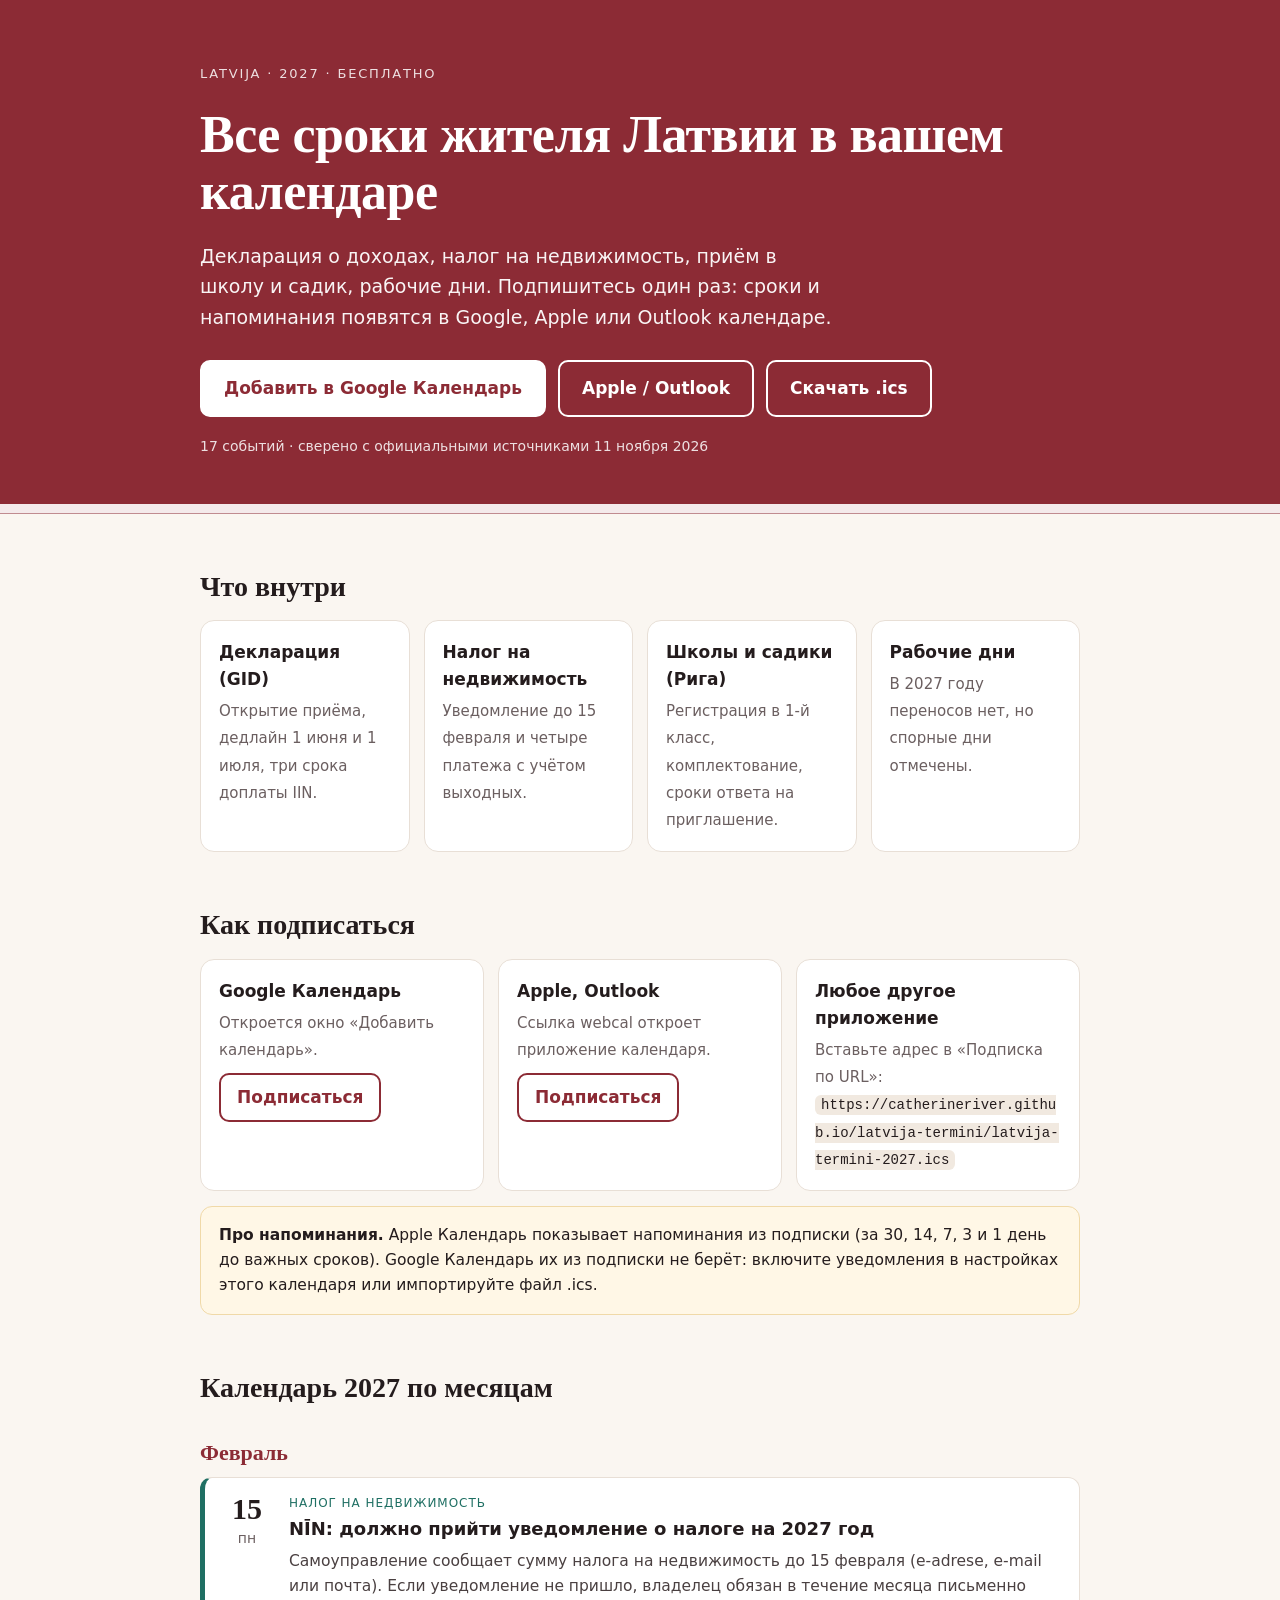
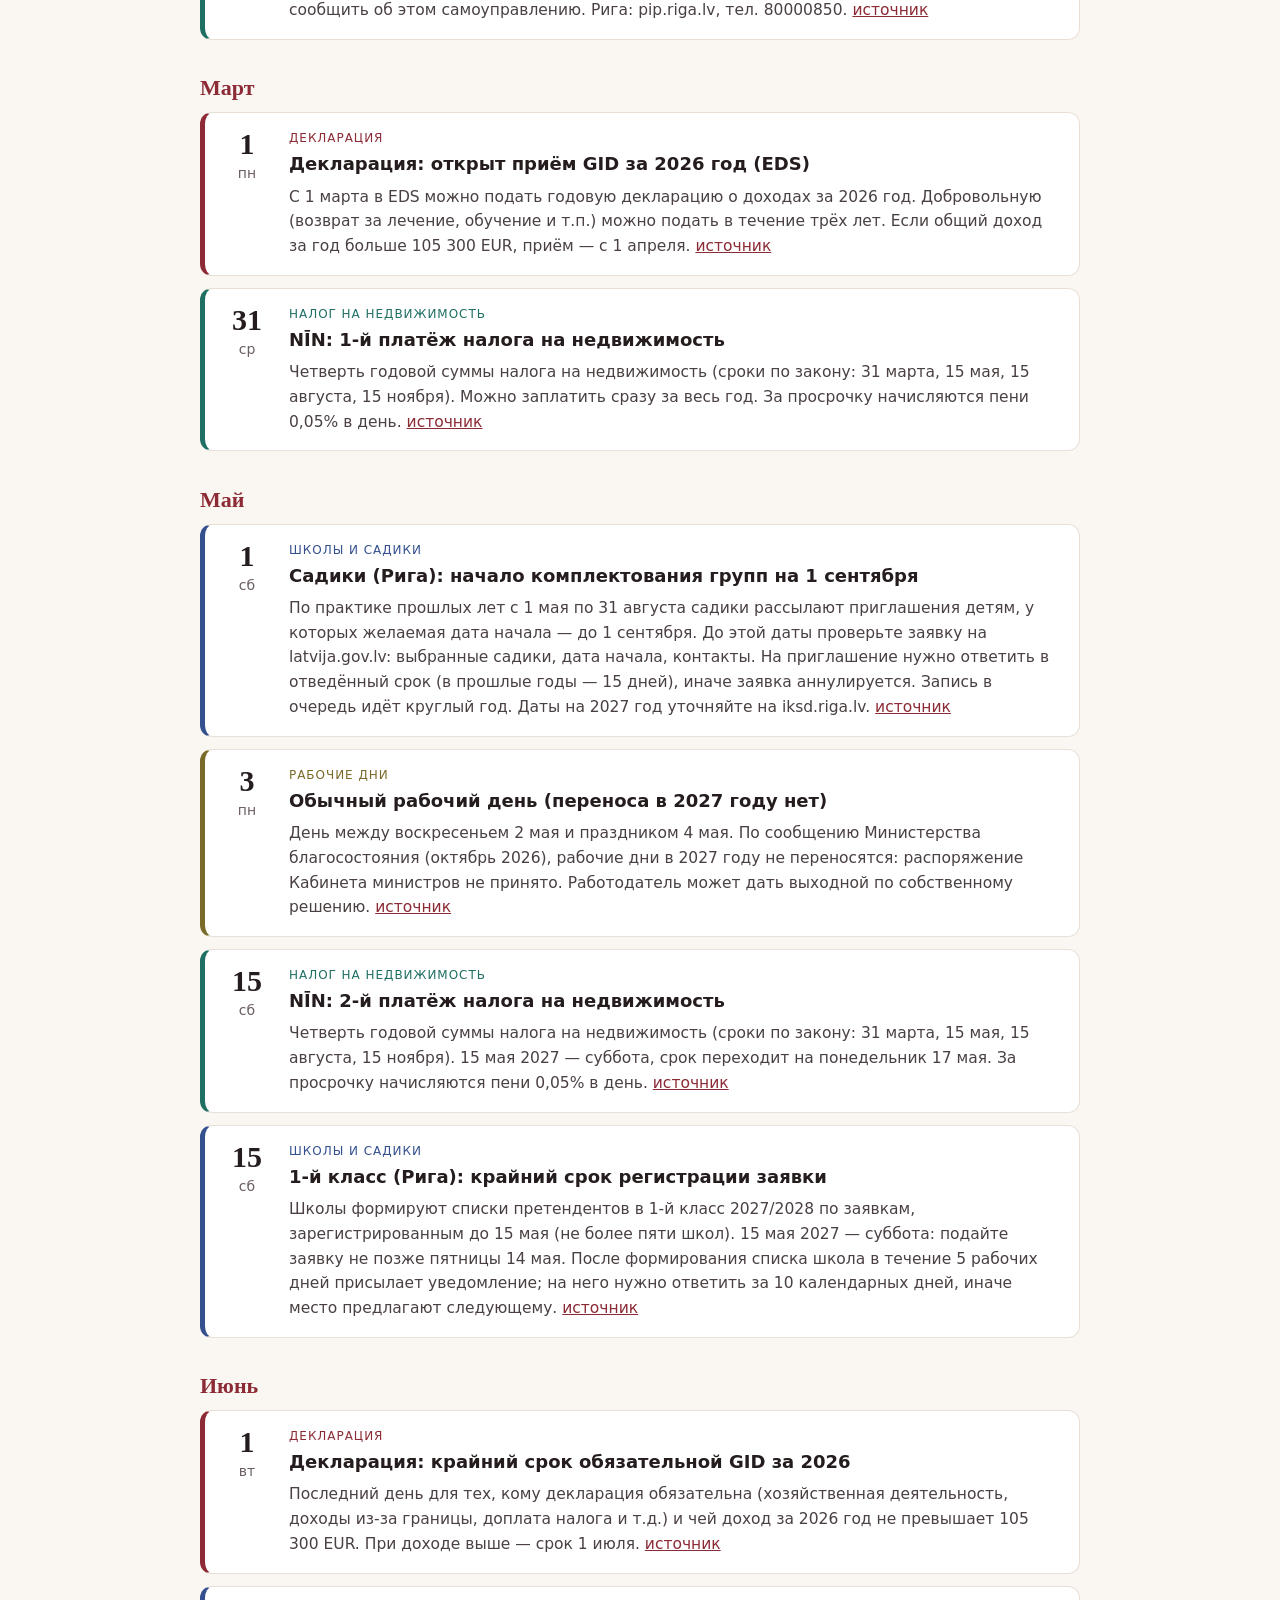
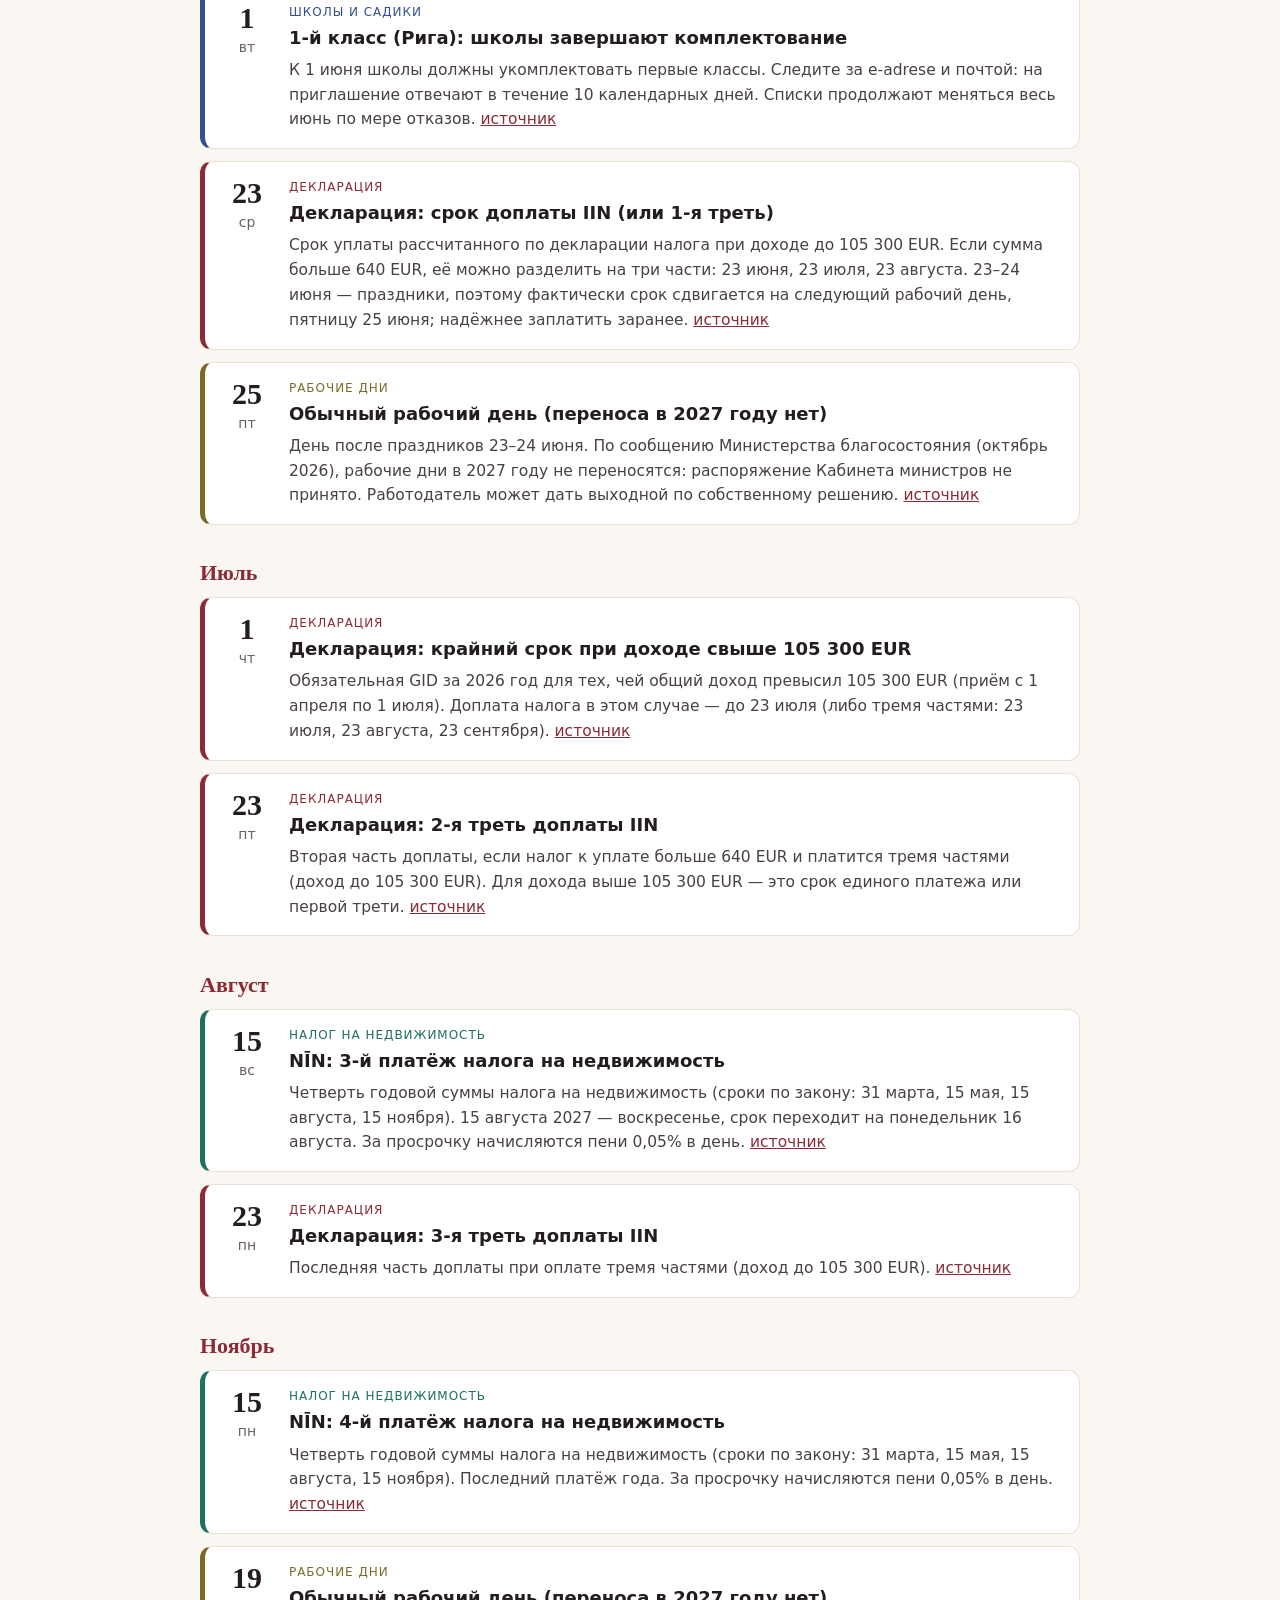
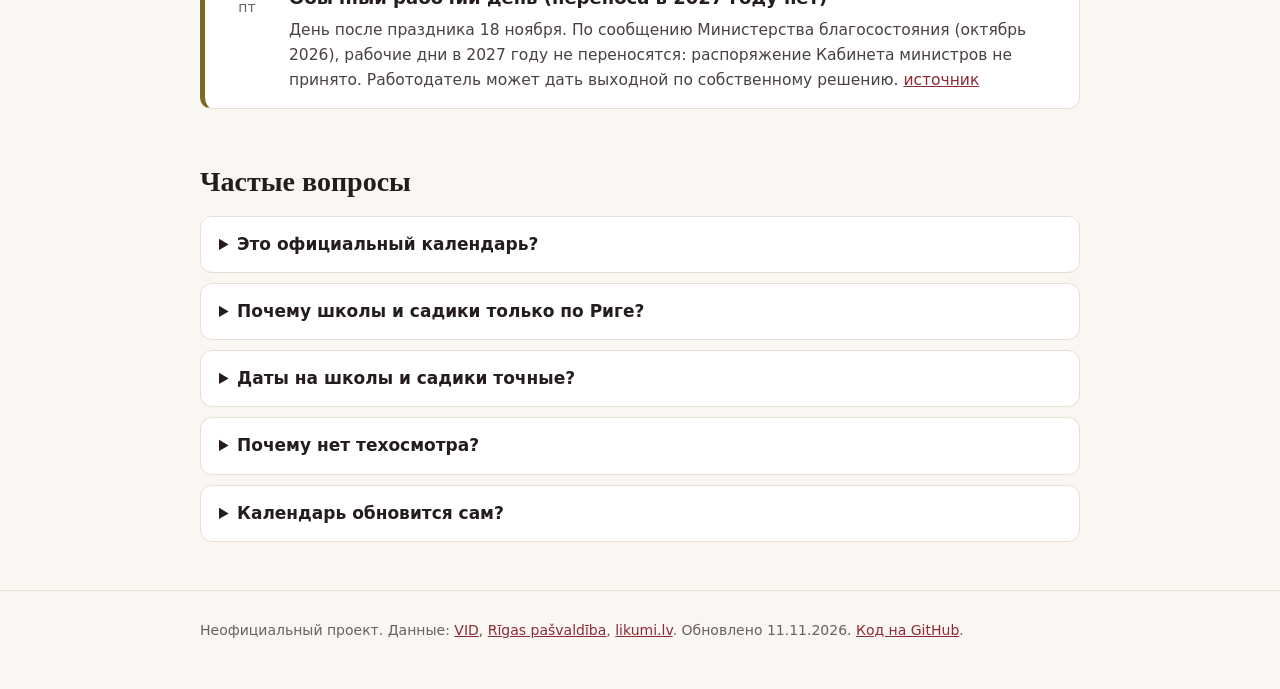
==== index.html @ 370fc6a6 "Add Latvia 2027 deadlines calendar (.ics) and promo site Co-Authored-By: Claude Sonnet 5.5 <noreply@" ====
<!doctype html>
<html lang="ru">
<head>
<meta charset="utf-8">
<meta name="viewport" content="width=device-width,initial-scale=1">
<title>Календарь жителя Латвии 2027: декларация, налог на недвижимость, школы и садики</title>
<meta name="description" content="Бесплатный календарь-подписка (.ics) со сроками 2027 года: декларация о доходах (GID), налог на недвижимость (NĪN), приём в 1-й класс и садики в Риге, переносы рабочих дней. Для Google, Apple и Outlook.">
<link rel="canonical" href="https://catherineriver.github.io/latvija-termini/">
<meta name="robots" content="index,follow,max-image-preview:large">
<meta name="theme-color" content="#8c2b35">
<meta property="og:type" content="website">
<meta property="og:locale" content="ru_RU">
<meta property="og:site_name" content="Календарь жителя Латвии">
<meta property="og:title" content="Календарь жителя Латвии 2027: декларация, налог на недвижимость, школы и садики">
<meta property="og:description" content="Бесплатный календарь-подписка (.ics) со сроками 2027 года: декларация о доходах (GID), налог на недвижимость (NĪN), приём в 1-й класс и садики в Риге, переносы рабочих дней. Для Google, Apple и Outlook.">
<meta property="og:url" content="https://catherineriver.github.io/latvija-termini/">
<meta property="og:image" content="https://catherineriver.github.io/latvija-termini/og.png">
<meta property="og:image:width" content="1200"><meta property="og:image:height" content="630">
<meta name="twitter:card" content="summary_large_image">
<link rel="icon" href="favicon.svg" type="image/svg+xml">
<link rel="alternate" type="text/calendar" title="Календарь сроков 2027" href="latvija-termini-2027.ics">
<script type="application/ld+json">{"@context":"https://schema.org","@graph":[
{"@type":"WebSite","@id":"https://catherineriver.github.io/latvija-termini/#site","url":"https://catherineriver.github.io/latvija-termini/","name":"Календарь жителя Латвии","inLanguage":"ru"},
{"@type":"WebPage","@id":"https://catherineriver.github.io/latvija-termini/#page","url":"https://catherineriver.github.io/latvija-termini/","name":"Календарь жителя Латвии 2027: декларация, налог на недвижимость, школы и садики","description":"Бесплатный календарь-подписка (.ics) со сроками 2027 года: декларация о доходах (GID), налог на недвижимость (NĪN), приём в 1-й класс и садики в Риге, переносы рабочих дней. Для Google, Apple и Outlook.","inLanguage":"ru","isPartOf":{"@id":"https://catherineriver.github.io/latvija-termini/#site"},"dateModified":"2026-11-11"},
{"@type":"DataDownload","name":"Календарь сроков 2027 (iCalendar)","encodingFormat":"text/calendar","contentUrl":"https://catherineriver.github.io/latvija-termini/latvija-termini-2027.ics"}
]}</script>
<style>
:root{--ink:#241c1d;--mut:#6b5f60;--bg:#faf6f1;--card:#fff;--line:#e8dfd6;--red:#8c2b35;--red2:#a63a45;
--decl:#8c2b35;--nin:#1f6f63;--work:#7a6a2a;--school:#34508f}
*{box-sizing:border-box}html{scroll-behavior:smooth}
body{margin:0;font:17px/1.6 ui-sans-serif,system-ui,-apple-system,"Segoe UI",Roboto,Arial,sans-serif;color:var(--ink);background:var(--bg)}
a{color:var(--red)}
.wrap{max-width:920px;margin:0 auto;padding:0 20px}
header.hero{background:var(--red);color:#fff;padding:64px 0 56px;position:relative;overflow:hidden}
header.hero:after{content:"";position:absolute;left:0;right:0;bottom:0;height:10px;background:#fff;opacity:.9;clip-path:inset(0)}
.eyebrow{letter-spacing:.14em;text-transform:uppercase;font-size:13px;opacity:.85}
h1{font:700 clamp(30px,5.4vw,52px)/1.1 Georgia,"Times New Roman",serif;margin:.4em 0 .4em;letter-spacing:-.01em}
.lead{font-size:19px;max-width:640px;opacity:.95;margin:0 0 28px}
.cta{display:flex;gap:12px;flex-wrap:wrap}
.btn{display:inline-block;padding:13px 22px;border-radius:10px;font-weight:600;text-decoration:none;border:2px solid #fff}
.btn.p{background:#fff;color:var(--red)}.btn.s{color:#fff}
.btn:hover{transform:translateY(-1px)}
.meta{margin-top:18px;font-size:14px;opacity:.85}
main{padding:40px 0 20px}
h2{font:700 28px/1.2 Georgia,serif;margin:2em 0 .6em}
.cards{display:grid;grid-template-columns:repeat(auto-fit,minmax(200px,1fr));gap:14px}
.card{background:var(--card);border:1px solid var(--line);border-radius:14px;padding:18px}
.card b{display:block;margin-bottom:4px}
.card span{color:var(--mut);font-size:15px}
.sub{display:grid;grid-template-columns:repeat(auto-fit,minmax(240px,1fr));gap:14px}
.sub .card a.btn{margin-top:10px;border-color:var(--red);color:var(--red);padding:9px 16px}
code{background:#f1e9e0;padding:2px 6px;border-radius:6px;font-size:14px;word-break:break-all}
.month h3{font:700 22px Georgia,serif;margin:1.6em 0 .5em;color:var(--red)}
ol{list-style:none;margin:0;padding:0;display:grid;gap:12px}
.ev{display:flex;gap:16px;background:var(--card);border:1px solid var(--line);border-left:5px solid var(--c,#999);border-radius:12px;padding:16px}
.ev.decl{--c:var(--decl)}.ev.nin{--c:var(--nin)}.ev.work{--c:var(--work)}.ev.school{--c:var(--school)}
.date{min-width:52px;text-align:center}.date b{display:block;font:700 30px/1 Georgia,serif}.date span{color:var(--mut);font-size:14px}
.tag{font-size:12px;letter-spacing:.08em;text-transform:uppercase;color:var(--c)}
.ev h4{margin:.1em 0 .3em;font-size:18px}.ev p{margin:0;color:#4a4041;font-size:15.5px}
.note{background:#fff7e6;border:1px solid #f0d9a8;border-radius:12px;padding:16px 18px;font-size:15.5px}
details{background:var(--card);border:1px solid var(--line);border-radius:12px;padding:14px 18px;margin:10px 0}
summary{cursor:pointer;font-weight:600}
footer{border-top:1px solid var(--line);margin-top:48px;padding:28px 0 48px;color:var(--mut);font-size:14px}
@media(max-width:520px){.ev{flex-direction:column;gap:6px}.date{text-align:left;display:flex;gap:8px;align-items:baseline}}
</style>
</head>
<body>
<header class="hero"><div class="wrap">
<div class="eyebrow">Latvija · 2027 · бесплатно</div>
<h1>Все сроки жителя Латвии в вашем календаре</h1>
<p class="lead">Декларация о доходах, налог на недвижимость, приём в школу и садик, рабочие дни. Подпишитесь один раз: сроки и напоминания появятся в Google, Apple или Outlook календаре.</p>
<div class="cta"><a class="btn p" href="https://calendar.google.com/calendar/r?cid=webcal%3A%2F%2Fcatherineriver.github.io%2Flatvija-termini%2Flatvija-termini-2027.ics" rel="noopener">Добавить в Google Календарь</a><a class="btn s" href="webcal://catherineriver.github.io/latvija-termini/latvija-termini-2027.ics">Apple / Outlook</a><a class="btn s" href="latvija-termini-2027.ics" download>Скачать .ics</a></div>
<div class="meta">17 событий · сверено с официальными источниками 11 ноября 2026</div>
</div></header>
<main class="wrap">
<h2>Что внутри</h2>
<div class="cards">
<div class="card"><b>Декларация (GID)</b><span>Открытие приёма, дедлайн 1 июня и 1 июля, три срока доплаты IIN.</span></div>
<div class="card"><b>Налог на недвижимость</b><span>Уведомление до 15 февраля и четыре платежа с учётом выходных.</span></div>
<div class="card"><b>Школы и садики (Рига)</b><span>Регистрация в 1-й класс, комплектование, сроки ответа на приглашение.</span></div>
<div class="card"><b>Рабочие дни</b><span>В 2027 году переносов нет, но спорные дни отмечены.</span></div>
</div>

<h2>Как подписаться</h2>
<div class="sub">
<div class="card"><b>Google Календарь</b><span>Откроется окно «Добавить календарь».</span><br><a class="btn" href="https://calendar.google.com/calendar/r?cid=webcal%3A%2F%2Fcatherineriver.github.io%2Flatvija-termini%2Flatvija-termini-2027.ics" rel="noopener">Подписаться</a></div>
<div class="card"><b>Apple, Outlook</b><span>Ссылка webcal откроет приложение календаря.</span><br><a class="btn" href="webcal://catherineriver.github.io/latvija-termini/latvija-termini-2027.ics">Подписаться</a></div>
<div class="card"><b>Любое другое приложение</b><span>Вставьте адрес в «Подписка по URL»:</span><br><code>https://catherineriver.github.io/latvija-termini/latvija-termini-2027.ics</code></div>
</div>
<p class="note"><b>Про напоминания.</b> Apple Календарь показывает напоминания из подписки (за 30, 14, 7, 3 и 1 день до важных сроков). Google Календарь их из подписки не берёт: включите уведомления в настройках этого календаря или импортируйте файл .ics.</p>

<h2>Календарь 2027 по месяцам</h2>
<section class="month"><h3>Февраль</h3><ol>
<li class="ev nin"><div class="date"><b>15</b><span>пн</span></div><div class="body"><div class="tag">Налог на недвижимость</div><h4>NĪN: должно прийти уведомление о налоге на 2027 год</h4><p>Самоуправление сообщает сумму налога на недвижимость до 15 февраля (e-adrese, e-mail или почта). Если уведомление не пришло, владелец обязан в течение месяца письменно сообщить об этом самоуправлению. Рига: pip.riga.lv, тел. 80000850. <a href="https://pip.riga.lv" rel="noopener">источник</a></p></div></li>
</ol></section>
<section class="month"><h3>Март</h3><ol>
<li class="ev decl"><div class="date"><b>1</b><span>пн</span></div><div class="body"><div class="tag">Декларация</div><h4>Декларация: открыт приём GID за 2026 год (EDS)</h4><p>С 1 марта в EDS можно подать годовую декларацию о доходах за 2026 год. Добровольную (возврат за лечение, обучение и т.п.) можно подать в течение трёх лет. Если общий доход за год больше 105 300 EUR, приём — с 1 апреля. <a href="https://www.vid.gov.lv/lv/gada-ienakumu-deklaracija" rel="noopener">источник</a></p></div></li>
<li class="ev nin"><div class="date"><b>31</b><span>ср</span></div><div class="body"><div class="tag">Налог на недвижимость</div><h4>NĪN: 1-й платёж налога на недвижимость</h4><p>Четверть годовой суммы налога на недвижимость (сроки по закону: 31 марта, 15 мая, 15 августа, 15 ноября). Можно заплатить сразу за весь год. За просрочку начисляются пени 0,05% в день. <a href="https://pip.riga.lv" rel="noopener">источник</a></p></div></li>
</ol></section>
<section class="month"><h3>Май</h3><ol>
<li class="ev school"><div class="date"><b>1</b><span>сб</span></div><div class="body"><div class="tag">Школы и садики</div><h4>Садики (Рига): начало комплектования групп на 1 сентября</h4><p>По практике прошлых лет с 1 мая по 31 августа садики рассылают приглашения детям, у которых желаемая дата начала — до 1 сентября. До этой даты проверьте заявку на latvija.gov.lv: выбранные садики, дата начала, контакты. На приглашение нужно ответить в отведённый срок (в прошлые годы — 15 дней), иначе заявка аннулируется. Запись в очередь идёт круглый год. Даты на 2027 год уточняйте на iksd.riga.lv. <a href="https://iksd.riga.lv" rel="noopener">источник</a></p></div></li>
<li class="ev work"><div class="date"><b>3</b><span>пн</span></div><div class="body"><div class="tag">Рабочие дни</div><h4>Обычный рабочий день (переноса в 2027 году нет)</h4><p>День между воскресеньем 2 мая и праздником 4 мая. По сообщению Министерства благосостояния (октябрь 2026), рабочие дни в 2027 году не переносятся: распоряжение Кабинета министров не принято. Работодатель может дать выходной по собственному решению. <a href="https://ifinanses.lv/zinas/actual-2027-gada-darba-dienas-netiek-parceltas/31835" rel="noopener">источник</a></p></div></li>
<li class="ev nin"><div class="date"><b>15</b><span>сб</span></div><div class="body"><div class="tag">Налог на недвижимость</div><h4>NĪN: 2-й платёж налога на недвижимость</h4><p>Четверть годовой суммы налога на недвижимость (сроки по закону: 31 марта, 15 мая, 15 августа, 15 ноября). 15 мая 2027 — суббота, срок переходит на понедельник 17 мая. За просрочку начисляются пени 0,05% в день. <a href="https://pip.riga.lv" rel="noopener">источник</a></p></div></li>
<li class="ev school"><div class="date"><b>15</b><span>сб</span></div><div class="body"><div class="tag">Школы и садики</div><h4>1-й класс (Рига): крайний срок регистрации заявки</h4><p>Школы формируют списки претендентов в 1-й класс 2027/2028 по заявкам, зарегистрированным до 15 мая (не более пяти школ). 15 мая 2027 — суббота: подайте заявку не позже пятницы 14 мая. После формирования списка школа в течение 5 рабочих дней присылает уведомление; на него нужно ответить за 10 календарных дней, иначе место предлагают следующему. <a href="https://likumi.lv/ta/id/341736" rel="noopener">источник</a></p></div></li>
</ol></section>
<section class="month"><h3>Июнь</h3><ol>
<li class="ev decl"><div class="date"><b>1</b><span>вт</span></div><div class="body"><div class="tag">Декларация</div><h4>Декларация: крайний срок обязательной GID за 2026</h4><p>Последний день для тех, кому декларация обязательна (хозяйственная деятельность, доходы из-за границы, доплата налога и т.д.) и чей доход за 2026 год не превышает 105 300 EUR. При доходе выше — срок 1 июля. <a href="https://www.vid.gov.lv/lv/gada-ienakumu-deklaracija" rel="noopener">источник</a></p></div></li>
<li class="ev school"><div class="date"><b>1</b><span>вт</span></div><div class="body"><div class="tag">Школы и садики</div><h4>1-й класс (Рига): школы завершают комплектование</h4><p>К 1 июня школы должны укомплектовать первые классы. Следите за e-adrese и почтой: на приглашение отвечают в течение 10 календарных дней. Списки продолжают меняться весь июнь по мере отказов. <a href="https://likumi.lv/ta/id/341736" rel="noopener">источник</a></p></div></li>
<li class="ev decl"><div class="date"><b>23</b><span>ср</span></div><div class="body"><div class="tag">Декларация</div><h4>Декларация: срок доплаты IIN (или 1-я треть)</h4><p>Срок уплаты рассчитанного по декларации налога при доходе до 105 300 EUR. Если сумма больше 640 EUR, её можно разделить на три части: 23 июня, 23 июля, 23 августа. 23–24 июня — праздники, поэтому фактически срок сдвигается на следующий рабочий день, пятницу 25 июня; надёжнее заплатить заранее. <a href="https://www.vid.gov.lv/lv/gada-ienakumu-deklaracija" rel="noopener">источник</a></p></div></li>
<li class="ev work"><div class="date"><b>25</b><span>пт</span></div><div class="body"><div class="tag">Рабочие дни</div><h4>Обычный рабочий день (переноса в 2027 году нет)</h4><p>День после праздников 23–24 июня. По сообщению Министерства благосостояния (октябрь 2026), рабочие дни в 2027 году не переносятся: распоряжение Кабинета министров не принято. Работодатель может дать выходной по собственному решению. <a href="https://ifinanses.lv/zinas/actual-2027-gada-darba-dienas-netiek-parceltas/31835" rel="noopener">источник</a></p></div></li>
</ol></section>
<section class="month"><h3>Июль</h3><ol>
<li class="ev decl"><div class="date"><b>1</b><span>чт</span></div><div class="body"><div class="tag">Декларация</div><h4>Декларация: крайний срок при доходе свыше 105 300 EUR</h4><p>Обязательная GID за 2026 год для тех, чей общий доход превысил 105 300 EUR (приём с 1 апреля по 1 июля). Доплата налога в этом случае — до 23 июля (либо тремя частями: 23 июля, 23 августа, 23 сентября). <a href="https://www.vid.gov.lv/lv/gada-ienakumu-deklaracija" rel="noopener">источник</a></p></div></li>
<li class="ev decl"><div class="date"><b>23</b><span>пт</span></div><div class="body"><div class="tag">Декларация</div><h4>Декларация: 2-я треть доплаты IIN</h4><p>Вторая часть доплаты, если налог к уплате больше 640 EUR и платится тремя частями (доход до 105 300 EUR). Для дохода выше 105 300 EUR — это срок единого платежа или первой трети. <a href="https://www.vid.gov.lv/lv/gada-ienakumu-deklaracija" rel="noopener">источник</a></p></div></li>
</ol></section>
<section class="month"><h3>Август</h3><ol>
<li class="ev nin"><div class="date"><b>15</b><span>вс</span></div><div class="body"><div class="tag">Налог на недвижимость</div><h4>NĪN: 3-й платёж налога на недвижимость</h4><p>Четверть годовой суммы налога на недвижимость (сроки по закону: 31 марта, 15 мая, 15 августа, 15 ноября). 15 августа 2027 — воскресенье, срок переходит на понедельник 16 августа. За просрочку начисляются пени 0,05% в день. <a href="https://pip.riga.lv" rel="noopener">источник</a></p></div></li>
<li class="ev decl"><div class="date"><b>23</b><span>пн</span></div><div class="body"><div class="tag">Декларация</div><h4>Декларация: 3-я треть доплаты IIN</h4><p>Последняя часть доплаты при оплате тремя частями (доход до 105 300 EUR). <a href="https://www.vid.gov.lv/lv/gada-ienakumu-deklaracija" rel="noopener">источник</a></p></div></li>
</ol></section>
<section class="month"><h3>Ноябрь</h3><ol>
<li class="ev nin"><div class="date"><b>15</b><span>пн</span></div><div class="body"><div class="tag">Налог на недвижимость</div><h4>NĪN: 4-й платёж налога на недвижимость</h4><p>Четверть годовой суммы налога на недвижимость (сроки по закону: 31 марта, 15 мая, 15 августа, 15 ноября). Последний платёж года. За просрочку начисляются пени 0,05% в день. <a href="https://pip.riga.lv" rel="noopener">источник</a></p></div></li>
<li class="ev work"><div class="date"><b>19</b><span>пт</span></div><div class="body"><div class="tag">Рабочие дни</div><h4>Обычный рабочий день (переноса в 2027 году нет)</h4><p>День после праздника 18 ноября. По сообщению Министерства благосостояния (октябрь 2026), рабочие дни в 2027 году не переносятся: распоряжение Кабинета министров не принято. Работодатель может дать выходной по собственному решению. <a href="https://ifinanses.lv/zinas/actual-2027-gada-darba-dienas-netiek-parceltas/31835" rel="noopener">источник</a></p></div></li>
</ol></section>

<h2>Частые вопросы</h2>
<details><summary>Это официальный календарь?</summary><p>Нет. Это неофициальная сводка по открытым источникам: VID, Министерство финансов, Рижская дума, likumi.lv. Перед важными действиями проверяйте срок у источника, ссылки есть в каждом событии. Это не налоговая и не юридическая консультация.</p></details>
<details><summary>Почему школы и садики только по Риге?</summary><p>Сроки приёма устанавливает каждое самоуправление. Рижские правила я проверил, остальные города можно добавить по запросу.</p></details>
<details><summary>Даты на школы и садики точные?</summary><p>Для 1-го класса даты взяты из действующих рижских правил (регистрация до 15 мая, комплектование до 1 июня). Для садиков указана практика прошлых лет, график на 2027 год ещё не опубликован. Календарь стоит обновить весной.</p></details>
<details><summary>Почему нет техосмотра?</summary><p>Срок техосмотра зависит от вашей машины, а общей даты для всех нет. Проверить свой можно на e.csdd.lv.</p></details>
<details><summary>Календарь обновится сам?</summary><p>Да, если вы подписались по ссылке: приложение периодически перезагружает файл. Если сроки изменятся, я обновлю файл, и изменения придут к вам.</p></details>

</main>
<footer><div class="wrap">Неофициальный проект. Данные: <a href="https://www.vid.gov.lv/lv/gada-ienakumu-deklaracija" rel="noopener">VID</a>, <a href="https://pip.riga.lv" rel="noopener">Rīgas pašvaldība</a>, <a href="https://likumi.lv/ta/id/341736" rel="noopener">likumi.lv</a>. Обновлено 11.11.2026. <a href="https://github.com/catherineriver/latvija-termini" rel="noopener">Код на GitHub</a>.</div></footer>
</body></html>
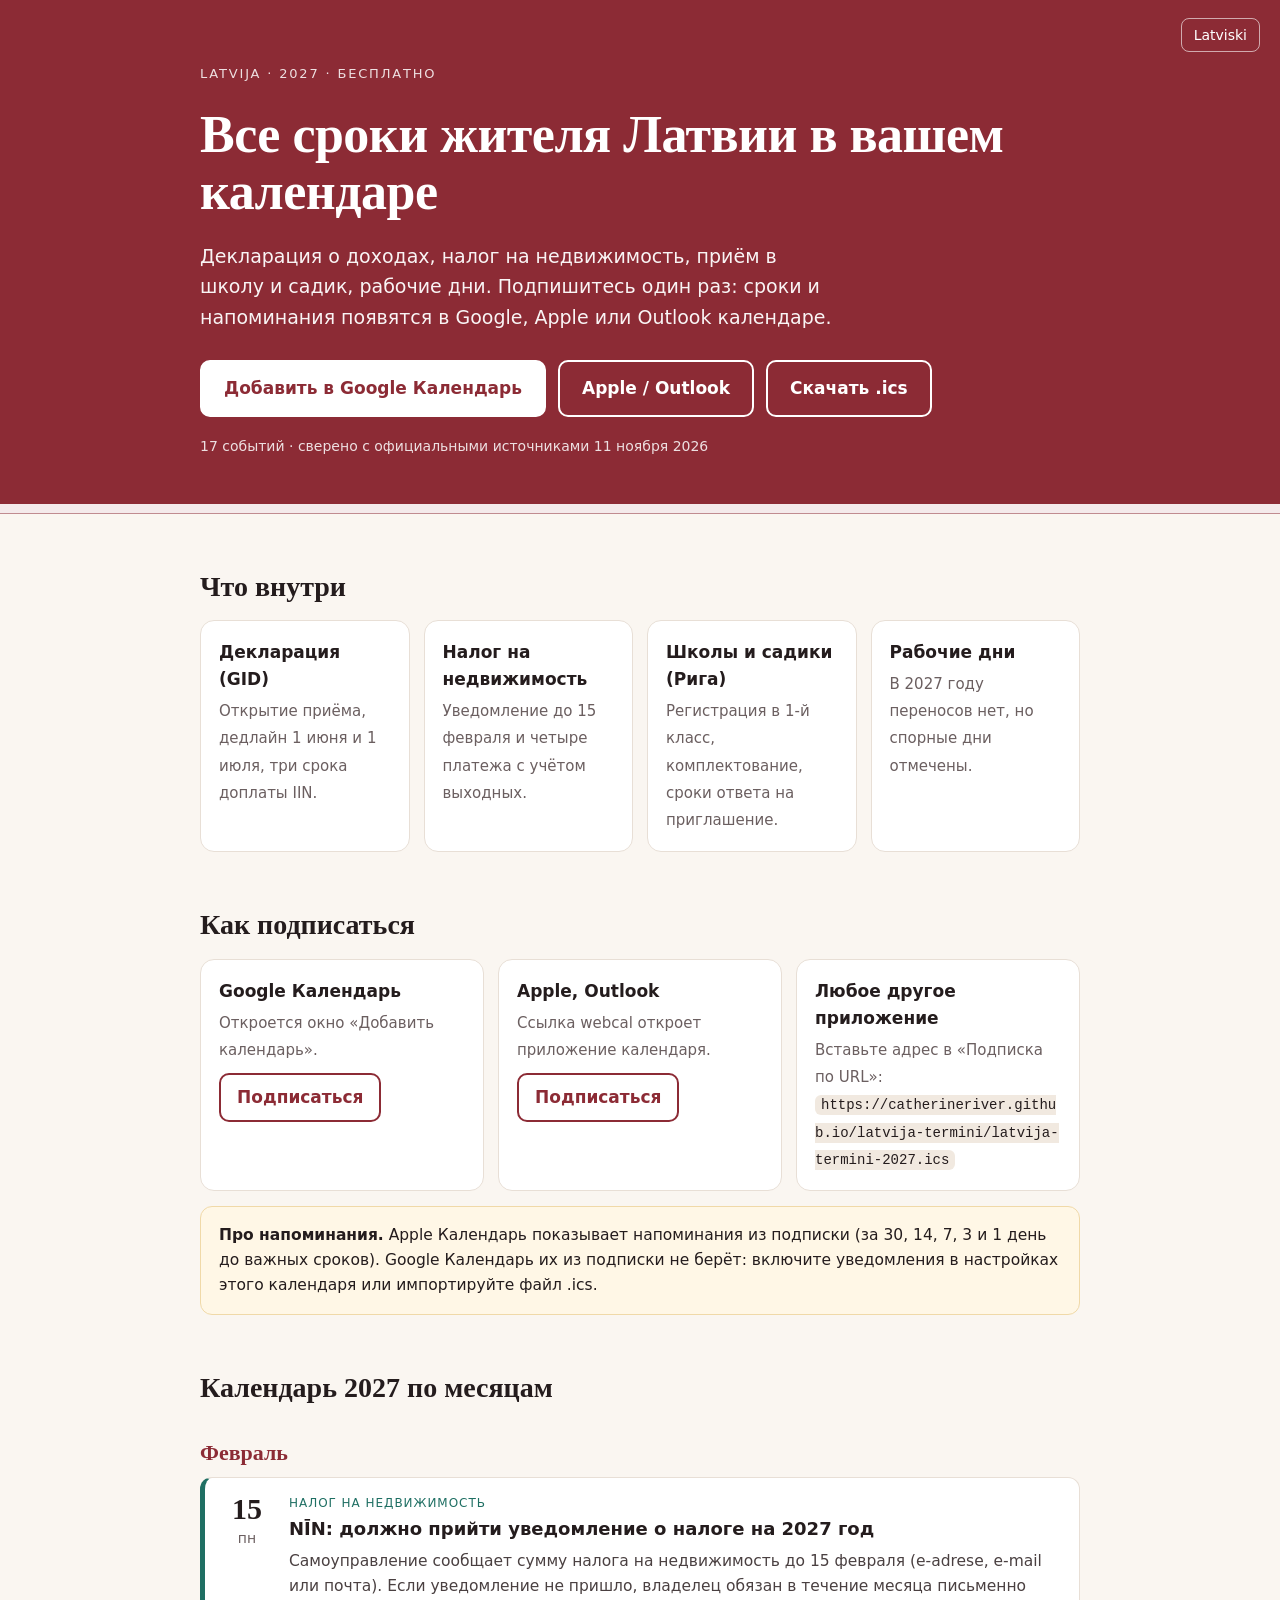
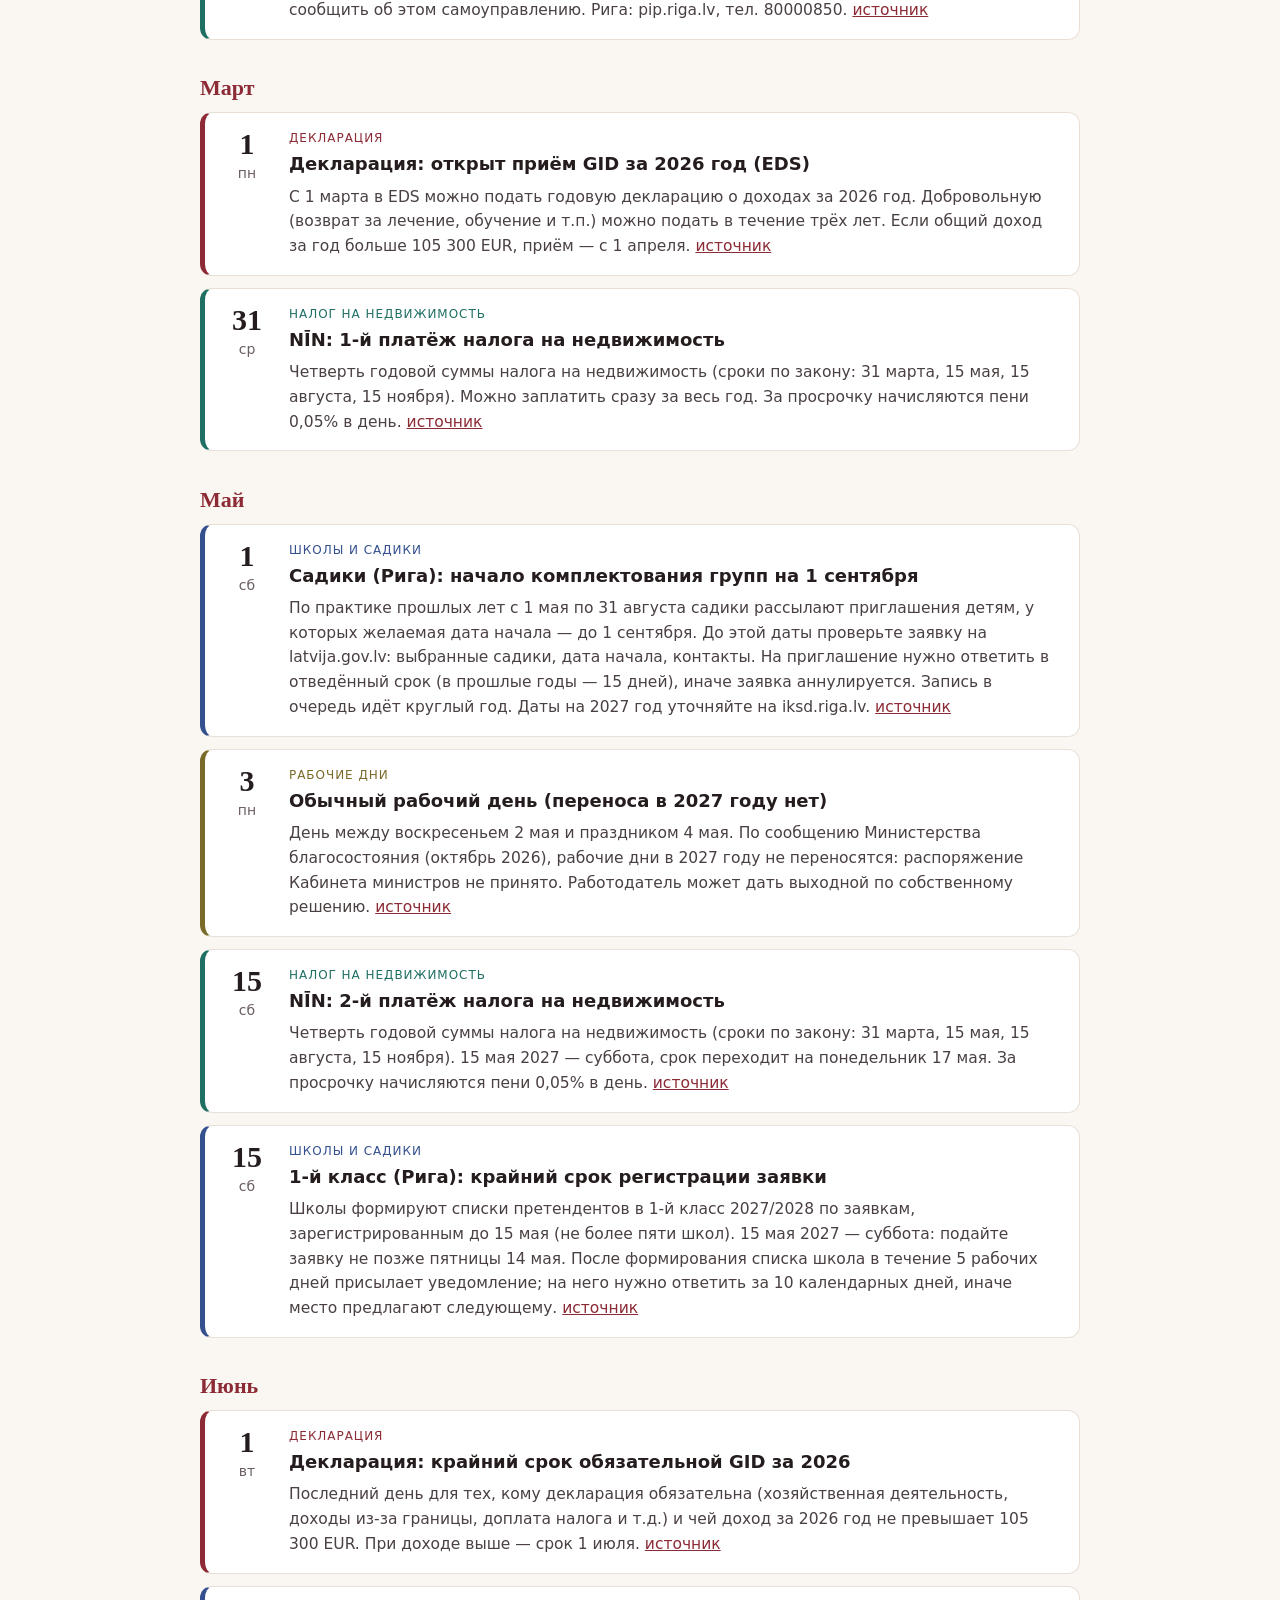
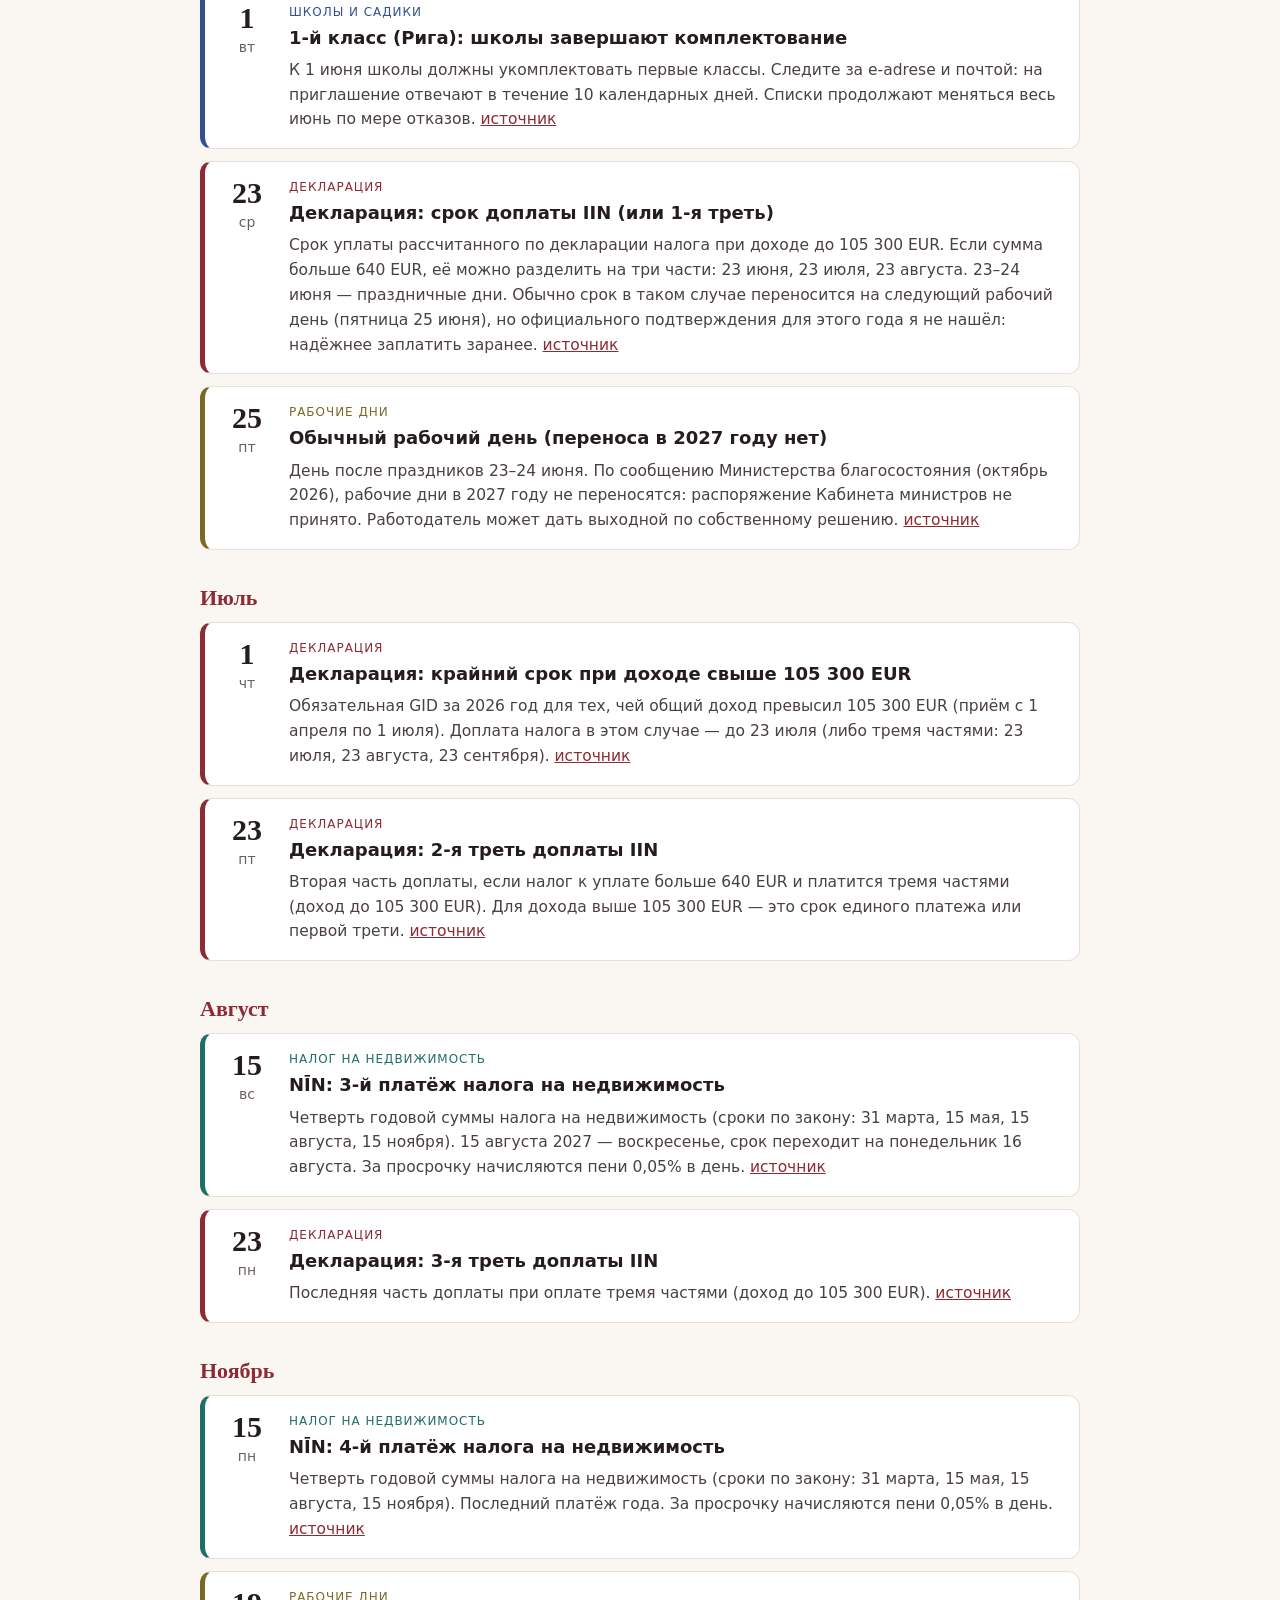
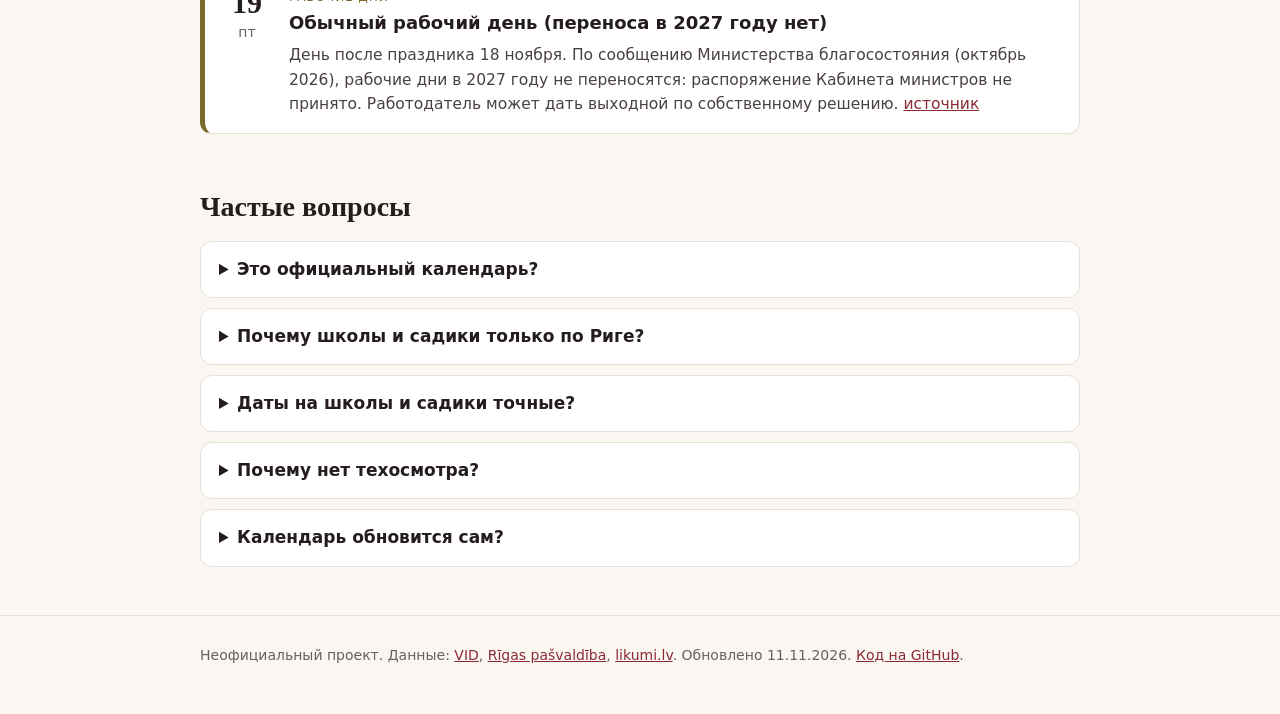
==== commit 489bc935: "Add Latvian version of the site and calendar, hreflang Adds /lv/ page, latvija-termini-2027-lv.ics, " ====
--- a/index.html
+++ b/index.html
@@ -6,10 +6,14 @@
 <title>Календарь жителя Латвии 2027: декларация, налог на недвижимость, школы и садики</title>
 <meta name="description" content="Бесплатный календарь-подписка (.ics) со сроками 2027 года: декларация о доходах (GID), налог на недвижимость (NĪN), приём в 1-й класс и садики в Риге, переносы рабочих дней. Для Google, Apple и Outlook.">
 <link rel="canonical" href="https://catherineriver.github.io/latvija-termini/">
+<link rel="alternate" hreflang="ru" href="https://catherineriver.github.io/latvija-termini/">
+<link rel="alternate" hreflang="lv" href="https://catherineriver.github.io/latvija-termini/lv/">
+<link rel="alternate" hreflang="x-default" href="https://catherineriver.github.io/latvija-termini/">
 <meta name="robots" content="index,follow,max-image-preview:large">
 <meta name="theme-color" content="#8c2b35">
 <meta property="og:type" content="website">
 <meta property="og:locale" content="ru_RU">
+<meta property="og:locale:alternate" content="lv_LV">
 <meta property="og:site_name" content="Календарь жителя Латвии">
 <meta property="og:title" content="Календарь жителя Латвии 2027: декларация, налог на недвижимость, школы и садики">
 <meta property="og:description" content="Бесплатный календарь-подписка (.ics) со сроками 2027 года: декларация о доходах (GID), налог на недвижимость (NĪN), приём в 1-й класс и садики в Риге, переносы рабочих дней. Для Google, Apple и Outlook.">
@@ -18,12 +22,8 @@
 <meta property="og:image:width" content="1200"><meta property="og:image:height" content="630">
 <meta name="twitter:card" content="summary_large_image">
 <link rel="icon" href="favicon.svg" type="image/svg+xml">
-<link rel="alternate" type="text/calendar" title="Календарь сроков 2027" href="latvija-termini-2027.ics">
-<script type="application/ld+json">{"@context":"https://schema.org","@graph":[
-{"@type":"WebSite","@id":"https://catherineriver.github.io/latvija-termini/#site","url":"https://catherineriver.github.io/latvija-termini/","name":"Календарь жителя Латвии","inLanguage":"ru"},
-{"@type":"WebPage","@id":"https://catherineriver.github.io/latvija-termini/#page","url":"https://catherineriver.github.io/latvija-termini/","name":"Календарь жителя Латвии 2027: декларация, налог на недвижимость, школы и садики","description":"Бесплатный календарь-подписка (.ics) со сроками 2027 года: декларация о доходах (GID), налог на недвижимость (NĪN), приём в 1-й класс и садики в Риге, переносы рабочих дней. Для Google, Apple и Outlook.","inLanguage":"ru","isPartOf":{"@id":"https://catherineriver.github.io/latvija-termini/#site"},"dateModified":"2026-11-11"},
-{"@type":"DataDownload","name":"Календарь сроков 2027 (iCalendar)","encodingFormat":"text/calendar","contentUrl":"https://catherineriver.github.io/latvija-termini/latvija-termini-2027.ics"}
-]}</script>
+<link rel="alternate" type="text/calendar" title="Дедлайны жителя Латвии 2027" href="latvija-termini-2027.ics">
+<script type="application/ld+json">{"@context": "https://schema.org", "@graph": [{"@type": "WebSite", "@id": "https://catherineriver.github.io/latvija-termini/#site", "url": "https://catherineriver.github.io/latvija-termini/", "name": "Календарь жителя Латвии", "inLanguage": "ru"}, {"@type": "WebPage", "@id": "https://catherineriver.github.io/latvija-termini/#page", "url": "https://catherineriver.github.io/latvija-termini/", "name": "Календарь жителя Латвии 2027: декларация, налог на недвижимость, школы и садики", "description": "Бесплатный календарь-подписка (.ics) со сроками 2027 года: декларация о доходах (GID), налог на недвижимость (NĪN), приём в 1-й класс и садики в Риге, переносы рабочих дней. Для Google, Apple и Outlook.", "inLanguage": "ru", "isPartOf": {"@id": "https://catherineriver.github.io/latvija-termini/#site"}, "dateModified": "2026-11-11"}, {"@type": "DataDownload", "name": "Дедлайны жителя Латвии 2027", "encodingFormat": "text/calendar", "contentUrl": "https://catherineriver.github.io/latvija-termini/latvija-termini-2027.ics", "inLanguage": "ru"}]}</script>
 <style>
 :root{--ink:#241c1d;--mut:#6b5f60;--bg:#faf6f1;--card:#fff;--line:#e8dfd6;--red:#8c2b35;--red2:#a63a45;
 --decl:#8c2b35;--nin:#1f6f63;--work:#7a6a2a;--school:#34508f}
@@ -62,10 +62,12 @@
 summary{cursor:pointer;font-weight:600}
 footer{border-top:1px solid var(--line);margin-top:48px;padding:28px 0 48px;color:var(--mut);font-size:14px}
 @media(max-width:520px){.ev{flex-direction:column;gap:6px}.date{text-align:left;display:flex;gap:8px;align-items:baseline}}
+
+.lang{position:absolute;top:18px;right:20px;color:#fff;font-size:14px;text-decoration:none;border:1px solid rgba(255,255,255,.6);border-radius:8px;padding:5px 12px}.lang:hover{background:rgba(255,255,255,.15)}
 </style>
 </head>
 <body>
-<header class="hero"><div class="wrap">
+<header class="hero"><a class="lang" href="https://catherineriver.github.io/latvija-termini/lv/" hreflang="lv" lang="lv">Latviski</a><div class="wrap">
 <div class="eyebrow">Latvija · 2027 · бесплатно</div>
 <h1>Все сроки жителя Латвии в вашем календаре</h1>
 <p class="lead">Декларация о доходах, налог на недвижимость, приём в школу и садик, рабочие дни. Подпишитесь один раз: сроки и напоминания появятся в Google, Apple или Outlook календаре.</p>
@@ -74,13 +76,7 @@
 </div></header>
 <main class="wrap">
 <h2>Что внутри</h2>
-<div class="cards">
-<div class="card"><b>Декларация (GID)</b><span>Открытие приёма, дедлайн 1 июня и 1 июля, три срока доплаты IIN.</span></div>
-<div class="card"><b>Налог на недвижимость</b><span>Уведомление до 15 февраля и четыре платежа с учётом выходных.</span></div>
-<div class="card"><b>Школы и садики (Рига)</b><span>Регистрация в 1-й класс, комплектование, сроки ответа на приглашение.</span></div>
-<div class="card"><b>Рабочие дни</b><span>В 2027 году переносов нет, но спорные дни отмечены.</span></div>
-</div>
-
+<div class="cards"><div class="card"><b>Декларация (GID)</b><span>Открытие приёма, дедлайн 1 июня и 1 июля, три срока доплаты IIN.</span></div><div class="card"><b>Налог на недвижимость</b><span>Уведомление до 15 февраля и четыре платежа с учётом выходных.</span></div><div class="card"><b>Школы и садики (Рига)</b><span>Регистрация в 1-й класс, комплектование, сроки ответа на приглашение.</span></div><div class="card"><b>Рабочие дни</b><span>В 2027 году переносов нет, но спорные дни отмечены.</span></div></div>
 <h2>Как подписаться</h2>
 <div class="sub">
 <div class="card"><b>Google Календарь</b><span>Откроется окно «Добавить календарь».</span><br><a class="btn" href="https://calendar.google.com/calendar/r?cid=webcal%3A%2F%2Fcatherineriver.github.io%2Flatvija-termini%2Flatvija-termini-2027.ics" rel="noopener">Подписаться</a></div>
@@ -88,47 +84,10 @@
 <div class="card"><b>Любое другое приложение</b><span>Вставьте адрес в «Подписка по URL»:</span><br><code>https://catherineriver.github.io/latvija-termini/latvija-termini-2027.ics</code></div>
 </div>
 <p class="note"><b>Про напоминания.</b> Apple Календарь показывает напоминания из подписки (за 30, 14, 7, 3 и 1 день до важных сроков). Google Календарь их из подписки не берёт: включите уведомления в настройках этого календаря или импортируйте файл .ics.</p>
-
 <h2>Календарь 2027 по месяцам</h2>
-<section class="month"><h3>Февраль</h3><ol>
-<li class="ev nin"><div class="date"><b>15</b><span>пн</span></div><div class="body"><div class="tag">Налог на недвижимость</div><h4>NĪN: должно прийти уведомление о налоге на 2027 год</h4><p>Самоуправление сообщает сумму налога на недвижимость до 15 февраля (e-adrese, e-mail или почта). Если уведомление не пришло, владелец обязан в течение месяца письменно сообщить об этом самоуправлению. Рига: pip.riga.lv, тел. 80000850. <a href="https://pip.riga.lv" rel="noopener">источник</a></p></div></li>
-</ol></section>
-<section class="month"><h3>Март</h3><ol>
-<li class="ev decl"><div class="date"><b>1</b><span>пн</span></div><div class="body"><div class="tag">Декларация</div><h4>Декларация: открыт приём GID за 2026 год (EDS)</h4><p>С 1 марта в EDS можно подать годовую декларацию о доходах за 2026 год. Добровольную (возврат за лечение, обучение и т.п.) можно подать в течение трёх лет. Если общий доход за год больше 105 300 EUR, приём — с 1 апреля. <a href="https://www.vid.gov.lv/lv/gada-ienakumu-deklaracija" rel="noopener">источник</a></p></div></li>
-<li class="ev nin"><div class="date"><b>31</b><span>ср</span></div><div class="body"><div class="tag">Налог на недвижимость</div><h4>NĪN: 1-й платёж налога на недвижимость</h4><p>Четверть годовой суммы налога на недвижимость (сроки по закону: 31 марта, 15 мая, 15 августа, 15 ноября). Можно заплатить сразу за весь год. За просрочку начисляются пени 0,05% в день. <a href="https://pip.riga.lv" rel="noopener">источник</a></p></div></li>
-</ol></section>
-<section class="month"><h3>Май</h3><ol>
-<li class="ev school"><div class="date"><b>1</b><span>сб</span></div><div class="body"><div class="tag">Школы и садики</div><h4>Садики (Рига): начало комплектования групп на 1 сентября</h4><p>По практике прошлых лет с 1 мая по 31 августа садики рассылают приглашения детям, у которых желаемая дата начала — до 1 сентября. До этой даты проверьте заявку на latvija.gov.lv: выбранные садики, дата начала, контакты. На приглашение нужно ответить в отведённый срок (в прошлые годы — 15 дней), иначе заявка аннулируется. Запись в очередь идёт круглый год. Даты на 2027 год уточняйте на iksd.riga.lv. <a href="https://iksd.riga.lv" rel="noopener">источник</a></p></div></li>
-<li class="ev work"><div class="date"><b>3</b><span>пн</span></div><div class="body"><div class="tag">Рабочие дни</div><h4>Обычный рабочий день (переноса в 2027 году нет)</h4><p>День между воскресеньем 2 мая и праздником 4 мая. По сообщению Министерства благосостояния (октябрь 2026), рабочие дни в 2027 году не переносятся: распоряжение Кабинета министров не принято. Работодатель может дать выходной по собственному решению. <a href="https://ifinanses.lv/zinas/actual-2027-gada-darba-dienas-netiek-parceltas/31835" rel="noopener">источник</a></p></div></li>
-<li class="ev nin"><div class="date"><b>15</b><span>сб</span></div><div class="body"><div class="tag">Налог на недвижимость</div><h4>NĪN: 2-й платёж налога на недвижимость</h4><p>Четверть годовой суммы налога на недвижимость (сроки по закону: 31 марта, 15 мая, 15 августа, 15 ноября). 15 мая 2027 — суббота, срок переходит на понедельник 17 мая. За просрочку начисляются пени 0,05% в день. <a href="https://pip.riga.lv" rel="noopener">источник</a></p></div></li>
-<li class="ev school"><div class="date"><b>15</b><span>сб</span></div><div class="body"><div class="tag">Школы и садики</div><h4>1-й класс (Рига): крайний срок регистрации заявки</h4><p>Школы формируют списки претендентов в 1-й класс 2027/2028 по заявкам, зарегистрированным до 15 мая (не более пяти школ). 15 мая 2027 — суббота: подайте заявку не позже пятницы 14 мая. После формирования списка школа в течение 5 рабочих дней присылает уведомление; на него нужно ответить за 10 календарных дней, иначе место предлагают следующему. <a href="https://likumi.lv/ta/id/341736" rel="noopener">источник</a></p></div></li>
-</ol></section>
-<section class="month"><h3>Июнь</h3><ol>
-<li class="ev decl"><div class="date"><b>1</b><span>вт</span></div><div class="body"><div class="tag">Декларация</div><h4>Декларация: крайний срок обязательной GID за 2026</h4><p>Последний день для тех, кому декларация обязательна (хозяйственная деятельность, доходы из-за границы, доплата налога и т.д.) и чей доход за 2026 год не превышает 105 300 EUR. При доходе выше — срок 1 июля. <a href="https://www.vid.gov.lv/lv/gada-ienakumu-deklaracija" rel="noopener">источник</a></p></div></li>
-<li class="ev school"><div class="date"><b>1</b><span>вт</span></div><div class="body"><div class="tag">Школы и садики</div><h4>1-й класс (Рига): школы завершают комплектование</h4><p>К 1 июня школы должны укомплектовать первые классы. Следите за e-adrese и почтой: на приглашение отвечают в течение 10 календарных дней. Списки продолжают меняться весь июнь по мере отказов. <a href="https://likumi.lv/ta/id/341736" rel="noopener">источник</a></p></div></li>
-<li class="ev decl"><div class="date"><b>23</b><span>ср</span></div><div class="body"><div class="tag">Декларация</div><h4>Декларация: срок доплаты IIN (или 1-я треть)</h4><p>Срок уплаты рассчитанного по декларации налога при доходе до 105 300 EUR. Если сумма больше 640 EUR, её можно разделить на три части: 23 июня, 23 июля, 23 августа. 23–24 июня — праздники, поэтому фактически срок сдвигается на следующий рабочий день, пятницу 25 июня; надёжнее заплатить заранее. <a href="https://www.vid.gov.lv/lv/gada-ienakumu-deklaracija" rel="noopener">источник</a></p></div></li>
-<li class="ev work"><div class="date"><b>25</b><span>пт</span></div><div class="body"><div class="tag">Рабочие дни</div><h4>Обычный рабочий день (переноса в 2027 году нет)</h4><p>День после праздников 23–24 июня. По сообщению Министерства благосостояния (октябрь 2026), рабочие дни в 2027 году не переносятся: распоряжение Кабинета министров не принято. Работодатель может дать выходной по собственному решению. <a href="https://ifinanses.lv/zinas/actual-2027-gada-darba-dienas-netiek-parceltas/31835" rel="noopener">источник</a></p></div></li>
-</ol></section>
-<section class="month"><h3>Июль</h3><ol>
-<li class="ev decl"><div class="date"><b>1</b><span>чт</span></div><div class="body"><div class="tag">Декларация</div><h4>Декларация: крайний срок при доходе свыше 105 300 EUR</h4><p>Обязательная GID за 2026 год для тех, чей общий доход превысил 105 300 EUR (приём с 1 апреля по 1 июля). Доплата налога в этом случае — до 23 июля (либо тремя частями: 23 июля, 23 августа, 23 сентября). <a href="https://www.vid.gov.lv/lv/gada-ienakumu-deklaracija" rel="noopener">источник</a></p></div></li>
-<li class="ev decl"><div class="date"><b>23</b><span>пт</span></div><div class="body"><div class="tag">Декларация</div><h4>Декларация: 2-я треть доплаты IIN</h4><p>Вторая часть доплаты, если налог к уплате больше 640 EUR и платится тремя частями (доход до 105 300 EUR). Для дохода выше 105 300 EUR — это срок единого платежа или первой трети. <a href="https://www.vid.gov.lv/lv/gada-ienakumu-deklaracija" rel="noopener">источник</a></p></div></li>
-</ol></section>
-<section class="month"><h3>Август</h3><ol>
-<li class="ev nin"><div class="date"><b>15</b><span>вс</span></div><div class="body"><div class="tag">Налог на недвижимость</div><h4>NĪN: 3-й платёж налога на недвижимость</h4><p>Четверть годовой суммы налога на недвижимость (сроки по закону: 31 марта, 15 мая, 15 августа, 15 ноября). 15 августа 2027 — воскресенье, срок переходит на понедельник 16 августа. За просрочку начисляются пени 0,05% в день. <a href="https://pip.riga.lv" rel="noopener">источник</a></p></div></li>
-<li class="ev decl"><div class="date"><b>23</b><span>пн</span></div><div class="body"><div class="tag">Декларация</div><h4>Декларация: 3-я треть доплаты IIN</h4><p>Последняя часть доплаты при оплате тремя частями (доход до 105 300 EUR). <a href="https://www.vid.gov.lv/lv/gada-ienakumu-deklaracija" rel="noopener">источник</a></p></div></li>
-</ol></section>
-<section class="month"><h3>Ноябрь</h3><ol>
-<li class="ev nin"><div class="date"><b>15</b><span>пн</span></div><div class="body"><div class="tag">Налог на недвижимость</div><h4>NĪN: 4-й платёж налога на недвижимость</h4><p>Четверть годовой суммы налога на недвижимость (сроки по закону: 31 марта, 15 мая, 15 августа, 15 ноября). Последний платёж года. За просрочку начисляются пени 0,05% в день. <a href="https://pip.riga.lv" rel="noopener">источник</a></p></div></li>
-<li class="ev work"><div class="date"><b>19</b><span>пт</span></div><div class="body"><div class="tag">Рабочие дни</div><h4>Обычный рабочий день (переноса в 2027 году нет)</h4><p>День после праздника 18 ноября. По сообщению Министерства благосостояния (октябрь 2026), рабочие дни в 2027 году не переносятся: распоряжение Кабинета министров не принято. Работодатель может дать выходной по собственному решению. <a href="https://ifinanses.lv/zinas/actual-2027-gada-darba-dienas-netiek-parceltas/31835" rel="noopener">источник</a></p></div></li>
-</ol></section>
-
+<section class="month"><h3>Февраль</h3><ol><li class="ev nin"><div class="date"><b>15</b><span>пн</span></div><div class="body"><div class="tag">Налог на недвижимость</div><h4>NĪN: должно прийти уведомление о налоге на 2027 год</h4><p>Самоуправление сообщает сумму налога на недвижимость до 15 февраля (e-adrese, e-mail или почта). Если уведомление не пришло, владелец обязан в течение месяца письменно сообщить об этом самоуправлению. Рига: pip.riga.lv, тел. 80000850. <a href="https://pip.riga.lv" rel="noopener">источник</a></p></div></li></ol></section><section class="month"><h3>Март</h3><ol><li class="ev decl"><div class="date"><b>1</b><span>пн</span></div><div class="body"><div class="tag">Декларация</div><h4>Декларация: открыт приём GID за 2026 год (EDS)</h4><p>С 1 марта в EDS можно подать годовую декларацию о доходах за 2026 год. Добровольную (возврат за лечение, обучение и т.п.) можно подать в течение трёх лет. Если общий доход за год больше 105 300 EUR, приём — с 1 апреля. <a href="https://www.vid.gov.lv/lv/gada-ienakumu-deklaracija" rel="noopener">источник</a></p></div></li><li class="ev nin"><div class="date"><b>31</b><span>ср</span></div><div class="body"><div class="tag">Налог на недвижимость</div><h4>NĪN: 1-й платёж налога на недвижимость</h4><p>Четверть годовой суммы налога на недвижимость (сроки по закону: 31 марта, 15 мая, 15 августа, 15 ноября). Можно заплатить сразу за весь год. За просрочку начисляются пени 0,05% в день. <a href="https://pip.riga.lv" rel="noopener">источник</a></p></div></li></ol></section><section class="month"><h3>Май</h3><ol><li class="ev school"><div class="date"><b>1</b><span>сб</span></div><div class="body"><div class="tag">Школы и садики</div><h4>Садики (Рига): начало комплектования групп на 1 сентября</h4><p>По практике прошлых лет с 1 мая по 31 августа садики рассылают приглашения детям, у которых желаемая дата начала — до 1 сентября. До этой даты проверьте заявку на latvija.gov.lv: выбранные садики, дата начала, контакты. На приглашение нужно ответить в отведённый срок (в прошлые годы — 15 дней), иначе заявка аннулируется. Запись в очередь идёт круглый год. Даты на 2027 год уточняйте на iksd.riga.lv. <a href="https://iksd.riga.lv" rel="noopener">источник</a></p></div></li><li class="ev work"><div class="date"><b>3</b><span>пн</span></div><div class="body"><div class="tag">Рабочие дни</div><h4>Обычный рабочий день (переноса в 2027 году нет)</h4><p>День между воскресеньем 2 мая и праздником 4 мая. По сообщению Министерства благосостояния (октябрь 2026), рабочие дни в 2027 году не переносятся: распоряжение Кабинета министров не принято. Работодатель может дать выходной по собственному решению. <a href="https://ifinanses.lv/zinas/actual-2027-gada-darba-dienas-netiek-parceltas/31835" rel="noopener">источник</a></p></div></li><li class="ev nin"><div class="date"><b>15</b><span>сб</span></div><div class="body"><div class="tag">Налог на недвижимость</div><h4>NĪN: 2-й платёж налога на недвижимость</h4><p>Четверть годовой суммы налога на недвижимость (сроки по закону: 31 марта, 15 мая, 15 августа, 15 ноября). 15 мая 2027 — суббота, срок переходит на понедельник 17 мая. За просрочку начисляются пени 0,05% в день. <a href="https://pip.riga.lv" rel="noopener">источник</a></p></div></li><li class="ev school"><div class="date"><b>15</b><span>сб</span></div><div class="body"><div class="tag">Школы и садики</div><h4>1-й класс (Рига): крайний срок регистрации заявки</h4><p>Школы формируют списки претендентов в 1-й класс 2027/2028 по заявкам, зарегистрированным до 15 мая (не более пяти школ). 15 мая 2027 — суббота: подайте заявку не позже пятницы 14 мая. После формирования списка школа в течение 5 рабочих дней присылает уведомление; на него нужно ответить за 10 календарных дней, иначе место предлагают следующему. <a href="https://likumi.lv/ta/id/341736" rel="noopener">источник</a></p></div></li></ol></section><section class="month"><h3>Июнь</h3><ol><li class="ev decl"><div class="date"><b>1</b><span>вт</span></div><div class="body"><div class="tag">Декларация</div><h4>Декларация: крайний срок обязательной GID за 2026</h4><p>Последний день для тех, кому декларация обязательна (хозяйственная деятельность, доходы из-за границы, доплата налога и т.д.) и чей доход за 2026 год не превышает 105 300 EUR. При доходе выше — срок 1 июля. <a href="https://www.vid.gov.lv/lv/gada-ienakumu-deklaracija" rel="noopener">источник</a></p></div></li><li class="ev school"><div class="date"><b>1</b><span>вт</span></div><div class="body"><div class="tag">Школы и садики</div><h4>1-й класс (Рига): школы завершают комплектование</h4><p>К 1 июня школы должны укомплектовать первые классы. Следите за e-adrese и почтой: на приглашение отвечают в течение 10 календарных дней. Списки продолжают меняться весь июнь по мере отказов. <a href="https://likumi.lv/ta/id/341736" rel="noopener">источник</a></p></div></li><li class="ev decl"><div class="date"><b>23</b><span>ср</span></div><div class="body"><div class="tag">Декларация</div><h4>Декларация: срок доплаты IIN (или 1-я треть)</h4><p>Срок уплаты рассчитанного по декларации налога при доходе до 105 300 EUR. Если сумма больше 640 EUR, её можно разделить на три части: 23 июня, 23 июля, 23 августа. 23–24 июня — праздничные дни. Обычно срок в таком случае переносится на следующий рабочий день (пятница 25 июня), но официального подтверждения для этого года я не нашёл: надёжнее заплатить заранее. <a href="https://www.vid.gov.lv/lv/gada-ienakumu-deklaracija" rel="noopener">источник</a></p></div></li><li class="ev work"><div class="date"><b>25</b><span>пт</span></div><div class="body"><div class="tag">Рабочие дни</div><h4>Обычный рабочий день (переноса в 2027 году нет)</h4><p>День после праздников 23–24 июня. По сообщению Министерства благосостояния (октябрь 2026), рабочие дни в 2027 году не переносятся: распоряжение Кабинета министров не принято. Работодатель может дать выходной по собственному решению. <a href="https://ifinanses.lv/zinas/actual-2027-gada-darba-dienas-netiek-parceltas/31835" rel="noopener">источник</a></p></div></li></ol></section><section class="month"><h3>Июль</h3><ol><li class="ev decl"><div class="date"><b>1</b><span>чт</span></div><div class="body"><div class="tag">Декларация</div><h4>Декларация: крайний срок при доходе свыше 105 300 EUR</h4><p>Обязательная GID за 2026 год для тех, чей общий доход превысил 105 300 EUR (приём с 1 апреля по 1 июля). Доплата налога в этом случае — до 23 июля (либо тремя частями: 23 июля, 23 августа, 23 сентября). <a href="https://www.vid.gov.lv/lv/gada-ienakumu-deklaracija" rel="noopener">источник</a></p></div></li><li class="ev decl"><div class="date"><b>23</b><span>пт</span></div><div class="body"><div class="tag">Декларация</div><h4>Декларация: 2-я треть доплаты IIN</h4><p>Вторая часть доплаты, если налог к уплате больше 640 EUR и платится тремя частями (доход до 105 300 EUR). Для дохода выше 105 300 EUR — это срок единого платежа или первой трети. <a href="https://www.vid.gov.lv/lv/gada-ienakumu-deklaracija" rel="noopener">источник</a></p></div></li></ol></section><section class="month"><h3>Август</h3><ol><li class="ev nin"><div class="date"><b>15</b><span>вс</span></div><div class="body"><div class="tag">Налог на недвижимость</div><h4>NĪN: 3-й платёж налога на недвижимость</h4><p>Четверть годовой суммы налога на недвижимость (сроки по закону: 31 марта, 15 мая, 15 августа, 15 ноября). 15 августа 2027 — воскресенье, срок переходит на понедельник 16 августа. За просрочку начисляются пени 0,05% в день. <a href="https://pip.riga.lv" rel="noopener">источник</a></p></div></li><li class="ev decl"><div class="date"><b>23</b><span>пн</span></div><div class="body"><div class="tag">Декларация</div><h4>Декларация: 3-я треть доплаты IIN</h4><p>Последняя часть доплаты при оплате тремя частями (доход до 105 300 EUR). <a href="https://www.vid.gov.lv/lv/gada-ienakumu-deklaracija" rel="noopener">источник</a></p></div></li></ol></section><section class="month"><h3>Ноябрь</h3><ol><li class="ev nin"><div class="date"><b>15</b><span>пн</span></div><div class="body"><div class="tag">Налог на недвижимость</div><h4>NĪN: 4-й платёж налога на недвижимость</h4><p>Четверть годовой суммы налога на недвижимость (сроки по закону: 31 марта, 15 мая, 15 августа, 15 ноября). Последний платёж года. За просрочку начисляются пени 0,05% в день. <a href="https://pip.riga.lv" rel="noopener">источник</a></p></div></li><li class="ev work"><div class="date"><b>19</b><span>пт</span></div><div class="body"><div class="tag">Рабочие дни</div><h4>Обычный рабочий день (переноса в 2027 году нет)</h4><p>День после праздника 18 ноября. По сообщению Министерства благосостояния (октябрь 2026), рабочие дни в 2027 году не переносятся: распоряжение Кабинета министров не принято. Работодатель может дать выходной по собственному решению. <a href="https://ifinanses.lv/zinas/actual-2027-gada-darba-dienas-netiek-parceltas/31835" rel="noopener">источник</a></p></div></li></ol></section>
 <h2>Частые вопросы</h2>
-<details><summary>Это официальный календарь?</summary><p>Нет. Это неофициальная сводка по открытым источникам: VID, Министерство финансов, Рижская дума, likumi.lv. Перед важными действиями проверяйте срок у источника, ссылки есть в каждом событии. Это не налоговая и не юридическая консультация.</p></details>
-<details><summary>Почему школы и садики только по Риге?</summary><p>Сроки приёма устанавливает каждое самоуправление. Рижские правила я проверил, остальные города можно добавить по запросу.</p></details>
-<details><summary>Даты на школы и садики точные?</summary><p>Для 1-го класса даты взяты из действующих рижских правил (регистрация до 15 мая, комплектование до 1 июня). Для садиков указана практика прошлых лет, график на 2027 год ещё не опубликован. Календарь стоит обновить весной.</p></details>
-<details><summary>Почему нет техосмотра?</summary><p>Срок техосмотра зависит от вашей машины, а общей даты для всех нет. Проверить свой можно на e.csdd.lv.</p></details>
-<details><summary>Календарь обновится сам?</summary><p>Да, если вы подписались по ссылке: приложение периодически перезагружает файл. Если сроки изменятся, я обновлю файл, и изменения придут к вам.</p></details>
-
+<details><summary>Это официальный календарь?</summary><p>Нет. Это неофициальная сводка по открытым источникам: VID, Министерство финансов, Рижская дума, likumi.lv. Перед важными действиями проверяйте срок у источника, ссылки есть в каждом событии. Это не налоговая и не юридическая консультация.</p></details><details><summary>Почему школы и садики только по Риге?</summary><p>Сроки приёма устанавливает каждое самоуправление. Рижские правила я проверил, остальные города можно добавить по запросу.</p></details><details><summary>Даты на школы и садики точные?</summary><p>Для 1-го класса даты взяты из действующих рижских правил (регистрация до 15 мая, комплектование до 1 июня). Для садиков указана практика прошлых лет, график на 2027 год ещё не опубликован. Календарь стоит обновить весной.</p></details><details><summary>Почему нет техосмотра?</summary><p>Срок техосмотра зависит от вашей машины, а общей даты для всех нет. Проверить свой можно на e.csdd.lv.</p></details><details><summary>Календарь обновится сам?</summary><p>Да, если вы подписались по ссылке: приложение периодически перезагружает файл. Если сроки изменятся, файл будет обновлён.</p></details>
 </main>
 <footer><div class="wrap">Неофициальный проект. Данные: <a href="https://www.vid.gov.lv/lv/gada-ienakumu-deklaracija" rel="noopener">VID</a>, <a href="https://pip.riga.lv" rel="noopener">Rīgas pašvaldība</a>, <a href="https://likumi.lv/ta/id/341736" rel="noopener">likumi.lv</a>. Обновлено 11.11.2026. <a href="https://github.com/catherineriver/latvija-termini" rel="noopener">Код на GitHub</a>.</div></footer>
 </body></html>
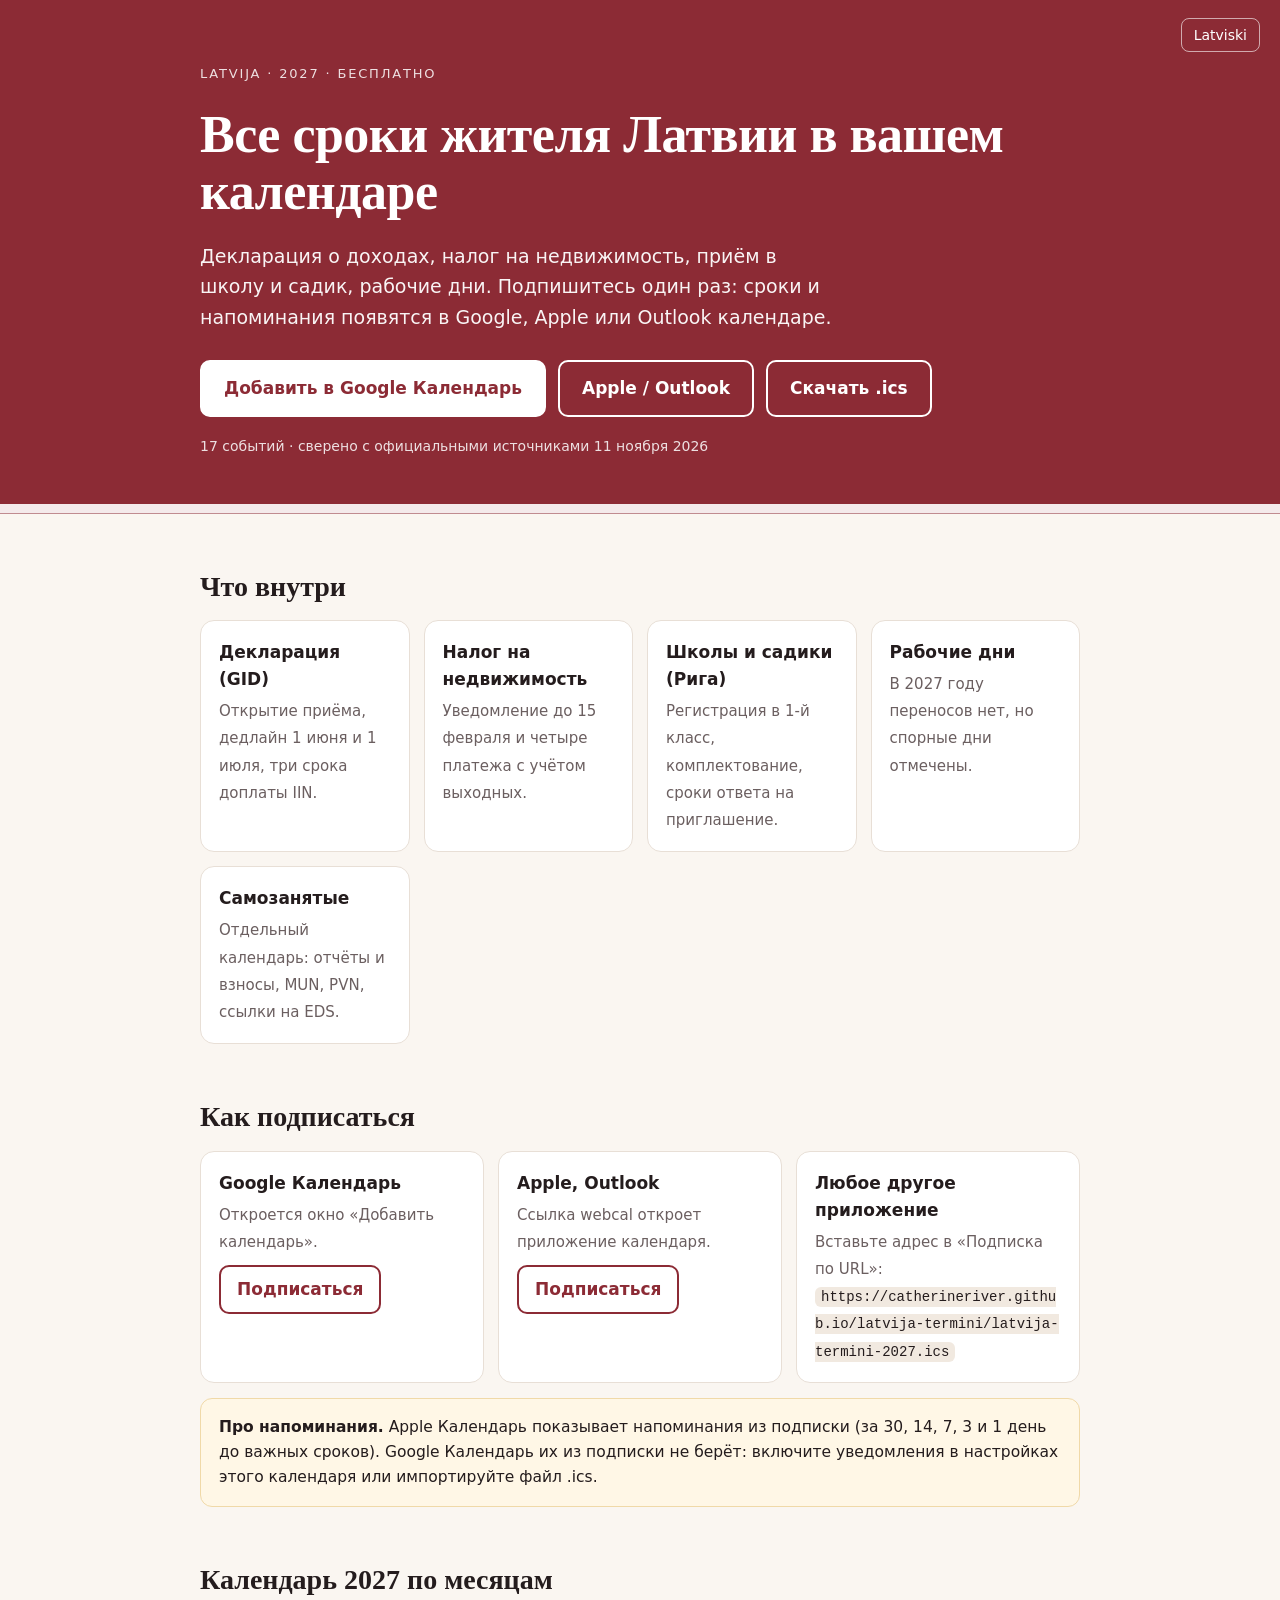
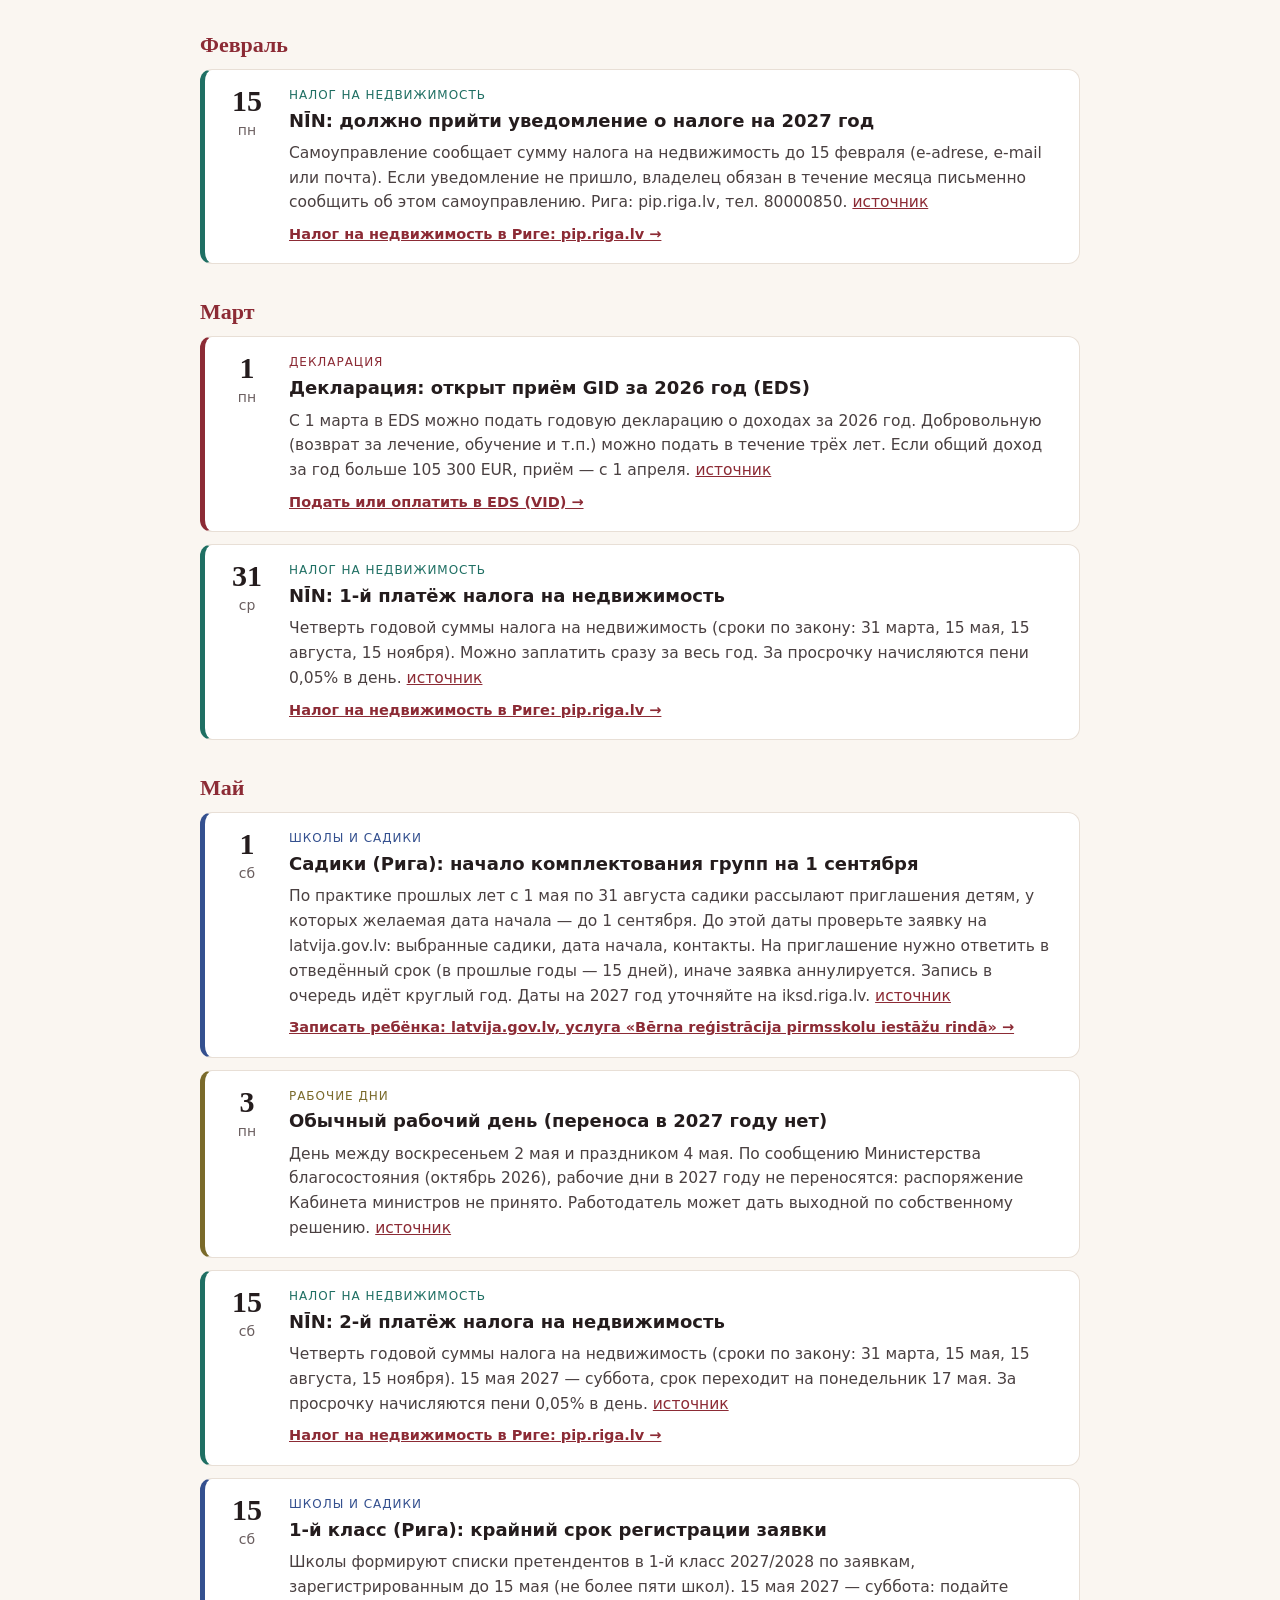
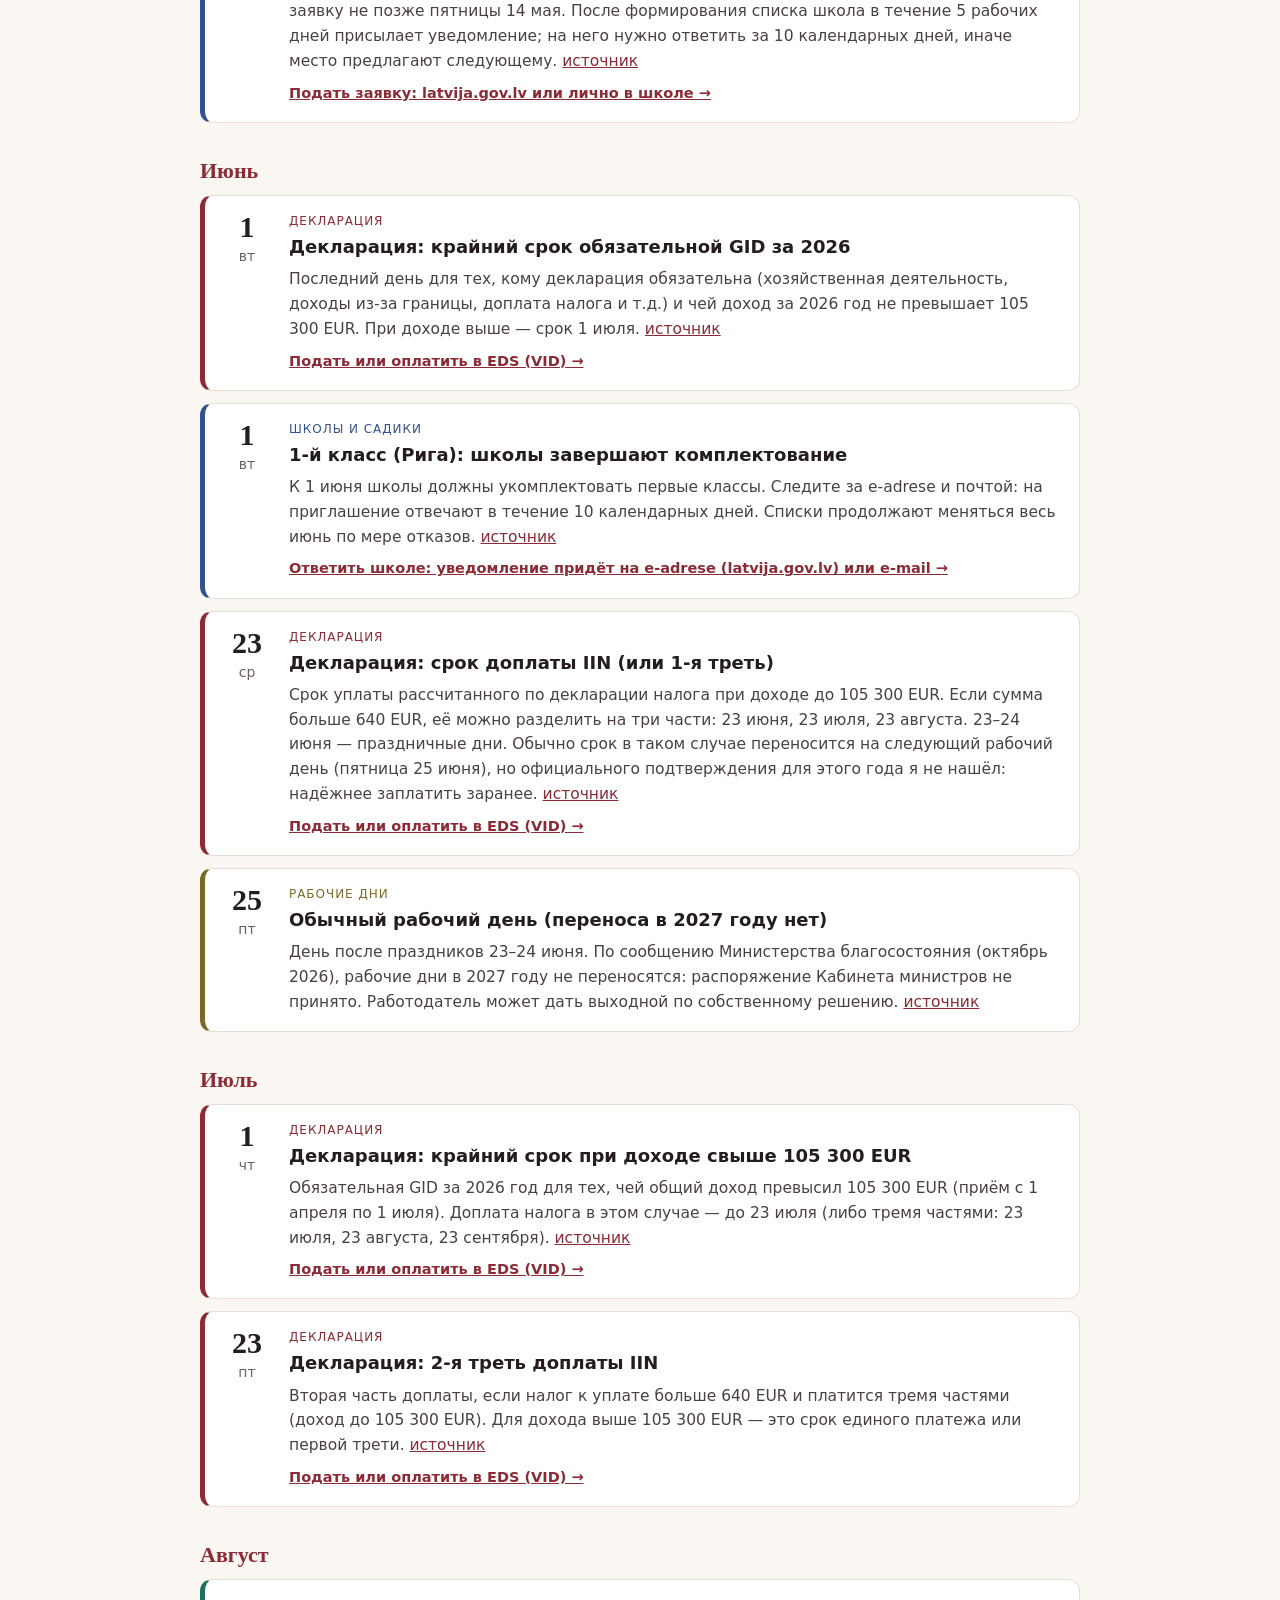
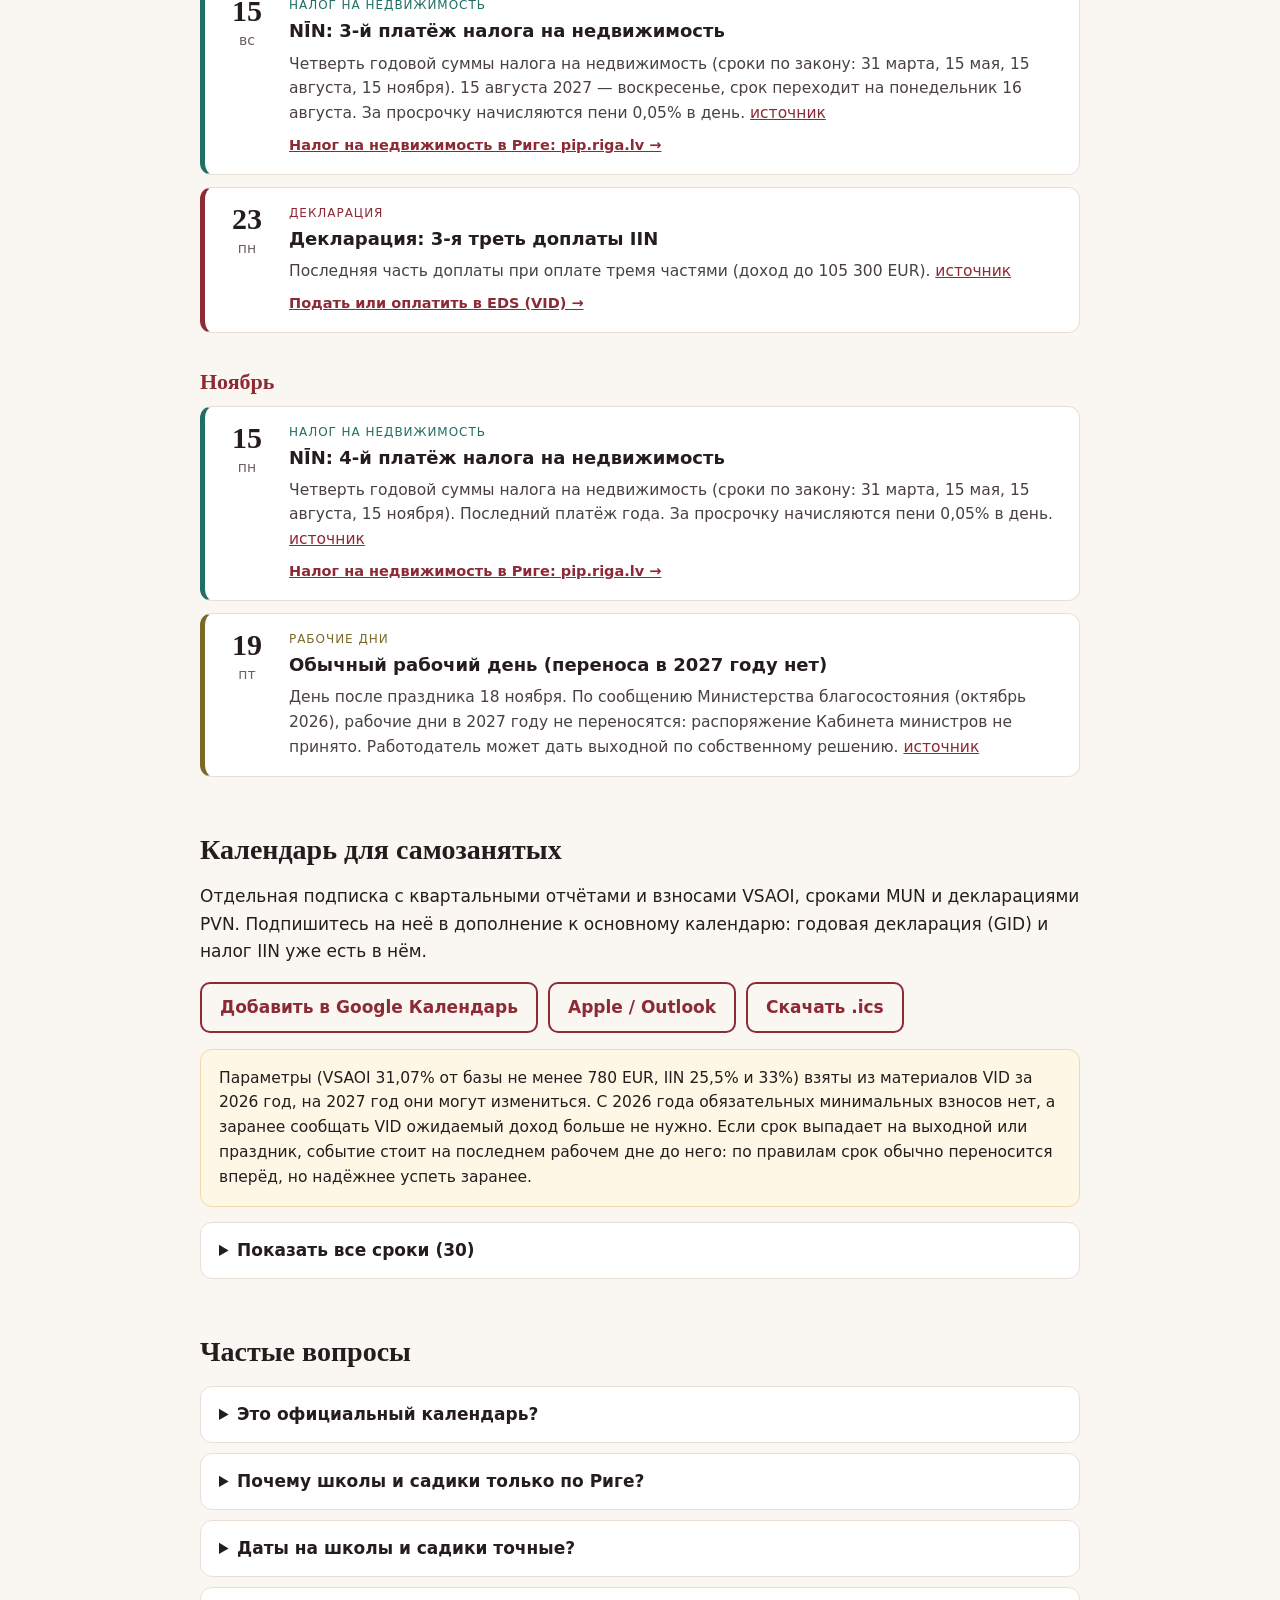
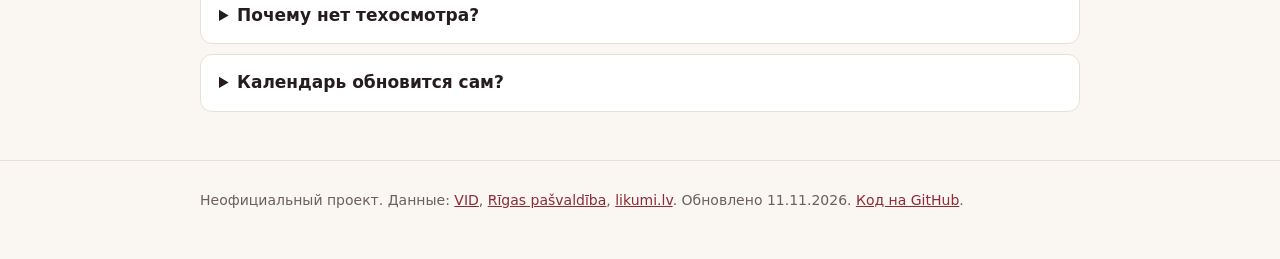
==== commit 53e6bba2: "Add self-employed calendar and action links to events Co-Authored-By: Claude Sonnet 5.5 <noreply@ant" ====
--- a/index.html
+++ b/index.html
@@ -4,7 +4,7 @@
 <meta charset="utf-8">
 <meta name="viewport" content="width=device-width,initial-scale=1">
 <title>Календарь жителя Латвии 2027: декларация, налог на недвижимость, школы и садики</title>
-<meta name="description" content="Бесплатный календарь-подписка (.ics) со сроками 2027 года: декларация о доходах (GID), налог на недвижимость (NĪN), приём в 1-й класс и садики в Риге, переносы рабочих дней. Для Google, Apple и Outlook.">
+<meta name="description" content="Бесплатный календарь-подписка (.ics) со сроками 2027 года: декларация о доходах (GID), налог на недвижимость (NĪN), приём в 1-й класс и садики в Риге, переносы рабочих дней. Есть отдельный календарь для самозанятых. Для Google, Apple и Outlook.">
 <link rel="canonical" href="https://catherineriver.github.io/latvija-termini/">
 <link rel="alternate" hreflang="ru" href="https://catherineriver.github.io/latvija-termini/">
 <link rel="alternate" hreflang="lv" href="https://catherineriver.github.io/latvija-termini/lv/">
@@ -16,14 +16,14 @@
 <meta property="og:locale:alternate" content="lv_LV">
 <meta property="og:site_name" content="Календарь жителя Латвии">
 <meta property="og:title" content="Календарь жителя Латвии 2027: декларация, налог на недвижимость, школы и садики">
-<meta property="og:description" content="Бесплатный календарь-подписка (.ics) со сроками 2027 года: декларация о доходах (GID), налог на недвижимость (NĪN), приём в 1-й класс и садики в Риге, переносы рабочих дней. Для Google, Apple и Outlook.">
+<meta property="og:description" content="Бесплатный календарь-подписка (.ics) со сроками 2027 года: декларация о доходах (GID), налог на недвижимость (NĪN), приём в 1-й класс и садики в Риге, переносы рабочих дней. Есть отдельный календарь для самозанятых. Для Google, Apple и Outlook.">
 <meta property="og:url" content="https://catherineriver.github.io/latvija-termini/">
 <meta property="og:image" content="https://catherineriver.github.io/latvija-termini/og.png">
 <meta property="og:image:width" content="1200"><meta property="og:image:height" content="630">
 <meta name="twitter:card" content="summary_large_image">
 <link rel="icon" href="favicon.svg" type="image/svg+xml">
 <link rel="alternate" type="text/calendar" title="Дедлайны жителя Латвии 2027" href="latvija-termini-2027.ics">
-<script type="application/ld+json">{"@context": "https://schema.org", "@graph": [{"@type": "WebSite", "@id": "https://catherineriver.github.io/latvija-termini/#site", "url": "https://catherineriver.github.io/latvija-termini/", "name": "Календарь жителя Латвии", "inLanguage": "ru"}, {"@type": "WebPage", "@id": "https://catherineriver.github.io/latvija-termini/#page", "url": "https://catherineriver.github.io/latvija-termini/", "name": "Календарь жителя Латвии 2027: декларация, налог на недвижимость, школы и садики", "description": "Бесплатный календарь-подписка (.ics) со сроками 2027 года: декларация о доходах (GID), налог на недвижимость (NĪN), приём в 1-й класс и садики в Риге, переносы рабочих дней. Для Google, Apple и Outlook.", "inLanguage": "ru", "isPartOf": {"@id": "https://catherineriver.github.io/latvija-termini/#site"}, "dateModified": "2026-11-11"}, {"@type": "DataDownload", "name": "Дедлайны жителя Латвии 2027", "encodingFormat": "text/calendar", "contentUrl": "https://catherineriver.github.io/latvija-termini/latvija-termini-2027.ics", "inLanguage": "ru"}]}</script>
+<script type="application/ld+json">{"@context": "https://schema.org", "@graph": [{"@type": "WebSite", "@id": "https://catherineriver.github.io/latvija-termini/#site", "url": "https://catherineriver.github.io/latvija-termini/", "name": "Календарь жителя Латвии", "inLanguage": "ru"}, {"@type": "WebPage", "@id": "https://catherineriver.github.io/latvija-termini/#page", "url": "https://catherineriver.github.io/latvija-termini/", "name": "Календарь жителя Латвии 2027: декларация, налог на недвижимость, школы и садики", "description": "Бесплатный календарь-подписка (.ics) со сроками 2027 года: декларация о доходах (GID), налог на недвижимость (NĪN), приём в 1-й класс и садики в Риге, переносы рабочих дней. Есть отдельный календарь для самозанятых. Для Google, Apple и Outlook.", "inLanguage": "ru", "isPartOf": {"@id": "https://catherineriver.github.io/latvija-termini/#site"}, "dateModified": "2026-11-11"}, {"@type": "DataDownload", "name": "Дедлайны жителя Латвии 2027", "encodingFormat": "text/calendar", "contentUrl": "https://catherineriver.github.io/latvija-termini/latvija-termini-2027.ics", "inLanguage": "ru"}, {"@type": "DataDownload", "name": "Дедлайны самозанятых Латвии 2027", "encodingFormat": "text/calendar", "contentUrl": "https://catherineriver.github.io/latvija-termini/selfemployed-2027.ics", "inLanguage": "ru"}]}</script>
 <style>
 :root{--ink:#241c1d;--mut:#6b5f60;--bg:#faf6f1;--card:#fff;--line:#e8dfd6;--red:#8c2b35;--red2:#a63a45;
 --decl:#8c2b35;--nin:#1f6f63;--work:#7a6a2a;--school:#34508f}
@@ -64,6 +64,11 @@
 @media(max-width:520px){.ev{flex-direction:column;gap:6px}.date{text-align:left;display:flex;gap:8px;align-items:baseline}}
 
 .lang{position:absolute;top:18px;right:20px;color:#fff;font-size:14px;text-decoration:none;border:1px solid rgba(255,255,255,.6);border-radius:8px;padding:5px 12px}.lang:hover{background:rgba(255,255,255,.15)}
+
+.ev.se{--c:#5a3d8a}.ev.mun{--c:#b0651f}.ev.vat{--c:#2a6f97}
+.act{display:inline-block;margin-top:8px;font-size:14.5px;font-weight:600}
+.cta2{display:flex;gap:10px;flex-wrap:wrap;margin:14px 0}.cta2 .btn{border-color:var(--red);color:var(--red);padding:10px 18px}
+details.all>summary{font-size:17px}details.all .month h3{font-size:19px}
 </style>
 </head>
 <body>
@@ -76,7 +81,7 @@
 </div></header>
 <main class="wrap">
 <h2>Что внутри</h2>
-<div class="cards"><div class="card"><b>Декларация (GID)</b><span>Открытие приёма, дедлайн 1 июня и 1 июля, три срока доплаты IIN.</span></div><div class="card"><b>Налог на недвижимость</b><span>Уведомление до 15 февраля и четыре платежа с учётом выходных.</span></div><div class="card"><b>Школы и садики (Рига)</b><span>Регистрация в 1-й класс, комплектование, сроки ответа на приглашение.</span></div><div class="card"><b>Рабочие дни</b><span>В 2027 году переносов нет, но спорные дни отмечены.</span></div></div>
+<div class="cards"><div class="card"><b>Декларация (GID)</b><span>Открытие приёма, дедлайн 1 июня и 1 июля, три срока доплаты IIN.</span></div><div class="card"><b>Налог на недвижимость</b><span>Уведомление до 15 февраля и четыре платежа с учётом выходных.</span></div><div class="card"><b>Школы и садики (Рига)</b><span>Регистрация в 1-й класс, комплектование, сроки ответа на приглашение.</span></div><div class="card"><b>Рабочие дни</b><span>В 2027 году переносов нет, но спорные дни отмечены.</span></div><div class="card"><b>Самозанятые</b><span>Отдельный календарь: отчёты и взносы, MUN, PVN, ссылки на EDS.</span></div></div>
 <h2>Как подписаться</h2>
 <div class="sub">
 <div class="card"><b>Google Календарь</b><span>Откроется окно «Добавить календарь».</span><br><a class="btn" href="https://calendar.google.com/calendar/r?cid=webcal%3A%2F%2Fcatherineriver.github.io%2Flatvija-termini%2Flatvija-termini-2027.ics" rel="noopener">Подписаться</a></div>
@@ -85,7 +90,12 @@
 </div>
 <p class="note"><b>Про напоминания.</b> Apple Календарь показывает напоминания из подписки (за 30, 14, 7, 3 и 1 день до важных сроков). Google Календарь их из подписки не берёт: включите уведомления в настройках этого календаря или импортируйте файл .ics.</p>
 <h2>Календарь 2027 по месяцам</h2>
-<section class="month"><h3>Февраль</h3><ol><li class="ev nin"><div class="date"><b>15</b><span>пн</span></div><div class="body"><div class="tag">Налог на недвижимость</div><h4>NĪN: должно прийти уведомление о налоге на 2027 год</h4><p>Самоуправление сообщает сумму налога на недвижимость до 15 февраля (e-adrese, e-mail или почта). Если уведомление не пришло, владелец обязан в течение месяца письменно сообщить об этом самоуправлению. Рига: pip.riga.lv, тел. 80000850. <a href="https://pip.riga.lv" rel="noopener">источник</a></p></div></li></ol></section><section class="month"><h3>Март</h3><ol><li class="ev decl"><div class="date"><b>1</b><span>пн</span></div><div class="body"><div class="tag">Декларация</div><h4>Декларация: открыт приём GID за 2026 год (EDS)</h4><p>С 1 марта в EDS можно подать годовую декларацию о доходах за 2026 год. Добровольную (возврат за лечение, обучение и т.п.) можно подать в течение трёх лет. Если общий доход за год больше 105 300 EUR, приём — с 1 апреля. <a href="https://www.vid.gov.lv/lv/gada-ienakumu-deklaracija" rel="noopener">источник</a></p></div></li><li class="ev nin"><div class="date"><b>31</b><span>ср</span></div><div class="body"><div class="tag">Налог на недвижимость</div><h4>NĪN: 1-й платёж налога на недвижимость</h4><p>Четверть годовой суммы налога на недвижимость (сроки по закону: 31 марта, 15 мая, 15 августа, 15 ноября). Можно заплатить сразу за весь год. За просрочку начисляются пени 0,05% в день. <a href="https://pip.riga.lv" rel="noopener">источник</a></p></div></li></ol></section><section class="month"><h3>Май</h3><ol><li class="ev school"><div class="date"><b>1</b><span>сб</span></div><div class="body"><div class="tag">Школы и садики</div><h4>Садики (Рига): начало комплектования групп на 1 сентября</h4><p>По практике прошлых лет с 1 мая по 31 августа садики рассылают приглашения детям, у которых желаемая дата начала — до 1 сентября. До этой даты проверьте заявку на latvija.gov.lv: выбранные садики, дата начала, контакты. На приглашение нужно ответить в отведённый срок (в прошлые годы — 15 дней), иначе заявка аннулируется. Запись в очередь идёт круглый год. Даты на 2027 год уточняйте на iksd.riga.lv. <a href="https://iksd.riga.lv" rel="noopener">источник</a></p></div></li><li class="ev work"><div class="date"><b>3</b><span>пн</span></div><div class="body"><div class="tag">Рабочие дни</div><h4>Обычный рабочий день (переноса в 2027 году нет)</h4><p>День между воскресеньем 2 мая и праздником 4 мая. По сообщению Министерства благосостояния (октябрь 2026), рабочие дни в 2027 году не переносятся: распоряжение Кабинета министров не принято. Работодатель может дать выходной по собственному решению. <a href="https://ifinanses.lv/zinas/actual-2027-gada-darba-dienas-netiek-parceltas/31835" rel="noopener">источник</a></p></div></li><li class="ev nin"><div class="date"><b>15</b><span>сб</span></div><div class="body"><div class="tag">Налог на недвижимость</div><h4>NĪN: 2-й платёж налога на недвижимость</h4><p>Четверть годовой суммы налога на недвижимость (сроки по закону: 31 марта, 15 мая, 15 августа, 15 ноября). 15 мая 2027 — суббота, срок переходит на понедельник 17 мая. За просрочку начисляются пени 0,05% в день. <a href="https://pip.riga.lv" rel="noopener">источник</a></p></div></li><li class="ev school"><div class="date"><b>15</b><span>сб</span></div><div class="body"><div class="tag">Школы и садики</div><h4>1-й класс (Рига): крайний срок регистрации заявки</h4><p>Школы формируют списки претендентов в 1-й класс 2027/2028 по заявкам, зарегистрированным до 15 мая (не более пяти школ). 15 мая 2027 — суббота: подайте заявку не позже пятницы 14 мая. После формирования списка школа в течение 5 рабочих дней присылает уведомление; на него нужно ответить за 10 календарных дней, иначе место предлагают следующему. <a href="https://likumi.lv/ta/id/341736" rel="noopener">источник</a></p></div></li></ol></section><section class="month"><h3>Июнь</h3><ol><li class="ev decl"><div class="date"><b>1</b><span>вт</span></div><div class="body"><div class="tag">Декларация</div><h4>Декларация: крайний срок обязательной GID за 2026</h4><p>Последний день для тех, кому декларация обязательна (хозяйственная деятельность, доходы из-за границы, доплата налога и т.д.) и чей доход за 2026 год не превышает 105 300 EUR. При доходе выше — срок 1 июля. <a href="https://www.vid.gov.lv/lv/gada-ienakumu-deklaracija" rel="noopener">источник</a></p></div></li><li class="ev school"><div class="date"><b>1</b><span>вт</span></div><div class="body"><div class="tag">Школы и садики</div><h4>1-й класс (Рига): школы завершают комплектование</h4><p>К 1 июня школы должны укомплектовать первые классы. Следите за e-adrese и почтой: на приглашение отвечают в течение 10 календарных дней. Списки продолжают меняться весь июнь по мере отказов. <a href="https://likumi.lv/ta/id/341736" rel="noopener">источник</a></p></div></li><li class="ev decl"><div class="date"><b>23</b><span>ср</span></div><div class="body"><div class="tag">Декларация</div><h4>Декларация: срок доплаты IIN (или 1-я треть)</h4><p>Срок уплаты рассчитанного по декларации налога при доходе до 105 300 EUR. Если сумма больше 640 EUR, её можно разделить на три части: 23 июня, 23 июля, 23 августа. 23–24 июня — праздничные дни. Обычно срок в таком случае переносится на следующий рабочий день (пятница 25 июня), но официального подтверждения для этого года я не нашёл: надёжнее заплатить заранее. <a href="https://www.vid.gov.lv/lv/gada-ienakumu-deklaracija" rel="noopener">источник</a></p></div></li><li class="ev work"><div class="date"><b>25</b><span>пт</span></div><div class="body"><div class="tag">Рабочие дни</div><h4>Обычный рабочий день (переноса в 2027 году нет)</h4><p>День после праздников 23–24 июня. По сообщению Министерства благосостояния (октябрь 2026), рабочие дни в 2027 году не переносятся: распоряжение Кабинета министров не принято. Работодатель может дать выходной по собственному решению. <a href="https://ifinanses.lv/zinas/actual-2027-gada-darba-dienas-netiek-parceltas/31835" rel="noopener">источник</a></p></div></li></ol></section><section class="month"><h3>Июль</h3><ol><li class="ev decl"><div class="date"><b>1</b><span>чт</span></div><div class="body"><div class="tag">Декларация</div><h4>Декларация: крайний срок при доходе свыше 105 300 EUR</h4><p>Обязательная GID за 2026 год для тех, чей общий доход превысил 105 300 EUR (приём с 1 апреля по 1 июля). Доплата налога в этом случае — до 23 июля (либо тремя частями: 23 июля, 23 августа, 23 сентября). <a href="https://www.vid.gov.lv/lv/gada-ienakumu-deklaracija" rel="noopener">источник</a></p></div></li><li class="ev decl"><div class="date"><b>23</b><span>пт</span></div><div class="body"><div class="tag">Декларация</div><h4>Декларация: 2-я треть доплаты IIN</h4><p>Вторая часть доплаты, если налог к уплате больше 640 EUR и платится тремя частями (доход до 105 300 EUR). Для дохода выше 105 300 EUR — это срок единого платежа или первой трети. <a href="https://www.vid.gov.lv/lv/gada-ienakumu-deklaracija" rel="noopener">источник</a></p></div></li></ol></section><section class="month"><h3>Август</h3><ol><li class="ev nin"><div class="date"><b>15</b><span>вс</span></div><div class="body"><div class="tag">Налог на недвижимость</div><h4>NĪN: 3-й платёж налога на недвижимость</h4><p>Четверть годовой суммы налога на недвижимость (сроки по закону: 31 марта, 15 мая, 15 августа, 15 ноября). 15 августа 2027 — воскресенье, срок переходит на понедельник 16 августа. За просрочку начисляются пени 0,05% в день. <a href="https://pip.riga.lv" rel="noopener">источник</a></p></div></li><li class="ev decl"><div class="date"><b>23</b><span>пн</span></div><div class="body"><div class="tag">Декларация</div><h4>Декларация: 3-я треть доплаты IIN</h4><p>Последняя часть доплаты при оплате тремя частями (доход до 105 300 EUR). <a href="https://www.vid.gov.lv/lv/gada-ienakumu-deklaracija" rel="noopener">источник</a></p></div></li></ol></section><section class="month"><h3>Ноябрь</h3><ol><li class="ev nin"><div class="date"><b>15</b><span>пн</span></div><div class="body"><div class="tag">Налог на недвижимость</div><h4>NĪN: 4-й платёж налога на недвижимость</h4><p>Четверть годовой суммы налога на недвижимость (сроки по закону: 31 марта, 15 мая, 15 августа, 15 ноября). Последний платёж года. За просрочку начисляются пени 0,05% в день. <a href="https://pip.riga.lv" rel="noopener">источник</a></p></div></li><li class="ev work"><div class="date"><b>19</b><span>пт</span></div><div class="body"><div class="tag">Рабочие дни</div><h4>Обычный рабочий день (переноса в 2027 году нет)</h4><p>День после праздника 18 ноября. По сообщению Министерства благосостояния (октябрь 2026), рабочие дни в 2027 году не переносятся: распоряжение Кабинета министров не принято. Работодатель может дать выходной по собственному решению. <a href="https://ifinanses.lv/zinas/actual-2027-gada-darba-dienas-netiek-parceltas/31835" rel="noopener">источник</a></p></div></li></ol></section>
+<section class="month"><h3>Февраль</h3><ol><li class="ev nin"><div class="date"><b>15</b><span>пн</span></div><div class="body"><div class="tag">Налог на недвижимость</div><h4>NĪN: должно прийти уведомление о налоге на 2027 год</h4><p>Самоуправление сообщает сумму налога на недвижимость до 15 февраля (e-adrese, e-mail или почта). Если уведомление не пришло, владелец обязан в течение месяца письменно сообщить об этом самоуправлению. Рига: pip.riga.lv, тел. 80000850. <a href="https://pip.riga.lv" rel="noopener">источник</a></p><a class="act" href="https://pip.riga.lv" rel="noopener">Налог на недвижимость в Риге: pip.riga.lv →</a></div></li></ol></section><section class="month"><h3>Март</h3><ol><li class="ev decl"><div class="date"><b>1</b><span>пн</span></div><div class="body"><div class="tag">Декларация</div><h4>Декларация: открыт приём GID за 2026 год (EDS)</h4><p>С 1 марта в EDS можно подать годовую декларацию о доходах за 2026 год. Добровольную (возврат за лечение, обучение и т.п.) можно подать в течение трёх лет. Если общий доход за год больше 105 300 EUR, приём — с 1 апреля. <a href="https://www.vid.gov.lv/lv/gada-ienakumu-deklaracija" rel="noopener">источник</a></p><a class="act" href="https://eds.vid.gov.lv/login/" rel="noopener">Подать или оплатить в EDS (VID) →</a></div></li><li class="ev nin"><div class="date"><b>31</b><span>ср</span></div><div class="body"><div class="tag">Налог на недвижимость</div><h4>NĪN: 1-й платёж налога на недвижимость</h4><p>Четверть годовой суммы налога на недвижимость (сроки по закону: 31 марта, 15 мая, 15 августа, 15 ноября). Можно заплатить сразу за весь год. За просрочку начисляются пени 0,05% в день. <a href="https://pip.riga.lv" rel="noopener">источник</a></p><a class="act" href="https://pip.riga.lv" rel="noopener">Налог на недвижимость в Риге: pip.riga.lv →</a></div></li></ol></section><section class="month"><h3>Май</h3><ol><li class="ev school"><div class="date"><b>1</b><span>сб</span></div><div class="body"><div class="tag">Школы и садики</div><h4>Садики (Рига): начало комплектования групп на 1 сентября</h4><p>По практике прошлых лет с 1 мая по 31 августа садики рассылают приглашения детям, у которых желаемая дата начала — до 1 сентября. До этой даты проверьте заявку на latvija.gov.lv: выбранные садики, дата начала, контакты. На приглашение нужно ответить в отведённый срок (в прошлые годы — 15 дней), иначе заявка аннулируется. Запись в очередь идёт круглый год. Даты на 2027 год уточняйте на iksd.riga.lv. <a href="https://iksd.riga.lv" rel="noopener">источник</a></p><a class="act" href="https://latvija.gov.lv" rel="noopener">Записать ребёнка: latvija.gov.lv, услуга «Bērna reģistrācija pirmsskolu iestāžu rindā» →</a></div></li><li class="ev work"><div class="date"><b>3</b><span>пн</span></div><div class="body"><div class="tag">Рабочие дни</div><h4>Обычный рабочий день (переноса в 2027 году нет)</h4><p>День между воскресеньем 2 мая и праздником 4 мая. По сообщению Министерства благосостояния (октябрь 2026), рабочие дни в 2027 году не переносятся: распоряжение Кабинета министров не принято. Работодатель может дать выходной по собственному решению. <a href="https://ifinanses.lv/zinas/actual-2027-gada-darba-dienas-netiek-parceltas/31835" rel="noopener">источник</a></p></div></li><li class="ev nin"><div class="date"><b>15</b><span>сб</span></div><div class="body"><div class="tag">Налог на недвижимость</div><h4>NĪN: 2-й платёж налога на недвижимость</h4><p>Четверть годовой суммы налога на недвижимость (сроки по закону: 31 марта, 15 мая, 15 августа, 15 ноября). 15 мая 2027 — суббота, срок переходит на понедельник 17 мая. За просрочку начисляются пени 0,05% в день. <a href="https://pip.riga.lv" rel="noopener">источник</a></p><a class="act" href="https://pip.riga.lv" rel="noopener">Налог на недвижимость в Риге: pip.riga.lv →</a></div></li><li class="ev school"><div class="date"><b>15</b><span>сб</span></div><div class="body"><div class="tag">Школы и садики</div><h4>1-й класс (Рига): крайний срок регистрации заявки</h4><p>Школы формируют списки претендентов в 1-й класс 2027/2028 по заявкам, зарегистрированным до 15 мая (не более пяти школ). 15 мая 2027 — суббота: подайте заявку не позже пятницы 14 мая. После формирования списка школа в течение 5 рабочих дней присылает уведомление; на него нужно ответить за 10 календарных дней, иначе место предлагают следующему. <a href="https://likumi.lv/ta/id/341736" rel="noopener">источник</a></p><a class="act" href="https://latvija.gov.lv" rel="noopener">Подать заявку: latvija.gov.lv или лично в школе →</a></div></li></ol></section><section class="month"><h3>Июнь</h3><ol><li class="ev decl"><div class="date"><b>1</b><span>вт</span></div><div class="body"><div class="tag">Декларация</div><h4>Декларация: крайний срок обязательной GID за 2026</h4><p>Последний день для тех, кому декларация обязательна (хозяйственная деятельность, доходы из-за границы, доплата налога и т.д.) и чей доход за 2026 год не превышает 105 300 EUR. При доходе выше — срок 1 июля. <a href="https://www.vid.gov.lv/lv/gada-ienakumu-deklaracija" rel="noopener">источник</a></p><a class="act" href="https://eds.vid.gov.lv/login/" rel="noopener">Подать или оплатить в EDS (VID) →</a></div></li><li class="ev school"><div class="date"><b>1</b><span>вт</span></div><div class="body"><div class="tag">Школы и садики</div><h4>1-й класс (Рига): школы завершают комплектование</h4><p>К 1 июня школы должны укомплектовать первые классы. Следите за e-adrese и почтой: на приглашение отвечают в течение 10 календарных дней. Списки продолжают меняться весь июнь по мере отказов. <a href="https://likumi.lv/ta/id/341736" rel="noopener">источник</a></p><a class="act" href="https://latvija.gov.lv" rel="noopener">Ответить школе: уведомление придёт на e-adrese (latvija.gov.lv) или e-mail →</a></div></li><li class="ev decl"><div class="date"><b>23</b><span>ср</span></div><div class="body"><div class="tag">Декларация</div><h4>Декларация: срок доплаты IIN (или 1-я треть)</h4><p>Срок уплаты рассчитанного по декларации налога при доходе до 105 300 EUR. Если сумма больше 640 EUR, её можно разделить на три части: 23 июня, 23 июля, 23 августа. 23–24 июня — праздничные дни. Обычно срок в таком случае переносится на следующий рабочий день (пятница 25 июня), но официального подтверждения для этого года я не нашёл: надёжнее заплатить заранее. <a href="https://www.vid.gov.lv/lv/gada-ienakumu-deklaracija" rel="noopener">источник</a></p><a class="act" href="https://eds.vid.gov.lv/login/" rel="noopener">Подать или оплатить в EDS (VID) →</a></div></li><li class="ev work"><div class="date"><b>25</b><span>пт</span></div><div class="body"><div class="tag">Рабочие дни</div><h4>Обычный рабочий день (переноса в 2027 году нет)</h4><p>День после праздников 23–24 июня. По сообщению Министерства благосостояния (октябрь 2026), рабочие дни в 2027 году не переносятся: распоряжение Кабинета министров не принято. Работодатель может дать выходной по собственному решению. <a href="https://ifinanses.lv/zinas/actual-2027-gada-darba-dienas-netiek-parceltas/31835" rel="noopener">источник</a></p></div></li></ol></section><section class="month"><h3>Июль</h3><ol><li class="ev decl"><div class="date"><b>1</b><span>чт</span></div><div class="body"><div class="tag">Декларация</div><h4>Декларация: крайний срок при доходе свыше 105 300 EUR</h4><p>Обязательная GID за 2026 год для тех, чей общий доход превысил 105 300 EUR (приём с 1 апреля по 1 июля). Доплата налога в этом случае — до 23 июля (либо тремя частями: 23 июля, 23 августа, 23 сентября). <a href="https://www.vid.gov.lv/lv/gada-ienakumu-deklaracija" rel="noopener">источник</a></p><a class="act" href="https://eds.vid.gov.lv/login/" rel="noopener">Подать или оплатить в EDS (VID) →</a></div></li><li class="ev decl"><div class="date"><b>23</b><span>пт</span></div><div class="body"><div class="tag">Декларация</div><h4>Декларация: 2-я треть доплаты IIN</h4><p>Вторая часть доплаты, если налог к уплате больше 640 EUR и платится тремя частями (доход до 105 300 EUR). Для дохода выше 105 300 EUR — это срок единого платежа или первой трети. <a href="https://www.vid.gov.lv/lv/gada-ienakumu-deklaracija" rel="noopener">источник</a></p><a class="act" href="https://eds.vid.gov.lv/login/" rel="noopener">Подать или оплатить в EDS (VID) →</a></div></li></ol></section><section class="month"><h3>Август</h3><ol><li class="ev nin"><div class="date"><b>15</b><span>вс</span></div><div class="body"><div class="tag">Налог на недвижимость</div><h4>NĪN: 3-й платёж налога на недвижимость</h4><p>Четверть годовой суммы налога на недвижимость (сроки по закону: 31 марта, 15 мая, 15 августа, 15 ноября). 15 августа 2027 — воскресенье, срок переходит на понедельник 16 августа. За просрочку начисляются пени 0,05% в день. <a href="https://pip.riga.lv" rel="noopener">источник</a></p><a class="act" href="https://pip.riga.lv" rel="noopener">Налог на недвижимость в Риге: pip.riga.lv →</a></div></li><li class="ev decl"><div class="date"><b>23</b><span>пн</span></div><div class="body"><div class="tag">Декларация</div><h4>Декларация: 3-я треть доплаты IIN</h4><p>Последняя часть доплаты при оплате тремя частями (доход до 105 300 EUR). <a href="https://www.vid.gov.lv/lv/gada-ienakumu-deklaracija" rel="noopener">источник</a></p><a class="act" href="https://eds.vid.gov.lv/login/" rel="noopener">Подать или оплатить в EDS (VID) →</a></div></li></ol></section><section class="month"><h3>Ноябрь</h3><ol><li class="ev nin"><div class="date"><b>15</b><span>пн</span></div><div class="body"><div class="tag">Налог на недвижимость</div><h4>NĪN: 4-й платёж налога на недвижимость</h4><p>Четверть годовой суммы налога на недвижимость (сроки по закону: 31 марта, 15 мая, 15 августа, 15 ноября). Последний платёж года. За просрочку начисляются пени 0,05% в день. <a href="https://pip.riga.lv" rel="noopener">источник</a></p><a class="act" href="https://pip.riga.lv" rel="noopener">Налог на недвижимость в Риге: pip.riga.lv →</a></div></li><li class="ev work"><div class="date"><b>19</b><span>пт</span></div><div class="body"><div class="tag">Рабочие дни</div><h4>Обычный рабочий день (переноса в 2027 году нет)</h4><p>День после праздника 18 ноября. По сообщению Министерства благосостояния (октябрь 2026), рабочие дни в 2027 году не переносятся: распоряжение Кабинета министров не принято. Работодатель может дать выходной по собственному решению. <a href="https://ifinanses.lv/zinas/actual-2027-gada-darba-dienas-netiek-parceltas/31835" rel="noopener">источник</a></p></div></li></ol></section>
+<h2 id="selfemployed">Календарь для самозанятых</h2>
+<p>Отдельная подписка с квартальными отчётами и взносами VSAOI, сроками MUN и декларациями PVN. Подпишитесь на неё в дополнение к основному календарю: годовая декларация (GID) и налог IIN уже есть в нём.</p>
+<div class="cta2"><a class="btn" href="https://calendar.google.com/calendar/r?cid=webcal%3A%2F%2Fcatherineriver.github.io%2Flatvija-termini%2Fselfemployed-2027.ics" rel="noopener">Добавить в Google Календарь</a><a class="btn" href="webcal://catherineriver.github.io/latvija-termini/selfemployed-2027.ics">Apple / Outlook</a><a class="btn" href="selfemployed-2027.ics" download>Скачать .ics</a></div>
+<p class="note">Параметры (VSAOI 31,07% от базы не менее 780 EUR, IIN 25,5% и 33%) взяты из материалов VID за 2026 год, на 2027 год они могут измениться. С 2026 года обязательных минимальных взносов нет, а заранее сообщать VID ожидаемый доход больше не нужно. Если срок выпадает на выходной или праздник, событие стоит на последнем рабочем дне до него: по правилам срок обычно переносится вперёд, но надёжнее успеть заранее.</p>
+<details class="all"><summary>Показать все сроки (30)</summary><section class="month"><h3>Декабрь 2026</h3><ol><li class="ev mun"><div class="date"><b>15</b><span>вт</span></div><div class="body"><div class="tag">Самозанятые · MUN</div><h4>MUN: последний срок заявки на переход на микропредприятие с 2027 года</h4><p>Чтобы перейти на налог микропредприятия (MUN) с другого режима, заявку нужно подать в VID до 15 декабря предыдущего года. По данным сторонних источников, MUN доступен при обороте до 50 000 EUR в год. Условия проверьте у VID. <a href="https://www.vid.gov.lv/lv/media/30731/download" rel="noopener">источник</a></p><a class="act" href="https://eds.vid.gov.lv/login/" rel="noopener">Подать или оплатить в EDS (VID) →</a></div></li></ol></section><section class="month"><h3>Январь</h3><ol><li class="ev se"><div class="date"><b>15</b><span>пт</span></div><div class="body"><div class="tag">Самозанятые · общий режим</div><h4>Самозанятые: отчёт за IV квартал 2026 (pašnodarbinātā ziņojums)</h4><p>Квартальный отчёт самозанятого в EDS: подать до 17 января. 17 января — воскресенье. По правилам срок обычно переносится на следующий рабочий день, но надёжнее успеть до пятницы, 15 января. Взносы VSAOI нужно заплатить до 23-го числа. Общий режим. <a href="https://www.vid.gov.lv/lv/media/29738/download" rel="noopener">источник</a></p><a class="act" href="https://eds.vid.gov.lv/login/" rel="noopener">Подать или оплатить в EDS (VID) →</a></div></li><li class="ev mun"><div class="date"><b>15</b><span>пт</span></div><div class="body"><div class="tag">Самозанятые · MUN</div><h4>MUN: декларация за IV квартал 2026</h4><p>Квартальная декларация плательщика налога микропредприятия в EDS: до 15 января. Налог (25%: 20% IIN и 80% VSAOI) платится до 23-го числа. <a href="https://www.vid.gov.lv/lv/media/30731/download" rel="noopener">источник</a></p><a class="act" href="https://eds.vid.gov.lv/login/" rel="noopener">Подать или оплатить в EDS (VID) →</a></div></li><li class="ev vat"><div class="date"><b>20</b><span>ср</span></div><div class="body"><div class="tag">PVN</div><h4>PVN: декларация за декабрь 2026 (оплата до 23-го)</h4><p>Декларация PVN подаётся в EDS в течение 20 дней после окончания налогового периода (до 20 января). Налог платится до 23-го числа следующего месяца. Относится к зарегистрированным плательщикам PVN. Если у вас квартальный период, подавайте только в январе, апреле, июле и октябре. <a href="https://www.vid.gov.lv/lv/media/2299/download" rel="noopener">источник</a></p><a class="act" href="https://eds.vid.gov.lv/login/" rel="noopener">Подать или оплатить в EDS (VID) →</a></div></li><li class="ev mun"><div class="date"><b>22</b><span>пт</span></div><div class="body"><div class="tag">Самозанятые · MUN</div><h4>MUN: оплата налога за IV квартал 2026</h4><p>Налог микропредприятия платится на единый налоговый счёт до 23 января. 23 января — суббота. По правилам срок обычно переносится на следующий рабочий день, но надёжнее успеть до пятницы, 22 января. <a href="https://www.vid.gov.lv/lv/media/30731/download" rel="noopener">источник</a></p><a class="act" href="https://eds.vid.gov.lv/login/" rel="noopener">Подать или оплатить в EDS (VID) →</a></div></li><li class="ev se"><div class="date"><b>25</b><span>пн</span></div><div class="body"><div class="tag">Самозанятые · общий режим</div><h4>Самозанятые: оплата VSAOI за IV квартал 2026</h4><p>Взносы VSAOI самозанятого платятся на единый налоговый счёт до 23 января. 23 января — суббота; VID указывает срок оплаты 25 января. Ставка 31,07% от месячной базы, не менее 780 EUR при доходе от 780 EUR в месяц (параметры 2026 года, на 2027 год уточняйте). Обязательных минимальных взносов с 2026 года нет. <a href="https://www.vid.gov.lv/lv/media/29738/download" rel="noopener">источник</a></p><a class="act" href="https://eds.vid.gov.lv/login/" rel="noopener">Подать или оплатить в EDS (VID) →</a></div></li></ol></section><section class="month"><h3>Февраль</h3><ol><li class="ev vat"><div class="date"><b>19</b><span>пт</span></div><div class="body"><div class="tag">PVN</div><h4>PVN: декларация за январь 2027 (оплата до 23-го)</h4><p>Декларация PVN подаётся в EDS в течение 20 дней после окончания налогового периода (до 20 февраля). 20 февраля — суббота. По правилам срок обычно переносится на следующий рабочий день, но надёжнее успеть до пятницы, 19 февраля. Налог платится до 23-го числа следующего месяца. Относится к зарегистрированным плательщикам PVN. Если у вас квартальный период, подавайте только в январе, апреле, июле и октябре. <a href="https://www.vid.gov.lv/lv/media/2299/download" rel="noopener">источник</a></p><a class="act" href="https://eds.vid.gov.lv/login/" rel="noopener">Подать или оплатить в EDS (VID) →</a></div></li></ol></section><section class="month"><h3>Март</h3><ol><li class="ev vat"><div class="date"><b>19</b><span>пт</span></div><div class="body"><div class="tag">PVN</div><h4>PVN: декларация за февраль 2027 (оплата до 23-го)</h4><p>Декларация PVN подаётся в EDS в течение 20 дней после окончания налогового периода (до 20 марта). 20 марта — суббота. По правилам срок обычно переносится на следующий рабочий день, но надёжнее успеть до пятницы, 19 марта. Налог платится до 23-го числа следующего месяца. Относится к зарегистрированным плательщикам PVN. Если у вас квартальный период, подавайте только в январе, апреле, июле и октябре. <a href="https://www.vid.gov.lv/lv/media/2299/download" rel="noopener">источник</a></p><a class="act" href="https://eds.vid.gov.lv/login/" rel="noopener">Подать или оплатить в EDS (VID) →</a></div></li></ol></section><section class="month"><h3>Апрель</h3><ol><li class="ev mun"><div class="date"><b>15</b><span>чт</span></div><div class="body"><div class="tag">Самозанятые · MUN</div><h4>MUN: декларация за I квартал 2027</h4><p>Квартальная декларация плательщика налога микропредприятия в EDS: до 15 апреля. Налог (25%: 20% IIN и 80% VSAOI) платится до 23-го числа. <a href="https://www.vid.gov.lv/lv/media/30731/download" rel="noopener">источник</a></p><a class="act" href="https://eds.vid.gov.lv/login/" rel="noopener">Подать или оплатить в EDS (VID) →</a></div></li><li class="ev se"><div class="date"><b>16</b><span>пт</span></div><div class="body"><div class="tag">Самозанятые · общий режим</div><h4>Самозанятые: отчёт за I квартал 2027 (pašnodarbinātā ziņojums)</h4><p>Квартальный отчёт самозанятого в EDS: подать до 17 апреля. 17 апреля — суббота. По правилам срок обычно переносится на следующий рабочий день, но надёжнее успеть до пятницы, 16 апреля. Взносы VSAOI нужно заплатить до 23-го числа. Общий режим. <a href="https://www.vid.gov.lv/lv/media/29738/download" rel="noopener">источник</a></p><a class="act" href="https://eds.vid.gov.lv/login/" rel="noopener">Подать или оплатить в EDS (VID) →</a></div></li><li class="ev vat"><div class="date"><b>20</b><span>вт</span></div><div class="body"><div class="tag">PVN</div><h4>PVN: декларация за март 2027 (оплата до 23-го)</h4><p>Декларация PVN подаётся в EDS в течение 20 дней после окончания налогового периода (до 20 апреля). Налог платится до 23-го числа следующего месяца. Относится к зарегистрированным плательщикам PVN. Если у вас квартальный период, подавайте только в январе, апреле, июле и октябре. <a href="https://www.vid.gov.lv/lv/media/2299/download" rel="noopener">источник</a></p><a class="act" href="https://eds.vid.gov.lv/login/" rel="noopener">Подать или оплатить в EDS (VID) →</a></div></li><li class="ev se"><div class="date"><b>23</b><span>пт</span></div><div class="body"><div class="tag">Самозанятые · общий режим</div><h4>Самозанятые: оплата VSAOI за I квартал 2027</h4><p>Взносы VSAOI самозанятого платятся на единый налоговый счёт до 23 апреля. Ставка 31,07% от месячной базы, не менее 780 EUR при доходе от 780 EUR в месяц (параметры 2026 года, на 2027 год уточняйте). Обязательных минимальных взносов с 2026 года нет. <a href="https://www.vid.gov.lv/lv/media/29738/download" rel="noopener">источник</a></p><a class="act" href="https://eds.vid.gov.lv/login/" rel="noopener">Подать или оплатить в EDS (VID) →</a></div></li><li class="ev mun"><div class="date"><b>23</b><span>пт</span></div><div class="body"><div class="tag">Самозанятые · MUN</div><h4>MUN: оплата налога за I квартал 2027</h4><p>Налог микропредприятия платится на единый налоговый счёт до 23 апреля. <a href="https://www.vid.gov.lv/lv/media/30731/download" rel="noopener">источник</a></p><a class="act" href="https://eds.vid.gov.lv/login/" rel="noopener">Подать или оплатить в EDS (VID) →</a></div></li></ol></section><section class="month"><h3>Май</h3><ol><li class="ev vat"><div class="date"><b>20</b><span>чт</span></div><div class="body"><div class="tag">PVN</div><h4>PVN: декларация за апрель 2027 (оплата до 23-го)</h4><p>Декларация PVN подаётся в EDS в течение 20 дней после окончания налогового периода (до 20 мая). Налог платится до 23-го числа следующего месяца. Относится к зарегистрированным плательщикам PVN. Если у вас квартальный период, подавайте только в январе, апреле, июле и октябре. <a href="https://www.vid.gov.lv/lv/media/2299/download" rel="noopener">источник</a></p><a class="act" href="https://eds.vid.gov.lv/login/" rel="noopener">Подать или оплатить в EDS (VID) →</a></div></li></ol></section><section class="month"><h3>Июнь</h3><ol><li class="ev vat"><div class="date"><b>18</b><span>пт</span></div><div class="body"><div class="tag">PVN</div><h4>PVN: декларация за май 2027 (оплата до 23-го)</h4><p>Декларация PVN подаётся в EDS в течение 20 дней после окончания налогового периода (до 20 июня). 20 июня — воскресенье. По правилам срок обычно переносится на следующий рабочий день, но надёжнее успеть до пятницы, 18 июня. Налог платится до 23-го числа следующего месяца. Относится к зарегистрированным плательщикам PVN. Если у вас квартальный период, подавайте только в январе, апреле, июле и октябре. <a href="https://www.vid.gov.lv/lv/media/2299/download" rel="noopener">источник</a></p><a class="act" href="https://eds.vid.gov.lv/login/" rel="noopener">Подать или оплатить в EDS (VID) →</a></div></li></ol></section><section class="month"><h3>Июль</h3><ol><li class="ev mun"><div class="date"><b>15</b><span>чт</span></div><div class="body"><div class="tag">Самозанятые · MUN</div><h4>MUN: декларация за II квартал 2027</h4><p>Квартальная декларация плательщика налога микропредприятия в EDS: до 15 июля. Налог (25%: 20% IIN и 80% VSAOI) платится до 23-го числа. <a href="https://www.vid.gov.lv/lv/media/30731/download" rel="noopener">источник</a></p><a class="act" href="https://eds.vid.gov.lv/login/" rel="noopener">Подать или оплатить в EDS (VID) →</a></div></li><li class="ev se"><div class="date"><b>16</b><span>пт</span></div><div class="body"><div class="tag">Самозанятые · общий режим</div><h4>Самозанятые: отчёт за II квартал 2027 (pašnodarbinātā ziņojums)</h4><p>Квартальный отчёт самозанятого в EDS: подать до 17 июля. 17 июля — суббота. По правилам срок обычно переносится на следующий рабочий день, но надёжнее успеть до пятницы, 16 июля. Взносы VSAOI нужно заплатить до 23-го числа. Общий режим. <a href="https://www.vid.gov.lv/lv/media/29738/download" rel="noopener">источник</a></p><a class="act" href="https://eds.vid.gov.lv/login/" rel="noopener">Подать или оплатить в EDS (VID) →</a></div></li><li class="ev vat"><div class="date"><b>20</b><span>вт</span></div><div class="body"><div class="tag">PVN</div><h4>PVN: декларация за июнь 2027 (оплата до 23-го)</h4><p>Декларация PVN подаётся в EDS в течение 20 дней после окончания налогового периода (до 20 июля). Налог платится до 23-го числа следующего месяца. Относится к зарегистрированным плательщикам PVN. Если у вас квартальный период, подавайте только в январе, апреле, июле и октябре. <a href="https://www.vid.gov.lv/lv/media/2299/download" rel="noopener">источник</a></p><a class="act" href="https://eds.vid.gov.lv/login/" rel="noopener">Подать или оплатить в EDS (VID) →</a></div></li><li class="ev se"><div class="date"><b>23</b><span>пт</span></div><div class="body"><div class="tag">Самозанятые · общий режим</div><h4>Самозанятые: оплата VSAOI за II квартал 2027</h4><p>Взносы VSAOI самозанятого платятся на единый налоговый счёт до 23 июля. Ставка 31,07% от месячной базы, не менее 780 EUR при доходе от 780 EUR в месяц (параметры 2026 года, на 2027 год уточняйте). Обязательных минимальных взносов с 2026 года нет. <a href="https://www.vid.gov.lv/lv/media/29738/download" rel="noopener">источник</a></p><a class="act" href="https://eds.vid.gov.lv/login/" rel="noopener">Подать или оплатить в EDS (VID) →</a></div></li><li class="ev mun"><div class="date"><b>23</b><span>пт</span></div><div class="body"><div class="tag">Самозанятые · MUN</div><h4>MUN: оплата налога за II квартал 2027</h4><p>Налог микропредприятия платится на единый налоговый счёт до 23 июля. <a href="https://www.vid.gov.lv/lv/media/30731/download" rel="noopener">источник</a></p><a class="act" href="https://eds.vid.gov.lv/login/" rel="noopener">Подать или оплатить в EDS (VID) →</a></div></li><li class="ev se"><div class="date"><b>23</b><span>пт</span></div><div class="body"><div class="tag">Самозанятые · общий режим</div><h4>Самозанятые: минимальный налог 50 EUR (если применимо)</h4><p>Если IIN, рассчитанный с дохода от хозяйственной деятельности, не превышает 50 EUR, до 23 июля нужно заплатить минимальный налог 50 EUR. Платить не нужно, например, если вы платили VSAOI за себя как самозанятый. Полный список исключений смотрите в материале VID. <a href="https://www.vid.gov.lv/lv/media/1907/download" rel="noopener">источник</a></p><a class="act" href="https://eds.vid.gov.lv/login/" rel="noopener">Подать или оплатить в EDS (VID) →</a></div></li></ol></section><section class="month"><h3>Август</h3><ol><li class="ev vat"><div class="date"><b>20</b><span>пт</span></div><div class="body"><div class="tag">PVN</div><h4>PVN: декларация за июль 2027 (оплата до 23-го)</h4><p>Декларация PVN подаётся в EDS в течение 20 дней после окончания налогового периода (до 20 августа). Налог платится до 23-го числа следующего месяца. Относится к зарегистрированным плательщикам PVN. Если у вас квартальный период, подавайте только в январе, апреле, июле и октябре. <a href="https://www.vid.gov.lv/lv/media/2299/download" rel="noopener">источник</a></p><a class="act" href="https://eds.vid.gov.lv/login/" rel="noopener">Подать или оплатить в EDS (VID) →</a></div></li></ol></section><section class="month"><h3>Сентябрь</h3><ol><li class="ev vat"><div class="date"><b>20</b><span>пн</span></div><div class="body"><div class="tag">PVN</div><h4>PVN: декларация за август 2027 (оплата до 23-го)</h4><p>Декларация PVN подаётся в EDS в течение 20 дней после окончания налогового периода (до 20 сентября). Налог платится до 23-го числа следующего месяца. Относится к зарегистрированным плательщикам PVN. Если у вас квартальный период, подавайте только в январе, апреле, июле и октябре. <a href="https://www.vid.gov.lv/lv/media/2299/download" rel="noopener">источник</a></p><a class="act" href="https://eds.vid.gov.lv/login/" rel="noopener">Подать или оплатить в EDS (VID) →</a></div></li></ol></section><section class="month"><h3>Октябрь</h3><ol><li class="ev se"><div class="date"><b>15</b><span>пт</span></div><div class="body"><div class="tag">Самозанятые · общий режим</div><h4>Самозанятые: отчёт за III квартал 2027 (pašnodarbinātā ziņojums)</h4><p>Квартальный отчёт самозанятого в EDS: подать до 17 октября. 17 октября — воскресенье. По правилам срок обычно переносится на следующий рабочий день, но надёжнее успеть до пятницы, 15 октября. Взносы VSAOI нужно заплатить до 23-го числа. Общий режим. <a href="https://www.vid.gov.lv/lv/media/29738/download" rel="noopener">источник</a></p><a class="act" href="https://eds.vid.gov.lv/login/" rel="noopener">Подать или оплатить в EDS (VID) →</a></div></li><li class="ev mun"><div class="date"><b>15</b><span>пт</span></div><div class="body"><div class="tag">Самозанятые · MUN</div><h4>MUN: декларация за III квартал 2027</h4><p>Квартальная декларация плательщика налога микропредприятия в EDS: до 15 октября. Налог (25%: 20% IIN и 80% VSAOI) платится до 23-го числа. <a href="https://www.vid.gov.lv/lv/media/30731/download" rel="noopener">источник</a></p><a class="act" href="https://eds.vid.gov.lv/login/" rel="noopener">Подать или оплатить в EDS (VID) →</a></div></li><li class="ev vat"><div class="date"><b>20</b><span>ср</span></div><div class="body"><div class="tag">PVN</div><h4>PVN: декларация за сентябрь 2027 (оплата до 23-го)</h4><p>Декларация PVN подаётся в EDS в течение 20 дней после окончания налогового периода (до 20 октября). Налог платится до 23-го числа следующего месяца. Относится к зарегистрированным плательщикам PVN. Если у вас квартальный период, подавайте только в январе, апреле, июле и октябре. <a href="https://www.vid.gov.lv/lv/media/2299/download" rel="noopener">источник</a></p><a class="act" href="https://eds.vid.gov.lv/login/" rel="noopener">Подать или оплатить в EDS (VID) →</a></div></li><li class="ev se"><div class="date"><b>22</b><span>пт</span></div><div class="body"><div class="tag">Самозанятые · общий режим</div><h4>Самозанятые: оплата VSAOI за III квартал 2027</h4><p>Взносы VSAOI самозанятого платятся на единый налоговый счёт до 23 октября. 23 октября — суббота. По правилам срок обычно переносится на следующий рабочий день, но надёжнее успеть до пятницы, 22 октября. Ставка 31,07% от месячной базы, не менее 780 EUR при доходе от 780 EUR в месяц (параметры 2026 года, на 2027 год уточняйте). Обязательных минимальных взносов с 2026 года нет. <a href="https://www.vid.gov.lv/lv/media/29738/download" rel="noopener">источник</a></p><a class="act" href="https://eds.vid.gov.lv/login/" rel="noopener">Подать или оплатить в EDS (VID) →</a></div></li><li class="ev mun"><div class="date"><b>22</b><span>пт</span></div><div class="body"><div class="tag">Самозанятые · MUN</div><h4>MUN: оплата налога за III квартал 2027</h4><p>Налог микропредприятия платится на единый налоговый счёт до 23 октября. 23 октября — суббота. По правилам срок обычно переносится на следующий рабочий день, но надёжнее успеть до пятницы, 22 октября. <a href="https://www.vid.gov.lv/lv/media/30731/download" rel="noopener">источник</a></p><a class="act" href="https://eds.vid.gov.lv/login/" rel="noopener">Подать или оплатить в EDS (VID) →</a></div></li></ol></section><section class="month"><h3>Ноябрь</h3><ol><li class="ev vat"><div class="date"><b>19</b><span>пт</span></div><div class="body"><div class="tag">PVN</div><h4>PVN: декларация за октябрь 2027 (оплата до 23-го)</h4><p>Декларация PVN подаётся в EDS в течение 20 дней после окончания налогового периода (до 20 ноября). 20 ноября — суббота. По правилам срок обычно переносится на следующий рабочий день, но надёжнее успеть до пятницы, 19 ноября. Налог платится до 23-го числа следующего месяца. Относится к зарегистрированным плательщикам PVN. Если у вас квартальный период, подавайте только в январе, апреле, июле и октябре. <a href="https://www.vid.gov.lv/lv/media/2299/download" rel="noopener">источник</a></p><a class="act" href="https://eds.vid.gov.lv/login/" rel="noopener">Подать или оплатить в EDS (VID) →</a></div></li></ol></section><section class="month"><h3>Декабрь</h3><ol><li class="ev vat"><div class="date"><b>20</b><span>пн</span></div><div class="body"><div class="tag">PVN</div><h4>PVN: декларация за ноябрь 2027 (оплата до 23-го)</h4><p>Декларация PVN подаётся в EDS в течение 20 дней после окончания налогового периода (до 20 декабря). Налог платится до 23-го числа следующего месяца. Относится к зарегистрированным плательщикам PVN. Если у вас квартальный период, подавайте только в январе, апреле, июле и октябре. <a href="https://www.vid.gov.lv/lv/media/2299/download" rel="noopener">источник</a></p><a class="act" href="https://eds.vid.gov.lv/login/" rel="noopener">Подать или оплатить в EDS (VID) →</a></div></li></ol></section></details>
 <h2>Частые вопросы</h2>
 <details><summary>Это официальный календарь?</summary><p>Нет. Это неофициальная сводка по открытым источникам: VID, Министерство финансов, Рижская дума, likumi.lv. Перед важными действиями проверяйте срок у источника, ссылки есть в каждом событии. Это не налоговая и не юридическая консультация.</p></details><details><summary>Почему школы и садики только по Риге?</summary><p>Сроки приёма устанавливает каждое самоуправление. Рижские правила я проверил, остальные города можно добавить по запросу.</p></details><details><summary>Даты на школы и садики точные?</summary><p>Для 1-го класса даты взяты из действующих рижских правил (регистрация до 15 мая, комплектование до 1 июня). Для садиков указана практика прошлых лет, график на 2027 год ещё не опубликован. Календарь стоит обновить весной.</p></details><details><summary>Почему нет техосмотра?</summary><p>Срок техосмотра зависит от вашей машины, а общей даты для всех нет. Проверить свой можно на e.csdd.lv.</p></details><details><summary>Календарь обновится сам?</summary><p>Да, если вы подписались по ссылке: приложение периодически перезагружает файл. Если сроки изменятся, файл будет обновлён.</p></details>
 </main>
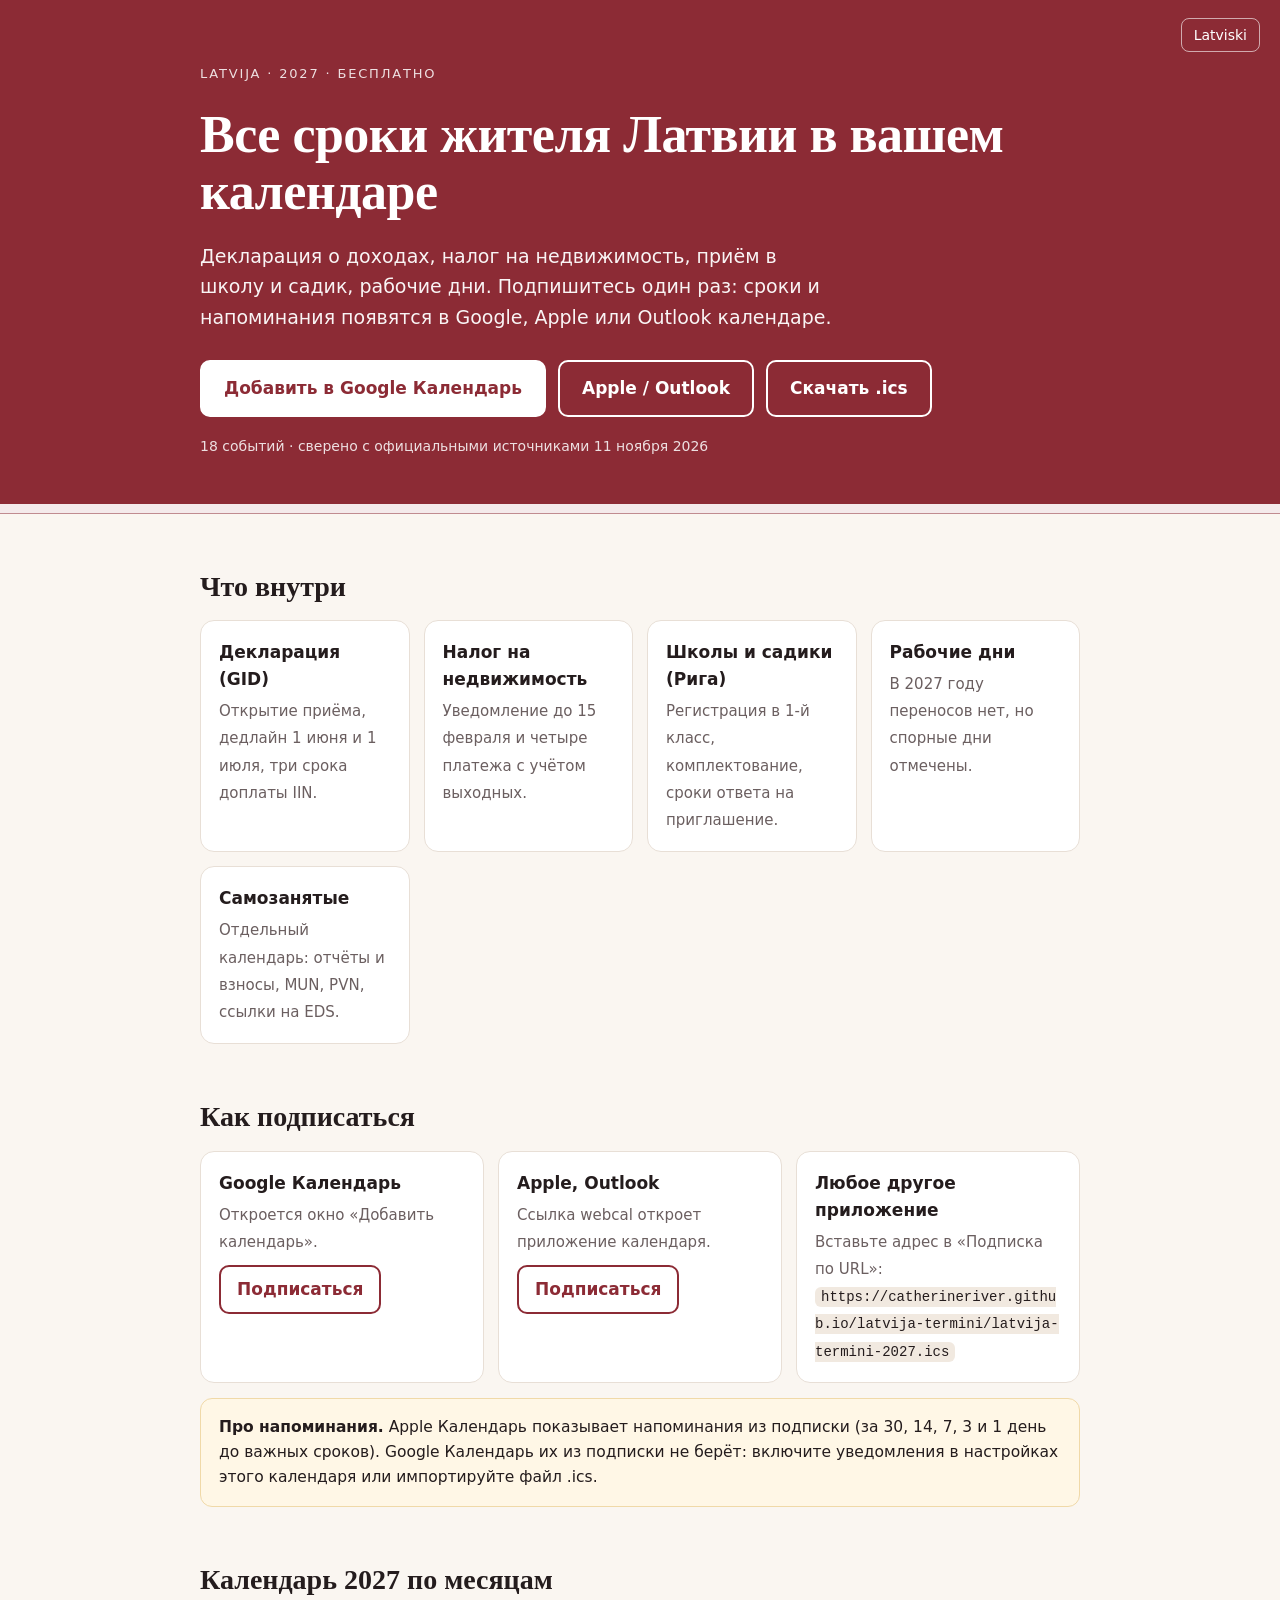
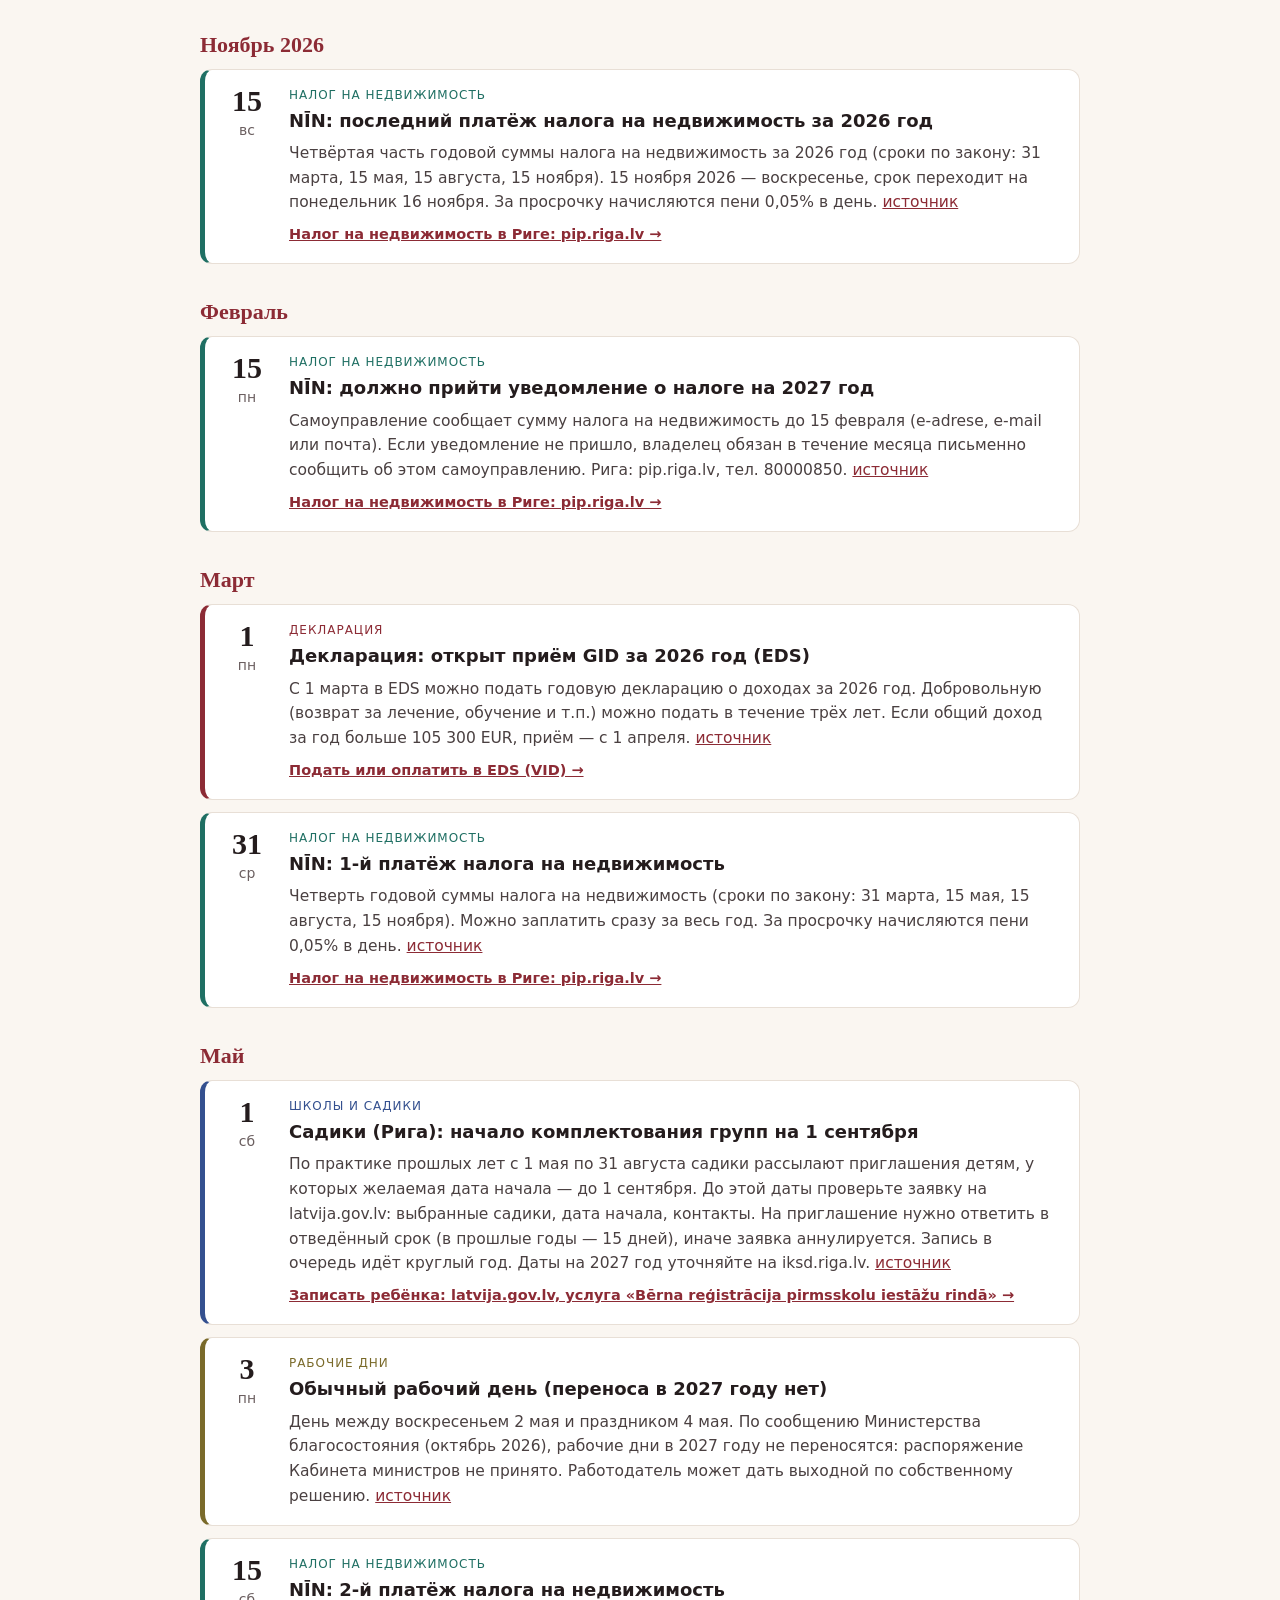
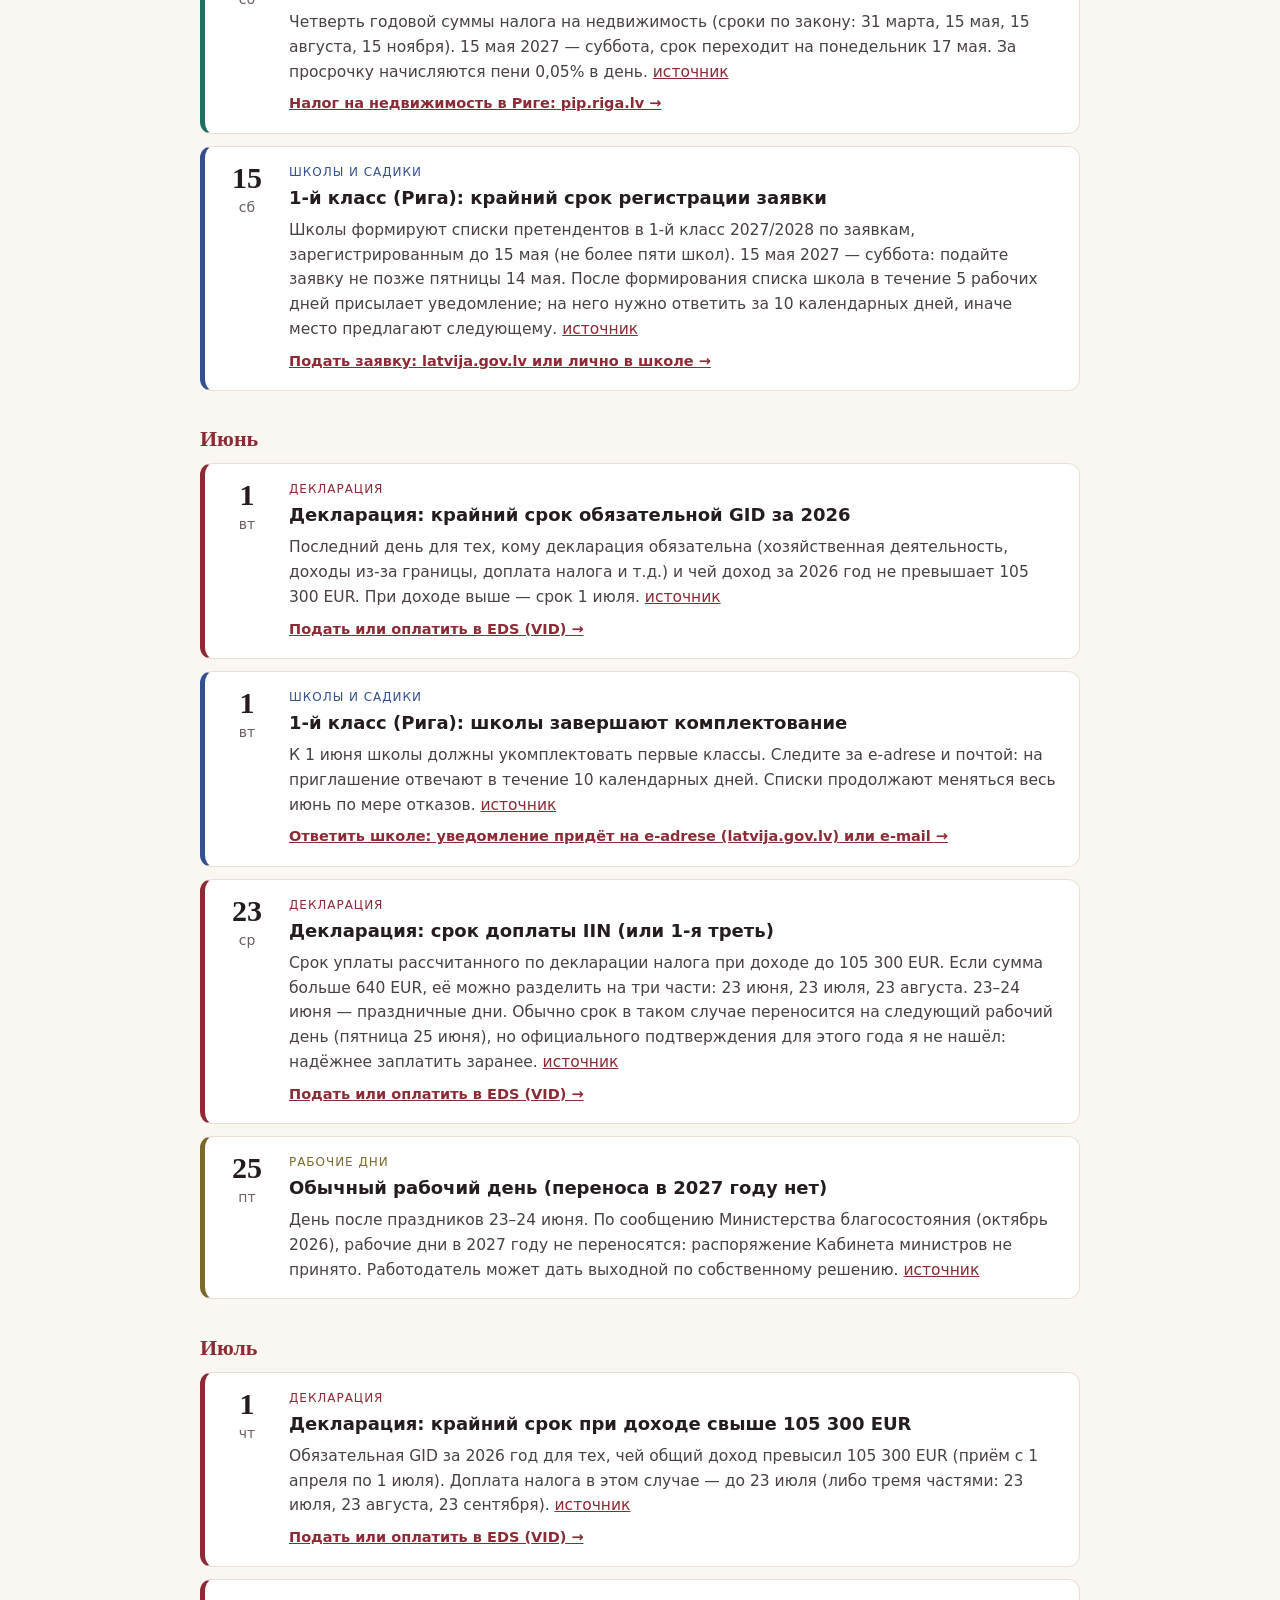
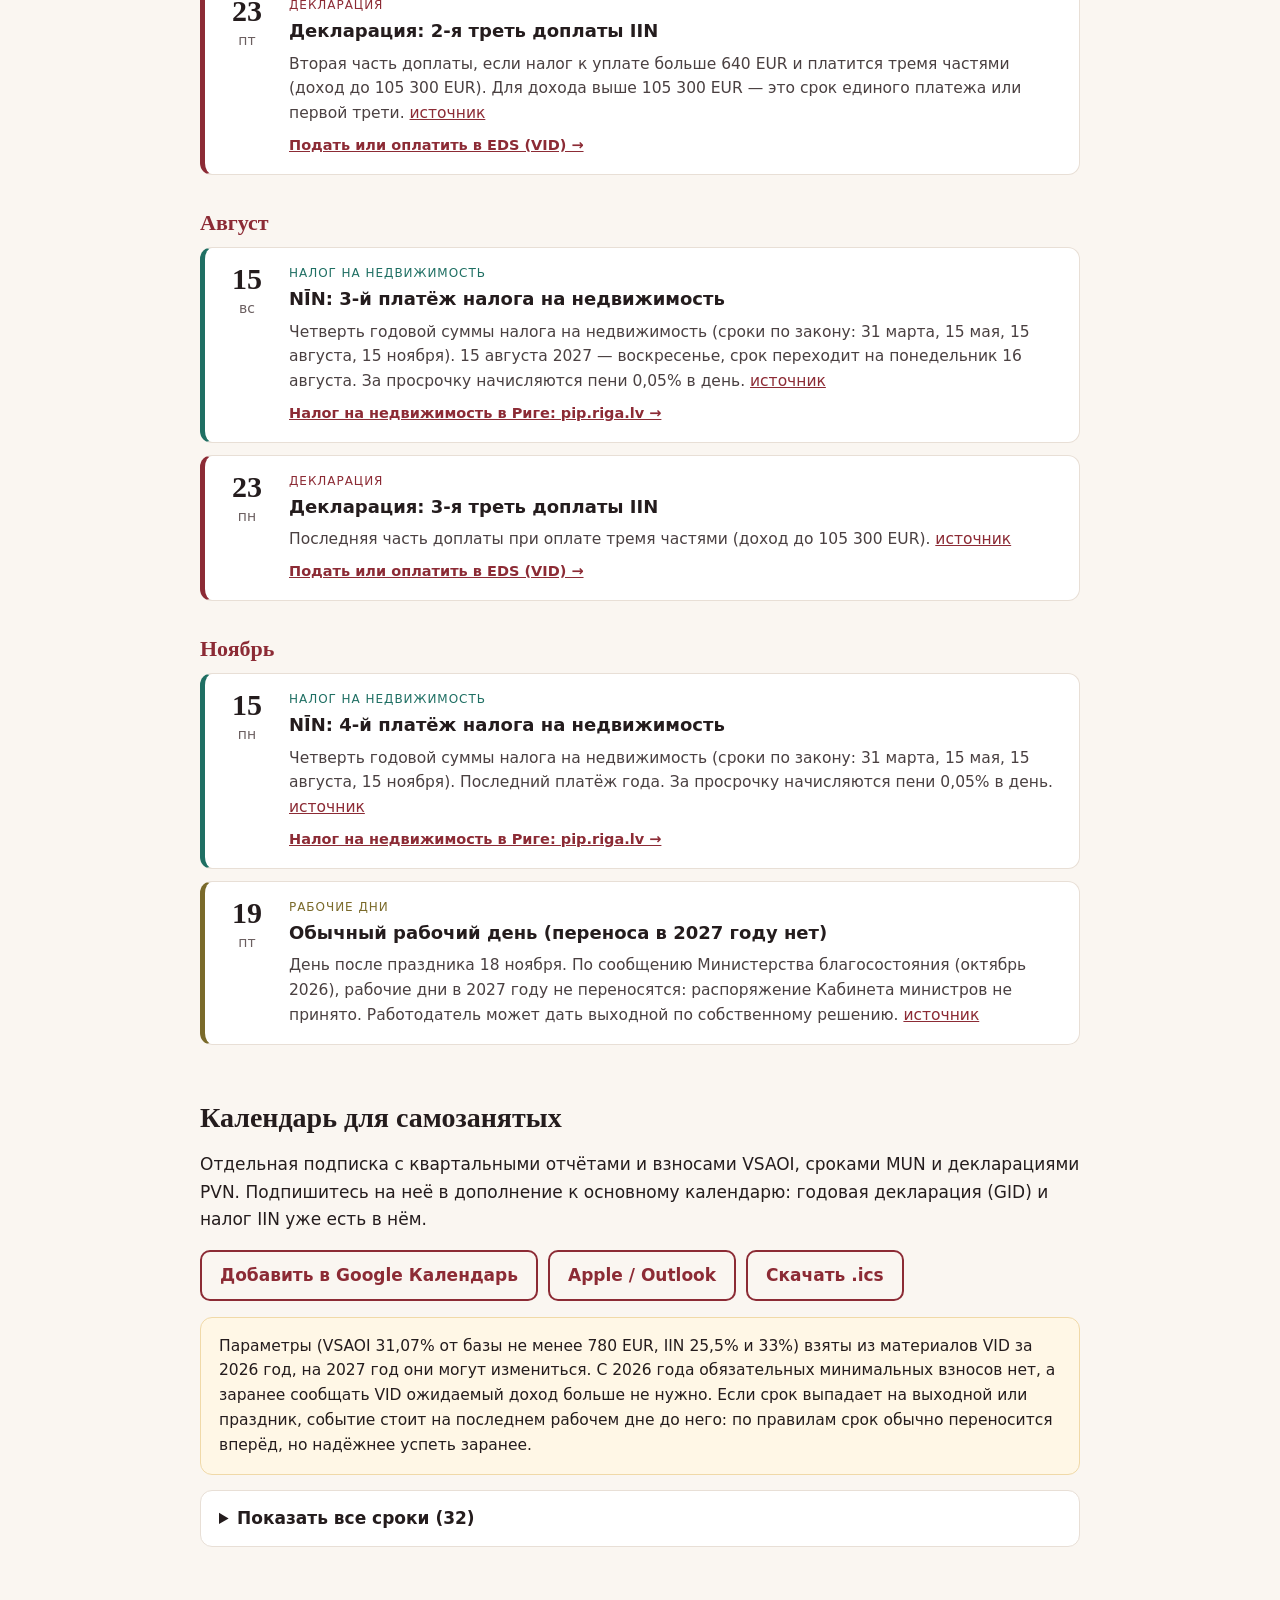
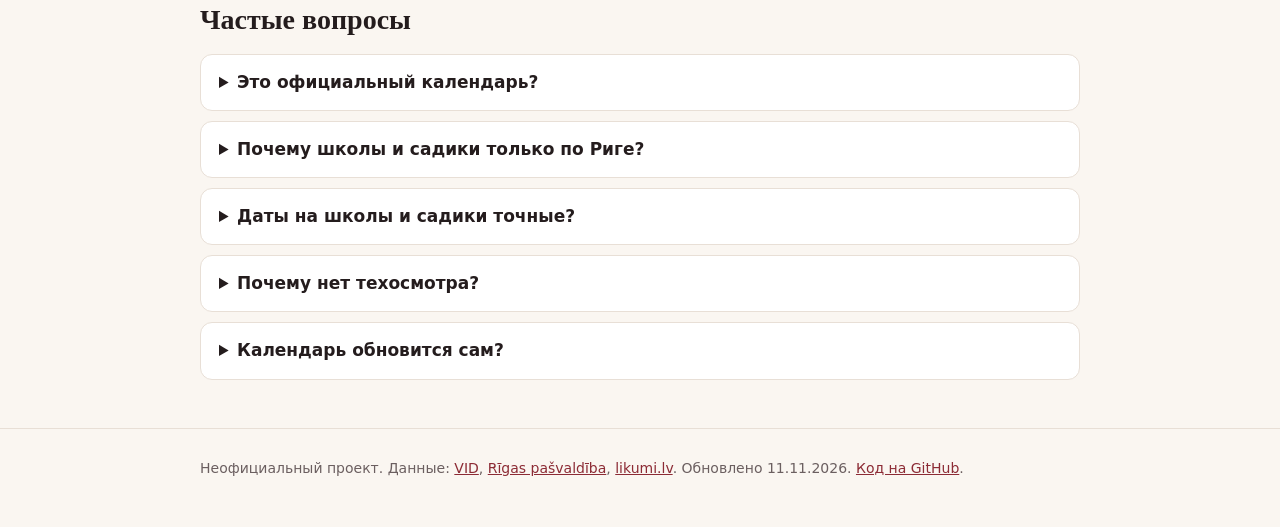
==== commit 23367a54: "Add remaining 2026 deadlines (NIN 15 Nov, PVN Nov/Dec) Co-Authored-By: Claude Sonnet 5.5 <noreply@an" ====
--- a/index.html
+++ b/index.html
@@ -22,8 +22,8 @@
 <meta property="og:image:width" content="1200"><meta property="og:image:height" content="630">
 <meta name="twitter:card" content="summary_large_image">
 <link rel="icon" href="favicon.svg" type="image/svg+xml">
-<link rel="alternate" type="text/calendar" title="Дедлайны жителя Латвии 2027" href="latvija-termini-2027.ics">
-<script type="application/ld+json">{"@context": "https://schema.org", "@graph": [{"@type": "WebSite", "@id": "https://catherineriver.github.io/latvija-termini/#site", "url": "https://catherineriver.github.io/latvija-termini/", "name": "Календарь жителя Латвии", "inLanguage": "ru"}, {"@type": "WebPage", "@id": "https://catherineriver.github.io/latvija-termini/#page", "url": "https://catherineriver.github.io/latvija-termini/", "name": "Календарь жителя Латвии 2027: декларация, налог на недвижимость, школы и садики", "description": "Бесплатный календарь-подписка (.ics) со сроками 2027 года: декларация о доходах (GID), налог на недвижимость (NĪN), приём в 1-й класс и садики в Риге, переносы рабочих дней. Есть отдельный календарь для самозанятых. Для Google, Apple и Outlook.", "inLanguage": "ru", "isPartOf": {"@id": "https://catherineriver.github.io/latvija-termini/#site"}, "dateModified": "2026-11-11"}, {"@type": "DataDownload", "name": "Дедлайны жителя Латвии 2027", "encodingFormat": "text/calendar", "contentUrl": "https://catherineriver.github.io/latvija-termini/latvija-termini-2027.ics", "inLanguage": "ru"}, {"@type": "DataDownload", "name": "Дедлайны самозанятых Латвии 2027", "encodingFormat": "text/calendar", "contentUrl": "https://catherineriver.github.io/latvija-termini/selfemployed-2027.ics", "inLanguage": "ru"}]}</script>
+<link rel="alternate" type="text/calendar" title="Дедлайны жителя Латвии 2026–2027" href="latvija-termini-2027.ics">
+<script type="application/ld+json">{"@context": "https://schema.org", "@graph": [{"@type": "WebSite", "@id": "https://catherineriver.github.io/latvija-termini/#site", "url": "https://catherineriver.github.io/latvija-termini/", "name": "Календарь жителя Латвии", "inLanguage": "ru"}, {"@type": "WebPage", "@id": "https://catherineriver.github.io/latvija-termini/#page", "url": "https://catherineriver.github.io/latvija-termini/", "name": "Календарь жителя Латвии 2027: декларация, налог на недвижимость, школы и садики", "description": "Бесплатный календарь-подписка (.ics) со сроками 2027 года: декларация о доходах (GID), налог на недвижимость (NĪN), приём в 1-й класс и садики в Риге, переносы рабочих дней. Есть отдельный календарь для самозанятых. Для Google, Apple и Outlook.", "inLanguage": "ru", "isPartOf": {"@id": "https://catherineriver.github.io/latvija-termini/#site"}, "dateModified": "2026-11-11"}, {"@type": "DataDownload", "name": "Дедлайны жителя Латвии 2026–2027", "encodingFormat": "text/calendar", "contentUrl": "https://catherineriver.github.io/latvija-termini/latvija-termini-2027.ics", "inLanguage": "ru"}, {"@type": "DataDownload", "name": "Дедлайны самозанятых Латвии 2026–2027", "encodingFormat": "text/calendar", "contentUrl": "https://catherineriver.github.io/latvija-termini/selfemployed-2027.ics", "inLanguage": "ru"}]}</script>
 <style>
 :root{--ink:#241c1d;--mut:#6b5f60;--bg:#faf6f1;--card:#fff;--line:#e8dfd6;--red:#8c2b35;--red2:#a63a45;
 --decl:#8c2b35;--nin:#1f6f63;--work:#7a6a2a;--school:#34508f}
@@ -77,7 +77,7 @@
 <h1>Все сроки жителя Латвии в вашем календаре</h1>
 <p class="lead">Декларация о доходах, налог на недвижимость, приём в школу и садик, рабочие дни. Подпишитесь один раз: сроки и напоминания появятся в Google, Apple или Outlook календаре.</p>
 <div class="cta"><a class="btn p" href="https://calendar.google.com/calendar/r?cid=webcal%3A%2F%2Fcatherineriver.github.io%2Flatvija-termini%2Flatvija-termini-2027.ics" rel="noopener">Добавить в Google Календарь</a><a class="btn s" href="webcal://catherineriver.github.io/latvija-termini/latvija-termini-2027.ics">Apple / Outlook</a><a class="btn s" href="latvija-termini-2027.ics" download>Скачать .ics</a></div>
-<div class="meta">17 событий · сверено с официальными источниками 11 ноября 2026</div>
+<div class="meta">18 событий · сверено с официальными источниками 11 ноября 2026</div>
 </div></header>
 <main class="wrap">
 <h2>Что внутри</h2>
@@ -90,12 +90,12 @@
 </div>
 <p class="note"><b>Про напоминания.</b> Apple Календарь показывает напоминания из подписки (за 30, 14, 7, 3 и 1 день до важных сроков). Google Календарь их из подписки не берёт: включите уведомления в настройках этого календаря или импортируйте файл .ics.</p>
 <h2>Календарь 2027 по месяцам</h2>
-<section class="month"><h3>Февраль</h3><ol><li class="ev nin"><div class="date"><b>15</b><span>пн</span></div><div class="body"><div class="tag">Налог на недвижимость</div><h4>NĪN: должно прийти уведомление о налоге на 2027 год</h4><p>Самоуправление сообщает сумму налога на недвижимость до 15 февраля (e-adrese, e-mail или почта). Если уведомление не пришло, владелец обязан в течение месяца письменно сообщить об этом самоуправлению. Рига: pip.riga.lv, тел. 80000850. <a href="https://pip.riga.lv" rel="noopener">источник</a></p><a class="act" href="https://pip.riga.lv" rel="noopener">Налог на недвижимость в Риге: pip.riga.lv →</a></div></li></ol></section><section class="month"><h3>Март</h3><ol><li class="ev decl"><div class="date"><b>1</b><span>пн</span></div><div class="body"><div class="tag">Декларация</div><h4>Декларация: открыт приём GID за 2026 год (EDS)</h4><p>С 1 марта в EDS можно подать годовую декларацию о доходах за 2026 год. Добровольную (возврат за лечение, обучение и т.п.) можно подать в течение трёх лет. Если общий доход за год больше 105 300 EUR, приём — с 1 апреля. <a href="https://www.vid.gov.lv/lv/gada-ienakumu-deklaracija" rel="noopener">источник</a></p><a class="act" href="https://eds.vid.gov.lv/login/" rel="noopener">Подать или оплатить в EDS (VID) →</a></div></li><li class="ev nin"><div class="date"><b>31</b><span>ср</span></div><div class="body"><div class="tag">Налог на недвижимость</div><h4>NĪN: 1-й платёж налога на недвижимость</h4><p>Четверть годовой суммы налога на недвижимость (сроки по закону: 31 марта, 15 мая, 15 августа, 15 ноября). Можно заплатить сразу за весь год. За просрочку начисляются пени 0,05% в день. <a href="https://pip.riga.lv" rel="noopener">источник</a></p><a class="act" href="https://pip.riga.lv" rel="noopener">Налог на недвижимость в Риге: pip.riga.lv →</a></div></li></ol></section><section class="month"><h3>Май</h3><ol><li class="ev school"><div class="date"><b>1</b><span>сб</span></div><div class="body"><div class="tag">Школы и садики</div><h4>Садики (Рига): начало комплектования групп на 1 сентября</h4><p>По практике прошлых лет с 1 мая по 31 августа садики рассылают приглашения детям, у которых желаемая дата начала — до 1 сентября. До этой даты проверьте заявку на latvija.gov.lv: выбранные садики, дата начала, контакты. На приглашение нужно ответить в отведённый срок (в прошлые годы — 15 дней), иначе заявка аннулируется. Запись в очередь идёт круглый год. Даты на 2027 год уточняйте на iksd.riga.lv. <a href="https://iksd.riga.lv" rel="noopener">источник</a></p><a class="act" href="https://latvija.gov.lv" rel="noopener">Записать ребёнка: latvija.gov.lv, услуга «Bērna reģistrācija pirmsskolu iestāžu rindā» →</a></div></li><li class="ev work"><div class="date"><b>3</b><span>пн</span></div><div class="body"><div class="tag">Рабочие дни</div><h4>Обычный рабочий день (переноса в 2027 году нет)</h4><p>День между воскресеньем 2 мая и праздником 4 мая. По сообщению Министерства благосостояния (октябрь 2026), рабочие дни в 2027 году не переносятся: распоряжение Кабинета министров не принято. Работодатель может дать выходной по собственному решению. <a href="https://ifinanses.lv/zinas/actual-2027-gada-darba-dienas-netiek-parceltas/31835" rel="noopener">источник</a></p></div></li><li class="ev nin"><div class="date"><b>15</b><span>сб</span></div><div class="body"><div class="tag">Налог на недвижимость</div><h4>NĪN: 2-й платёж налога на недвижимость</h4><p>Четверть годовой суммы налога на недвижимость (сроки по закону: 31 марта, 15 мая, 15 августа, 15 ноября). 15 мая 2027 — суббота, срок переходит на понедельник 17 мая. За просрочку начисляются пени 0,05% в день. <a href="https://pip.riga.lv" rel="noopener">источник</a></p><a class="act" href="https://pip.riga.lv" rel="noopener">Налог на недвижимость в Риге: pip.riga.lv →</a></div></li><li class="ev school"><div class="date"><b>15</b><span>сб</span></div><div class="body"><div class="tag">Школы и садики</div><h4>1-й класс (Рига): крайний срок регистрации заявки</h4><p>Школы формируют списки претендентов в 1-й класс 2027/2028 по заявкам, зарегистрированным до 15 мая (не более пяти школ). 15 мая 2027 — суббота: подайте заявку не позже пятницы 14 мая. После формирования списка школа в течение 5 рабочих дней присылает уведомление; на него нужно ответить за 10 календарных дней, иначе место предлагают следующему. <a href="https://likumi.lv/ta/id/341736" rel="noopener">источник</a></p><a class="act" href="https://latvija.gov.lv" rel="noopener">Подать заявку: latvija.gov.lv или лично в школе →</a></div></li></ol></section><section class="month"><h3>Июнь</h3><ol><li class="ev decl"><div class="date"><b>1</b><span>вт</span></div><div class="body"><div class="tag">Декларация</div><h4>Декларация: крайний срок обязательной GID за 2026</h4><p>Последний день для тех, кому декларация обязательна (хозяйственная деятельность, доходы из-за границы, доплата налога и т.д.) и чей доход за 2026 год не превышает 105 300 EUR. При доходе выше — срок 1 июля. <a href="https://www.vid.gov.lv/lv/gada-ienakumu-deklaracija" rel="noopener">источник</a></p><a class="act" href="https://eds.vid.gov.lv/login/" rel="noopener">Подать или оплатить в EDS (VID) →</a></div></li><li class="ev school"><div class="date"><b>1</b><span>вт</span></div><div class="body"><div class="tag">Школы и садики</div><h4>1-й класс (Рига): школы завершают комплектование</h4><p>К 1 июня школы должны укомплектовать первые классы. Следите за e-adrese и почтой: на приглашение отвечают в течение 10 календарных дней. Списки продолжают меняться весь июнь по мере отказов. <a href="https://likumi.lv/ta/id/341736" rel="noopener">источник</a></p><a class="act" href="https://latvija.gov.lv" rel="noopener">Ответить школе: уведомление придёт на e-adrese (latvija.gov.lv) или e-mail →</a></div></li><li class="ev decl"><div class="date"><b>23</b><span>ср</span></div><div class="body"><div class="tag">Декларация</div><h4>Декларация: срок доплаты IIN (или 1-я треть)</h4><p>Срок уплаты рассчитанного по декларации налога при доходе до 105 300 EUR. Если сумма больше 640 EUR, её можно разделить на три части: 23 июня, 23 июля, 23 августа. 23–24 июня — праздничные дни. Обычно срок в таком случае переносится на следующий рабочий день (пятница 25 июня), но официального подтверждения для этого года я не нашёл: надёжнее заплатить заранее. <a href="https://www.vid.gov.lv/lv/gada-ienakumu-deklaracija" rel="noopener">источник</a></p><a class="act" href="https://eds.vid.gov.lv/login/" rel="noopener">Подать или оплатить в EDS (VID) →</a></div></li><li class="ev work"><div class="date"><b>25</b><span>пт</span></div><div class="body"><div class="tag">Рабочие дни</div><h4>Обычный рабочий день (переноса в 2027 году нет)</h4><p>День после праздников 23–24 июня. По сообщению Министерства благосостояния (октябрь 2026), рабочие дни в 2027 году не переносятся: распоряжение Кабинета министров не принято. Работодатель может дать выходной по собственному решению. <a href="https://ifinanses.lv/zinas/actual-2027-gada-darba-dienas-netiek-parceltas/31835" rel="noopener">источник</a></p></div></li></ol></section><section class="month"><h3>Июль</h3><ol><li class="ev decl"><div class="date"><b>1</b><span>чт</span></div><div class="body"><div class="tag">Декларация</div><h4>Декларация: крайний срок при доходе свыше 105 300 EUR</h4><p>Обязательная GID за 2026 год для тех, чей общий доход превысил 105 300 EUR (приём с 1 апреля по 1 июля). Доплата налога в этом случае — до 23 июля (либо тремя частями: 23 июля, 23 августа, 23 сентября). <a href="https://www.vid.gov.lv/lv/gada-ienakumu-deklaracija" rel="noopener">источник</a></p><a class="act" href="https://eds.vid.gov.lv/login/" rel="noopener">Подать или оплатить в EDS (VID) →</a></div></li><li class="ev decl"><div class="date"><b>23</b><span>пт</span></div><div class="body"><div class="tag">Декларация</div><h4>Декларация: 2-я треть доплаты IIN</h4><p>Вторая часть доплаты, если налог к уплате больше 640 EUR и платится тремя частями (доход до 105 300 EUR). Для дохода выше 105 300 EUR — это срок единого платежа или первой трети. <a href="https://www.vid.gov.lv/lv/gada-ienakumu-deklaracija" rel="noopener">источник</a></p><a class="act" href="https://eds.vid.gov.lv/login/" rel="noopener">Подать или оплатить в EDS (VID) →</a></div></li></ol></section><section class="month"><h3>Август</h3><ol><li class="ev nin"><div class="date"><b>15</b><span>вс</span></div><div class="body"><div class="tag">Налог на недвижимость</div><h4>NĪN: 3-й платёж налога на недвижимость</h4><p>Четверть годовой суммы налога на недвижимость (сроки по закону: 31 марта, 15 мая, 15 августа, 15 ноября). 15 августа 2027 — воскресенье, срок переходит на понедельник 16 августа. За просрочку начисляются пени 0,05% в день. <a href="https://pip.riga.lv" rel="noopener">источник</a></p><a class="act" href="https://pip.riga.lv" rel="noopener">Налог на недвижимость в Риге: pip.riga.lv →</a></div></li><li class="ev decl"><div class="date"><b>23</b><span>пн</span></div><div class="body"><div class="tag">Декларация</div><h4>Декларация: 3-я треть доплаты IIN</h4><p>Последняя часть доплаты при оплате тремя частями (доход до 105 300 EUR). <a href="https://www.vid.gov.lv/lv/gada-ienakumu-deklaracija" rel="noopener">источник</a></p><a class="act" href="https://eds.vid.gov.lv/login/" rel="noopener">Подать или оплатить в EDS (VID) →</a></div></li></ol></section><section class="month"><h3>Ноябрь</h3><ol><li class="ev nin"><div class="date"><b>15</b><span>пн</span></div><div class="body"><div class="tag">Налог на недвижимость</div><h4>NĪN: 4-й платёж налога на недвижимость</h4><p>Четверть годовой суммы налога на недвижимость (сроки по закону: 31 марта, 15 мая, 15 августа, 15 ноября). Последний платёж года. За просрочку начисляются пени 0,05% в день. <a href="https://pip.riga.lv" rel="noopener">источник</a></p><a class="act" href="https://pip.riga.lv" rel="noopener">Налог на недвижимость в Риге: pip.riga.lv →</a></div></li><li class="ev work"><div class="date"><b>19</b><span>пт</span></div><div class="body"><div class="tag">Рабочие дни</div><h4>Обычный рабочий день (переноса в 2027 году нет)</h4><p>День после праздника 18 ноября. По сообщению Министерства благосостояния (октябрь 2026), рабочие дни в 2027 году не переносятся: распоряжение Кабинета министров не принято. Работодатель может дать выходной по собственному решению. <a href="https://ifinanses.lv/zinas/actual-2027-gada-darba-dienas-netiek-parceltas/31835" rel="noopener">источник</a></p></div></li></ol></section>
+<section class="month"><h3>Ноябрь 2026</h3><ol><li class="ev nin"><div class="date"><b>15</b><span>вс</span></div><div class="body"><div class="tag">Налог на недвижимость</div><h4>NĪN: последний платёж налога на недвижимость за 2026 год</h4><p>Четвёртая часть годовой суммы налога на недвижимость за 2026 год (сроки по закону: 31 марта, 15 мая, 15 августа, 15 ноября). 15 ноября 2026 — воскресенье, срок переходит на понедельник 16 ноября. За просрочку начисляются пени 0,05% в день. <a href="https://pip.riga.lv" rel="noopener">источник</a></p><a class="act" href="https://pip.riga.lv" rel="noopener">Налог на недвижимость в Риге: pip.riga.lv →</a></div></li></ol></section><section class="month"><h3>Февраль</h3><ol><li class="ev nin"><div class="date"><b>15</b><span>пн</span></div><div class="body"><div class="tag">Налог на недвижимость</div><h4>NĪN: должно прийти уведомление о налоге на 2027 год</h4><p>Самоуправление сообщает сумму налога на недвижимость до 15 февраля (e-adrese, e-mail или почта). Если уведомление не пришло, владелец обязан в течение месяца письменно сообщить об этом самоуправлению. Рига: pip.riga.lv, тел. 80000850. <a href="https://pip.riga.lv" rel="noopener">источник</a></p><a class="act" href="https://pip.riga.lv" rel="noopener">Налог на недвижимость в Риге: pip.riga.lv →</a></div></li></ol></section><section class="month"><h3>Март</h3><ol><li class="ev decl"><div class="date"><b>1</b><span>пн</span></div><div class="body"><div class="tag">Декларация</div><h4>Декларация: открыт приём GID за 2026 год (EDS)</h4><p>С 1 марта в EDS можно подать годовую декларацию о доходах за 2026 год. Добровольную (возврат за лечение, обучение и т.п.) можно подать в течение трёх лет. Если общий доход за год больше 105 300 EUR, приём — с 1 апреля. <a href="https://www.vid.gov.lv/lv/gada-ienakumu-deklaracija" rel="noopener">источник</a></p><a class="act" href="https://eds.vid.gov.lv/login/" rel="noopener">Подать или оплатить в EDS (VID) →</a></div></li><li class="ev nin"><div class="date"><b>31</b><span>ср</span></div><div class="body"><div class="tag">Налог на недвижимость</div><h4>NĪN: 1-й платёж налога на недвижимость</h4><p>Четверть годовой суммы налога на недвижимость (сроки по закону: 31 марта, 15 мая, 15 августа, 15 ноября). Можно заплатить сразу за весь год. За просрочку начисляются пени 0,05% в день. <a href="https://pip.riga.lv" rel="noopener">источник</a></p><a class="act" href="https://pip.riga.lv" rel="noopener">Налог на недвижимость в Риге: pip.riga.lv →</a></div></li></ol></section><section class="month"><h3>Май</h3><ol><li class="ev school"><div class="date"><b>1</b><span>сб</span></div><div class="body"><div class="tag">Школы и садики</div><h4>Садики (Рига): начало комплектования групп на 1 сентября</h4><p>По практике прошлых лет с 1 мая по 31 августа садики рассылают приглашения детям, у которых желаемая дата начала — до 1 сентября. До этой даты проверьте заявку на latvija.gov.lv: выбранные садики, дата начала, контакты. На приглашение нужно ответить в отведённый срок (в прошлые годы — 15 дней), иначе заявка аннулируется. Запись в очередь идёт круглый год. Даты на 2027 год уточняйте на iksd.riga.lv. <a href="https://iksd.riga.lv" rel="noopener">источник</a></p><a class="act" href="https://latvija.gov.lv" rel="noopener">Записать ребёнка: latvija.gov.lv, услуга «Bērna reģistrācija pirmsskolu iestāžu rindā» →</a></div></li><li class="ev work"><div class="date"><b>3</b><span>пн</span></div><div class="body"><div class="tag">Рабочие дни</div><h4>Обычный рабочий день (переноса в 2027 году нет)</h4><p>День между воскресеньем 2 мая и праздником 4 мая. По сообщению Министерства благосостояния (октябрь 2026), рабочие дни в 2027 году не переносятся: распоряжение Кабинета министров не принято. Работодатель может дать выходной по собственному решению. <a href="https://ifinanses.lv/zinas/actual-2027-gada-darba-dienas-netiek-parceltas/31835" rel="noopener">источник</a></p></div></li><li class="ev nin"><div class="date"><b>15</b><span>сб</span></div><div class="body"><div class="tag">Налог на недвижимость</div><h4>NĪN: 2-й платёж налога на недвижимость</h4><p>Четверть годовой суммы налога на недвижимость (сроки по закону: 31 марта, 15 мая, 15 августа, 15 ноября). 15 мая 2027 — суббота, срок переходит на понедельник 17 мая. За просрочку начисляются пени 0,05% в день. <a href="https://pip.riga.lv" rel="noopener">источник</a></p><a class="act" href="https://pip.riga.lv" rel="noopener">Налог на недвижимость в Риге: pip.riga.lv →</a></div></li><li class="ev school"><div class="date"><b>15</b><span>сб</span></div><div class="body"><div class="tag">Школы и садики</div><h4>1-й класс (Рига): крайний срок регистрации заявки</h4><p>Школы формируют списки претендентов в 1-й класс 2027/2028 по заявкам, зарегистрированным до 15 мая (не более пяти школ). 15 мая 2027 — суббота: подайте заявку не позже пятницы 14 мая. После формирования списка школа в течение 5 рабочих дней присылает уведомление; на него нужно ответить за 10 календарных дней, иначе место предлагают следующему. <a href="https://likumi.lv/ta/id/341736" rel="noopener">источник</a></p><a class="act" href="https://latvija.gov.lv" rel="noopener">Подать заявку: latvija.gov.lv или лично в школе →</a></div></li></ol></section><section class="month"><h3>Июнь</h3><ol><li class="ev decl"><div class="date"><b>1</b><span>вт</span></div><div class="body"><div class="tag">Декларация</div><h4>Декларация: крайний срок обязательной GID за 2026</h4><p>Последний день для тех, кому декларация обязательна (хозяйственная деятельность, доходы из-за границы, доплата налога и т.д.) и чей доход за 2026 год не превышает 105 300 EUR. При доходе выше — срок 1 июля. <a href="https://www.vid.gov.lv/lv/gada-ienakumu-deklaracija" rel="noopener">источник</a></p><a class="act" href="https://eds.vid.gov.lv/login/" rel="noopener">Подать или оплатить в EDS (VID) →</a></div></li><li class="ev school"><div class="date"><b>1</b><span>вт</span></div><div class="body"><div class="tag">Школы и садики</div><h4>1-й класс (Рига): школы завершают комплектование</h4><p>К 1 июня школы должны укомплектовать первые классы. Следите за e-adrese и почтой: на приглашение отвечают в течение 10 календарных дней. Списки продолжают меняться весь июнь по мере отказов. <a href="https://likumi.lv/ta/id/341736" rel="noopener">источник</a></p><a class="act" href="https://latvija.gov.lv" rel="noopener">Ответить школе: уведомление придёт на e-adrese (latvija.gov.lv) или e-mail →</a></div></li><li class="ev decl"><div class="date"><b>23</b><span>ср</span></div><div class="body"><div class="tag">Декларация</div><h4>Декларация: срок доплаты IIN (или 1-я треть)</h4><p>Срок уплаты рассчитанного по декларации налога при доходе до 105 300 EUR. Если сумма больше 640 EUR, её можно разделить на три части: 23 июня, 23 июля, 23 августа. 23–24 июня — праздничные дни. Обычно срок в таком случае переносится на следующий рабочий день (пятница 25 июня), но официального подтверждения для этого года я не нашёл: надёжнее заплатить заранее. <a href="https://www.vid.gov.lv/lv/gada-ienakumu-deklaracija" rel="noopener">источник</a></p><a class="act" href="https://eds.vid.gov.lv/login/" rel="noopener">Подать или оплатить в EDS (VID) →</a></div></li><li class="ev work"><div class="date"><b>25</b><span>пт</span></div><div class="body"><div class="tag">Рабочие дни</div><h4>Обычный рабочий день (переноса в 2027 году нет)</h4><p>День после праздников 23–24 июня. По сообщению Министерства благосостояния (октябрь 2026), рабочие дни в 2027 году не переносятся: распоряжение Кабинета министров не принято. Работодатель может дать выходной по собственному решению. <a href="https://ifinanses.lv/zinas/actual-2027-gada-darba-dienas-netiek-parceltas/31835" rel="noopener">источник</a></p></div></li></ol></section><section class="month"><h3>Июль</h3><ol><li class="ev decl"><div class="date"><b>1</b><span>чт</span></div><div class="body"><div class="tag">Декларация</div><h4>Декларация: крайний срок при доходе свыше 105 300 EUR</h4><p>Обязательная GID за 2026 год для тех, чей общий доход превысил 105 300 EUR (приём с 1 апреля по 1 июля). Доплата налога в этом случае — до 23 июля (либо тремя частями: 23 июля, 23 августа, 23 сентября). <a href="https://www.vid.gov.lv/lv/gada-ienakumu-deklaracija" rel="noopener">источник</a></p><a class="act" href="https://eds.vid.gov.lv/login/" rel="noopener">Подать или оплатить в EDS (VID) →</a></div></li><li class="ev decl"><div class="date"><b>23</b><span>пт</span></div><div class="body"><div class="tag">Декларация</div><h4>Декларация: 2-я треть доплаты IIN</h4><p>Вторая часть доплаты, если налог к уплате больше 640 EUR и платится тремя частями (доход до 105 300 EUR). Для дохода выше 105 300 EUR — это срок единого платежа или первой трети. <a href="https://www.vid.gov.lv/lv/gada-ienakumu-deklaracija" rel="noopener">источник</a></p><a class="act" href="https://eds.vid.gov.lv/login/" rel="noopener">Подать или оплатить в EDS (VID) →</a></div></li></ol></section><section class="month"><h3>Август</h3><ol><li class="ev nin"><div class="date"><b>15</b><span>вс</span></div><div class="body"><div class="tag">Налог на недвижимость</div><h4>NĪN: 3-й платёж налога на недвижимость</h4><p>Четверть годовой суммы налога на недвижимость (сроки по закону: 31 марта, 15 мая, 15 августа, 15 ноября). 15 августа 2027 — воскресенье, срок переходит на понедельник 16 августа. За просрочку начисляются пени 0,05% в день. <a href="https://pip.riga.lv" rel="noopener">источник</a></p><a class="act" href="https://pip.riga.lv" rel="noopener">Налог на недвижимость в Риге: pip.riga.lv →</a></div></li><li class="ev decl"><div class="date"><b>23</b><span>пн</span></div><div class="body"><div class="tag">Декларация</div><h4>Декларация: 3-я треть доплаты IIN</h4><p>Последняя часть доплаты при оплате тремя частями (доход до 105 300 EUR). <a href="https://www.vid.gov.lv/lv/gada-ienakumu-deklaracija" rel="noopener">источник</a></p><a class="act" href="https://eds.vid.gov.lv/login/" rel="noopener">Подать или оплатить в EDS (VID) →</a></div></li></ol></section><section class="month"><h3>Ноябрь</h3><ol><li class="ev nin"><div class="date"><b>15</b><span>пн</span></div><div class="body"><div class="tag">Налог на недвижимость</div><h4>NĪN: 4-й платёж налога на недвижимость</h4><p>Четверть годовой суммы налога на недвижимость (сроки по закону: 31 марта, 15 мая, 15 августа, 15 ноября). Последний платёж года. За просрочку начисляются пени 0,05% в день. <a href="https://pip.riga.lv" rel="noopener">источник</a></p><a class="act" href="https://pip.riga.lv" rel="noopener">Налог на недвижимость в Риге: pip.riga.lv →</a></div></li><li class="ev work"><div class="date"><b>19</b><span>пт</span></div><div class="body"><div class="tag">Рабочие дни</div><h4>Обычный рабочий день (переноса в 2027 году нет)</h4><p>День после праздника 18 ноября. По сообщению Министерства благосостояния (октябрь 2026), рабочие дни в 2027 году не переносятся: распоряжение Кабинета министров не принято. Работодатель может дать выходной по собственному решению. <a href="https://ifinanses.lv/zinas/actual-2027-gada-darba-dienas-netiek-parceltas/31835" rel="noopener">источник</a></p></div></li></ol></section>
 <h2 id="selfemployed">Календарь для самозанятых</h2>
 <p>Отдельная подписка с квартальными отчётами и взносами VSAOI, сроками MUN и декларациями PVN. Подпишитесь на неё в дополнение к основному календарю: годовая декларация (GID) и налог IIN уже есть в нём.</p>
 <div class="cta2"><a class="btn" href="https://calendar.google.com/calendar/r?cid=webcal%3A%2F%2Fcatherineriver.github.io%2Flatvija-termini%2Fselfemployed-2027.ics" rel="noopener">Добавить в Google Календарь</a><a class="btn" href="webcal://catherineriver.github.io/latvija-termini/selfemployed-2027.ics">Apple / Outlook</a><a class="btn" href="selfemployed-2027.ics" download>Скачать .ics</a></div>
 <p class="note">Параметры (VSAOI 31,07% от базы не менее 780 EUR, IIN 25,5% и 33%) взяты из материалов VID за 2026 год, на 2027 год они могут измениться. С 2026 года обязательных минимальных взносов нет, а заранее сообщать VID ожидаемый доход больше не нужно. Если срок выпадает на выходной или праздник, событие стоит на последнем рабочем дне до него: по правилам срок обычно переносится вперёд, но надёжнее успеть заранее.</p>
-<details class="all"><summary>Показать все сроки (30)</summary><section class="month"><h3>Декабрь 2026</h3><ol><li class="ev mun"><div class="date"><b>15</b><span>вт</span></div><div class="body"><div class="tag">Самозанятые · MUN</div><h4>MUN: последний срок заявки на переход на микропредприятие с 2027 года</h4><p>Чтобы перейти на налог микропредприятия (MUN) с другого режима, заявку нужно подать в VID до 15 декабря предыдущего года. По данным сторонних источников, MUN доступен при обороте до 50 000 EUR в год. Условия проверьте у VID. <a href="https://www.vid.gov.lv/lv/media/30731/download" rel="noopener">источник</a></p><a class="act" href="https://eds.vid.gov.lv/login/" rel="noopener">Подать или оплатить в EDS (VID) →</a></div></li></ol></section><section class="month"><h3>Январь</h3><ol><li class="ev se"><div class="date"><b>15</b><span>пт</span></div><div class="body"><div class="tag">Самозанятые · общий режим</div><h4>Самозанятые: отчёт за IV квартал 2026 (pašnodarbinātā ziņojums)</h4><p>Квартальный отчёт самозанятого в EDS: подать до 17 января. 17 января — воскресенье. По правилам срок обычно переносится на следующий рабочий день, но надёжнее успеть до пятницы, 15 января. Взносы VSAOI нужно заплатить до 23-го числа. Общий режим. <a href="https://www.vid.gov.lv/lv/media/29738/download" rel="noopener">источник</a></p><a class="act" href="https://eds.vid.gov.lv/login/" rel="noopener">Подать или оплатить в EDS (VID) →</a></div></li><li class="ev mun"><div class="date"><b>15</b><span>пт</span></div><div class="body"><div class="tag">Самозанятые · MUN</div><h4>MUN: декларация за IV квартал 2026</h4><p>Квартальная декларация плательщика налога микропредприятия в EDS: до 15 января. Налог (25%: 20% IIN и 80% VSAOI) платится до 23-го числа. <a href="https://www.vid.gov.lv/lv/media/30731/download" rel="noopener">источник</a></p><a class="act" href="https://eds.vid.gov.lv/login/" rel="noopener">Подать или оплатить в EDS (VID) →</a></div></li><li class="ev vat"><div class="date"><b>20</b><span>ср</span></div><div class="body"><div class="tag">PVN</div><h4>PVN: декларация за декабрь 2026 (оплата до 23-го)</h4><p>Декларация PVN подаётся в EDS в течение 20 дней после окончания налогового периода (до 20 января). Налог платится до 23-го числа следующего месяца. Относится к зарегистрированным плательщикам PVN. Если у вас квартальный период, подавайте только в январе, апреле, июле и октябре. <a href="https://www.vid.gov.lv/lv/media/2299/download" rel="noopener">источник</a></p><a class="act" href="https://eds.vid.gov.lv/login/" rel="noopener">Подать или оплатить в EDS (VID) →</a></div></li><li class="ev mun"><div class="date"><b>22</b><span>пт</span></div><div class="body"><div class="tag">Самозанятые · MUN</div><h4>MUN: оплата налога за IV квартал 2026</h4><p>Налог микропредприятия платится на единый налоговый счёт до 23 января. 23 января — суббота. По правилам срок обычно переносится на следующий рабочий день, но надёжнее успеть до пятницы, 22 января. <a href="https://www.vid.gov.lv/lv/media/30731/download" rel="noopener">источник</a></p><a class="act" href="https://eds.vid.gov.lv/login/" rel="noopener">Подать или оплатить в EDS (VID) →</a></div></li><li class="ev se"><div class="date"><b>25</b><span>пн</span></div><div class="body"><div class="tag">Самозанятые · общий режим</div><h4>Самозанятые: оплата VSAOI за IV квартал 2026</h4><p>Взносы VSAOI самозанятого платятся на единый налоговый счёт до 23 января. 23 января — суббота; VID указывает срок оплаты 25 января. Ставка 31,07% от месячной базы, не менее 780 EUR при доходе от 780 EUR в месяц (параметры 2026 года, на 2027 год уточняйте). Обязательных минимальных взносов с 2026 года нет. <a href="https://www.vid.gov.lv/lv/media/29738/download" rel="noopener">источник</a></p><a class="act" href="https://eds.vid.gov.lv/login/" rel="noopener">Подать или оплатить в EDS (VID) →</a></div></li></ol></section><section class="month"><h3>Февраль</h3><ol><li class="ev vat"><div class="date"><b>19</b><span>пт</span></div><div class="body"><div class="tag">PVN</div><h4>PVN: декларация за январь 2027 (оплата до 23-го)</h4><p>Декларация PVN подаётся в EDS в течение 20 дней после окончания налогового периода (до 20 февраля). 20 февраля — суббота. По правилам срок обычно переносится на следующий рабочий день, но надёжнее успеть до пятницы, 19 февраля. Налог платится до 23-го числа следующего месяца. Относится к зарегистрированным плательщикам PVN. Если у вас квартальный период, подавайте только в январе, апреле, июле и октябре. <a href="https://www.vid.gov.lv/lv/media/2299/download" rel="noopener">источник</a></p><a class="act" href="https://eds.vid.gov.lv/login/" rel="noopener">Подать или оплатить в EDS (VID) →</a></div></li></ol></section><section class="month"><h3>Март</h3><ol><li class="ev vat"><div class="date"><b>19</b><span>пт</span></div><div class="body"><div class="tag">PVN</div><h4>PVN: декларация за февраль 2027 (оплата до 23-го)</h4><p>Декларация PVN подаётся в EDS в течение 20 дней после окончания налогового периода (до 20 марта). 20 марта — суббота. По правилам срок обычно переносится на следующий рабочий день, но надёжнее успеть до пятницы, 19 марта. Налог платится до 23-го числа следующего месяца. Относится к зарегистрированным плательщикам PVN. Если у вас квартальный период, подавайте только в январе, апреле, июле и октябре. <a href="https://www.vid.gov.lv/lv/media/2299/download" rel="noopener">источник</a></p><a class="act" href="https://eds.vid.gov.lv/login/" rel="noopener">Подать или оплатить в EDS (VID) →</a></div></li></ol></section><section class="month"><h3>Апрель</h3><ol><li class="ev mun"><div class="date"><b>15</b><span>чт</span></div><div class="body"><div class="tag">Самозанятые · MUN</div><h4>MUN: декларация за I квартал 2027</h4><p>Квартальная декларация плательщика налога микропредприятия в EDS: до 15 апреля. Налог (25%: 20% IIN и 80% VSAOI) платится до 23-го числа. <a href="https://www.vid.gov.lv/lv/media/30731/download" rel="noopener">источник</a></p><a class="act" href="https://eds.vid.gov.lv/login/" rel="noopener">Подать или оплатить в EDS (VID) →</a></div></li><li class="ev se"><div class="date"><b>16</b><span>пт</span></div><div class="body"><div class="tag">Самозанятые · общий режим</div><h4>Самозанятые: отчёт за I квартал 2027 (pašnodarbinātā ziņojums)</h4><p>Квартальный отчёт самозанятого в EDS: подать до 17 апреля. 17 апреля — суббота. По правилам срок обычно переносится на следующий рабочий день, но надёжнее успеть до пятницы, 16 апреля. Взносы VSAOI нужно заплатить до 23-го числа. Общий режим. <a href="https://www.vid.gov.lv/lv/media/29738/download" rel="noopener">источник</a></p><a class="act" href="https://eds.vid.gov.lv/login/" rel="noopener">Подать или оплатить в EDS (VID) →</a></div></li><li class="ev vat"><div class="date"><b>20</b><span>вт</span></div><div class="body"><div class="tag">PVN</div><h4>PVN: декларация за март 2027 (оплата до 23-го)</h4><p>Декларация PVN подаётся в EDS в течение 20 дней после окончания налогового периода (до 20 апреля). Налог платится до 23-го числа следующего месяца. Относится к зарегистрированным плательщикам PVN. Если у вас квартальный период, подавайте только в январе, апреле, июле и октябре. <a href="https://www.vid.gov.lv/lv/media/2299/download" rel="noopener">источник</a></p><a class="act" href="https://eds.vid.gov.lv/login/" rel="noopener">Подать или оплатить в EDS (VID) →</a></div></li><li class="ev se"><div class="date"><b>23</b><span>пт</span></div><div class="body"><div class="tag">Самозанятые · общий режим</div><h4>Самозанятые: оплата VSAOI за I квартал 2027</h4><p>Взносы VSAOI самозанятого платятся на единый налоговый счёт до 23 апреля. Ставка 31,07% от месячной базы, не менее 780 EUR при доходе от 780 EUR в месяц (параметры 2026 года, на 2027 год уточняйте). Обязательных минимальных взносов с 2026 года нет. <a href="https://www.vid.gov.lv/lv/media/29738/download" rel="noopener">источник</a></p><a class="act" href="https://eds.vid.gov.lv/login/" rel="noopener">Подать или оплатить в EDS (VID) →</a></div></li><li class="ev mun"><div class="date"><b>23</b><span>пт</span></div><div class="body"><div class="tag">Самозанятые · MUN</div><h4>MUN: оплата налога за I квартал 2027</h4><p>Налог микропредприятия платится на единый налоговый счёт до 23 апреля. <a href="https://www.vid.gov.lv/lv/media/30731/download" rel="noopener">источник</a></p><a class="act" href="https://eds.vid.gov.lv/login/" rel="noopener">Подать или оплатить в EDS (VID) →</a></div></li></ol></section><section class="month"><h3>Май</h3><ol><li class="ev vat"><div class="date"><b>20</b><span>чт</span></div><div class="body"><div class="tag">PVN</div><h4>PVN: декларация за апрель 2027 (оплата до 23-го)</h4><p>Декларация PVN подаётся в EDS в течение 20 дней после окончания налогового периода (до 20 мая). Налог платится до 23-го числа следующего месяца. Относится к зарегистрированным плательщикам PVN. Если у вас квартальный период, подавайте только в январе, апреле, июле и октябре. <a href="https://www.vid.gov.lv/lv/media/2299/download" rel="noopener">источник</a></p><a class="act" href="https://eds.vid.gov.lv/login/" rel="noopener">Подать или оплатить в EDS (VID) →</a></div></li></ol></section><section class="month"><h3>Июнь</h3><ol><li class="ev vat"><div class="date"><b>18</b><span>пт</span></div><div class="body"><div class="tag">PVN</div><h4>PVN: декларация за май 2027 (оплата до 23-го)</h4><p>Декларация PVN подаётся в EDS в течение 20 дней после окончания налогового периода (до 20 июня). 20 июня — воскресенье. По правилам срок обычно переносится на следующий рабочий день, но надёжнее успеть до пятницы, 18 июня. Налог платится до 23-го числа следующего месяца. Относится к зарегистрированным плательщикам PVN. Если у вас квартальный период, подавайте только в январе, апреле, июле и октябре. <a href="https://www.vid.gov.lv/lv/media/2299/download" rel="noopener">источник</a></p><a class="act" href="https://eds.vid.gov.lv/login/" rel="noopener">Подать или оплатить в EDS (VID) →</a></div></li></ol></section><section class="month"><h3>Июль</h3><ol><li class="ev mun"><div class="date"><b>15</b><span>чт</span></div><div class="body"><div class="tag">Самозанятые · MUN</div><h4>MUN: декларация за II квартал 2027</h4><p>Квартальная декларация плательщика налога микропредприятия в EDS: до 15 июля. Налог (25%: 20% IIN и 80% VSAOI) платится до 23-го числа. <a href="https://www.vid.gov.lv/lv/media/30731/download" rel="noopener">источник</a></p><a class="act" href="https://eds.vid.gov.lv/login/" rel="noopener">Подать или оплатить в EDS (VID) →</a></div></li><li class="ev se"><div class="date"><b>16</b><span>пт</span></div><div class="body"><div class="tag">Самозанятые · общий режим</div><h4>Самозанятые: отчёт за II квартал 2027 (pašnodarbinātā ziņojums)</h4><p>Квартальный отчёт самозанятого в EDS: подать до 17 июля. 17 июля — суббота. По правилам срок обычно переносится на следующий рабочий день, но надёжнее успеть до пятницы, 16 июля. Взносы VSAOI нужно заплатить до 23-го числа. Общий режим. <a href="https://www.vid.gov.lv/lv/media/29738/download" rel="noopener">источник</a></p><a class="act" href="https://eds.vid.gov.lv/login/" rel="noopener">Подать или оплатить в EDS (VID) →</a></div></li><li class="ev vat"><div class="date"><b>20</b><span>вт</span></div><div class="body"><div class="tag">PVN</div><h4>PVN: декларация за июнь 2027 (оплата до 23-го)</h4><p>Декларация PVN подаётся в EDS в течение 20 дней после окончания налогового периода (до 20 июля). Налог платится до 23-го числа следующего месяца. Относится к зарегистрированным плательщикам PVN. Если у вас квартальный период, подавайте только в январе, апреле, июле и октябре. <a href="https://www.vid.gov.lv/lv/media/2299/download" rel="noopener">источник</a></p><a class="act" href="https://eds.vid.gov.lv/login/" rel="noopener">Подать или оплатить в EDS (VID) →</a></div></li><li class="ev se"><div class="date"><b>23</b><span>пт</span></div><div class="body"><div class="tag">Самозанятые · общий режим</div><h4>Самозанятые: оплата VSAOI за II квартал 2027</h4><p>Взносы VSAOI самозанятого платятся на единый налоговый счёт до 23 июля. Ставка 31,07% от месячной базы, не менее 780 EUR при доходе от 780 EUR в месяц (параметры 2026 года, на 2027 год уточняйте). Обязательных минимальных взносов с 2026 года нет. <a href="https://www.vid.gov.lv/lv/media/29738/download" rel="noopener">источник</a></p><a class="act" href="https://eds.vid.gov.lv/login/" rel="noopener">Подать или оплатить в EDS (VID) →</a></div></li><li class="ev mun"><div class="date"><b>23</b><span>пт</span></div><div class="body"><div class="tag">Самозанятые · MUN</div><h4>MUN: оплата налога за II квартал 2027</h4><p>Налог микропредприятия платится на единый налоговый счёт до 23 июля. <a href="https://www.vid.gov.lv/lv/media/30731/download" rel="noopener">источник</a></p><a class="act" href="https://eds.vid.gov.lv/login/" rel="noopener">Подать или оплатить в EDS (VID) →</a></div></li><li class="ev se"><div class="date"><b>23</b><span>пт</span></div><div class="body"><div class="tag">Самозанятые · общий режим</div><h4>Самозанятые: минимальный налог 50 EUR (если применимо)</h4><p>Если IIN, рассчитанный с дохода от хозяйственной деятельности, не превышает 50 EUR, до 23 июля нужно заплатить минимальный налог 50 EUR. Платить не нужно, например, если вы платили VSAOI за себя как самозанятый. Полный список исключений смотрите в материале VID. <a href="https://www.vid.gov.lv/lv/media/1907/download" rel="noopener">источник</a></p><a class="act" href="https://eds.vid.gov.lv/login/" rel="noopener">Подать или оплатить в EDS (VID) →</a></div></li></ol></section><section class="month"><h3>Август</h3><ol><li class="ev vat"><div class="date"><b>20</b><span>пт</span></div><div class="body"><div class="tag">PVN</div><h4>PVN: декларация за июль 2027 (оплата до 23-го)</h4><p>Декларация PVN подаётся в EDS в течение 20 дней после окончания налогового периода (до 20 августа). Налог платится до 23-го числа следующего месяца. Относится к зарегистрированным плательщикам PVN. Если у вас квартальный период, подавайте только в январе, апреле, июле и октябре. <a href="https://www.vid.gov.lv/lv/media/2299/download" rel="noopener">источник</a></p><a class="act" href="https://eds.vid.gov.lv/login/" rel="noopener">Подать или оплатить в EDS (VID) →</a></div></li></ol></section><section class="month"><h3>Сентябрь</h3><ol><li class="ev vat"><div class="date"><b>20</b><span>пн</span></div><div class="body"><div class="tag">PVN</div><h4>PVN: декларация за август 2027 (оплата до 23-го)</h4><p>Декларация PVN подаётся в EDS в течение 20 дней после окончания налогового периода (до 20 сентября). Налог платится до 23-го числа следующего месяца. Относится к зарегистрированным плательщикам PVN. Если у вас квартальный период, подавайте только в январе, апреле, июле и октябре. <a href="https://www.vid.gov.lv/lv/media/2299/download" rel="noopener">источник</a></p><a class="act" href="https://eds.vid.gov.lv/login/" rel="noopener">Подать или оплатить в EDS (VID) →</a></div></li></ol></section><section class="month"><h3>Октябрь</h3><ol><li class="ev se"><div class="date"><b>15</b><span>пт</span></div><div class="body"><div class="tag">Самозанятые · общий режим</div><h4>Самозанятые: отчёт за III квартал 2027 (pašnodarbinātā ziņojums)</h4><p>Квартальный отчёт самозанятого в EDS: подать до 17 октября. 17 октября — воскресенье. По правилам срок обычно переносится на следующий рабочий день, но надёжнее успеть до пятницы, 15 октября. Взносы VSAOI нужно заплатить до 23-го числа. Общий режим. <a href="https://www.vid.gov.lv/lv/media/29738/download" rel="noopener">источник</a></p><a class="act" href="https://eds.vid.gov.lv/login/" rel="noopener">Подать или оплатить в EDS (VID) →</a></div></li><li class="ev mun"><div class="date"><b>15</b><span>пт</span></div><div class="body"><div class="tag">Самозанятые · MUN</div><h4>MUN: декларация за III квартал 2027</h4><p>Квартальная декларация плательщика налога микропредприятия в EDS: до 15 октября. Налог (25%: 20% IIN и 80% VSAOI) платится до 23-го числа. <a href="https://www.vid.gov.lv/lv/media/30731/download" rel="noopener">источник</a></p><a class="act" href="https://eds.vid.gov.lv/login/" rel="noopener">Подать или оплатить в EDS (VID) →</a></div></li><li class="ev vat"><div class="date"><b>20</b><span>ср</span></div><div class="body"><div class="tag">PVN</div><h4>PVN: декларация за сентябрь 2027 (оплата до 23-го)</h4><p>Декларация PVN подаётся в EDS в течение 20 дней после окончания налогового периода (до 20 октября). Налог платится до 23-го числа следующего месяца. Относится к зарегистрированным плательщикам PVN. Если у вас квартальный период, подавайте только в январе, апреле, июле и октябре. <a href="https://www.vid.gov.lv/lv/media/2299/download" rel="noopener">источник</a></p><a class="act" href="https://eds.vid.gov.lv/login/" rel="noopener">Подать или оплатить в EDS (VID) →</a></div></li><li class="ev se"><div class="date"><b>22</b><span>пт</span></div><div class="body"><div class="tag">Самозанятые · общий режим</div><h4>Самозанятые: оплата VSAOI за III квартал 2027</h4><p>Взносы VSAOI самозанятого платятся на единый налоговый счёт до 23 октября. 23 октября — суббота. По правилам срок обычно переносится на следующий рабочий день, но надёжнее успеть до пятницы, 22 октября. Ставка 31,07% от месячной базы, не менее 780 EUR при доходе от 780 EUR в месяц (параметры 2026 года, на 2027 год уточняйте). Обязательных минимальных взносов с 2026 года нет. <a href="https://www.vid.gov.lv/lv/media/29738/download" rel="noopener">источник</a></p><a class="act" href="https://eds.vid.gov.lv/login/" rel="noopener">Подать или оплатить в EDS (VID) →</a></div></li><li class="ev mun"><div class="date"><b>22</b><span>пт</span></div><div class="body"><div class="tag">Самозанятые · MUN</div><h4>MUN: оплата налога за III квартал 2027</h4><p>Налог микропредприятия платится на единый налоговый счёт до 23 октября. 23 октября — суббота. По правилам срок обычно переносится на следующий рабочий день, но надёжнее успеть до пятницы, 22 октября. <a href="https://www.vid.gov.lv/lv/media/30731/download" rel="noopener">источник</a></p><a class="act" href="https://eds.vid.gov.lv/login/" rel="noopener">Подать или оплатить в EDS (VID) →</a></div></li></ol></section><section class="month"><h3>Ноябрь</h3><ol><li class="ev vat"><div class="date"><b>19</b><span>пт</span></div><div class="body"><div class="tag">PVN</div><h4>PVN: декларация за октябрь 2027 (оплата до 23-го)</h4><p>Декларация PVN подаётся в EDS в течение 20 дней после окончания налогового периода (до 20 ноября). 20 ноября — суббота. По правилам срок обычно переносится на следующий рабочий день, но надёжнее успеть до пятницы, 19 ноября. Налог платится до 23-го числа следующего месяца. Относится к зарегистрированным плательщикам PVN. Если у вас квартальный период, подавайте только в январе, апреле, июле и октябре. <a href="https://www.vid.gov.lv/lv/media/2299/download" rel="noopener">источник</a></p><a class="act" href="https://eds.vid.gov.lv/login/" rel="noopener">Подать или оплатить в EDS (VID) →</a></div></li></ol></section><section class="month"><h3>Декабрь</h3><ol><li class="ev vat"><div class="date"><b>20</b><span>пн</span></div><div class="body"><div class="tag">PVN</div><h4>PVN: декларация за ноябрь 2027 (оплата до 23-го)</h4><p>Декларация PVN подаётся в EDS в течение 20 дней после окончания налогового периода (до 20 декабря). Налог платится до 23-го числа следующего месяца. Относится к зарегистрированным плательщикам PVN. Если у вас квартальный период, подавайте только в январе, апреле, июле и октябре. <a href="https://www.vid.gov.lv/lv/media/2299/download" rel="noopener">источник</a></p><a class="act" href="https://eds.vid.gov.lv/login/" rel="noopener">Подать или оплатить в EDS (VID) →</a></div></li></ol></section></details>
+<details class="all"><summary>Показать все сроки (32)</summary><section class="month"><h3>Ноябрь 2026</h3><ol><li class="ev vat"><div class="date"><b>20</b><span>пт</span></div><div class="body"><div class="tag">PVN</div><h4>PVN: декларация за октябрь 2026 (оплата до 23-го)</h4><p>Декларация PVN подаётся в EDS в течение 20 дней после окончания налогового периода (до 20 ноября). Налог платится до 23-го числа следующего месяца. Относится к зарегистрированным плательщикам PVN. Если у вас квартальный период, подавайте только в январе, апреле, июле и октябре. <a href="https://www.vid.gov.lv/lv/media/2299/download" rel="noopener">источник</a></p><a class="act" href="https://eds.vid.gov.lv/login/" rel="noopener">Подать или оплатить в EDS (VID) →</a></div></li></ol></section><section class="month"><h3>Декабрь 2026</h3><ol><li class="ev mun"><div class="date"><b>15</b><span>вт</span></div><div class="body"><div class="tag">Самозанятые · MUN</div><h4>MUN: последний срок заявки на переход на микропредприятие с 2027 года</h4><p>Чтобы перейти на налог микропредприятия (MUN) с другого режима, заявку нужно подать в VID до 15 декабря предыдущего года. По данным сторонних источников, MUN доступен при обороте до 50 000 EUR в год. Условия проверьте у VID. <a href="https://www.vid.gov.lv/lv/media/30731/download" rel="noopener">источник</a></p><a class="act" href="https://eds.vid.gov.lv/login/" rel="noopener">Подать или оплатить в EDS (VID) →</a></div></li><li class="ev vat"><div class="date"><b>18</b><span>пт</span></div><div class="body"><div class="tag">PVN</div><h4>PVN: декларация за ноябрь 2026 (оплата до 23-го)</h4><p>Декларация PVN подаётся в EDS в течение 20 дней после окончания налогового периода (до 20 декабря). 20 декабря — воскресенье. По правилам срок обычно переносится на следующий рабочий день, но надёжнее успеть до пятницы, 18 декабря. Налог платится до 23-го числа следующего месяца. Относится к зарегистрированным плательщикам PVN. Если у вас квартальный период, подавайте только в январе, апреле, июле и октябре. <a href="https://www.vid.gov.lv/lv/media/2299/download" rel="noopener">источник</a></p><a class="act" href="https://eds.vid.gov.lv/login/" rel="noopener">Подать или оплатить в EDS (VID) →</a></div></li></ol></section><section class="month"><h3>Январь</h3><ol><li class="ev se"><div class="date"><b>15</b><span>пт</span></div><div class="body"><div class="tag">Самозанятые · общий режим</div><h4>Самозанятые: отчёт за IV квартал 2026 (pašnodarbinātā ziņojums)</h4><p>Квартальный отчёт самозанятого в EDS: подать до 17 января. 17 января — воскресенье. По правилам срок обычно переносится на следующий рабочий день, но надёжнее успеть до пятницы, 15 января. Взносы VSAOI нужно заплатить до 23-го числа. Общий режим. <a href="https://www.vid.gov.lv/lv/media/29738/download" rel="noopener">источник</a></p><a class="act" href="https://eds.vid.gov.lv/login/" rel="noopener">Подать или оплатить в EDS (VID) →</a></div></li><li class="ev mun"><div class="date"><b>15</b><span>пт</span></div><div class="body"><div class="tag">Самозанятые · MUN</div><h4>MUN: декларация за IV квартал 2026</h4><p>Квартальная декларация плательщика налога микропредприятия в EDS: до 15 января. Налог (25%: 20% IIN и 80% VSAOI) платится до 23-го числа. <a href="https://www.vid.gov.lv/lv/media/30731/download" rel="noopener">источник</a></p><a class="act" href="https://eds.vid.gov.lv/login/" rel="noopener">Подать или оплатить в EDS (VID) →</a></div></li><li class="ev vat"><div class="date"><b>20</b><span>ср</span></div><div class="body"><div class="tag">PVN</div><h4>PVN: декларация за декабрь 2026 (оплата до 23-го)</h4><p>Декларация PVN подаётся в EDS в течение 20 дней после окончания налогового периода (до 20 января). Налог платится до 23-го числа следующего месяца. Относится к зарегистрированным плательщикам PVN. Если у вас квартальный период, подавайте только в январе, апреле, июле и октябре. <a href="https://www.vid.gov.lv/lv/media/2299/download" rel="noopener">источник</a></p><a class="act" href="https://eds.vid.gov.lv/login/" rel="noopener">Подать или оплатить в EDS (VID) →</a></div></li><li class="ev mun"><div class="date"><b>22</b><span>пт</span></div><div class="body"><div class="tag">Самозанятые · MUN</div><h4>MUN: оплата налога за IV квартал 2026</h4><p>Налог микропредприятия платится на единый налоговый счёт до 23 января. 23 января — суббота. По правилам срок обычно переносится на следующий рабочий день, но надёжнее успеть до пятницы, 22 января. <a href="https://www.vid.gov.lv/lv/media/30731/download" rel="noopener">источник</a></p><a class="act" href="https://eds.vid.gov.lv/login/" rel="noopener">Подать или оплатить в EDS (VID) →</a></div></li><li class="ev se"><div class="date"><b>25</b><span>пн</span></div><div class="body"><div class="tag">Самозанятые · общий режим</div><h4>Самозанятые: оплата VSAOI за IV квартал 2026</h4><p>Взносы VSAOI самозанятого платятся на единый налоговый счёт до 23 января. 23 января — суббота; VID указывает срок оплаты 25 января. Ставка 31,07% от месячной базы, не менее 780 EUR при доходе от 780 EUR в месяц (параметры 2026 года, на 2027 год уточняйте). Обязательных минимальных взносов с 2026 года нет. <a href="https://www.vid.gov.lv/lv/media/29738/download" rel="noopener">источник</a></p><a class="act" href="https://eds.vid.gov.lv/login/" rel="noopener">Подать или оплатить в EDS (VID) →</a></div></li></ol></section><section class="month"><h3>Февраль</h3><ol><li class="ev vat"><div class="date"><b>19</b><span>пт</span></div><div class="body"><div class="tag">PVN</div><h4>PVN: декларация за январь 2027 (оплата до 23-го)</h4><p>Декларация PVN подаётся в EDS в течение 20 дней после окончания налогового периода (до 20 февраля). 20 февраля — суббота. По правилам срок обычно переносится на следующий рабочий день, но надёжнее успеть до пятницы, 19 февраля. Налог платится до 23-го числа следующего месяца. Относится к зарегистрированным плательщикам PVN. Если у вас квартальный период, подавайте только в январе, апреле, июле и октябре. <a href="https://www.vid.gov.lv/lv/media/2299/download" rel="noopener">источник</a></p><a class="act" href="https://eds.vid.gov.lv/login/" rel="noopener">Подать или оплатить в EDS (VID) →</a></div></li></ol></section><section class="month"><h3>Март</h3><ol><li class="ev vat"><div class="date"><b>19</b><span>пт</span></div><div class="body"><div class="tag">PVN</div><h4>PVN: декларация за февраль 2027 (оплата до 23-го)</h4><p>Декларация PVN подаётся в EDS в течение 20 дней после окончания налогового периода (до 20 марта). 20 марта — суббота. По правилам срок обычно переносится на следующий рабочий день, но надёжнее успеть до пятницы, 19 марта. Налог платится до 23-го числа следующего месяца. Относится к зарегистрированным плательщикам PVN. Если у вас квартальный период, подавайте только в январе, апреле, июле и октябре. <a href="https://www.vid.gov.lv/lv/media/2299/download" rel="noopener">источник</a></p><a class="act" href="https://eds.vid.gov.lv/login/" rel="noopener">Подать или оплатить в EDS (VID) →</a></div></li></ol></section><section class="month"><h3>Апрель</h3><ol><li class="ev mun"><div class="date"><b>15</b><span>чт</span></div><div class="body"><div class="tag">Самозанятые · MUN</div><h4>MUN: декларация за I квартал 2027</h4><p>Квартальная декларация плательщика налога микропредприятия в EDS: до 15 апреля. Налог (25%: 20% IIN и 80% VSAOI) платится до 23-го числа. <a href="https://www.vid.gov.lv/lv/media/30731/download" rel="noopener">источник</a></p><a class="act" href="https://eds.vid.gov.lv/login/" rel="noopener">Подать или оплатить в EDS (VID) →</a></div></li><li class="ev se"><div class="date"><b>16</b><span>пт</span></div><div class="body"><div class="tag">Самозанятые · общий режим</div><h4>Самозанятые: отчёт за I квартал 2027 (pašnodarbinātā ziņojums)</h4><p>Квартальный отчёт самозанятого в EDS: подать до 17 апреля. 17 апреля — суббота. По правилам срок обычно переносится на следующий рабочий день, но надёжнее успеть до пятницы, 16 апреля. Взносы VSAOI нужно заплатить до 23-го числа. Общий режим. <a href="https://www.vid.gov.lv/lv/media/29738/download" rel="noopener">источник</a></p><a class="act" href="https://eds.vid.gov.lv/login/" rel="noopener">Подать или оплатить в EDS (VID) →</a></div></li><li class="ev vat"><div class="date"><b>20</b><span>вт</span></div><div class="body"><div class="tag">PVN</div><h4>PVN: декларация за март 2027 (оплата до 23-го)</h4><p>Декларация PVN подаётся в EDS в течение 20 дней после окончания налогового периода (до 20 апреля). Налог платится до 23-го числа следующего месяца. Относится к зарегистрированным плательщикам PVN. Если у вас квартальный период, подавайте только в январе, апреле, июле и октябре. <a href="https://www.vid.gov.lv/lv/media/2299/download" rel="noopener">источник</a></p><a class="act" href="https://eds.vid.gov.lv/login/" rel="noopener">Подать или оплатить в EDS (VID) →</a></div></li><li class="ev se"><div class="date"><b>23</b><span>пт</span></div><div class="body"><div class="tag">Самозанятые · общий режим</div><h4>Самозанятые: оплата VSAOI за I квартал 2027</h4><p>Взносы VSAOI самозанятого платятся на единый налоговый счёт до 23 апреля. Ставка 31,07% от месячной базы, не менее 780 EUR при доходе от 780 EUR в месяц (параметры 2026 года, на 2027 год уточняйте). Обязательных минимальных взносов с 2026 года нет. <a href="https://www.vid.gov.lv/lv/media/29738/download" rel="noopener">источник</a></p><a class="act" href="https://eds.vid.gov.lv/login/" rel="noopener">Подать или оплатить в EDS (VID) →</a></div></li><li class="ev mun"><div class="date"><b>23</b><span>пт</span></div><div class="body"><div class="tag">Самозанятые · MUN</div><h4>MUN: оплата налога за I квартал 2027</h4><p>Налог микропредприятия платится на единый налоговый счёт до 23 апреля. <a href="https://www.vid.gov.lv/lv/media/30731/download" rel="noopener">источник</a></p><a class="act" href="https://eds.vid.gov.lv/login/" rel="noopener">Подать или оплатить в EDS (VID) →</a></div></li></ol></section><section class="month"><h3>Май</h3><ol><li class="ev vat"><div class="date"><b>20</b><span>чт</span></div><div class="body"><div class="tag">PVN</div><h4>PVN: декларация за апрель 2027 (оплата до 23-го)</h4><p>Декларация PVN подаётся в EDS в течение 20 дней после окончания налогового периода (до 20 мая). Налог платится до 23-го числа следующего месяца. Относится к зарегистрированным плательщикам PVN. Если у вас квартальный период, подавайте только в январе, апреле, июле и октябре. <a href="https://www.vid.gov.lv/lv/media/2299/download" rel="noopener">источник</a></p><a class="act" href="https://eds.vid.gov.lv/login/" rel="noopener">Подать или оплатить в EDS (VID) →</a></div></li></ol></section><section class="month"><h3>Июнь</h3><ol><li class="ev vat"><div class="date"><b>18</b><span>пт</span></div><div class="body"><div class="tag">PVN</div><h4>PVN: декларация за май 2027 (оплата до 23-го)</h4><p>Декларация PVN подаётся в EDS в течение 20 дней после окончания налогового периода (до 20 июня). 20 июня — воскресенье. По правилам срок обычно переносится на следующий рабочий день, но надёжнее успеть до пятницы, 18 июня. Налог платится до 23-го числа следующего месяца. Относится к зарегистрированным плательщикам PVN. Если у вас квартальный период, подавайте только в январе, апреле, июле и октябре. <a href="https://www.vid.gov.lv/lv/media/2299/download" rel="noopener">источник</a></p><a class="act" href="https://eds.vid.gov.lv/login/" rel="noopener">Подать или оплатить в EDS (VID) →</a></div></li></ol></section><section class="month"><h3>Июль</h3><ol><li class="ev mun"><div class="date"><b>15</b><span>чт</span></div><div class="body"><div class="tag">Самозанятые · MUN</div><h4>MUN: декларация за II квартал 2027</h4><p>Квартальная декларация плательщика налога микропредприятия в EDS: до 15 июля. Налог (25%: 20% IIN и 80% VSAOI) платится до 23-го числа. <a href="https://www.vid.gov.lv/lv/media/30731/download" rel="noopener">источник</a></p><a class="act" href="https://eds.vid.gov.lv/login/" rel="noopener">Подать или оплатить в EDS (VID) →</a></div></li><li class="ev se"><div class="date"><b>16</b><span>пт</span></div><div class="body"><div class="tag">Самозанятые · общий режим</div><h4>Самозанятые: отчёт за II квартал 2027 (pašnodarbinātā ziņojums)</h4><p>Квартальный отчёт самозанятого в EDS: подать до 17 июля. 17 июля — суббота. По правилам срок обычно переносится на следующий рабочий день, но надёжнее успеть до пятницы, 16 июля. Взносы VSAOI нужно заплатить до 23-го числа. Общий режим. <a href="https://www.vid.gov.lv/lv/media/29738/download" rel="noopener">источник</a></p><a class="act" href="https://eds.vid.gov.lv/login/" rel="noopener">Подать или оплатить в EDS (VID) →</a></div></li><li class="ev vat"><div class="date"><b>20</b><span>вт</span></div><div class="body"><div class="tag">PVN</div><h4>PVN: декларация за июнь 2027 (оплата до 23-го)</h4><p>Декларация PVN подаётся в EDS в течение 20 дней после окончания налогового периода (до 20 июля). Налог платится до 23-го числа следующего месяца. Относится к зарегистрированным плательщикам PVN. Если у вас квартальный период, подавайте только в январе, апреле, июле и октябре. <a href="https://www.vid.gov.lv/lv/media/2299/download" rel="noopener">источник</a></p><a class="act" href="https://eds.vid.gov.lv/login/" rel="noopener">Подать или оплатить в EDS (VID) →</a></div></li><li class="ev se"><div class="date"><b>23</b><span>пт</span></div><div class="body"><div class="tag">Самозанятые · общий режим</div><h4>Самозанятые: оплата VSAOI за II квартал 2027</h4><p>Взносы VSAOI самозанятого платятся на единый налоговый счёт до 23 июля. Ставка 31,07% от месячной базы, не менее 780 EUR при доходе от 780 EUR в месяц (параметры 2026 года, на 2027 год уточняйте). Обязательных минимальных взносов с 2026 года нет. <a href="https://www.vid.gov.lv/lv/media/29738/download" rel="noopener">источник</a></p><a class="act" href="https://eds.vid.gov.lv/login/" rel="noopener">Подать или оплатить в EDS (VID) →</a></div></li><li class="ev mun"><div class="date"><b>23</b><span>пт</span></div><div class="body"><div class="tag">Самозанятые · MUN</div><h4>MUN: оплата налога за II квартал 2027</h4><p>Налог микропредприятия платится на единый налоговый счёт до 23 июля. <a href="https://www.vid.gov.lv/lv/media/30731/download" rel="noopener">источник</a></p><a class="act" href="https://eds.vid.gov.lv/login/" rel="noopener">Подать или оплатить в EDS (VID) →</a></div></li><li class="ev se"><div class="date"><b>23</b><span>пт</span></div><div class="body"><div class="tag">Самозанятые · общий режим</div><h4>Самозанятые: минимальный налог 50 EUR (если применимо)</h4><p>Если IIN, рассчитанный с дохода от хозяйственной деятельности, не превышает 50 EUR, до 23 июля нужно заплатить минимальный налог 50 EUR. Платить не нужно, например, если вы платили VSAOI за себя как самозанятый. Полный список исключений смотрите в материале VID. <a href="https://www.vid.gov.lv/lv/media/1907/download" rel="noopener">источник</a></p><a class="act" href="https://eds.vid.gov.lv/login/" rel="noopener">Подать или оплатить в EDS (VID) →</a></div></li></ol></section><section class="month"><h3>Август</h3><ol><li class="ev vat"><div class="date"><b>20</b><span>пт</span></div><div class="body"><div class="tag">PVN</div><h4>PVN: декларация за июль 2027 (оплата до 23-го)</h4><p>Декларация PVN подаётся в EDS в течение 20 дней после окончания налогового периода (до 20 августа). Налог платится до 23-го числа следующего месяца. Относится к зарегистрированным плательщикам PVN. Если у вас квартальный период, подавайте только в январе, апреле, июле и октябре. <a href="https://www.vid.gov.lv/lv/media/2299/download" rel="noopener">источник</a></p><a class="act" href="https://eds.vid.gov.lv/login/" rel="noopener">Подать или оплатить в EDS (VID) →</a></div></li></ol></section><section class="month"><h3>Сентябрь</h3><ol><li class="ev vat"><div class="date"><b>20</b><span>пн</span></div><div class="body"><div class="tag">PVN</div><h4>PVN: декларация за август 2027 (оплата до 23-го)</h4><p>Декларация PVN подаётся в EDS в течение 20 дней после окончания налогового периода (до 20 сентября). Налог платится до 23-го числа следующего месяца. Относится к зарегистрированным плательщикам PVN. Если у вас квартальный период, подавайте только в январе, апреле, июле и октябре. <a href="https://www.vid.gov.lv/lv/media/2299/download" rel="noopener">источник</a></p><a class="act" href="https://eds.vid.gov.lv/login/" rel="noopener">Подать или оплатить в EDS (VID) →</a></div></li></ol></section><section class="month"><h3>Октябрь</h3><ol><li class="ev se"><div class="date"><b>15</b><span>пт</span></div><div class="body"><div class="tag">Самозанятые · общий режим</div><h4>Самозанятые: отчёт за III квартал 2027 (pašnodarbinātā ziņojums)</h4><p>Квартальный отчёт самозанятого в EDS: подать до 17 октября. 17 октября — воскресенье. По правилам срок обычно переносится на следующий рабочий день, но надёжнее успеть до пятницы, 15 октября. Взносы VSAOI нужно заплатить до 23-го числа. Общий режим. <a href="https://www.vid.gov.lv/lv/media/29738/download" rel="noopener">источник</a></p><a class="act" href="https://eds.vid.gov.lv/login/" rel="noopener">Подать или оплатить в EDS (VID) →</a></div></li><li class="ev mun"><div class="date"><b>15</b><span>пт</span></div><div class="body"><div class="tag">Самозанятые · MUN</div><h4>MUN: декларация за III квартал 2027</h4><p>Квартальная декларация плательщика налога микропредприятия в EDS: до 15 октября. Налог (25%: 20% IIN и 80% VSAOI) платится до 23-го числа. <a href="https://www.vid.gov.lv/lv/media/30731/download" rel="noopener">источник</a></p><a class="act" href="https://eds.vid.gov.lv/login/" rel="noopener">Подать или оплатить в EDS (VID) →</a></div></li><li class="ev vat"><div class="date"><b>20</b><span>ср</span></div><div class="body"><div class="tag">PVN</div><h4>PVN: декларация за сентябрь 2027 (оплата до 23-го)</h4><p>Декларация PVN подаётся в EDS в течение 20 дней после окончания налогового периода (до 20 октября). Налог платится до 23-го числа следующего месяца. Относится к зарегистрированным плательщикам PVN. Если у вас квартальный период, подавайте только в январе, апреле, июле и октябре. <a href="https://www.vid.gov.lv/lv/media/2299/download" rel="noopener">источник</a></p><a class="act" href="https://eds.vid.gov.lv/login/" rel="noopener">Подать или оплатить в EDS (VID) →</a></div></li><li class="ev se"><div class="date"><b>22</b><span>пт</span></div><div class="body"><div class="tag">Самозанятые · общий режим</div><h4>Самозанятые: оплата VSAOI за III квартал 2027</h4><p>Взносы VSAOI самозанятого платятся на единый налоговый счёт до 23 октября. 23 октября — суббота. По правилам срок обычно переносится на следующий рабочий день, но надёжнее успеть до пятницы, 22 октября. Ставка 31,07% от месячной базы, не менее 780 EUR при доходе от 780 EUR в месяц (параметры 2026 года, на 2027 год уточняйте). Обязательных минимальных взносов с 2026 года нет. <a href="https://www.vid.gov.lv/lv/media/29738/download" rel="noopener">источник</a></p><a class="act" href="https://eds.vid.gov.lv/login/" rel="noopener">Подать или оплатить в EDS (VID) →</a></div></li><li class="ev mun"><div class="date"><b>22</b><span>пт</span></div><div class="body"><div class="tag">Самозанятые · MUN</div><h4>MUN: оплата налога за III квартал 2027</h4><p>Налог микропредприятия платится на единый налоговый счёт до 23 октября. 23 октября — суббота. По правилам срок обычно переносится на следующий рабочий день, но надёжнее успеть до пятницы, 22 октября. <a href="https://www.vid.gov.lv/lv/media/30731/download" rel="noopener">источник</a></p><a class="act" href="https://eds.vid.gov.lv/login/" rel="noopener">Подать или оплатить в EDS (VID) →</a></div></li></ol></section><section class="month"><h3>Ноябрь</h3><ol><li class="ev vat"><div class="date"><b>19</b><span>пт</span></div><div class="body"><div class="tag">PVN</div><h4>PVN: декларация за октябрь 2027 (оплата до 23-го)</h4><p>Декларация PVN подаётся в EDS в течение 20 дней после окончания налогового периода (до 20 ноября). 20 ноября — суббота. По правилам срок обычно переносится на следующий рабочий день, но надёжнее успеть до пятницы, 19 ноября. Налог платится до 23-го числа следующего месяца. Относится к зарегистрированным плательщикам PVN. Если у вас квартальный период, подавайте только в январе, апреле, июле и октябре. <a href="https://www.vid.gov.lv/lv/media/2299/download" rel="noopener">источник</a></p><a class="act" href="https://eds.vid.gov.lv/login/" rel="noopener">Подать или оплатить в EDS (VID) →</a></div></li></ol></section><section class="month"><h3>Декабрь</h3><ol><li class="ev vat"><div class="date"><b>20</b><span>пн</span></div><div class="body"><div class="tag">PVN</div><h4>PVN: декларация за ноябрь 2027 (оплата до 23-го)</h4><p>Декларация PVN подаётся в EDS в течение 20 дней после окончания налогового периода (до 20 декабря). Налог платится до 23-го числа следующего месяца. Относится к зарегистрированным плательщикам PVN. Если у вас квартальный период, подавайте только в январе, апреле, июле и октябре. <a href="https://www.vid.gov.lv/lv/media/2299/download" rel="noopener">источник</a></p><a class="act" href="https://eds.vid.gov.lv/login/" rel="noopener">Подать или оплатить в EDS (VID) →</a></div></li></ol></section></details>
 <h2>Частые вопросы</h2>
 <details><summary>Это официальный календарь?</summary><p>Нет. Это неофициальная сводка по открытым источникам: VID, Министерство финансов, Рижская дума, likumi.lv. Перед важными действиями проверяйте срок у источника, ссылки есть в каждом событии. Это не налоговая и не юридическая консультация.</p></details><details><summary>Почему школы и садики только по Риге?</summary><p>Сроки приёма устанавливает каждое самоуправление. Рижские правила я проверил, остальные города можно добавить по запросу.</p></details><details><summary>Даты на школы и садики точные?</summary><p>Для 1-го класса даты взяты из действующих рижских правил (регистрация до 15 мая, комплектование до 1 июня). Для садиков указана практика прошлых лет, график на 2027 год ещё не опубликован. Календарь стоит обновить весной.</p></details><details><summary>Почему нет техосмотра?</summary><p>Срок техосмотра зависит от вашей машины, а общей даты для всех нет. Проверить свой можно на e.csdd.lv.</p></details><details><summary>Календарь обновится сам?</summary><p>Да, если вы подписались по ссылке: приложение периодически перезагружает файл. Если сроки изменятся, файл будет обновлён.</p></details>
 </main>
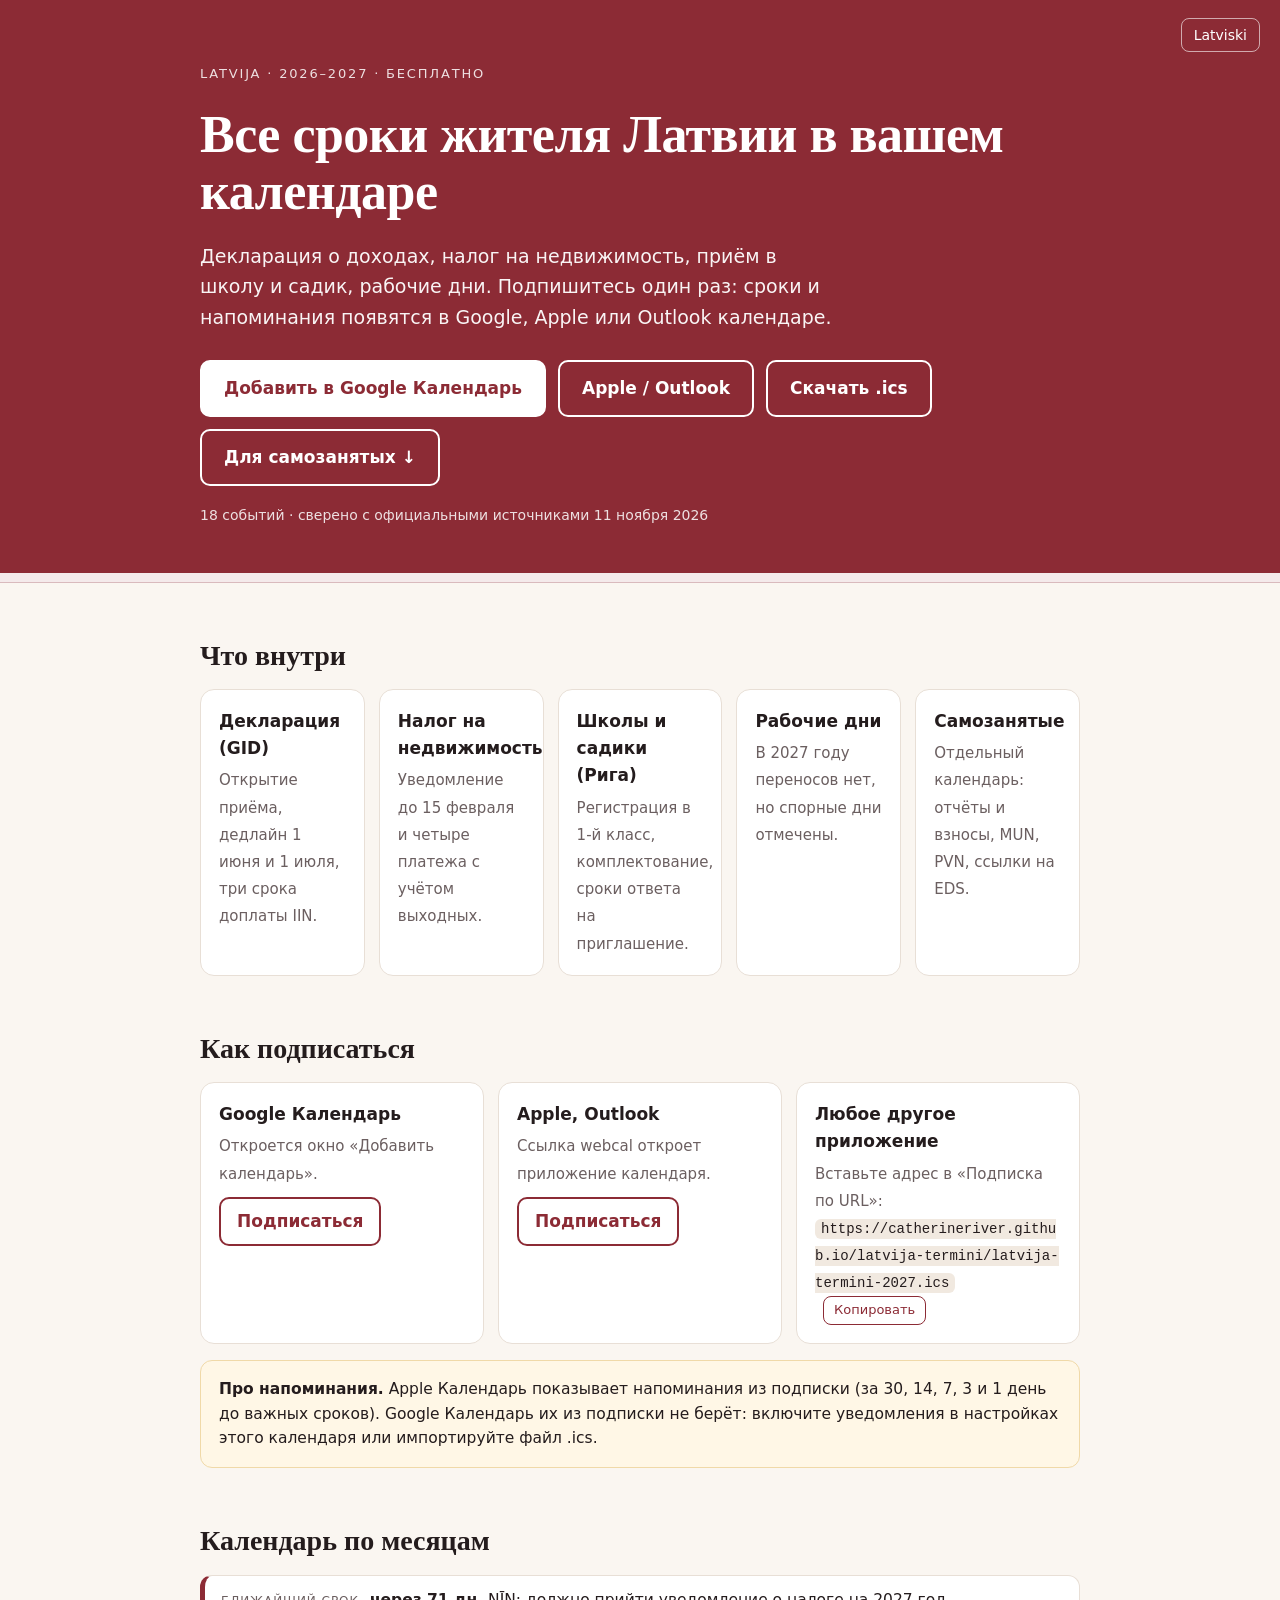
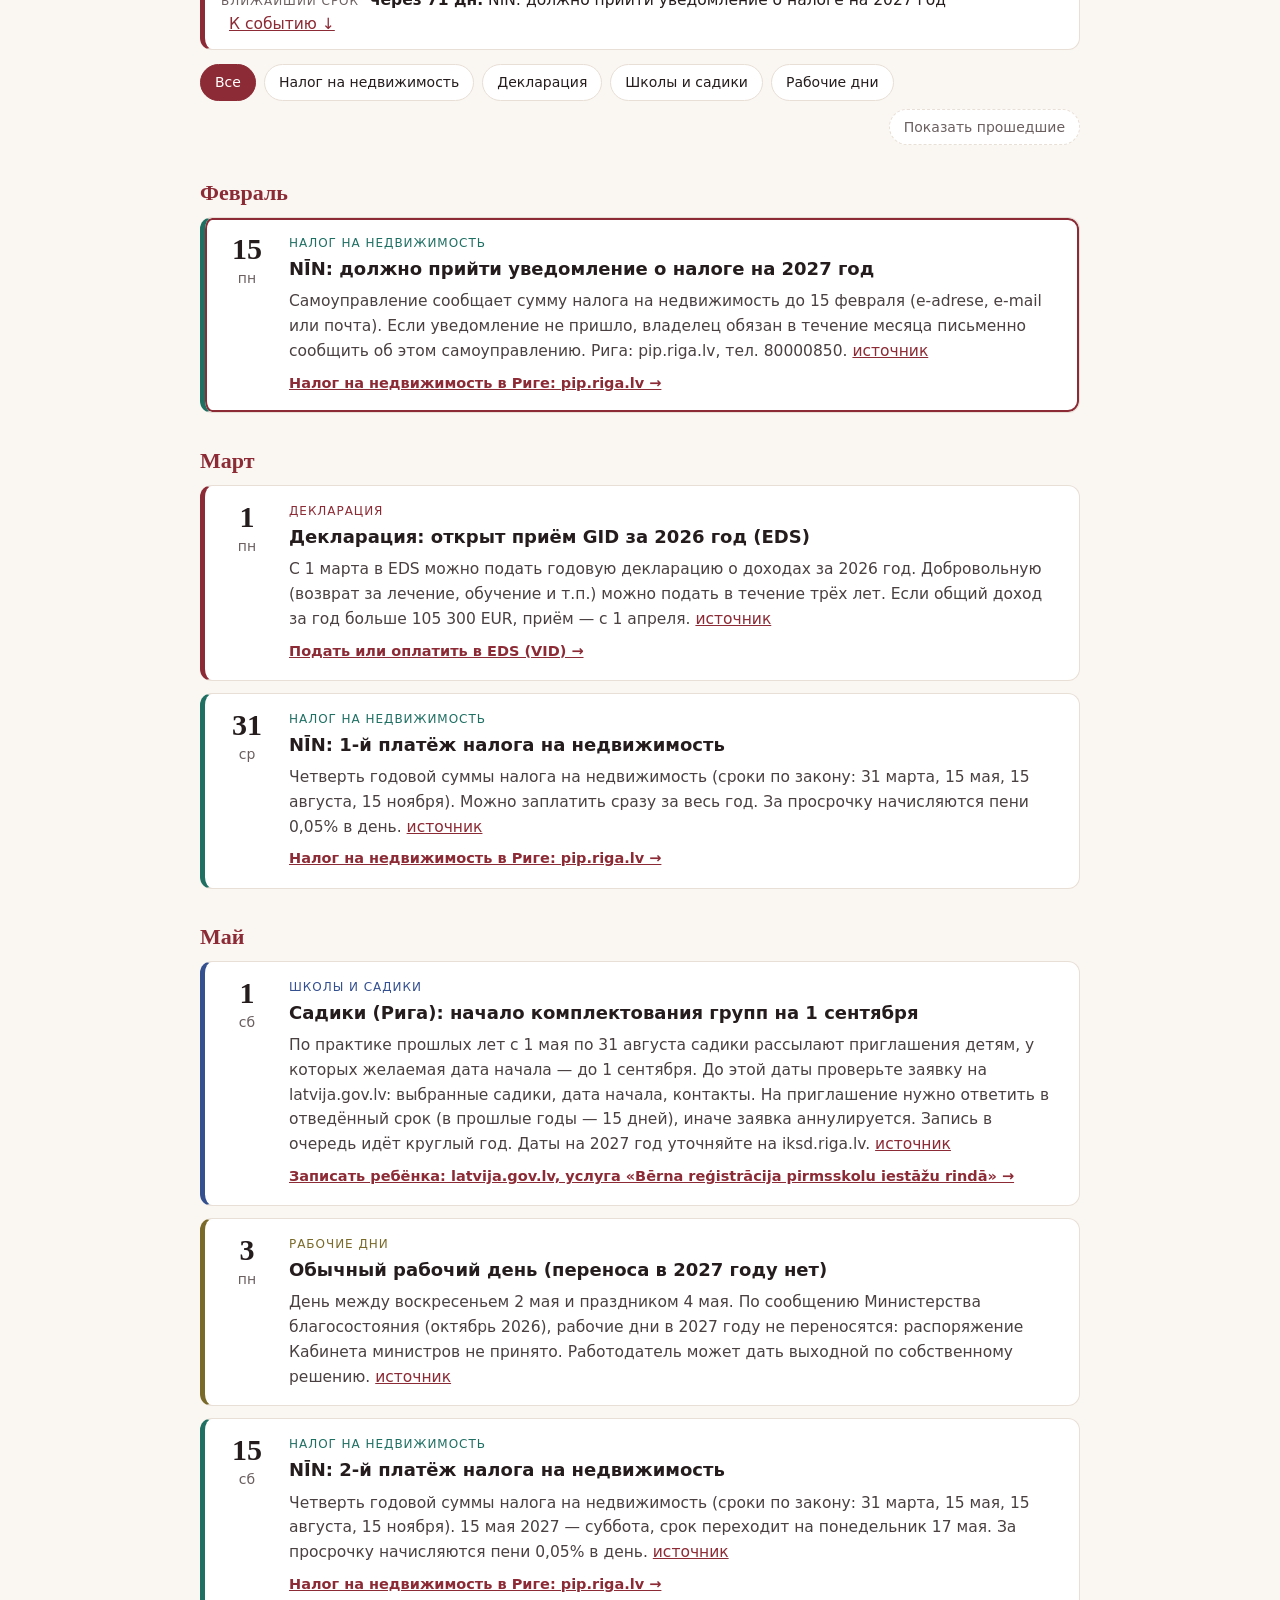
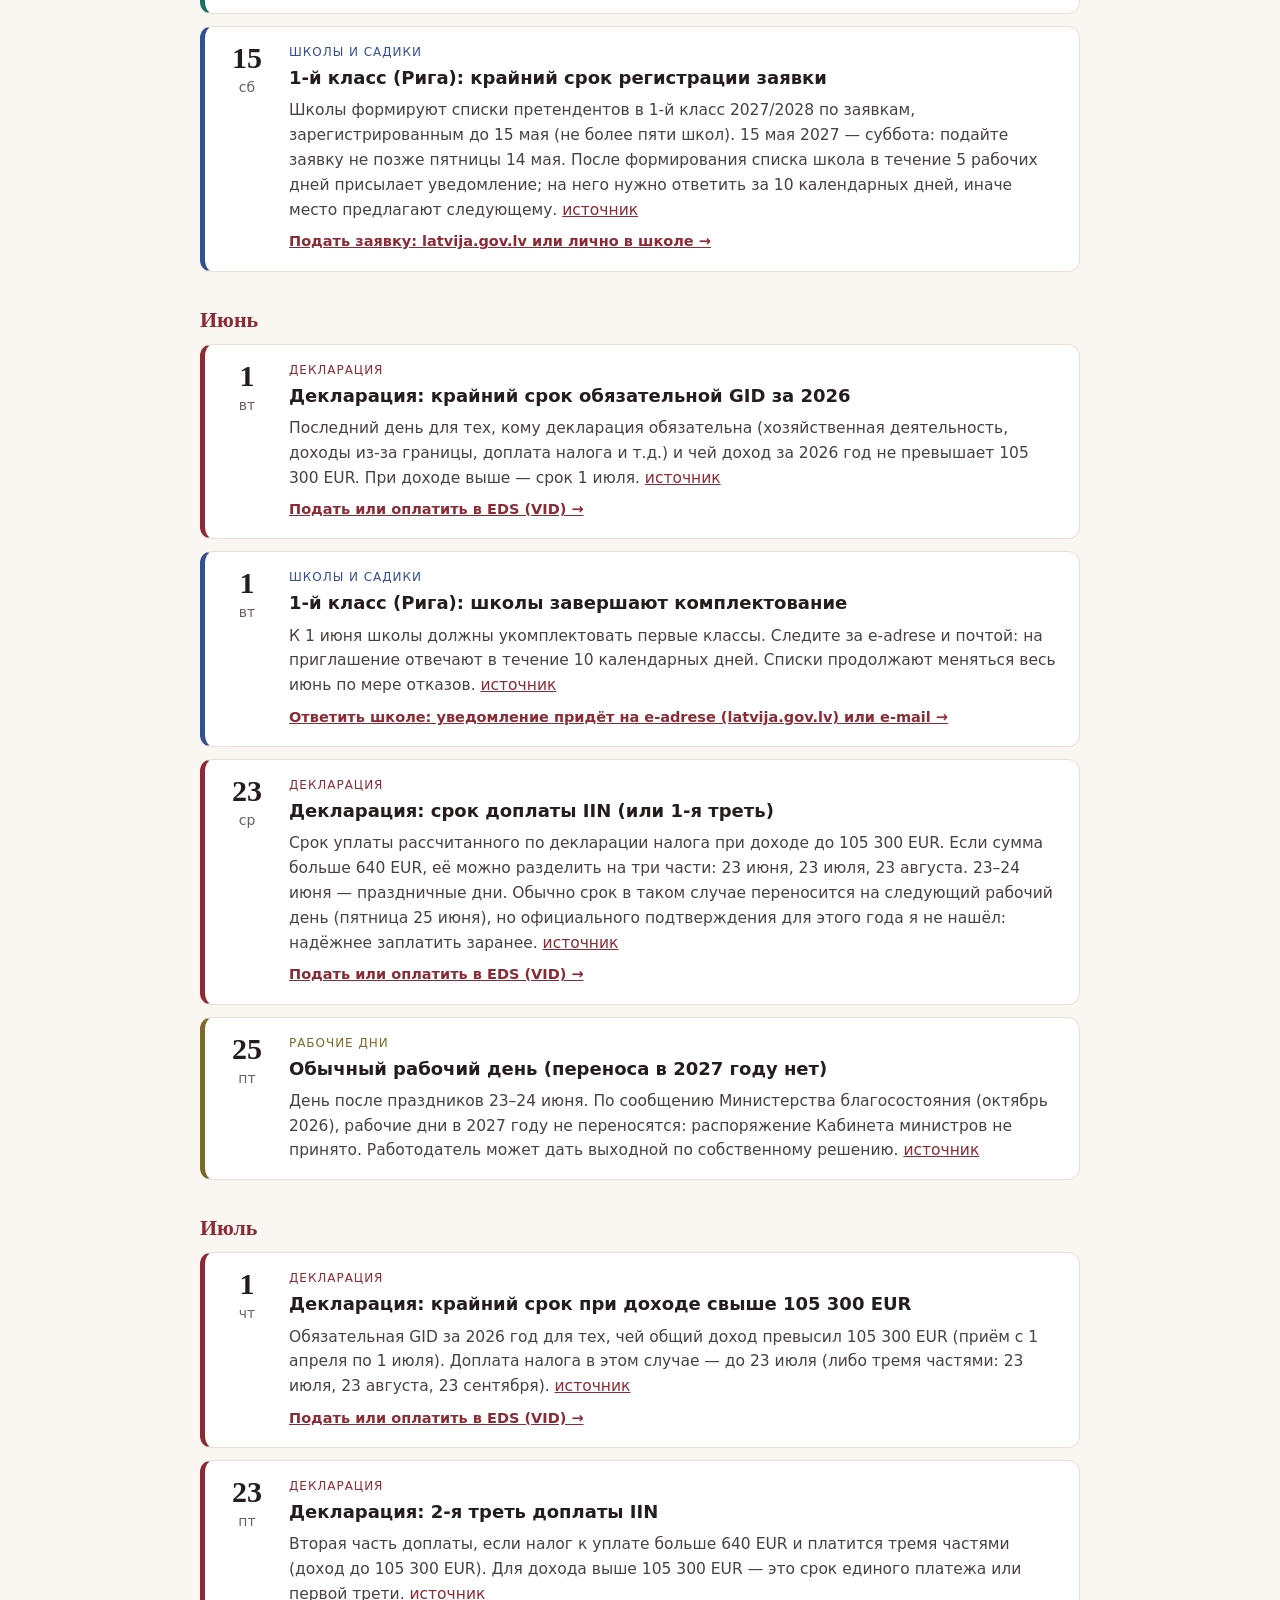
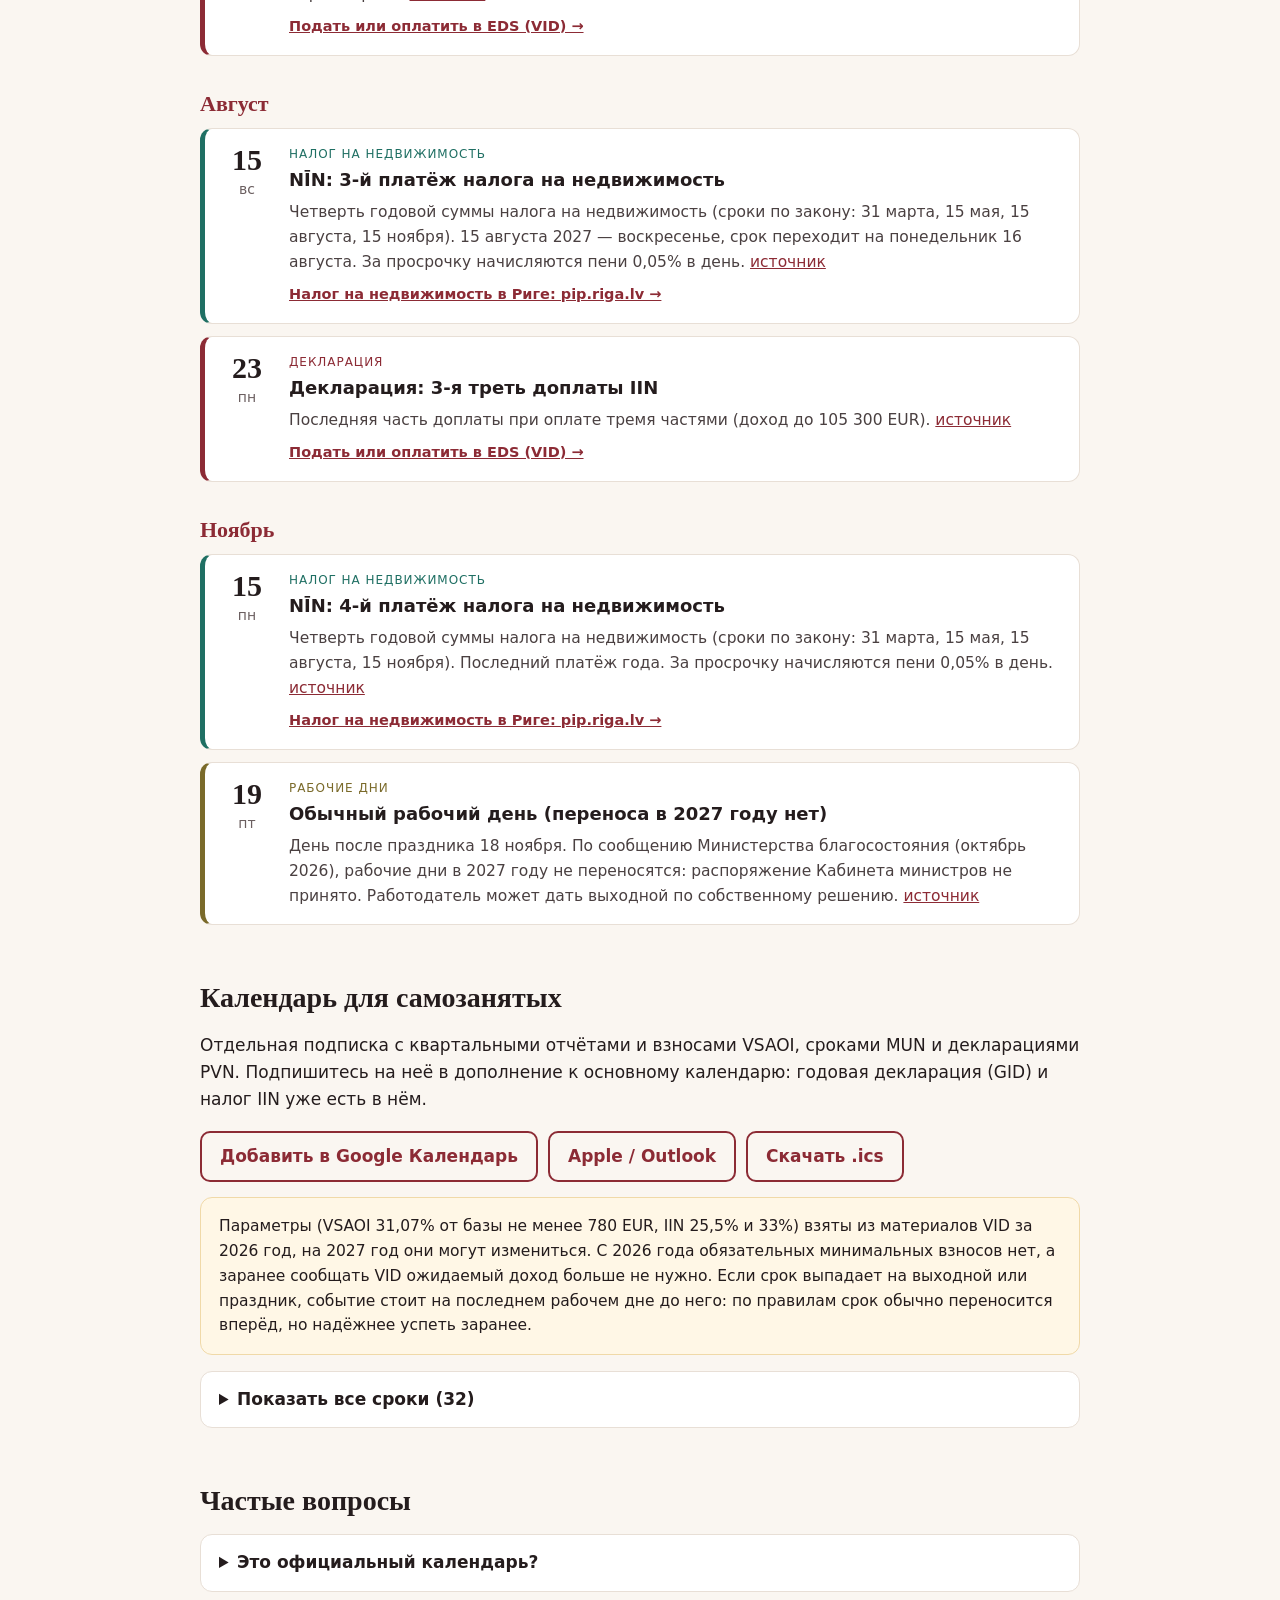
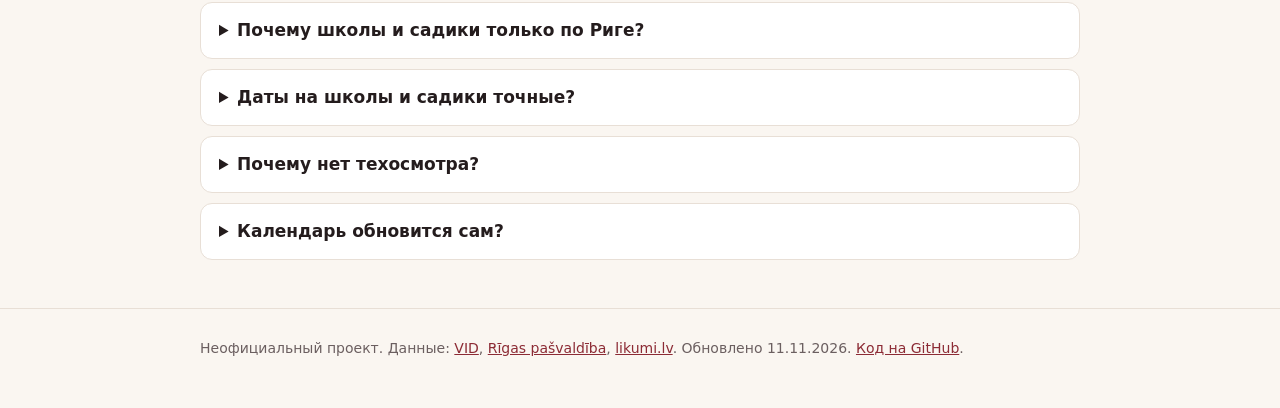
==== commit be2f2da9: "Improve site: next-deadline banner, category filters, hide past, copy URL, hero link to self-employe" ====
--- a/index.html
+++ b/index.html
@@ -43,7 +43,7 @@
 .meta{margin-top:18px;font-size:14px;opacity:.85}
 main{padding:40px 0 20px}
 h2{font:700 28px/1.2 Georgia,serif;margin:2em 0 .6em}
-.cards{display:grid;grid-template-columns:repeat(auto-fit,minmax(200px,1fr));gap:14px}
+.cards{display:grid;grid-template-columns:repeat(auto-fit,minmax(150px,1fr));gap:14px}
 .card{background:var(--card);border:1px solid var(--line);border-radius:14px;padding:18px}
 .card b{display:block;margin-bottom:4px}
 .card span{color:var(--mut);font-size:15px}
@@ -69,14 +69,22 @@
 .act{display:inline-block;margin-top:8px;font-size:14.5px;font-weight:600}
 .cta2{display:flex;gap:10px;flex-wrap:wrap;margin:14px 0}.cta2 .btn{border-color:var(--red);color:var(--red);padding:10px 18px}
 details.all>summary{font-size:17px}details.all .month h3{font-size:19px}
+.nextb{background:#fff;border:1px solid var(--line);border-left:5px solid var(--red);border-radius:12px;padding:12px 16px;margin:0 0 14px;font-size:15.5px}
+.nextb .nl{color:var(--mut);text-transform:uppercase;font-size:12px;letter-spacing:.08em;margin-right:6px}.nextb a{margin-left:8px;white-space:nowrap}
+.chips{display:flex;gap:8px;flex-wrap:wrap;margin:0 0 6px}
+.chips button{font:inherit;font-size:14px;padding:6px 14px;border-radius:999px;border:1px solid var(--line);background:#fff;color:var(--ink);cursor:pointer}
+.chips button[aria-pressed=true]{background:var(--red);border-color:var(--red);color:#fff}.chips .pb{margin-left:auto;border-style:dashed;color:var(--mut)}
+.ev.soon{box-shadow:0 0 0 2px var(--red) inset}.ev[hidden],.month[hidden]{display:none}
+.copy{margin-left:8px;font:inherit;font-size:13px;padding:3px 10px;border:1px solid var(--red);color:var(--red);background:#fff;border-radius:8px;cursor:pointer}
+@media(max-width:520px){.chips .pb{margin-left:0}}
 </style>
 </head>
 <body>
 <header class="hero"><a class="lang" href="https://catherineriver.github.io/latvija-termini/lv/" hreflang="lv" lang="lv">Latviski</a><div class="wrap">
-<div class="eyebrow">Latvija · 2027 · бесплатно</div>
+<div class="eyebrow">Latvija · 2026–2027 · бесплатно</div>
 <h1>Все сроки жителя Латвии в вашем календаре</h1>
 <p class="lead">Декларация о доходах, налог на недвижимость, приём в школу и садик, рабочие дни. Подпишитесь один раз: сроки и напоминания появятся в Google, Apple или Outlook календаре.</p>
-<div class="cta"><a class="btn p" href="https://calendar.google.com/calendar/r?cid=webcal%3A%2F%2Fcatherineriver.github.io%2Flatvija-termini%2Flatvija-termini-2027.ics" rel="noopener">Добавить в Google Календарь</a><a class="btn s" href="webcal://catherineriver.github.io/latvija-termini/latvija-termini-2027.ics">Apple / Outlook</a><a class="btn s" href="latvija-termini-2027.ics" download>Скачать .ics</a></div>
+<div class="cta"><a class="btn p" href="https://calendar.google.com/calendar/r?cid=webcal%3A%2F%2Fcatherineriver.github.io%2Flatvija-termini%2Flatvija-termini-2027.ics" rel="noopener">Добавить в Google Календарь</a><a class="btn s" href="webcal://catherineriver.github.io/latvija-termini/latvija-termini-2027.ics">Apple / Outlook</a><a class="btn s" href="latvija-termini-2027.ics" download>Скачать .ics</a><a class="btn s" href="#selfemployed">Для самозанятых ↓</a></div>
 <div class="meta">18 событий · сверено с официальными источниками 11 ноября 2026</div>
 </div></header>
 <main class="wrap">
@@ -86,18 +94,48 @@
 <div class="sub">
 <div class="card"><b>Google Календарь</b><span>Откроется окно «Добавить календарь».</span><br><a class="btn" href="https://calendar.google.com/calendar/r?cid=webcal%3A%2F%2Fcatherineriver.github.io%2Flatvija-termini%2Flatvija-termini-2027.ics" rel="noopener">Подписаться</a></div>
 <div class="card"><b>Apple, Outlook</b><span>Ссылка webcal откроет приложение календаря.</span><br><a class="btn" href="webcal://catherineriver.github.io/latvija-termini/latvija-termini-2027.ics">Подписаться</a></div>
-<div class="card"><b>Любое другое приложение</b><span>Вставьте адрес в «Подписка по URL»:</span><br><code>https://catherineriver.github.io/latvija-termini/latvija-termini-2027.ics</code></div>
+<div class="card"><b>Любое другое приложение</b><span>Вставьте адрес в «Подписка по URL»:</span><br><code>https://catherineriver.github.io/latvija-termini/latvija-termini-2027.ics</code><button class="copy" type="button" data-url="https://catherineriver.github.io/latvija-termini/latvija-termini-2027.ics" data-ok="Скопировано">Копировать</button></div>
 </div>
 <p class="note"><b>Про напоминания.</b> Apple Календарь показывает напоминания из подписки (за 30, 14, 7, 3 и 1 день до важных сроков). Google Календарь их из подписки не берёт: включите уведомления в настройках этого календаря или импортируйте файл .ics.</p>
-<h2>Календарь 2027 по месяцам</h2>
-<section class="month"><h3>Ноябрь 2026</h3><ol><li class="ev nin"><div class="date"><b>15</b><span>вс</span></div><div class="body"><div class="tag">Налог на недвижимость</div><h4>NĪN: последний платёж налога на недвижимость за 2026 год</h4><p>Четвёртая часть годовой суммы налога на недвижимость за 2026 год (сроки по закону: 31 марта, 15 мая, 15 августа, 15 ноября). 15 ноября 2026 — воскресенье, срок переходит на понедельник 16 ноября. За просрочку начисляются пени 0,05% в день. <a href="https://pip.riga.lv" rel="noopener">источник</a></p><a class="act" href="https://pip.riga.lv" rel="noopener">Налог на недвижимость в Риге: pip.riga.lv →</a></div></li></ol></section><section class="month"><h3>Февраль</h3><ol><li class="ev nin"><div class="date"><b>15</b><span>пн</span></div><div class="body"><div class="tag">Налог на недвижимость</div><h4>NĪN: должно прийти уведомление о налоге на 2027 год</h4><p>Самоуправление сообщает сумму налога на недвижимость до 15 февраля (e-adrese, e-mail или почта). Если уведомление не пришло, владелец обязан в течение месяца письменно сообщить об этом самоуправлению. Рига: pip.riga.lv, тел. 80000850. <a href="https://pip.riga.lv" rel="noopener">источник</a></p><a class="act" href="https://pip.riga.lv" rel="noopener">Налог на недвижимость в Риге: pip.riga.lv →</a></div></li></ol></section><section class="month"><h3>Март</h3><ol><li class="ev decl"><div class="date"><b>1</b><span>пн</span></div><div class="body"><div class="tag">Декларация</div><h4>Декларация: открыт приём GID за 2026 год (EDS)</h4><p>С 1 марта в EDS можно подать годовую декларацию о доходах за 2026 год. Добровольную (возврат за лечение, обучение и т.п.) можно подать в течение трёх лет. Если общий доход за год больше 105 300 EUR, приём — с 1 апреля. <a href="https://www.vid.gov.lv/lv/gada-ienakumu-deklaracija" rel="noopener">источник</a></p><a class="act" href="https://eds.vid.gov.lv/login/" rel="noopener">Подать или оплатить в EDS (VID) →</a></div></li><li class="ev nin"><div class="date"><b>31</b><span>ср</span></div><div class="body"><div class="tag">Налог на недвижимость</div><h4>NĪN: 1-й платёж налога на недвижимость</h4><p>Четверть годовой суммы налога на недвижимость (сроки по закону: 31 марта, 15 мая, 15 августа, 15 ноября). Можно заплатить сразу за весь год. За просрочку начисляются пени 0,05% в день. <a href="https://pip.riga.lv" rel="noopener">источник</a></p><a class="act" href="https://pip.riga.lv" rel="noopener">Налог на недвижимость в Риге: pip.riga.lv →</a></div></li></ol></section><section class="month"><h3>Май</h3><ol><li class="ev school"><div class="date"><b>1</b><span>сб</span></div><div class="body"><div class="tag">Школы и садики</div><h4>Садики (Рига): начало комплектования групп на 1 сентября</h4><p>По практике прошлых лет с 1 мая по 31 августа садики рассылают приглашения детям, у которых желаемая дата начала — до 1 сентября. До этой даты проверьте заявку на latvija.gov.lv: выбранные садики, дата начала, контакты. На приглашение нужно ответить в отведённый срок (в прошлые годы — 15 дней), иначе заявка аннулируется. Запись в очередь идёт круглый год. Даты на 2027 год уточняйте на iksd.riga.lv. <a href="https://iksd.riga.lv" rel="noopener">источник</a></p><a class="act" href="https://latvija.gov.lv" rel="noopener">Записать ребёнка: latvija.gov.lv, услуга «Bērna reģistrācija pirmsskolu iestāžu rindā» →</a></div></li><li class="ev work"><div class="date"><b>3</b><span>пн</span></div><div class="body"><div class="tag">Рабочие дни</div><h4>Обычный рабочий день (переноса в 2027 году нет)</h4><p>День между воскресеньем 2 мая и праздником 4 мая. По сообщению Министерства благосостояния (октябрь 2026), рабочие дни в 2027 году не переносятся: распоряжение Кабинета министров не принято. Работодатель может дать выходной по собственному решению. <a href="https://ifinanses.lv/zinas/actual-2027-gada-darba-dienas-netiek-parceltas/31835" rel="noopener">источник</a></p></div></li><li class="ev nin"><div class="date"><b>15</b><span>сб</span></div><div class="body"><div class="tag">Налог на недвижимость</div><h4>NĪN: 2-й платёж налога на недвижимость</h4><p>Четверть годовой суммы налога на недвижимость (сроки по закону: 31 марта, 15 мая, 15 августа, 15 ноября). 15 мая 2027 — суббота, срок переходит на понедельник 17 мая. За просрочку начисляются пени 0,05% в день. <a href="https://pip.riga.lv" rel="noopener">источник</a></p><a class="act" href="https://pip.riga.lv" rel="noopener">Налог на недвижимость в Риге: pip.riga.lv →</a></div></li><li class="ev school"><div class="date"><b>15</b><span>сб</span></div><div class="body"><div class="tag">Школы и садики</div><h4>1-й класс (Рига): крайний срок регистрации заявки</h4><p>Школы формируют списки претендентов в 1-й класс 2027/2028 по заявкам, зарегистрированным до 15 мая (не более пяти школ). 15 мая 2027 — суббота: подайте заявку не позже пятницы 14 мая. После формирования списка школа в течение 5 рабочих дней присылает уведомление; на него нужно ответить за 10 календарных дней, иначе место предлагают следующему. <a href="https://likumi.lv/ta/id/341736" rel="noopener">источник</a></p><a class="act" href="https://latvija.gov.lv" rel="noopener">Подать заявку: latvija.gov.lv или лично в школе →</a></div></li></ol></section><section class="month"><h3>Июнь</h3><ol><li class="ev decl"><div class="date"><b>1</b><span>вт</span></div><div class="body"><div class="tag">Декларация</div><h4>Декларация: крайний срок обязательной GID за 2026</h4><p>Последний день для тех, кому декларация обязательна (хозяйственная деятельность, доходы из-за границы, доплата налога и т.д.) и чей доход за 2026 год не превышает 105 300 EUR. При доходе выше — срок 1 июля. <a href="https://www.vid.gov.lv/lv/gada-ienakumu-deklaracija" rel="noopener">источник</a></p><a class="act" href="https://eds.vid.gov.lv/login/" rel="noopener">Подать или оплатить в EDS (VID) →</a></div></li><li class="ev school"><div class="date"><b>1</b><span>вт</span></div><div class="body"><div class="tag">Школы и садики</div><h4>1-й класс (Рига): школы завершают комплектование</h4><p>К 1 июня школы должны укомплектовать первые классы. Следите за e-adrese и почтой: на приглашение отвечают в течение 10 календарных дней. Списки продолжают меняться весь июнь по мере отказов. <a href="https://likumi.lv/ta/id/341736" rel="noopener">источник</a></p><a class="act" href="https://latvija.gov.lv" rel="noopener">Ответить школе: уведомление придёт на e-adrese (latvija.gov.lv) или e-mail →</a></div></li><li class="ev decl"><div class="date"><b>23</b><span>ср</span></div><div class="body"><div class="tag">Декларация</div><h4>Декларация: срок доплаты IIN (или 1-я треть)</h4><p>Срок уплаты рассчитанного по декларации налога при доходе до 105 300 EUR. Если сумма больше 640 EUR, её можно разделить на три части: 23 июня, 23 июля, 23 августа. 23–24 июня — праздничные дни. Обычно срок в таком случае переносится на следующий рабочий день (пятница 25 июня), но официального подтверждения для этого года я не нашёл: надёжнее заплатить заранее. <a href="https://www.vid.gov.lv/lv/gada-ienakumu-deklaracija" rel="noopener">источник</a></p><a class="act" href="https://eds.vid.gov.lv/login/" rel="noopener">Подать или оплатить в EDS (VID) →</a></div></li><li class="ev work"><div class="date"><b>25</b><span>пт</span></div><div class="body"><div class="tag">Рабочие дни</div><h4>Обычный рабочий день (переноса в 2027 году нет)</h4><p>День после праздников 23–24 июня. По сообщению Министерства благосостояния (октябрь 2026), рабочие дни в 2027 году не переносятся: распоряжение Кабинета министров не принято. Работодатель может дать выходной по собственному решению. <a href="https://ifinanses.lv/zinas/actual-2027-gada-darba-dienas-netiek-parceltas/31835" rel="noopener">источник</a></p></div></li></ol></section><section class="month"><h3>Июль</h3><ol><li class="ev decl"><div class="date"><b>1</b><span>чт</span></div><div class="body"><div class="tag">Декларация</div><h4>Декларация: крайний срок при доходе свыше 105 300 EUR</h4><p>Обязательная GID за 2026 год для тех, чей общий доход превысил 105 300 EUR (приём с 1 апреля по 1 июля). Доплата налога в этом случае — до 23 июля (либо тремя частями: 23 июля, 23 августа, 23 сентября). <a href="https://www.vid.gov.lv/lv/gada-ienakumu-deklaracija" rel="noopener">источник</a></p><a class="act" href="https://eds.vid.gov.lv/login/" rel="noopener">Подать или оплатить в EDS (VID) →</a></div></li><li class="ev decl"><div class="date"><b>23</b><span>пт</span></div><div class="body"><div class="tag">Декларация</div><h4>Декларация: 2-я треть доплаты IIN</h4><p>Вторая часть доплаты, если налог к уплате больше 640 EUR и платится тремя частями (доход до 105 300 EUR). Для дохода выше 105 300 EUR — это срок единого платежа или первой трети. <a href="https://www.vid.gov.lv/lv/gada-ienakumu-deklaracija" rel="noopener">источник</a></p><a class="act" href="https://eds.vid.gov.lv/login/" rel="noopener">Подать или оплатить в EDS (VID) →</a></div></li></ol></section><section class="month"><h3>Август</h3><ol><li class="ev nin"><div class="date"><b>15</b><span>вс</span></div><div class="body"><div class="tag">Налог на недвижимость</div><h4>NĪN: 3-й платёж налога на недвижимость</h4><p>Четверть годовой суммы налога на недвижимость (сроки по закону: 31 марта, 15 мая, 15 августа, 15 ноября). 15 августа 2027 — воскресенье, срок переходит на понедельник 16 августа. За просрочку начисляются пени 0,05% в день. <a href="https://pip.riga.lv" rel="noopener">источник</a></p><a class="act" href="https://pip.riga.lv" rel="noopener">Налог на недвижимость в Риге: pip.riga.lv →</a></div></li><li class="ev decl"><div class="date"><b>23</b><span>пн</span></div><div class="body"><div class="tag">Декларация</div><h4>Декларация: 3-я треть доплаты IIN</h4><p>Последняя часть доплаты при оплате тремя частями (доход до 105 300 EUR). <a href="https://www.vid.gov.lv/lv/gada-ienakumu-deklaracija" rel="noopener">источник</a></p><a class="act" href="https://eds.vid.gov.lv/login/" rel="noopener">Подать или оплатить в EDS (VID) →</a></div></li></ol></section><section class="month"><h3>Ноябрь</h3><ol><li class="ev nin"><div class="date"><b>15</b><span>пн</span></div><div class="body"><div class="tag">Налог на недвижимость</div><h4>NĪN: 4-й платёж налога на недвижимость</h4><p>Четверть годовой суммы налога на недвижимость (сроки по закону: 31 марта, 15 мая, 15 августа, 15 ноября). Последний платёж года. За просрочку начисляются пени 0,05% в день. <a href="https://pip.riga.lv" rel="noopener">источник</a></p><a class="act" href="https://pip.riga.lv" rel="noopener">Налог на недвижимость в Риге: pip.riga.lv →</a></div></li><li class="ev work"><div class="date"><b>19</b><span>пт</span></div><div class="body"><div class="tag">Рабочие дни</div><h4>Обычный рабочий день (переноса в 2027 году нет)</h4><p>День после праздника 18 ноября. По сообщению Министерства благосостояния (октябрь 2026), рабочие дни в 2027 году не переносятся: распоряжение Кабинета министров не принято. Работодатель может дать выходной по собственному решению. <a href="https://ifinanses.lv/zinas/actual-2027-gada-darba-dienas-netiek-parceltas/31835" rel="noopener">источник</a></p></div></li></ol></section>
+<h2>Календарь по месяцам</h2>
+<div id="next" class="nextb" hidden data-in="через {n} дн." data-today="сегодня" data-tom="завтра"><span class="nl">Ближайший срок</span> <b class="nd"></b> <span class="nt"></span> <a href="#next-ev">К событию ↓</a></div>
+<div id="tools" class="chips" hidden><button type="button" data-f="all" aria-pressed="true">Все</button><button type="button" data-f="nin" aria-pressed="false">Налог на недвижимость</button><button type="button" data-f="decl" aria-pressed="false">Декларация</button><button type="button" data-f="school" aria-pressed="false">Школы и садики</button><button type="button" data-f="work" aria-pressed="false">Рабочие дни</button><button type="button" id="pastbtn" class="pb" data-show="Показать прошедшие" data-hide="Скрыть прошедшие">Показать прошедшие</button></div>
+<div id="tl"><section class="month"><h3>Ноябрь 2026</h3><ol><li class="ev nin" data-date="2026-11-15"><div class="date"><b>15</b><span>вс</span></div><div class="body"><div class="tag">Налог на недвижимость</div><h4>NĪN: последний платёж налога на недвижимость за 2026 год</h4><p>Четвёртая часть годовой суммы налога на недвижимость за 2026 год (сроки по закону: 31 марта, 15 мая, 15 августа, 15 ноября). 15 ноября 2026 — воскресенье, срок переходит на понедельник 16 ноября. За просрочку начисляются пени 0,05% в день. <a href="https://pip.riga.lv" rel="noopener">источник</a></p><a class="act" href="https://pip.riga.lv" rel="noopener">Налог на недвижимость в Риге: pip.riga.lv →</a></div></li></ol></section><section class="month"><h3>Февраль</h3><ol><li class="ev nin" data-date="2027-02-15"><div class="date"><b>15</b><span>пн</span></div><div class="body"><div class="tag">Налог на недвижимость</div><h4>NĪN: должно прийти уведомление о налоге на 2027 год</h4><p>Самоуправление сообщает сумму налога на недвижимость до 15 февраля (e-adrese, e-mail или почта). Если уведомление не пришло, владелец обязан в течение месяца письменно сообщить об этом самоуправлению. Рига: pip.riga.lv, тел. 80000850. <a href="https://pip.riga.lv" rel="noopener">источник</a></p><a class="act" href="https://pip.riga.lv" rel="noopener">Налог на недвижимость в Риге: pip.riga.lv →</a></div></li></ol></section><section class="month"><h3>Март</h3><ol><li class="ev decl" data-date="2027-03-01"><div class="date"><b>1</b><span>пн</span></div><div class="body"><div class="tag">Декларация</div><h4>Декларация: открыт приём GID за 2026 год (EDS)</h4><p>С 1 марта в EDS можно подать годовую декларацию о доходах за 2026 год. Добровольную (возврат за лечение, обучение и т.п.) можно подать в течение трёх лет. Если общий доход за год больше 105 300 EUR, приём — с 1 апреля. <a href="https://www.vid.gov.lv/lv/gada-ienakumu-deklaracija" rel="noopener">источник</a></p><a class="act" href="https://eds.vid.gov.lv/login/" rel="noopener">Подать или оплатить в EDS (VID) →</a></div></li><li class="ev nin" data-date="2027-03-31"><div class="date"><b>31</b><span>ср</span></div><div class="body"><div class="tag">Налог на недвижимость</div><h4>NĪN: 1-й платёж налога на недвижимость</h4><p>Четверть годовой суммы налога на недвижимость (сроки по закону: 31 марта, 15 мая, 15 августа, 15 ноября). Можно заплатить сразу за весь год. За просрочку начисляются пени 0,05% в день. <a href="https://pip.riga.lv" rel="noopener">источник</a></p><a class="act" href="https://pip.riga.lv" rel="noopener">Налог на недвижимость в Риге: pip.riga.lv →</a></div></li></ol></section><section class="month"><h3>Май</h3><ol><li class="ev school" data-date="2027-05-01"><div class="date"><b>1</b><span>сб</span></div><div class="body"><div class="tag">Школы и садики</div><h4>Садики (Рига): начало комплектования групп на 1 сентября</h4><p>По практике прошлых лет с 1 мая по 31 августа садики рассылают приглашения детям, у которых желаемая дата начала — до 1 сентября. До этой даты проверьте заявку на latvija.gov.lv: выбранные садики, дата начала, контакты. На приглашение нужно ответить в отведённый срок (в прошлые годы — 15 дней), иначе заявка аннулируется. Запись в очередь идёт круглый год. Даты на 2027 год уточняйте на iksd.riga.lv. <a href="https://iksd.riga.lv" rel="noopener">источник</a></p><a class="act" href="https://latvija.gov.lv" rel="noopener">Записать ребёнка: latvija.gov.lv, услуга «Bērna reģistrācija pirmsskolu iestāžu rindā» →</a></div></li><li class="ev work" data-date="2027-05-03"><div class="date"><b>3</b><span>пн</span></div><div class="body"><div class="tag">Рабочие дни</div><h4>Обычный рабочий день (переноса в 2027 году нет)</h4><p>День между воскресеньем 2 мая и праздником 4 мая. По сообщению Министерства благосостояния (октябрь 2026), рабочие дни в 2027 году не переносятся: распоряжение Кабинета министров не принято. Работодатель может дать выходной по собственному решению. <a href="https://ifinanses.lv/zinas/actual-2027-gada-darba-dienas-netiek-parceltas/31835" rel="noopener">источник</a></p></div></li><li class="ev nin" data-date="2027-05-15"><div class="date"><b>15</b><span>сб</span></div><div class="body"><div class="tag">Налог на недвижимость</div><h4>NĪN: 2-й платёж налога на недвижимость</h4><p>Четверть годовой суммы налога на недвижимость (сроки по закону: 31 марта, 15 мая, 15 августа, 15 ноября). 15 мая 2027 — суббота, срок переходит на понедельник 17 мая. За просрочку начисляются пени 0,05% в день. <a href="https://pip.riga.lv" rel="noopener">источник</a></p><a class="act" href="https://pip.riga.lv" rel="noopener">Налог на недвижимость в Риге: pip.riga.lv →</a></div></li><li class="ev school" data-date="2027-05-15"><div class="date"><b>15</b><span>сб</span></div><div class="body"><div class="tag">Школы и садики</div><h4>1-й класс (Рига): крайний срок регистрации заявки</h4><p>Школы формируют списки претендентов в 1-й класс 2027/2028 по заявкам, зарегистрированным до 15 мая (не более пяти школ). 15 мая 2027 — суббота: подайте заявку не позже пятницы 14 мая. После формирования списка школа в течение 5 рабочих дней присылает уведомление; на него нужно ответить за 10 календарных дней, иначе место предлагают следующему. <a href="https://likumi.lv/ta/id/341736" rel="noopener">источник</a></p><a class="act" href="https://latvija.gov.lv" rel="noopener">Подать заявку: latvija.gov.lv или лично в школе →</a></div></li></ol></section><section class="month"><h3>Июнь</h3><ol><li class="ev decl" data-date="2027-06-01"><div class="date"><b>1</b><span>вт</span></div><div class="body"><div class="tag">Декларация</div><h4>Декларация: крайний срок обязательной GID за 2026</h4><p>Последний день для тех, кому декларация обязательна (хозяйственная деятельность, доходы из-за границы, доплата налога и т.д.) и чей доход за 2026 год не превышает 105 300 EUR. При доходе выше — срок 1 июля. <a href="https://www.vid.gov.lv/lv/gada-ienakumu-deklaracija" rel="noopener">источник</a></p><a class="act" href="https://eds.vid.gov.lv/login/" rel="noopener">Подать или оплатить в EDS (VID) →</a></div></li><li class="ev school" data-date="2027-06-01"><div class="date"><b>1</b><span>вт</span></div><div class="body"><div class="tag">Школы и садики</div><h4>1-й класс (Рига): школы завершают комплектование</h4><p>К 1 июня школы должны укомплектовать первые классы. Следите за e-adrese и почтой: на приглашение отвечают в течение 10 календарных дней. Списки продолжают меняться весь июнь по мере отказов. <a href="https://likumi.lv/ta/id/341736" rel="noopener">источник</a></p><a class="act" href="https://latvija.gov.lv" rel="noopener">Ответить школе: уведомление придёт на e-adrese (latvija.gov.lv) или e-mail →</a></div></li><li class="ev decl" data-date="2027-06-23"><div class="date"><b>23</b><span>ср</span></div><div class="body"><div class="tag">Декларация</div><h4>Декларация: срок доплаты IIN (или 1-я треть)</h4><p>Срок уплаты рассчитанного по декларации налога при доходе до 105 300 EUR. Если сумма больше 640 EUR, её можно разделить на три части: 23 июня, 23 июля, 23 августа. 23–24 июня — праздничные дни. Обычно срок в таком случае переносится на следующий рабочий день (пятница 25 июня), но официального подтверждения для этого года я не нашёл: надёжнее заплатить заранее. <a href="https://www.vid.gov.lv/lv/gada-ienakumu-deklaracija" rel="noopener">источник</a></p><a class="act" href="https://eds.vid.gov.lv/login/" rel="noopener">Подать или оплатить в EDS (VID) →</a></div></li><li class="ev work" data-date="2027-06-25"><div class="date"><b>25</b><span>пт</span></div><div class="body"><div class="tag">Рабочие дни</div><h4>Обычный рабочий день (переноса в 2027 году нет)</h4><p>День после праздников 23–24 июня. По сообщению Министерства благосостояния (октябрь 2026), рабочие дни в 2027 году не переносятся: распоряжение Кабинета министров не принято. Работодатель может дать выходной по собственному решению. <a href="https://ifinanses.lv/zinas/actual-2027-gada-darba-dienas-netiek-parceltas/31835" rel="noopener">источник</a></p></div></li></ol></section><section class="month"><h3>Июль</h3><ol><li class="ev decl" data-date="2027-07-01"><div class="date"><b>1</b><span>чт</span></div><div class="body"><div class="tag">Декларация</div><h4>Декларация: крайний срок при доходе свыше 105 300 EUR</h4><p>Обязательная GID за 2026 год для тех, чей общий доход превысил 105 300 EUR (приём с 1 апреля по 1 июля). Доплата налога в этом случае — до 23 июля (либо тремя частями: 23 июля, 23 августа, 23 сентября). <a href="https://www.vid.gov.lv/lv/gada-ienakumu-deklaracija" rel="noopener">источник</a></p><a class="act" href="https://eds.vid.gov.lv/login/" rel="noopener">Подать или оплатить в EDS (VID) →</a></div></li><li class="ev decl" data-date="2027-07-23"><div class="date"><b>23</b><span>пт</span></div><div class="body"><div class="tag">Декларация</div><h4>Декларация: 2-я треть доплаты IIN</h4><p>Вторая часть доплаты, если налог к уплате больше 640 EUR и платится тремя частями (доход до 105 300 EUR). Для дохода выше 105 300 EUR — это срок единого платежа или первой трети. <a href="https://www.vid.gov.lv/lv/gada-ienakumu-deklaracija" rel="noopener">источник</a></p><a class="act" href="https://eds.vid.gov.lv/login/" rel="noopener">Подать или оплатить в EDS (VID) →</a></div></li></ol></section><section class="month"><h3>Август</h3><ol><li class="ev nin" data-date="2027-08-15"><div class="date"><b>15</b><span>вс</span></div><div class="body"><div class="tag">Налог на недвижимость</div><h4>NĪN: 3-й платёж налога на недвижимость</h4><p>Четверть годовой суммы налога на недвижимость (сроки по закону: 31 марта, 15 мая, 15 августа, 15 ноября). 15 августа 2027 — воскресенье, срок переходит на понедельник 16 августа. За просрочку начисляются пени 0,05% в день. <a href="https://pip.riga.lv" rel="noopener">источник</a></p><a class="act" href="https://pip.riga.lv" rel="noopener">Налог на недвижимость в Риге: pip.riga.lv →</a></div></li><li class="ev decl" data-date="2027-08-23"><div class="date"><b>23</b><span>пн</span></div><div class="body"><div class="tag">Декларация</div><h4>Декларация: 3-я треть доплаты IIN</h4><p>Последняя часть доплаты при оплате тремя частями (доход до 105 300 EUR). <a href="https://www.vid.gov.lv/lv/gada-ienakumu-deklaracija" rel="noopener">источник</a></p><a class="act" href="https://eds.vid.gov.lv/login/" rel="noopener">Подать или оплатить в EDS (VID) →</a></div></li></ol></section><section class="month"><h3>Ноябрь</h3><ol><li class="ev nin" data-date="2027-11-15"><div class="date"><b>15</b><span>пн</span></div><div class="body"><div class="tag">Налог на недвижимость</div><h4>NĪN: 4-й платёж налога на недвижимость</h4><p>Четверть годовой суммы налога на недвижимость (сроки по закону: 31 марта, 15 мая, 15 августа, 15 ноября). Последний платёж года. За просрочку начисляются пени 0,05% в день. <a href="https://pip.riga.lv" rel="noopener">источник</a></p><a class="act" href="https://pip.riga.lv" rel="noopener">Налог на недвижимость в Риге: pip.riga.lv →</a></div></li><li class="ev work" data-date="2027-11-19"><div class="date"><b>19</b><span>пт</span></div><div class="body"><div class="tag">Рабочие дни</div><h4>Обычный рабочий день (переноса в 2027 году нет)</h4><p>День после праздника 18 ноября. По сообщению Министерства благосостояния (октябрь 2026), рабочие дни в 2027 году не переносятся: распоряжение Кабинета министров не принято. Работодатель может дать выходной по собственному решению. <a href="https://ifinanses.lv/zinas/actual-2027-gada-darba-dienas-netiek-parceltas/31835" rel="noopener">источник</a></p></div></li></ol></section></div>
 <h2 id="selfemployed">Календарь для самозанятых</h2>
 <p>Отдельная подписка с квартальными отчётами и взносами VSAOI, сроками MUN и декларациями PVN. Подпишитесь на неё в дополнение к основному календарю: годовая декларация (GID) и налог IIN уже есть в нём.</p>
 <div class="cta2"><a class="btn" href="https://calendar.google.com/calendar/r?cid=webcal%3A%2F%2Fcatherineriver.github.io%2Flatvija-termini%2Fselfemployed-2027.ics" rel="noopener">Добавить в Google Календарь</a><a class="btn" href="webcal://catherineriver.github.io/latvija-termini/selfemployed-2027.ics">Apple / Outlook</a><a class="btn" href="selfemployed-2027.ics" download>Скачать .ics</a></div>
 <p class="note">Параметры (VSAOI 31,07% от базы не менее 780 EUR, IIN 25,5% и 33%) взяты из материалов VID за 2026 год, на 2027 год они могут измениться. С 2026 года обязательных минимальных взносов нет, а заранее сообщать VID ожидаемый доход больше не нужно. Если срок выпадает на выходной или праздник, событие стоит на последнем рабочем дне до него: по правилам срок обычно переносится вперёд, но надёжнее успеть заранее.</p>
-<details class="all"><summary>Показать все сроки (32)</summary><section class="month"><h3>Ноябрь 2026</h3><ol><li class="ev vat"><div class="date"><b>20</b><span>пт</span></div><div class="body"><div class="tag">PVN</div><h4>PVN: декларация за октябрь 2026 (оплата до 23-го)</h4><p>Декларация PVN подаётся в EDS в течение 20 дней после окончания налогового периода (до 20 ноября). Налог платится до 23-го числа следующего месяца. Относится к зарегистрированным плательщикам PVN. Если у вас квартальный период, подавайте только в январе, апреле, июле и октябре. <a href="https://www.vid.gov.lv/lv/media/2299/download" rel="noopener">источник</a></p><a class="act" href="https://eds.vid.gov.lv/login/" rel="noopener">Подать или оплатить в EDS (VID) →</a></div></li></ol></section><section class="month"><h3>Декабрь 2026</h3><ol><li class="ev mun"><div class="date"><b>15</b><span>вт</span></div><div class="body"><div class="tag">Самозанятые · MUN</div><h4>MUN: последний срок заявки на переход на микропредприятие с 2027 года</h4><p>Чтобы перейти на налог микропредприятия (MUN) с другого режима, заявку нужно подать в VID до 15 декабря предыдущего года. По данным сторонних источников, MUN доступен при обороте до 50 000 EUR в год. Условия проверьте у VID. <a href="https://www.vid.gov.lv/lv/media/30731/download" rel="noopener">источник</a></p><a class="act" href="https://eds.vid.gov.lv/login/" rel="noopener">Подать или оплатить в EDS (VID) →</a></div></li><li class="ev vat"><div class="date"><b>18</b><span>пт</span></div><div class="body"><div class="tag">PVN</div><h4>PVN: декларация за ноябрь 2026 (оплата до 23-го)</h4><p>Декларация PVN подаётся в EDS в течение 20 дней после окончания налогового периода (до 20 декабря). 20 декабря — воскресенье. По правилам срок обычно переносится на следующий рабочий день, но надёжнее успеть до пятницы, 18 декабря. Налог платится до 23-го числа следующего месяца. Относится к зарегистрированным плательщикам PVN. Если у вас квартальный период, подавайте только в январе, апреле, июле и октябре. <a href="https://www.vid.gov.lv/lv/media/2299/download" rel="noopener">источник</a></p><a class="act" href="https://eds.vid.gov.lv/login/" rel="noopener">Подать или оплатить в EDS (VID) →</a></div></li></ol></section><section class="month"><h3>Январь</h3><ol><li class="ev se"><div class="date"><b>15</b><span>пт</span></div><div class="body"><div class="tag">Самозанятые · общий режим</div><h4>Самозанятые: отчёт за IV квартал 2026 (pašnodarbinātā ziņojums)</h4><p>Квартальный отчёт самозанятого в EDS: подать до 17 января. 17 января — воскресенье. По правилам срок обычно переносится на следующий рабочий день, но надёжнее успеть до пятницы, 15 января. Взносы VSAOI нужно заплатить до 23-го числа. Общий режим. <a href="https://www.vid.gov.lv/lv/media/29738/download" rel="noopener">источник</a></p><a class="act" href="https://eds.vid.gov.lv/login/" rel="noopener">Подать или оплатить в EDS (VID) →</a></div></li><li class="ev mun"><div class="date"><b>15</b><span>пт</span></div><div class="body"><div class="tag">Самозанятые · MUN</div><h4>MUN: декларация за IV квартал 2026</h4><p>Квартальная декларация плательщика налога микропредприятия в EDS: до 15 января. Налог (25%: 20% IIN и 80% VSAOI) платится до 23-го числа. <a href="https://www.vid.gov.lv/lv/media/30731/download" rel="noopener">источник</a></p><a class="act" href="https://eds.vid.gov.lv/login/" rel="noopener">Подать или оплатить в EDS (VID) →</a></div></li><li class="ev vat"><div class="date"><b>20</b><span>ср</span></div><div class="body"><div class="tag">PVN</div><h4>PVN: декларация за декабрь 2026 (оплата до 23-го)</h4><p>Декларация PVN подаётся в EDS в течение 20 дней после окончания налогового периода (до 20 января). Налог платится до 23-го числа следующего месяца. Относится к зарегистрированным плательщикам PVN. Если у вас квартальный период, подавайте только в январе, апреле, июле и октябре. <a href="https://www.vid.gov.lv/lv/media/2299/download" rel="noopener">источник</a></p><a class="act" href="https://eds.vid.gov.lv/login/" rel="noopener">Подать или оплатить в EDS (VID) →</a></div></li><li class="ev mun"><div class="date"><b>22</b><span>пт</span></div><div class="body"><div class="tag">Самозанятые · MUN</div><h4>MUN: оплата налога за IV квартал 2026</h4><p>Налог микропредприятия платится на единый налоговый счёт до 23 января. 23 января — суббота. По правилам срок обычно переносится на следующий рабочий день, но надёжнее успеть до пятницы, 22 января. <a href="https://www.vid.gov.lv/lv/media/30731/download" rel="noopener">источник</a></p><a class="act" href="https://eds.vid.gov.lv/login/" rel="noopener">Подать или оплатить в EDS (VID) →</a></div></li><li class="ev se"><div class="date"><b>25</b><span>пн</span></div><div class="body"><div class="tag">Самозанятые · общий режим</div><h4>Самозанятые: оплата VSAOI за IV квартал 2026</h4><p>Взносы VSAOI самозанятого платятся на единый налоговый счёт до 23 января. 23 января — суббота; VID указывает срок оплаты 25 января. Ставка 31,07% от месячной базы, не менее 780 EUR при доходе от 780 EUR в месяц (параметры 2026 года, на 2027 год уточняйте). Обязательных минимальных взносов с 2026 года нет. <a href="https://www.vid.gov.lv/lv/media/29738/download" rel="noopener">источник</a></p><a class="act" href="https://eds.vid.gov.lv/login/" rel="noopener">Подать или оплатить в EDS (VID) →</a></div></li></ol></section><section class="month"><h3>Февраль</h3><ol><li class="ev vat"><div class="date"><b>19</b><span>пт</span></div><div class="body"><div class="tag">PVN</div><h4>PVN: декларация за январь 2027 (оплата до 23-го)</h4><p>Декларация PVN подаётся в EDS в течение 20 дней после окончания налогового периода (до 20 февраля). 20 февраля — суббота. По правилам срок обычно переносится на следующий рабочий день, но надёжнее успеть до пятницы, 19 февраля. Налог платится до 23-го числа следующего месяца. Относится к зарегистрированным плательщикам PVN. Если у вас квартальный период, подавайте только в январе, апреле, июле и октябре. <a href="https://www.vid.gov.lv/lv/media/2299/download" rel="noopener">источник</a></p><a class="act" href="https://eds.vid.gov.lv/login/" rel="noopener">Подать или оплатить в EDS (VID) →</a></div></li></ol></section><section class="month"><h3>Март</h3><ol><li class="ev vat"><div class="date"><b>19</b><span>пт</span></div><div class="body"><div class="tag">PVN</div><h4>PVN: декларация за февраль 2027 (оплата до 23-го)</h4><p>Декларация PVN подаётся в EDS в течение 20 дней после окончания налогового периода (до 20 марта). 20 марта — суббота. По правилам срок обычно переносится на следующий рабочий день, но надёжнее успеть до пятницы, 19 марта. Налог платится до 23-го числа следующего месяца. Относится к зарегистрированным плательщикам PVN. Если у вас квартальный период, подавайте только в январе, апреле, июле и октябре. <a href="https://www.vid.gov.lv/lv/media/2299/download" rel="noopener">источник</a></p><a class="act" href="https://eds.vid.gov.lv/login/" rel="noopener">Подать или оплатить в EDS (VID) →</a></div></li></ol></section><section class="month"><h3>Апрель</h3><ol><li class="ev mun"><div class="date"><b>15</b><span>чт</span></div><div class="body"><div class="tag">Самозанятые · MUN</div><h4>MUN: декларация за I квартал 2027</h4><p>Квартальная декларация плательщика налога микропредприятия в EDS: до 15 апреля. Налог (25%: 20% IIN и 80% VSAOI) платится до 23-го числа. <a href="https://www.vid.gov.lv/lv/media/30731/download" rel="noopener">источник</a></p><a class="act" href="https://eds.vid.gov.lv/login/" rel="noopener">Подать или оплатить в EDS (VID) →</a></div></li><li class="ev se"><div class="date"><b>16</b><span>пт</span></div><div class="body"><div class="tag">Самозанятые · общий режим</div><h4>Самозанятые: отчёт за I квартал 2027 (pašnodarbinātā ziņojums)</h4><p>Квартальный отчёт самозанятого в EDS: подать до 17 апреля. 17 апреля — суббота. По правилам срок обычно переносится на следующий рабочий день, но надёжнее успеть до пятницы, 16 апреля. Взносы VSAOI нужно заплатить до 23-го числа. Общий режим. <a href="https://www.vid.gov.lv/lv/media/29738/download" rel="noopener">источник</a></p><a class="act" href="https://eds.vid.gov.lv/login/" rel="noopener">Подать или оплатить в EDS (VID) →</a></div></li><li class="ev vat"><div class="date"><b>20</b><span>вт</span></div><div class="body"><div class="tag">PVN</div><h4>PVN: декларация за март 2027 (оплата до 23-го)</h4><p>Декларация PVN подаётся в EDS в течение 20 дней после окончания налогового периода (до 20 апреля). Налог платится до 23-го числа следующего месяца. Относится к зарегистрированным плательщикам PVN. Если у вас квартальный период, подавайте только в январе, апреле, июле и октябре. <a href="https://www.vid.gov.lv/lv/media/2299/download" rel="noopener">источник</a></p><a class="act" href="https://eds.vid.gov.lv/login/" rel="noopener">Подать или оплатить в EDS (VID) →</a></div></li><li class="ev se"><div class="date"><b>23</b><span>пт</span></div><div class="body"><div class="tag">Самозанятые · общий режим</div><h4>Самозанятые: оплата VSAOI за I квартал 2027</h4><p>Взносы VSAOI самозанятого платятся на единый налоговый счёт до 23 апреля. Ставка 31,07% от месячной базы, не менее 780 EUR при доходе от 780 EUR в месяц (параметры 2026 года, на 2027 год уточняйте). Обязательных минимальных взносов с 2026 года нет. <a href="https://www.vid.gov.lv/lv/media/29738/download" rel="noopener">источник</a></p><a class="act" href="https://eds.vid.gov.lv/login/" rel="noopener">Подать или оплатить в EDS (VID) →</a></div></li><li class="ev mun"><div class="date"><b>23</b><span>пт</span></div><div class="body"><div class="tag">Самозанятые · MUN</div><h4>MUN: оплата налога за I квартал 2027</h4><p>Налог микропредприятия платится на единый налоговый счёт до 23 апреля. <a href="https://www.vid.gov.lv/lv/media/30731/download" rel="noopener">источник</a></p><a class="act" href="https://eds.vid.gov.lv/login/" rel="noopener">Подать или оплатить в EDS (VID) →</a></div></li></ol></section><section class="month"><h3>Май</h3><ol><li class="ev vat"><div class="date"><b>20</b><span>чт</span></div><div class="body"><div class="tag">PVN</div><h4>PVN: декларация за апрель 2027 (оплата до 23-го)</h4><p>Декларация PVN подаётся в EDS в течение 20 дней после окончания налогового периода (до 20 мая). Налог платится до 23-го числа следующего месяца. Относится к зарегистрированным плательщикам PVN. Если у вас квартальный период, подавайте только в январе, апреле, июле и октябре. <a href="https://www.vid.gov.lv/lv/media/2299/download" rel="noopener">источник</a></p><a class="act" href="https://eds.vid.gov.lv/login/" rel="noopener">Подать или оплатить в EDS (VID) →</a></div></li></ol></section><section class="month"><h3>Июнь</h3><ol><li class="ev vat"><div class="date"><b>18</b><span>пт</span></div><div class="body"><div class="tag">PVN</div><h4>PVN: декларация за май 2027 (оплата до 23-го)</h4><p>Декларация PVN подаётся в EDS в течение 20 дней после окончания налогового периода (до 20 июня). 20 июня — воскресенье. По правилам срок обычно переносится на следующий рабочий день, но надёжнее успеть до пятницы, 18 июня. Налог платится до 23-го числа следующего месяца. Относится к зарегистрированным плательщикам PVN. Если у вас квартальный период, подавайте только в январе, апреле, июле и октябре. <a href="https://www.vid.gov.lv/lv/media/2299/download" rel="noopener">источник</a></p><a class="act" href="https://eds.vid.gov.lv/login/" rel="noopener">Подать или оплатить в EDS (VID) →</a></div></li></ol></section><section class="month"><h3>Июль</h3><ol><li class="ev mun"><div class="date"><b>15</b><span>чт</span></div><div class="body"><div class="tag">Самозанятые · MUN</div><h4>MUN: декларация за II квартал 2027</h4><p>Квартальная декларация плательщика налога микропредприятия в EDS: до 15 июля. Налог (25%: 20% IIN и 80% VSAOI) платится до 23-го числа. <a href="https://www.vid.gov.lv/lv/media/30731/download" rel="noopener">источник</a></p><a class="act" href="https://eds.vid.gov.lv/login/" rel="noopener">Подать или оплатить в EDS (VID) →</a></div></li><li class="ev se"><div class="date"><b>16</b><span>пт</span></div><div class="body"><div class="tag">Самозанятые · общий режим</div><h4>Самозанятые: отчёт за II квартал 2027 (pašnodarbinātā ziņojums)</h4><p>Квартальный отчёт самозанятого в EDS: подать до 17 июля. 17 июля — суббота. По правилам срок обычно переносится на следующий рабочий день, но надёжнее успеть до пятницы, 16 июля. Взносы VSAOI нужно заплатить до 23-го числа. Общий режим. <a href="https://www.vid.gov.lv/lv/media/29738/download" rel="noopener">источник</a></p><a class="act" href="https://eds.vid.gov.lv/login/" rel="noopener">Подать или оплатить в EDS (VID) →</a></div></li><li class="ev vat"><div class="date"><b>20</b><span>вт</span></div><div class="body"><div class="tag">PVN</div><h4>PVN: декларация за июнь 2027 (оплата до 23-го)</h4><p>Декларация PVN подаётся в EDS в течение 20 дней после окончания налогового периода (до 20 июля). Налог платится до 23-го числа следующего месяца. Относится к зарегистрированным плательщикам PVN. Если у вас квартальный период, подавайте только в январе, апреле, июле и октябре. <a href="https://www.vid.gov.lv/lv/media/2299/download" rel="noopener">источник</a></p><a class="act" href="https://eds.vid.gov.lv/login/" rel="noopener">Подать или оплатить в EDS (VID) →</a></div></li><li class="ev se"><div class="date"><b>23</b><span>пт</span></div><div class="body"><div class="tag">Самозанятые · общий режим</div><h4>Самозанятые: оплата VSAOI за II квартал 2027</h4><p>Взносы VSAOI самозанятого платятся на единый налоговый счёт до 23 июля. Ставка 31,07% от месячной базы, не менее 780 EUR при доходе от 780 EUR в месяц (параметры 2026 года, на 2027 год уточняйте). Обязательных минимальных взносов с 2026 года нет. <a href="https://www.vid.gov.lv/lv/media/29738/download" rel="noopener">источник</a></p><a class="act" href="https://eds.vid.gov.lv/login/" rel="noopener">Подать или оплатить в EDS (VID) →</a></div></li><li class="ev mun"><div class="date"><b>23</b><span>пт</span></div><div class="body"><div class="tag">Самозанятые · MUN</div><h4>MUN: оплата налога за II квартал 2027</h4><p>Налог микропредприятия платится на единый налоговый счёт до 23 июля. <a href="https://www.vid.gov.lv/lv/media/30731/download" rel="noopener">источник</a></p><a class="act" href="https://eds.vid.gov.lv/login/" rel="noopener">Подать или оплатить в EDS (VID) →</a></div></li><li class="ev se"><div class="date"><b>23</b><span>пт</span></div><div class="body"><div class="tag">Самозанятые · общий режим</div><h4>Самозанятые: минимальный налог 50 EUR (если применимо)</h4><p>Если IIN, рассчитанный с дохода от хозяйственной деятельности, не превышает 50 EUR, до 23 июля нужно заплатить минимальный налог 50 EUR. Платить не нужно, например, если вы платили VSAOI за себя как самозанятый. Полный список исключений смотрите в материале VID. <a href="https://www.vid.gov.lv/lv/media/1907/download" rel="noopener">источник</a></p><a class="act" href="https://eds.vid.gov.lv/login/" rel="noopener">Подать или оплатить в EDS (VID) →</a></div></li></ol></section><section class="month"><h3>Август</h3><ol><li class="ev vat"><div class="date"><b>20</b><span>пт</span></div><div class="body"><div class="tag">PVN</div><h4>PVN: декларация за июль 2027 (оплата до 23-го)</h4><p>Декларация PVN подаётся в EDS в течение 20 дней после окончания налогового периода (до 20 августа). Налог платится до 23-го числа следующего месяца. Относится к зарегистрированным плательщикам PVN. Если у вас квартальный период, подавайте только в январе, апреле, июле и октябре. <a href="https://www.vid.gov.lv/lv/media/2299/download" rel="noopener">источник</a></p><a class="act" href="https://eds.vid.gov.lv/login/" rel="noopener">Подать или оплатить в EDS (VID) →</a></div></li></ol></section><section class="month"><h3>Сентябрь</h3><ol><li class="ev vat"><div class="date"><b>20</b><span>пн</span></div><div class="body"><div class="tag">PVN</div><h4>PVN: декларация за август 2027 (оплата до 23-го)</h4><p>Декларация PVN подаётся в EDS в течение 20 дней после окончания налогового периода (до 20 сентября). Налог платится до 23-го числа следующего месяца. Относится к зарегистрированным плательщикам PVN. Если у вас квартальный период, подавайте только в январе, апреле, июле и октябре. <a href="https://www.vid.gov.lv/lv/media/2299/download" rel="noopener">источник</a></p><a class="act" href="https://eds.vid.gov.lv/login/" rel="noopener">Подать или оплатить в EDS (VID) →</a></div></li></ol></section><section class="month"><h3>Октябрь</h3><ol><li class="ev se"><div class="date"><b>15</b><span>пт</span></div><div class="body"><div class="tag">Самозанятые · общий режим</div><h4>Самозанятые: отчёт за III квартал 2027 (pašnodarbinātā ziņojums)</h4><p>Квартальный отчёт самозанятого в EDS: подать до 17 октября. 17 октября — воскресенье. По правилам срок обычно переносится на следующий рабочий день, но надёжнее успеть до пятницы, 15 октября. Взносы VSAOI нужно заплатить до 23-го числа. Общий режим. <a href="https://www.vid.gov.lv/lv/media/29738/download" rel="noopener">источник</a></p><a class="act" href="https://eds.vid.gov.lv/login/" rel="noopener">Подать или оплатить в EDS (VID) →</a></div></li><li class="ev mun"><div class="date"><b>15</b><span>пт</span></div><div class="body"><div class="tag">Самозанятые · MUN</div><h4>MUN: декларация за III квартал 2027</h4><p>Квартальная декларация плательщика налога микропредприятия в EDS: до 15 октября. Налог (25%: 20% IIN и 80% VSAOI) платится до 23-го числа. <a href="https://www.vid.gov.lv/lv/media/30731/download" rel="noopener">источник</a></p><a class="act" href="https://eds.vid.gov.lv/login/" rel="noopener">Подать или оплатить в EDS (VID) →</a></div></li><li class="ev vat"><div class="date"><b>20</b><span>ср</span></div><div class="body"><div class="tag">PVN</div><h4>PVN: декларация за сентябрь 2027 (оплата до 23-го)</h4><p>Декларация PVN подаётся в EDS в течение 20 дней после окончания налогового периода (до 20 октября). Налог платится до 23-го числа следующего месяца. Относится к зарегистрированным плательщикам PVN. Если у вас квартальный период, подавайте только в январе, апреле, июле и октябре. <a href="https://www.vid.gov.lv/lv/media/2299/download" rel="noopener">источник</a></p><a class="act" href="https://eds.vid.gov.lv/login/" rel="noopener">Подать или оплатить в EDS (VID) →</a></div></li><li class="ev se"><div class="date"><b>22</b><span>пт</span></div><div class="body"><div class="tag">Самозанятые · общий режим</div><h4>Самозанятые: оплата VSAOI за III квартал 2027</h4><p>Взносы VSAOI самозанятого платятся на единый налоговый счёт до 23 октября. 23 октября — суббота. По правилам срок обычно переносится на следующий рабочий день, но надёжнее успеть до пятницы, 22 октября. Ставка 31,07% от месячной базы, не менее 780 EUR при доходе от 780 EUR в месяц (параметры 2026 года, на 2027 год уточняйте). Обязательных минимальных взносов с 2026 года нет. <a href="https://www.vid.gov.lv/lv/media/29738/download" rel="noopener">источник</a></p><a class="act" href="https://eds.vid.gov.lv/login/" rel="noopener">Подать или оплатить в EDS (VID) →</a></div></li><li class="ev mun"><div class="date"><b>22</b><span>пт</span></div><div class="body"><div class="tag">Самозанятые · MUN</div><h4>MUN: оплата налога за III квартал 2027</h4><p>Налог микропредприятия платится на единый налоговый счёт до 23 октября. 23 октября — суббота. По правилам срок обычно переносится на следующий рабочий день, но надёжнее успеть до пятницы, 22 октября. <a href="https://www.vid.gov.lv/lv/media/30731/download" rel="noopener">источник</a></p><a class="act" href="https://eds.vid.gov.lv/login/" rel="noopener">Подать или оплатить в EDS (VID) →</a></div></li></ol></section><section class="month"><h3>Ноябрь</h3><ol><li class="ev vat"><div class="date"><b>19</b><span>пт</span></div><div class="body"><div class="tag">PVN</div><h4>PVN: декларация за октябрь 2027 (оплата до 23-го)</h4><p>Декларация PVN подаётся в EDS в течение 20 дней после окончания налогового периода (до 20 ноября). 20 ноября — суббота. По правилам срок обычно переносится на следующий рабочий день, но надёжнее успеть до пятницы, 19 ноября. Налог платится до 23-го числа следующего месяца. Относится к зарегистрированным плательщикам PVN. Если у вас квартальный период, подавайте только в январе, апреле, июле и октябре. <a href="https://www.vid.gov.lv/lv/media/2299/download" rel="noopener">источник</a></p><a class="act" href="https://eds.vid.gov.lv/login/" rel="noopener">Подать или оплатить в EDS (VID) →</a></div></li></ol></section><section class="month"><h3>Декабрь</h3><ol><li class="ev vat"><div class="date"><b>20</b><span>пн</span></div><div class="body"><div class="tag">PVN</div><h4>PVN: декларация за ноябрь 2027 (оплата до 23-го)</h4><p>Декларация PVN подаётся в EDS в течение 20 дней после окончания налогового периода (до 20 декабря). Налог платится до 23-го числа следующего месяца. Относится к зарегистрированным плательщикам PVN. Если у вас квартальный период, подавайте только в январе, апреле, июле и октябре. <a href="https://www.vid.gov.lv/lv/media/2299/download" rel="noopener">источник</a></p><a class="act" href="https://eds.vid.gov.lv/login/" rel="noopener">Подать или оплатить в EDS (VID) →</a></div></li></ol></section></details>
+<details class="all"><summary>Показать все сроки (32)</summary><section class="month"><h3>Ноябрь 2026</h3><ol><li class="ev vat" data-date="2026-11-20"><div class="date"><b>20</b><span>пт</span></div><div class="body"><div class="tag">PVN</div><h4>PVN: декларация за октябрь 2026 (оплата до 23-го)</h4><p>Декларация PVN подаётся в EDS в течение 20 дней после окончания налогового периода (до 20 ноября). Налог платится до 23-го числа следующего месяца. Относится к зарегистрированным плательщикам PVN. Если у вас квартальный период, подавайте только в январе, апреле, июле и октябре. <a href="https://www.vid.gov.lv/lv/media/2299/download" rel="noopener">источник</a></p><a class="act" href="https://eds.vid.gov.lv/login/" rel="noopener">Подать или оплатить в EDS (VID) →</a></div></li></ol></section><section class="month"><h3>Декабрь 2026</h3><ol><li class="ev mun" data-date="2026-12-15"><div class="date"><b>15</b><span>вт</span></div><div class="body"><div class="tag">Самозанятые · MUN</div><h4>MUN: последний срок заявки на переход на микропредприятие с 2027 года</h4><p>Чтобы перейти на налог микропредприятия (MUN) с другого режима, заявку нужно подать в VID до 15 декабря предыдущего года. По данным сторонних источников, MUN доступен при обороте до 50 000 EUR в год. Условия проверьте у VID. <a href="https://www.vid.gov.lv/lv/media/30731/download" rel="noopener">источник</a></p><a class="act" href="https://eds.vid.gov.lv/login/" rel="noopener">Подать или оплатить в EDS (VID) →</a></div></li><li class="ev vat" data-date="2026-12-18"><div class="date"><b>18</b><span>пт</span></div><div class="body"><div class="tag">PVN</div><h4>PVN: декларация за ноябрь 2026 (оплата до 23-го)</h4><p>Декларация PVN подаётся в EDS в течение 20 дней после окончания налогового периода (до 20 декабря). 20 декабря — воскресенье. По правилам срок обычно переносится на следующий рабочий день, но надёжнее успеть до пятницы, 18 декабря. Налог платится до 23-го числа следующего месяца. Относится к зарегистрированным плательщикам PVN. Если у вас квартальный период, подавайте только в январе, апреле, июле и октябре. <a href="https://www.vid.gov.lv/lv/media/2299/download" rel="noopener">источник</a></p><a class="act" href="https://eds.vid.gov.lv/login/" rel="noopener">Подать или оплатить в EDS (VID) →</a></div></li></ol></section><section class="month"><h3>Январь</h3><ol><li class="ev se" data-date="2027-01-15"><div class="date"><b>15</b><span>пт</span></div><div class="body"><div class="tag">Самозанятые · общий режим</div><h4>Самозанятые: отчёт за IV квартал 2026 (pašnodarbinātā ziņojums)</h4><p>Квартальный отчёт самозанятого в EDS: подать до 17 января. 17 января — воскресенье. По правилам срок обычно переносится на следующий рабочий день, но надёжнее успеть до пятницы, 15 января. Взносы VSAOI нужно заплатить до 23-го числа. Общий режим. <a href="https://www.vid.gov.lv/lv/media/29738/download" rel="noopener">источник</a></p><a class="act" href="https://eds.vid.gov.lv/login/" rel="noopener">Подать или оплатить в EDS (VID) →</a></div></li><li class="ev mun" data-date="2027-01-15"><div class="date"><b>15</b><span>пт</span></div><div class="body"><div class="tag">Самозанятые · MUN</div><h4>MUN: декларация за IV квартал 2026</h4><p>Квартальная декларация плательщика налога микропредприятия в EDS: до 15 января. Налог (25%: 20% IIN и 80% VSAOI) платится до 23-го числа. <a href="https://www.vid.gov.lv/lv/media/30731/download" rel="noopener">источник</a></p><a class="act" href="https://eds.vid.gov.lv/login/" rel="noopener">Подать или оплатить в EDS (VID) →</a></div></li><li class="ev vat" data-date="2027-01-20"><div class="date"><b>20</b><span>ср</span></div><div class="body"><div class="tag">PVN</div><h4>PVN: декларация за декабрь 2026 (оплата до 23-го)</h4><p>Декларация PVN подаётся в EDS в течение 20 дней после окончания налогового периода (до 20 января). Налог платится до 23-го числа следующего месяца. Относится к зарегистрированным плательщикам PVN. Если у вас квартальный период, подавайте только в январе, апреле, июле и октябре. <a href="https://www.vid.gov.lv/lv/media/2299/download" rel="noopener">источник</a></p><a class="act" href="https://eds.vid.gov.lv/login/" rel="noopener">Подать или оплатить в EDS (VID) →</a></div></li><li class="ev mun" data-date="2027-01-22"><div class="date"><b>22</b><span>пт</span></div><div class="body"><div class="tag">Самозанятые · MUN</div><h4>MUN: оплата налога за IV квартал 2026</h4><p>Налог микропредприятия платится на единый налоговый счёт до 23 января. 23 января — суббота. По правилам срок обычно переносится на следующий рабочий день, но надёжнее успеть до пятницы, 22 января. <a href="https://www.vid.gov.lv/lv/media/30731/download" rel="noopener">источник</a></p><a class="act" href="https://eds.vid.gov.lv/login/" rel="noopener">Подать или оплатить в EDS (VID) →</a></div></li><li class="ev se" data-date="2027-01-25"><div class="date"><b>25</b><span>пн</span></div><div class="body"><div class="tag">Самозанятые · общий режим</div><h4>Самозанятые: оплата VSAOI за IV квартал 2026</h4><p>Взносы VSAOI самозанятого платятся на единый налоговый счёт до 23 января. 23 января — суббота; VID указывает срок оплаты 25 января. Ставка 31,07% от месячной базы, не менее 780 EUR при доходе от 780 EUR в месяц (параметры 2026 года, на 2027 год уточняйте). Обязательных минимальных взносов с 2026 года нет. <a href="https://www.vid.gov.lv/lv/media/29738/download" rel="noopener">источник</a></p><a class="act" href="https://eds.vid.gov.lv/login/" rel="noopener">Подать или оплатить в EDS (VID) →</a></div></li></ol></section><section class="month"><h3>Февраль</h3><ol><li class="ev vat" data-date="2027-02-19"><div class="date"><b>19</b><span>пт</span></div><div class="body"><div class="tag">PVN</div><h4>PVN: декларация за январь 2027 (оплата до 23-го)</h4><p>Декларация PVN подаётся в EDS в течение 20 дней после окончания налогового периода (до 20 февраля). 20 февраля — суббота. По правилам срок обычно переносится на следующий рабочий день, но надёжнее успеть до пятницы, 19 февраля. Налог платится до 23-го числа следующего месяца. Относится к зарегистрированным плательщикам PVN. Если у вас квартальный период, подавайте только в январе, апреле, июле и октябре. <a href="https://www.vid.gov.lv/lv/media/2299/download" rel="noopener">источник</a></p><a class="act" href="https://eds.vid.gov.lv/login/" rel="noopener">Подать или оплатить в EDS (VID) →</a></div></li></ol></section><section class="month"><h3>Март</h3><ol><li class="ev vat" data-date="2027-03-19"><div class="date"><b>19</b><span>пт</span></div><div class="body"><div class="tag">PVN</div><h4>PVN: декларация за февраль 2027 (оплата до 23-го)</h4><p>Декларация PVN подаётся в EDS в течение 20 дней после окончания налогового периода (до 20 марта). 20 марта — суббота. По правилам срок обычно переносится на следующий рабочий день, но надёжнее успеть до пятницы, 19 марта. Налог платится до 23-го числа следующего месяца. Относится к зарегистрированным плательщикам PVN. Если у вас квартальный период, подавайте только в январе, апреле, июле и октябре. <a href="https://www.vid.gov.lv/lv/media/2299/download" rel="noopener">источник</a></p><a class="act" href="https://eds.vid.gov.lv/login/" rel="noopener">Подать или оплатить в EDS (VID) →</a></div></li></ol></section><section class="month"><h3>Апрель</h3><ol><li class="ev mun" data-date="2027-04-15"><div class="date"><b>15</b><span>чт</span></div><div class="body"><div class="tag">Самозанятые · MUN</div><h4>MUN: декларация за I квартал 2027</h4><p>Квартальная декларация плательщика налога микропредприятия в EDS: до 15 апреля. Налог (25%: 20% IIN и 80% VSAOI) платится до 23-го числа. <a href="https://www.vid.gov.lv/lv/media/30731/download" rel="noopener">источник</a></p><a class="act" href="https://eds.vid.gov.lv/login/" rel="noopener">Подать или оплатить в EDS (VID) →</a></div></li><li class="ev se" data-date="2027-04-16"><div class="date"><b>16</b><span>пт</span></div><div class="body"><div class="tag">Самозанятые · общий режим</div><h4>Самозанятые: отчёт за I квартал 2027 (pašnodarbinātā ziņojums)</h4><p>Квартальный отчёт самозанятого в EDS: подать до 17 апреля. 17 апреля — суббота. По правилам срок обычно переносится на следующий рабочий день, но надёжнее успеть до пятницы, 16 апреля. Взносы VSAOI нужно заплатить до 23-го числа. Общий режим. <a href="https://www.vid.gov.lv/lv/media/29738/download" rel="noopener">источник</a></p><a class="act" href="https://eds.vid.gov.lv/login/" rel="noopener">Подать или оплатить в EDS (VID) →</a></div></li><li class="ev vat" data-date="2027-04-20"><div class="date"><b>20</b><span>вт</span></div><div class="body"><div class="tag">PVN</div><h4>PVN: декларация за март 2027 (оплата до 23-го)</h4><p>Декларация PVN подаётся в EDS в течение 20 дней после окончания налогового периода (до 20 апреля). Налог платится до 23-го числа следующего месяца. Относится к зарегистрированным плательщикам PVN. Если у вас квартальный период, подавайте только в январе, апреле, июле и октябре. <a href="https://www.vid.gov.lv/lv/media/2299/download" rel="noopener">источник</a></p><a class="act" href="https://eds.vid.gov.lv/login/" rel="noopener">Подать или оплатить в EDS (VID) →</a></div></li><li class="ev se" data-date="2027-04-23"><div class="date"><b>23</b><span>пт</span></div><div class="body"><div class="tag">Самозанятые · общий режим</div><h4>Самозанятые: оплата VSAOI за I квартал 2027</h4><p>Взносы VSAOI самозанятого платятся на единый налоговый счёт до 23 апреля. Ставка 31,07% от месячной базы, не менее 780 EUR при доходе от 780 EUR в месяц (параметры 2026 года, на 2027 год уточняйте). Обязательных минимальных взносов с 2026 года нет. <a href="https://www.vid.gov.lv/lv/media/29738/download" rel="noopener">источник</a></p><a class="act" href="https://eds.vid.gov.lv/login/" rel="noopener">Подать или оплатить в EDS (VID) →</a></div></li><li class="ev mun" data-date="2027-04-23"><div class="date"><b>23</b><span>пт</span></div><div class="body"><div class="tag">Самозанятые · MUN</div><h4>MUN: оплата налога за I квартал 2027</h4><p>Налог микропредприятия платится на единый налоговый счёт до 23 апреля. <a href="https://www.vid.gov.lv/lv/media/30731/download" rel="noopener">источник</a></p><a class="act" href="https://eds.vid.gov.lv/login/" rel="noopener">Подать или оплатить в EDS (VID) →</a></div></li></ol></section><section class="month"><h3>Май</h3><ol><li class="ev vat" data-date="2027-05-20"><div class="date"><b>20</b><span>чт</span></div><div class="body"><div class="tag">PVN</div><h4>PVN: декларация за апрель 2027 (оплата до 23-го)</h4><p>Декларация PVN подаётся в EDS в течение 20 дней после окончания налогового периода (до 20 мая). Налог платится до 23-го числа следующего месяца. Относится к зарегистрированным плательщикам PVN. Если у вас квартальный период, подавайте только в январе, апреле, июле и октябре. <a href="https://www.vid.gov.lv/lv/media/2299/download" rel="noopener">источник</a></p><a class="act" href="https://eds.vid.gov.lv/login/" rel="noopener">Подать или оплатить в EDS (VID) →</a></div></li></ol></section><section class="month"><h3>Июнь</h3><ol><li class="ev vat" data-date="2027-06-18"><div class="date"><b>18</b><span>пт</span></div><div class="body"><div class="tag">PVN</div><h4>PVN: декларация за май 2027 (оплата до 23-го)</h4><p>Декларация PVN подаётся в EDS в течение 20 дней после окончания налогового периода (до 20 июня). 20 июня — воскресенье. По правилам срок обычно переносится на следующий рабочий день, но надёжнее успеть до пятницы, 18 июня. Налог платится до 23-го числа следующего месяца. Относится к зарегистрированным плательщикам PVN. Если у вас квартальный период, подавайте только в январе, апреле, июле и октябре. <a href="https://www.vid.gov.lv/lv/media/2299/download" rel="noopener">источник</a></p><a class="act" href="https://eds.vid.gov.lv/login/" rel="noopener">Подать или оплатить в EDS (VID) →</a></div></li></ol></section><section class="month"><h3>Июль</h3><ol><li class="ev mun" data-date="2027-07-15"><div class="date"><b>15</b><span>чт</span></div><div class="body"><div class="tag">Самозанятые · MUN</div><h4>MUN: декларация за II квартал 2027</h4><p>Квартальная декларация плательщика налога микропредприятия в EDS: до 15 июля. Налог (25%: 20% IIN и 80% VSAOI) платится до 23-го числа. <a href="https://www.vid.gov.lv/lv/media/30731/download" rel="noopener">источник</a></p><a class="act" href="https://eds.vid.gov.lv/login/" rel="noopener">Подать или оплатить в EDS (VID) →</a></div></li><li class="ev se" data-date="2027-07-16"><div class="date"><b>16</b><span>пт</span></div><div class="body"><div class="tag">Самозанятые · общий режим</div><h4>Самозанятые: отчёт за II квартал 2027 (pašnodarbinātā ziņojums)</h4><p>Квартальный отчёт самозанятого в EDS: подать до 17 июля. 17 июля — суббота. По правилам срок обычно переносится на следующий рабочий день, но надёжнее успеть до пятницы, 16 июля. Взносы VSAOI нужно заплатить до 23-го числа. Общий режим. <a href="https://www.vid.gov.lv/lv/media/29738/download" rel="noopener">источник</a></p><a class="act" href="https://eds.vid.gov.lv/login/" rel="noopener">Подать или оплатить в EDS (VID) →</a></div></li><li class="ev vat" data-date="2027-07-20"><div class="date"><b>20</b><span>вт</span></div><div class="body"><div class="tag">PVN</div><h4>PVN: декларация за июнь 2027 (оплата до 23-го)</h4><p>Декларация PVN подаётся в EDS в течение 20 дней после окончания налогового периода (до 20 июля). Налог платится до 23-го числа следующего месяца. Относится к зарегистрированным плательщикам PVN. Если у вас квартальный период, подавайте только в январе, апреле, июле и октябре. <a href="https://www.vid.gov.lv/lv/media/2299/download" rel="noopener">источник</a></p><a class="act" href="https://eds.vid.gov.lv/login/" rel="noopener">Подать или оплатить в EDS (VID) →</a></div></li><li class="ev se" data-date="2027-07-23"><div class="date"><b>23</b><span>пт</span></div><div class="body"><div class="tag">Самозанятые · общий режим</div><h4>Самозанятые: оплата VSAOI за II квартал 2027</h4><p>Взносы VSAOI самозанятого платятся на единый налоговый счёт до 23 июля. Ставка 31,07% от месячной базы, не менее 780 EUR при доходе от 780 EUR в месяц (параметры 2026 года, на 2027 год уточняйте). Обязательных минимальных взносов с 2026 года нет. <a href="https://www.vid.gov.lv/lv/media/29738/download" rel="noopener">источник</a></p><a class="act" href="https://eds.vid.gov.lv/login/" rel="noopener">Подать или оплатить в EDS (VID) →</a></div></li><li class="ev mun" data-date="2027-07-23"><div class="date"><b>23</b><span>пт</span></div><div class="body"><div class="tag">Самозанятые · MUN</div><h4>MUN: оплата налога за II квартал 2027</h4><p>Налог микропредприятия платится на единый налоговый счёт до 23 июля. <a href="https://www.vid.gov.lv/lv/media/30731/download" rel="noopener">источник</a></p><a class="act" href="https://eds.vid.gov.lv/login/" rel="noopener">Подать или оплатить в EDS (VID) →</a></div></li><li class="ev se" data-date="2027-07-23"><div class="date"><b>23</b><span>пт</span></div><div class="body"><div class="tag">Самозанятые · общий режим</div><h4>Самозанятые: минимальный налог 50 EUR (если применимо)</h4><p>Если IIN, рассчитанный с дохода от хозяйственной деятельности, не превышает 50 EUR, до 23 июля нужно заплатить минимальный налог 50 EUR. Платить не нужно, например, если вы платили VSAOI за себя как самозанятый. Полный список исключений смотрите в материале VID. <a href="https://www.vid.gov.lv/lv/media/1907/download" rel="noopener">источник</a></p><a class="act" href="https://eds.vid.gov.lv/login/" rel="noopener">Подать или оплатить в EDS (VID) →</a></div></li></ol></section><section class="month"><h3>Август</h3><ol><li class="ev vat" data-date="2027-08-20"><div class="date"><b>20</b><span>пт</span></div><div class="body"><div class="tag">PVN</div><h4>PVN: декларация за июль 2027 (оплата до 23-го)</h4><p>Декларация PVN подаётся в EDS в течение 20 дней после окончания налогового периода (до 20 августа). Налог платится до 23-го числа следующего месяца. Относится к зарегистрированным плательщикам PVN. Если у вас квартальный период, подавайте только в январе, апреле, июле и октябре. <a href="https://www.vid.gov.lv/lv/media/2299/download" rel="noopener">источник</a></p><a class="act" href="https://eds.vid.gov.lv/login/" rel="noopener">Подать или оплатить в EDS (VID) →</a></div></li></ol></section><section class="month"><h3>Сентябрь</h3><ol><li class="ev vat" data-date="2027-09-20"><div class="date"><b>20</b><span>пн</span></div><div class="body"><div class="tag">PVN</div><h4>PVN: декларация за август 2027 (оплата до 23-го)</h4><p>Декларация PVN подаётся в EDS в течение 20 дней после окончания налогового периода (до 20 сентября). Налог платится до 23-го числа следующего месяца. Относится к зарегистрированным плательщикам PVN. Если у вас квартальный период, подавайте только в январе, апреле, июле и октябре. <a href="https://www.vid.gov.lv/lv/media/2299/download" rel="noopener">источник</a></p><a class="act" href="https://eds.vid.gov.lv/login/" rel="noopener">Подать или оплатить в EDS (VID) →</a></div></li></ol></section><section class="month"><h3>Октябрь</h3><ol><li class="ev se" data-date="2027-10-15"><div class="date"><b>15</b><span>пт</span></div><div class="body"><div class="tag">Самозанятые · общий режим</div><h4>Самозанятые: отчёт за III квартал 2027 (pašnodarbinātā ziņojums)</h4><p>Квартальный отчёт самозанятого в EDS: подать до 17 октября. 17 октября — воскресенье. По правилам срок обычно переносится на следующий рабочий день, но надёжнее успеть до пятницы, 15 октября. Взносы VSAOI нужно заплатить до 23-го числа. Общий режим. <a href="https://www.vid.gov.lv/lv/media/29738/download" rel="noopener">источник</a></p><a class="act" href="https://eds.vid.gov.lv/login/" rel="noopener">Подать или оплатить в EDS (VID) →</a></div></li><li class="ev mun" data-date="2027-10-15"><div class="date"><b>15</b><span>пт</span></div><div class="body"><div class="tag">Самозанятые · MUN</div><h4>MUN: декларация за III квартал 2027</h4><p>Квартальная декларация плательщика налога микропредприятия в EDS: до 15 октября. Налог (25%: 20% IIN и 80% VSAOI) платится до 23-го числа. <a href="https://www.vid.gov.lv/lv/media/30731/download" rel="noopener">источник</a></p><a class="act" href="https://eds.vid.gov.lv/login/" rel="noopener">Подать или оплатить в EDS (VID) →</a></div></li><li class="ev vat" data-date="2027-10-20"><div class="date"><b>20</b><span>ср</span></div><div class="body"><div class="tag">PVN</div><h4>PVN: декларация за сентябрь 2027 (оплата до 23-го)</h4><p>Декларация PVN подаётся в EDS в течение 20 дней после окончания налогового периода (до 20 октября). Налог платится до 23-го числа следующего месяца. Относится к зарегистрированным плательщикам PVN. Если у вас квартальный период, подавайте только в январе, апреле, июле и октябре. <a href="https://www.vid.gov.lv/lv/media/2299/download" rel="noopener">источник</a></p><a class="act" href="https://eds.vid.gov.lv/login/" rel="noopener">Подать или оплатить в EDS (VID) →</a></div></li><li class="ev se" data-date="2027-10-22"><div class="date"><b>22</b><span>пт</span></div><div class="body"><div class="tag">Самозанятые · общий режим</div><h4>Самозанятые: оплата VSAOI за III квартал 2027</h4><p>Взносы VSAOI самозанятого платятся на единый налоговый счёт до 23 октября. 23 октября — суббота. По правилам срок обычно переносится на следующий рабочий день, но надёжнее успеть до пятницы, 22 октября. Ставка 31,07% от месячной базы, не менее 780 EUR при доходе от 780 EUR в месяц (параметры 2026 года, на 2027 год уточняйте). Обязательных минимальных взносов с 2026 года нет. <a href="https://www.vid.gov.lv/lv/media/29738/download" rel="noopener">источник</a></p><a class="act" href="https://eds.vid.gov.lv/login/" rel="noopener">Подать или оплатить в EDS (VID) →</a></div></li><li class="ev mun" data-date="2027-10-22"><div class="date"><b>22</b><span>пт</span></div><div class="body"><div class="tag">Самозанятые · MUN</div><h4>MUN: оплата налога за III квартал 2027</h4><p>Налог микропредприятия платится на единый налоговый счёт до 23 октября. 23 октября — суббота. По правилам срок обычно переносится на следующий рабочий день, но надёжнее успеть до пятницы, 22 октября. <a href="https://www.vid.gov.lv/lv/media/30731/download" rel="noopener">источник</a></p><a class="act" href="https://eds.vid.gov.lv/login/" rel="noopener">Подать или оплатить в EDS (VID) →</a></div></li></ol></section><section class="month"><h3>Ноябрь</h3><ol><li class="ev vat" data-date="2027-11-19"><div class="date"><b>19</b><span>пт</span></div><div class="body"><div class="tag">PVN</div><h4>PVN: декларация за октябрь 2027 (оплата до 23-го)</h4><p>Декларация PVN подаётся в EDS в течение 20 дней после окончания налогового периода (до 20 ноября). 20 ноября — суббота. По правилам срок обычно переносится на следующий рабочий день, но надёжнее успеть до пятницы, 19 ноября. Налог платится до 23-го числа следующего месяца. Относится к зарегистрированным плательщикам PVN. Если у вас квартальный период, подавайте только в январе, апреле, июле и октябре. <a href="https://www.vid.gov.lv/lv/media/2299/download" rel="noopener">источник</a></p><a class="act" href="https://eds.vid.gov.lv/login/" rel="noopener">Подать или оплатить в EDS (VID) →</a></div></li></ol></section><section class="month"><h3>Декабрь</h3><ol><li class="ev vat" data-date="2027-12-20"><div class="date"><b>20</b><span>пн</span></div><div class="body"><div class="tag">PVN</div><h4>PVN: декларация за ноябрь 2027 (оплата до 23-го)</h4><p>Декларация PVN подаётся в EDS в течение 20 дней после окончания налогового периода (до 20 декабря). Налог платится до 23-го числа следующего месяца. Относится к зарегистрированным плательщикам PVN. Если у вас квартальный период, подавайте только в январе, апреле, июле и октябре. <a href="https://www.vid.gov.lv/lv/media/2299/download" rel="noopener">источник</a></p><a class="act" href="https://eds.vid.gov.lv/login/" rel="noopener">Подать или оплатить в EDS (VID) →</a></div></li></ol></section></details>
 <h2>Частые вопросы</h2>
 <details><summary>Это официальный календарь?</summary><p>Нет. Это неофициальная сводка по открытым источникам: VID, Министерство финансов, Рижская дума, likumi.lv. Перед важными действиями проверяйте срок у источника, ссылки есть в каждом событии. Это не налоговая и не юридическая консультация.</p></details><details><summary>Почему школы и садики только по Риге?</summary><p>Сроки приёма устанавливает каждое самоуправление. Рижские правила я проверил, остальные города можно добавить по запросу.</p></details><details><summary>Даты на школы и садики точные?</summary><p>Для 1-го класса даты взяты из действующих рижских правил (регистрация до 15 мая, комплектование до 1 июня). Для садиков указана практика прошлых лет, график на 2027 год ещё не опубликован. Календарь стоит обновить весной.</p></details><details><summary>Почему нет техосмотра?</summary><p>Срок техосмотра зависит от вашей машины, а общей даты для всех нет. Проверить свой можно на e.csdd.lv.</p></details><details><summary>Календарь обновится сам?</summary><p>Да, если вы подписались по ссылке: приложение периодически перезагружает файл. Если сроки изменятся, файл будет обновлён.</p></details>
 </main>
 <footer><div class="wrap">Неофициальный проект. Данные: <a href="https://www.vid.gov.lv/lv/gada-ienakumu-deklaracija" rel="noopener">VID</a>, <a href="https://pip.riga.lv" rel="noopener">Rīgas pašvaldība</a>, <a href="https://likumi.lv/ta/id/341736" rel="noopener">likumi.lv</a>. Обновлено 11.11.2026. <a href="https://github.com/catherineriver/latvija-termini" rel="noopener">Код на GitHub</a>.</div></footer>
+<script>(function(){
+var tl=document.getElementById('tl');if(!tl)return;
+var today=new Date();today.setHours(0,0,0,0);
+var items=[].slice.call(tl.querySelectorAll('li.ev')),nextLi=null;
+items.forEach(function(li){var d=new Date(li.dataset.date+'T00:00:00');
+ if(d<today)li.classList.add('past');else if(!nextLi)nextLi=li;});
+var nb=document.getElementById('next');
+if(nextLi&&nb){var d=new Date(nextLi.dataset.date+'T00:00:00'),n=Math.round((d-today)/864e5);
+ nb.querySelector('.nd').textContent=n===0?nb.dataset.today:n===1?nb.dataset.tom:nb.dataset.in.replace('{n}',n);
+ nb.querySelector('.nt').textContent=nextLi.querySelector('h4').textContent;
+ nextLi.id='next-ev';nb.hidden=false;nextLi.classList.add('soon');}
+var tools=document.getElementById('tools'),f='all',hidePast=true;
+function refresh(){
+ items.forEach(function(li){var v=!(hidePast&&li.classList.contains('past'))&&(f==='all'||li.classList.contains(f));li.hidden=!v;});
+ [].forEach.call(tl.querySelectorAll('.month'),function(m){m.hidden=!m.querySelector('li.ev:not([hidden])');});}
+if(tools){tools.hidden=false;
+ [].forEach.call(tools.querySelectorAll('[data-f]'),function(b){b.addEventListener('click',function(){
+  f=b.dataset.f;[].forEach.call(tools.querySelectorAll('[data-f]'),function(x){x.setAttribute('aria-pressed',x===b)});refresh();});});
+ var pb=document.getElementById('pastbtn');
+ if(pb){if(!tl.querySelector('li.past'))pb.hidden=true;
+  pb.addEventListener('click',function(){hidePast=!hidePast;pb.textContent=hidePast?pb.dataset.show:pb.dataset.hide;refresh();});}
+ refresh();}
+[].forEach.call(document.querySelectorAll('.copy'),function(b){b.addEventListener('click',function(){
+ var t=b.dataset.url;(navigator.clipboard?navigator.clipboard.writeText(t):Promise.reject()).catch(function(){
+  var r=document.createRange();r.selectNode(b.previousElementSibling);getSelection().removeAllRanges();getSelection().addRange(r);document.execCommand('copy');});
+ var o=b.textContent;b.textContent=b.dataset.ok;setTimeout(function(){b.textContent=o},1600);});});
+})();
+</script>
 </body></html>
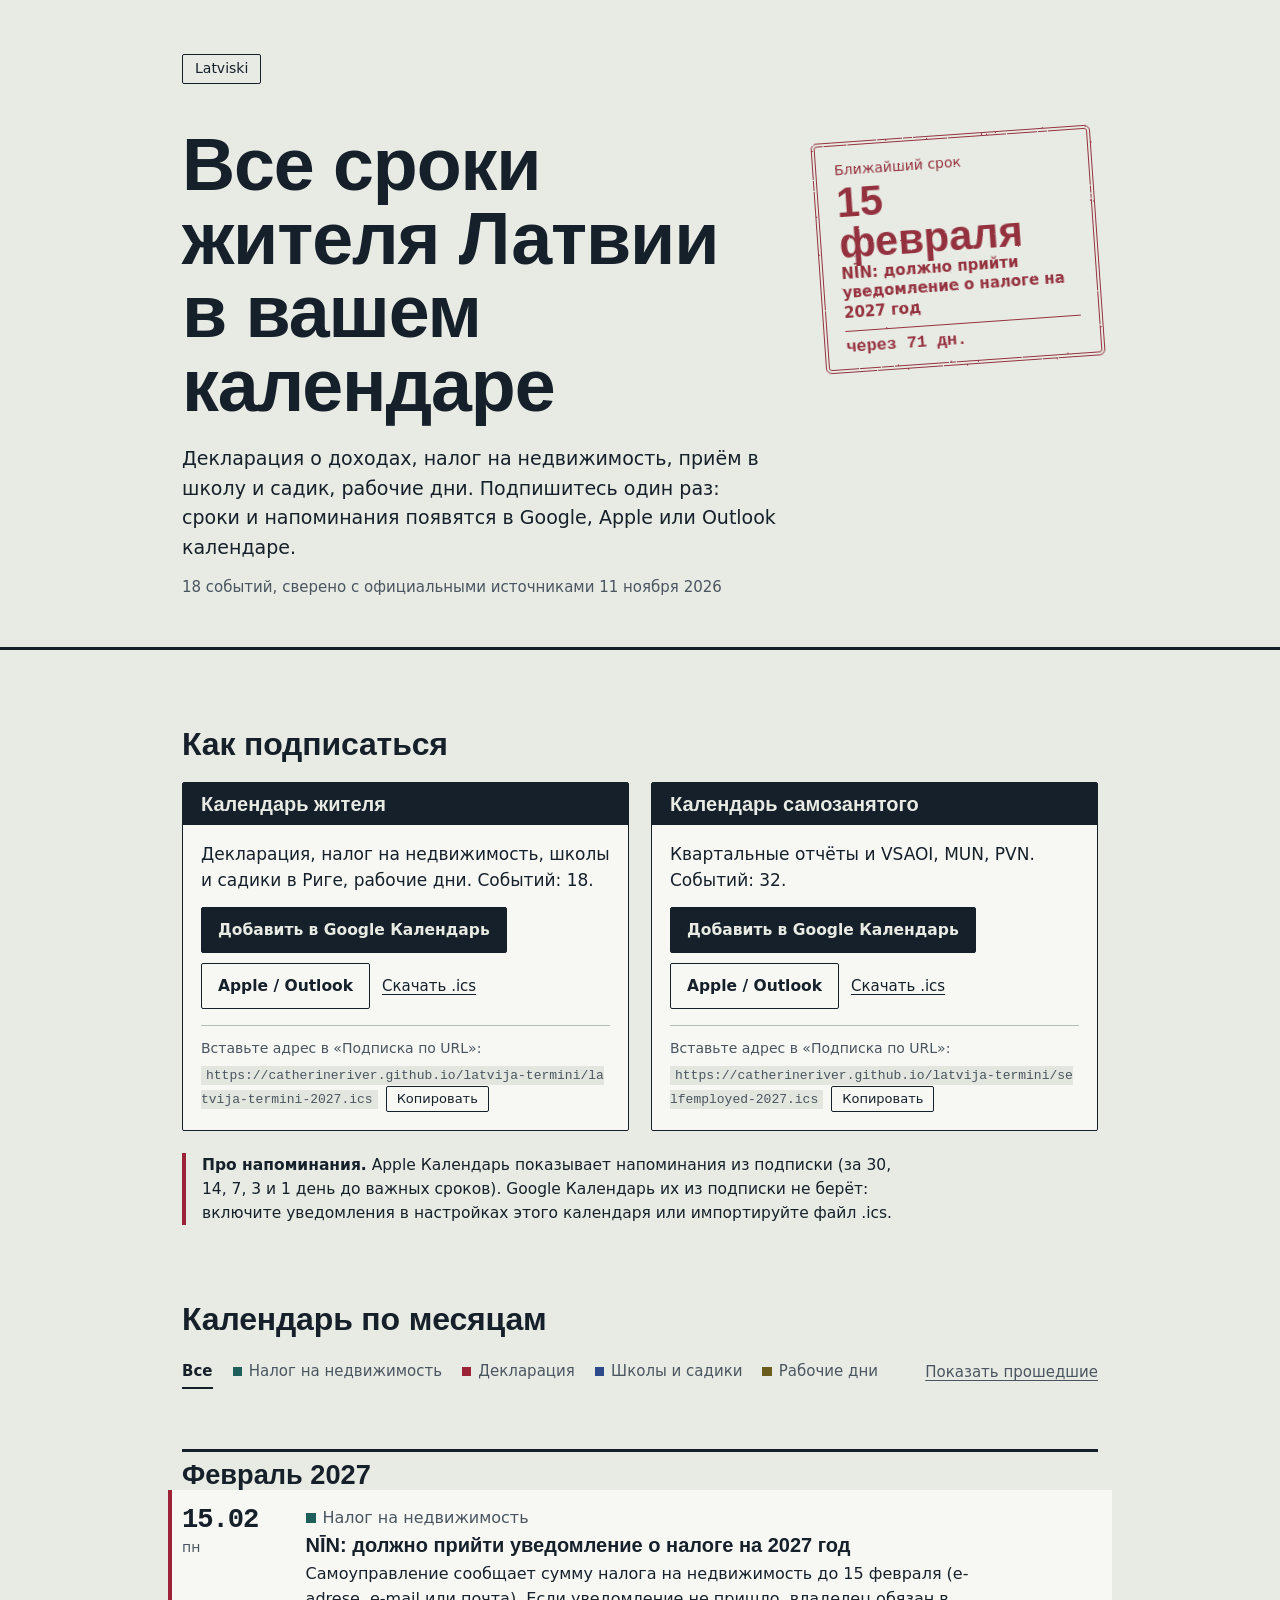
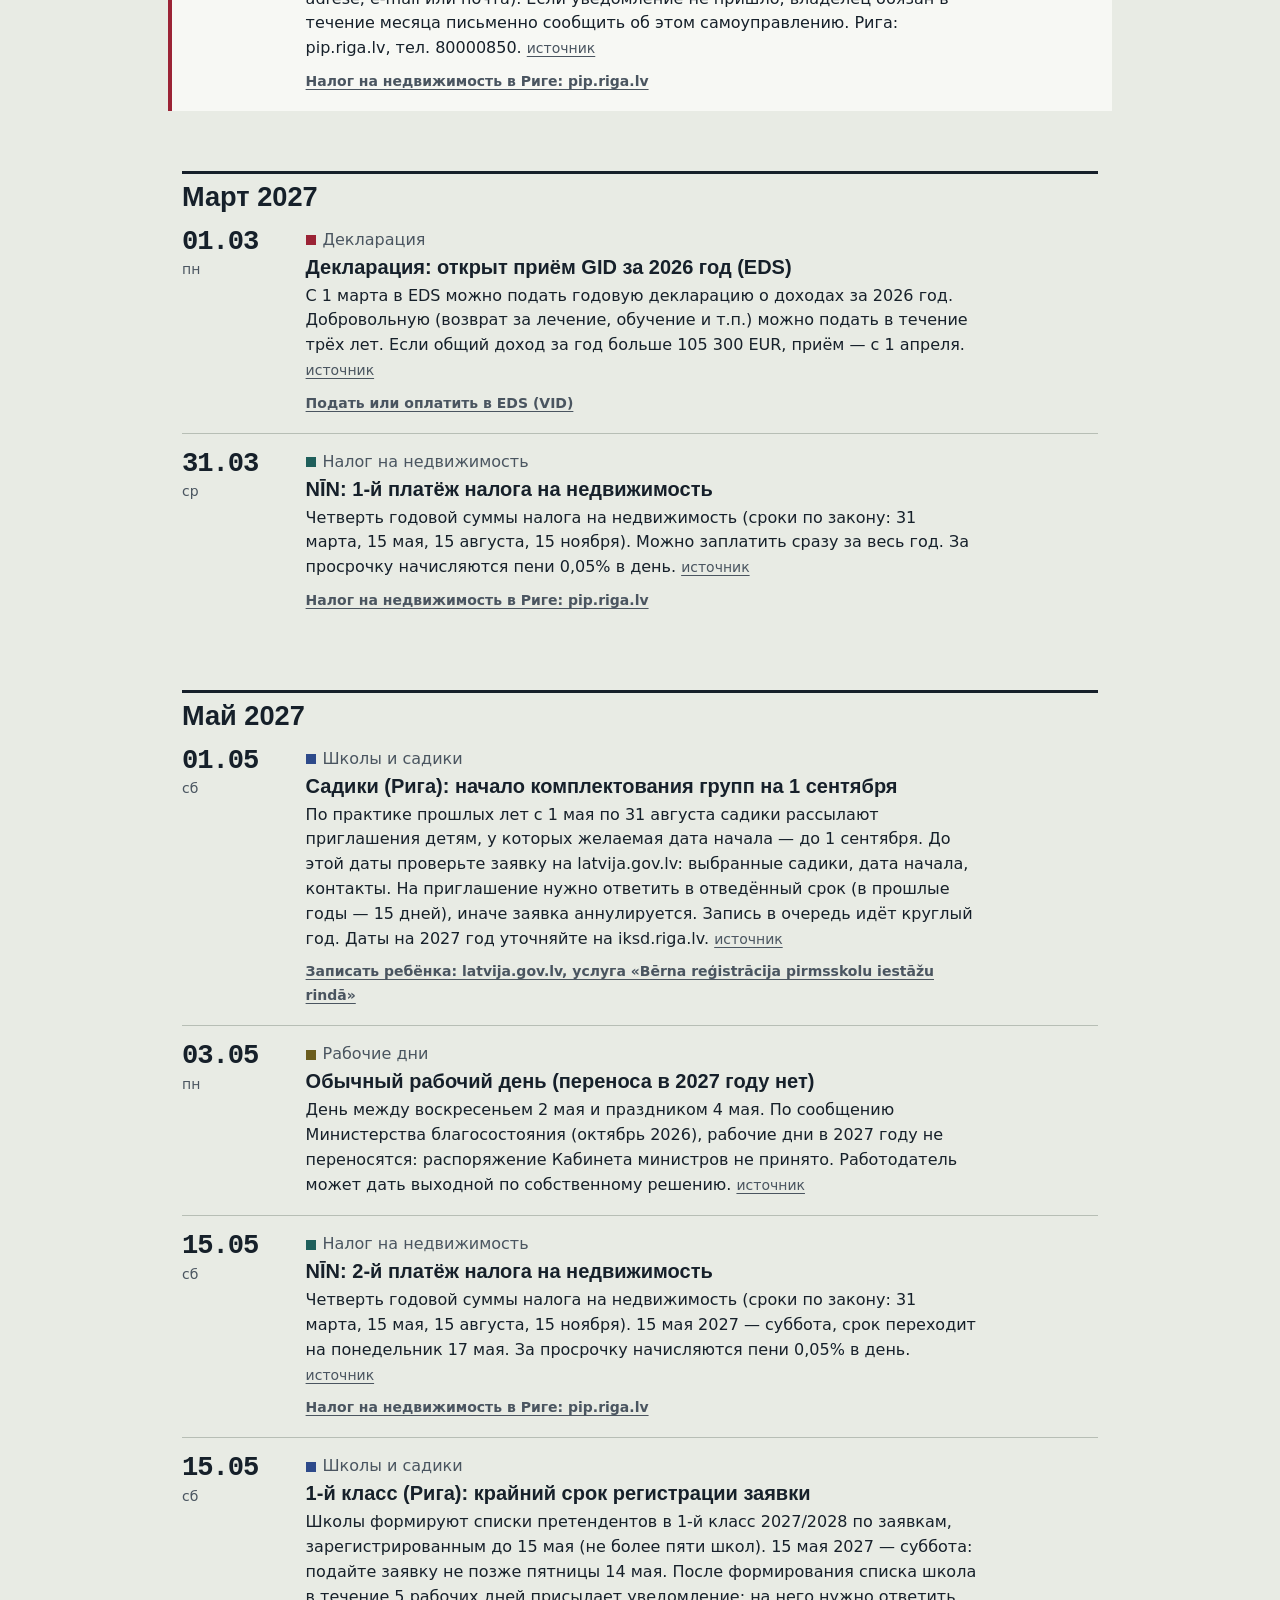
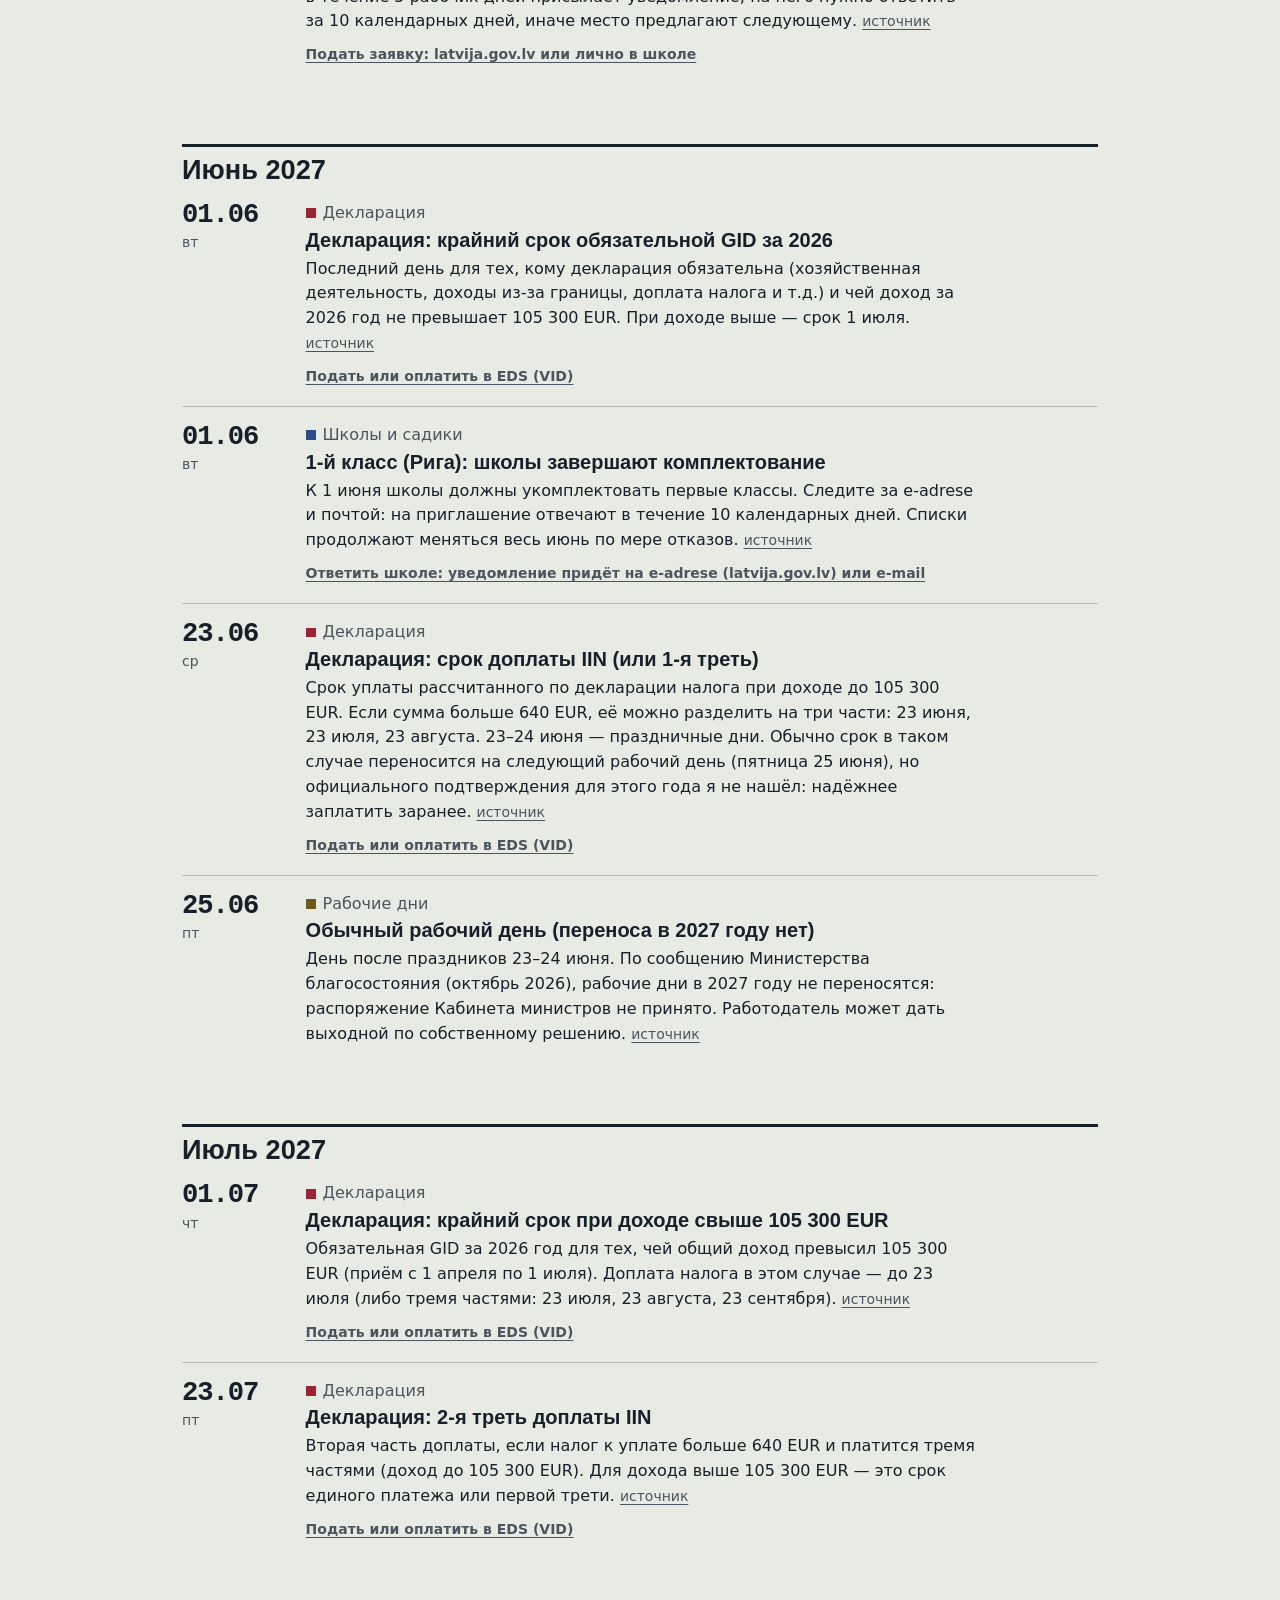
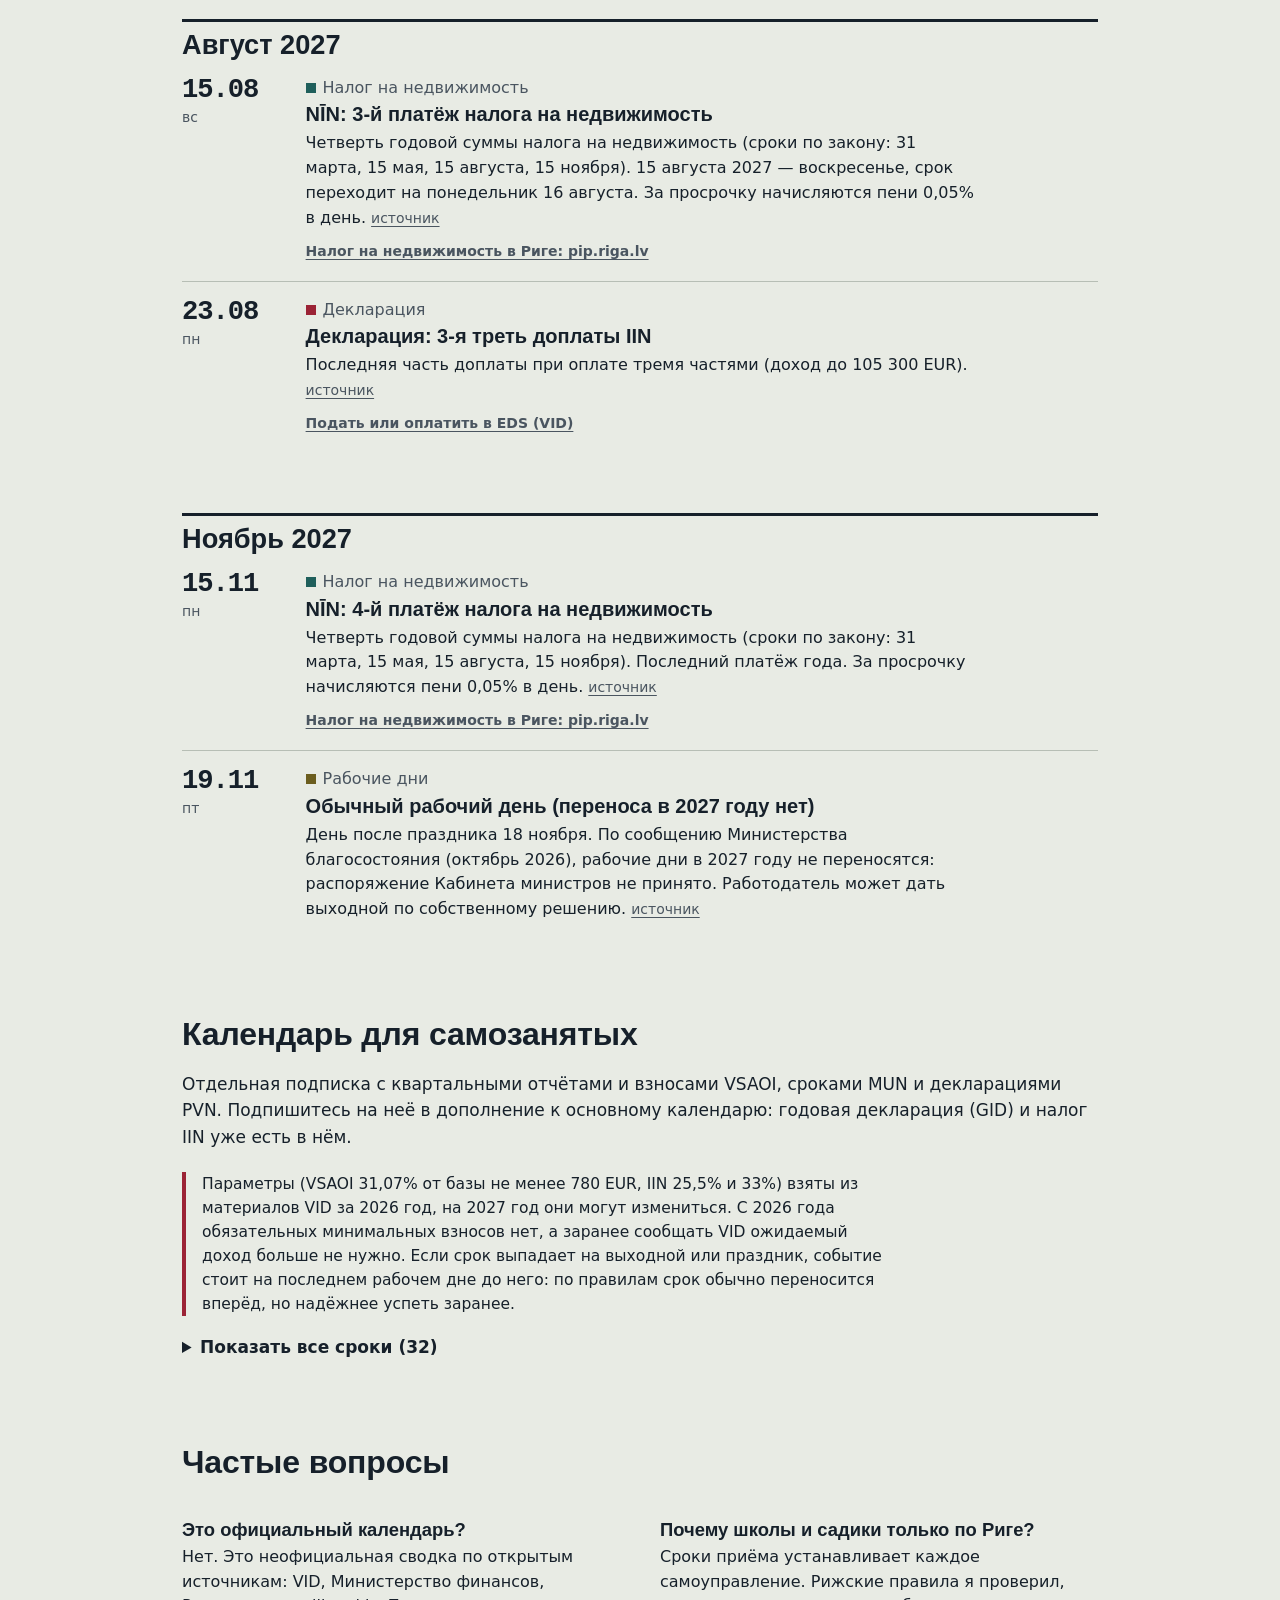
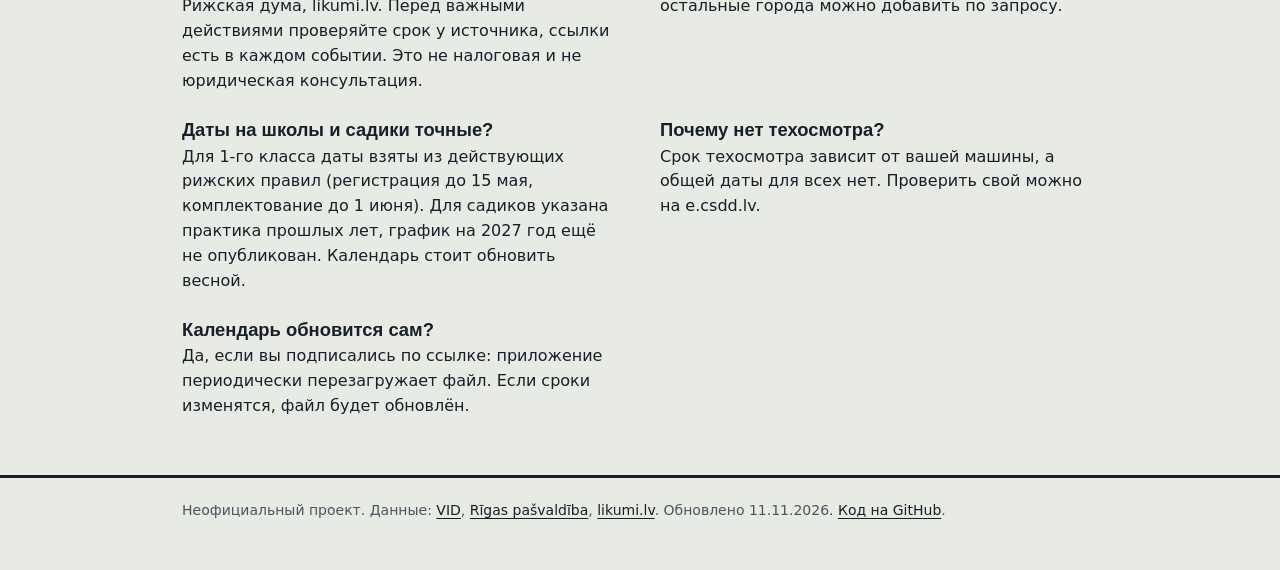
==== commit 39beeff7: "Redesign: paper/form look, rubber-stamp next deadline, ruled timetable, two subscribe sheets Co-Auth" ====
--- a/index.html
+++ b/index.html
@@ -10,7 +10,7 @@
 <link rel="alternate" hreflang="lv" href="https://catherineriver.github.io/latvija-termini/lv/">
 <link rel="alternate" hreflang="x-default" href="https://catherineriver.github.io/latvija-termini/">
 <meta name="robots" content="index,follow,max-image-preview:large">
-<meta name="theme-color" content="#8c2b35">
+<meta name="theme-color" content="#e8ebe4">
 <meta property="og:type" content="website">
 <meta property="og:locale" content="ru_RU">
 <meta property="og:locale:alternate" content="lv_LV">
@@ -24,90 +24,93 @@
 <link rel="icon" href="favicon.svg" type="image/svg+xml">
 <link rel="alternate" type="text/calendar" title="Дедлайны жителя Латвии 2026–2027" href="latvija-termini-2027.ics">
 <script type="application/ld+json">{"@context": "https://schema.org", "@graph": [{"@type": "WebSite", "@id": "https://catherineriver.github.io/latvija-termini/#site", "url": "https://catherineriver.github.io/latvija-termini/", "name": "Календарь жителя Латвии", "inLanguage": "ru"}, {"@type": "WebPage", "@id": "https://catherineriver.github.io/latvija-termini/#page", "url": "https://catherineriver.github.io/latvija-termini/", "name": "Календарь жителя Латвии 2027: декларация, налог на недвижимость, школы и садики", "description": "Бесплатный календарь-подписка (.ics) со сроками 2027 года: декларация о доходах (GID), налог на недвижимость (NĪN), приём в 1-й класс и садики в Риге, переносы рабочих дней. Есть отдельный календарь для самозанятых. Для Google, Apple и Outlook.", "inLanguage": "ru", "isPartOf": {"@id": "https://catherineriver.github.io/latvija-termini/#site"}, "dateModified": "2026-11-11"}, {"@type": "DataDownload", "name": "Дедлайны жителя Латвии 2026–2027", "encodingFormat": "text/calendar", "contentUrl": "https://catherineriver.github.io/latvija-termini/latvija-termini-2027.ics", "inLanguage": "ru"}, {"@type": "DataDownload", "name": "Дедлайны самозанятых Латвии 2026–2027", "encodingFormat": "text/calendar", "contentUrl": "https://catherineriver.github.io/latvija-termini/selfemployed-2027.ics", "inLanguage": "ru"}]}</script>
-<style>
-:root{--ink:#241c1d;--mut:#6b5f60;--bg:#faf6f1;--card:#fff;--line:#e8dfd6;--red:#8c2b35;--red2:#a63a45;
---decl:#8c2b35;--nin:#1f6f63;--work:#7a6a2a;--school:#34508f}
+<style>:root{--paper:#e8ebe4;--sheet:#f7f8f4;--ink:#16202a;--soft:#4a5560;--rule:#b7beb5;--stamp:#9b2335;
+--decl:#9b2335;--nin:#1f5f5b;--work:#6b5d1e;--school:#2d4a8a;--se:#5a3d8a;--mun:#a0561b;--vat:#2a6f97;
+--disp:"Bahnschrift","DIN Alternate","Arial Narrow","Roboto Condensed","Helvetica Neue",Arial,sans-serif;
+--typ:"Courier New","Cousine",ui-monospace,monospace}
 *{box-sizing:border-box}html{scroll-behavior:smooth}
-body{margin:0;font:17px/1.6 ui-sans-serif,system-ui,-apple-system,"Segoe UI",Roboto,Arial,sans-serif;color:var(--ink);background:var(--bg)}
-a{color:var(--red)}
-.wrap{max-width:920px;margin:0 auto;padding:0 20px}
-header.hero{background:var(--red);color:#fff;padding:64px 0 56px;position:relative;overflow:hidden}
-header.hero:after{content:"";position:absolute;left:0;right:0;bottom:0;height:10px;background:#fff;opacity:.9;clip-path:inset(0)}
-.eyebrow{letter-spacing:.14em;text-transform:uppercase;font-size:13px;opacity:.85}
-h1{font:700 clamp(30px,5.4vw,52px)/1.1 Georgia,"Times New Roman",serif;margin:.4em 0 .4em;letter-spacing:-.01em}
-.lead{font-size:19px;max-width:640px;opacity:.95;margin:0 0 28px}
-.cta{display:flex;gap:12px;flex-wrap:wrap}
-.btn{display:inline-block;padding:13px 22px;border-radius:10px;font-weight:600;text-decoration:none;border:2px solid #fff}
-.btn.p{background:#fff;color:var(--red)}.btn.s{color:#fff}
-.btn:hover{transform:translateY(-1px)}
-.meta{margin-top:18px;font-size:14px;opacity:.85}
-main{padding:40px 0 20px}
-h2{font:700 28px/1.2 Georgia,serif;margin:2em 0 .6em}
-.cards{display:grid;grid-template-columns:repeat(auto-fit,minmax(150px,1fr));gap:14px}
-.card{background:var(--card);border:1px solid var(--line);border-radius:14px;padding:18px}
-.card b{display:block;margin-bottom:4px}
-.card span{color:var(--mut);font-size:15px}
-.sub{display:grid;grid-template-columns:repeat(auto-fit,minmax(240px,1fr));gap:14px}
-.sub .card a.btn{margin-top:10px;border-color:var(--red);color:var(--red);padding:9px 16px}
-code{background:#f1e9e0;padding:2px 6px;border-radius:6px;font-size:14px;word-break:break-all}
-.month h3{font:700 22px Georgia,serif;margin:1.6em 0 .5em;color:var(--red)}
-ol{list-style:none;margin:0;padding:0;display:grid;gap:12px}
-.ev{display:flex;gap:16px;background:var(--card);border:1px solid var(--line);border-left:5px solid var(--c,#999);border-radius:12px;padding:16px}
-.ev.decl{--c:var(--decl)}.ev.nin{--c:var(--nin)}.ev.work{--c:var(--work)}.ev.school{--c:var(--school)}
-.date{min-width:52px;text-align:center}.date b{display:block;font:700 30px/1 Georgia,serif}.date span{color:var(--mut);font-size:14px}
-.tag{font-size:12px;letter-spacing:.08em;text-transform:uppercase;color:var(--c)}
-.ev h4{margin:.1em 0 .3em;font-size:18px}.ev p{margin:0;color:#4a4041;font-size:15.5px}
-.note{background:#fff7e6;border:1px solid #f0d9a8;border-radius:12px;padding:16px 18px;font-size:15.5px}
-details{background:var(--card);border:1px solid var(--line);border-radius:12px;padding:14px 18px;margin:10px 0}
-summary{cursor:pointer;font-weight:600}
-footer{border-top:1px solid var(--line);margin-top:48px;padding:28px 0 48px;color:var(--mut);font-size:14px}
-@media(max-width:520px){.ev{flex-direction:column;gap:6px}.date{text-align:left;display:flex;gap:8px;align-items:baseline}}
-
-.lang{position:absolute;top:18px;right:20px;color:#fff;font-size:14px;text-decoration:none;border:1px solid rgba(255,255,255,.6);border-radius:8px;padding:5px 12px}.lang:hover{background:rgba(255,255,255,.15)}
-
-.ev.se{--c:#5a3d8a}.ev.mun{--c:#b0651f}.ev.vat{--c:#2a6f97}
-.act{display:inline-block;margin-top:8px;font-size:14.5px;font-weight:600}
-.cta2{display:flex;gap:10px;flex-wrap:wrap;margin:14px 0}.cta2 .btn{border-color:var(--red);color:var(--red);padding:10px 18px}
-details.all>summary{font-size:17px}details.all .month h3{font-size:19px}
-.nextb{background:#fff;border:1px solid var(--line);border-left:5px solid var(--red);border-radius:12px;padding:12px 16px;margin:0 0 14px;font-size:15.5px}
-.nextb .nl{color:var(--mut);text-transform:uppercase;font-size:12px;letter-spacing:.08em;margin-right:6px}.nextb a{margin-left:8px;white-space:nowrap}
-.chips{display:flex;gap:8px;flex-wrap:wrap;margin:0 0 6px}
-.chips button{font:inherit;font-size:14px;padding:6px 14px;border-radius:999px;border:1px solid var(--line);background:#fff;color:var(--ink);cursor:pointer}
-.chips button[aria-pressed=true]{background:var(--red);border-color:var(--red);color:#fff}.chips .pb{margin-left:auto;border-style:dashed;color:var(--mut)}
-.ev.soon{box-shadow:0 0 0 2px var(--red) inset}.ev[hidden],.month[hidden]{display:none}
-.copy{margin-left:8px;font:inherit;font-size:13px;padding:3px 10px;border:1px solid var(--red);color:var(--red);background:#fff;border-radius:8px;cursor:pointer}
-@media(max-width:520px){.chips .pb{margin-left:0}}
+body{margin:0;font:17px/1.55 system-ui,-apple-system,"Segoe UI",Roboto,Arial,sans-serif;color:var(--ink);background:var(--paper)}
+a{color:var(--ink);text-decoration-thickness:1px;text-underline-offset:3px}a:hover{color:var(--stamp)}
+:focus-visible{outline:3px solid var(--stamp);outline-offset:2px}
+.wrap{max-width:960px;margin:0 auto;padding:0 22px}
+.top{padding:28px 0 48px;border-bottom:3px solid var(--ink)}
+.lang{display:inline-block;font-size:14px;text-decoration:none;border:1.5px solid var(--ink);border-radius:2px;padding:3px 12px;margin-bottom:44px}
+.lang:hover{background:var(--ink);color:var(--paper)}
+.hero{display:grid;grid-template-columns:1fr auto;gap:40px;align-items:start}
+h1{font:700 clamp(2.5rem,6.4vw,4.6rem)/1 var(--disp);letter-spacing:-.015em;margin:0 0 22px;max-width:11em}
+.lead{font-size:19px;max-width:34em;margin:0 0 14px}.meta{margin:0;color:var(--soft);font-size:15px}
+.stamp{margin-top:6px;max-width:17.5rem;padding:14px 18px 12px;border:4px double var(--stamp);border-radius:6px;color:var(--stamp);
+ transform:rotate(-4deg);mix-blend-mode:multiply;filter:url(#rough);opacity:.92;animation:press .45s cubic-bezier(.2,.9,.3,1.15) .15s both}
+.stamp p{margin:0}.s1{font-size:14px}.s2{font:700 2.6rem/1 var(--disp);margin:2px 0 6px}.s3{font-size:15px;line-height:1.3;font-weight:600}.s4{font:700 1.05rem var(--typ);margin-top:8px!important;border-top:1.5px solid var(--stamp);padding-top:6px}
+@keyframes press{from{transform:rotate(-10deg) scale(1.55);opacity:0}to{transform:rotate(-4deg) scale(1);opacity:.92}}
+main{padding:8px 0 20px}
+h2{font:700 2rem/1.1 var(--disp);margin:2.4em 0 .6em;letter-spacing:-.005em}
+.sheets{display:grid;grid-template-columns:1fr 1fr;gap:22px}
+.sheet{background:var(--sheet);border:1.5px solid var(--ink);border-radius:2px}
+.sheet h3{margin:0;background:var(--ink);color:var(--paper);font:700 1.25rem/1 var(--disp);padding:11px 18px}
+.sheet .in{padding:16px 18px 18px}.sheet p{margin:0 0 14px}
+.btns{display:flex;flex-wrap:wrap;gap:10px 12px;align-items:center;margin-bottom:16px}
+.btn{display:inline-block;padding:10px 16px;border:1.5px solid var(--ink);border-radius:2px;background:var(--ink);color:var(--paper);font-weight:600;font-size:15.5px;text-decoration:none}
+.btn.o{background:transparent;color:var(--ink)}.btn:hover{background:var(--stamp);border-color:var(--stamp);color:#fff}
+.dl{font-size:15px}
+.url{font-size:14px;color:var(--soft);margin:0!important;border-top:1px solid var(--rule);padding-top:12px}
+.url span{display:block;margin-bottom:4px}
+code{font:13px/1.4 var(--typ);background:#e3e6de;padding:2px 5px;word-break:break-all}
+.copy{margin-left:8px;font:inherit;font-size:13px;padding:2px 10px;border:1.5px solid var(--ink);background:transparent;border-radius:2px;cursor:pointer;color:var(--ink)}.copy:hover{background:var(--ink);color:var(--paper)}
+.note{margin:22px 0 0;padding:0 0 0 16px;border-left:4px solid var(--stamp);font-size:15.5px;max-width:46em}
+.chips{display:flex;gap:6px 20px;flex-wrap:wrap;margin:0 0 4px}
+.chips button{font:inherit;font-size:15px;background:none;border:0;border-bottom:2px solid transparent;padding:4px 0;cursor:pointer;color:var(--soft);display:inline-flex;align-items:center;gap:7px}
+.chips button[aria-pressed=true]{color:var(--ink);font-weight:700;border-bottom-color:var(--ink)}
+.chips i,.tag i{display:inline-block;width:.62em;height:.62em;background:var(--c,var(--ink))}
+.chips .pb{margin-left:auto;color:var(--soft);text-decoration:underline;text-underline-offset:3px;border-bottom:0}
+.decl{--c:var(--decl)}.nin{--c:var(--nin)}.work{--c:var(--work)}.school{--c:var(--school)}.se{--c:var(--se)}.mun{--c:var(--mun)}.vat{--c:var(--vat)}
+.month h3{font:700 1.7rem/1.1 var(--disp);margin:2.2em 0 0;padding-top:8px;border-top:3px solid var(--ink)}
+ol{list-style:none;margin:0;padding:0}
+.ev{display:grid;grid-template-columns:6.6rem 1fr;gap:0 18px;padding:16px 0 18px;border-top:1px solid var(--rule)}
+.month h3+ol .ev:first-child{border-top:0}
+.date b{display:block;font:700 1.7rem/1 var(--typ);letter-spacing:-.04em}.date span{font-size:14px;color:var(--soft)}
+.tag{display:flex;align-items:center;gap:7px;margin:0 0 2px!important;font-size:14px;color:var(--soft)}
+.ev h4{margin:0 0 4px;font:700 1.25rem/1.25 var(--disp)}.ev p{margin:0;font-size:16px;max-width:42em}
+.ev .where{margin-top:8px;font-weight:600;font-size:15.5px}.ev p a{font-size:14px;color:var(--soft)}
+.ev.soon{background:var(--sheet);margin:0 -14px;padding-left:14px;padding-right:14px;box-shadow:inset 4px 0 0 var(--stamp)}
+.ev[hidden],.month[hidden]{display:none}
+.faq{display:grid;grid-template-columns:1fr 1fr;gap:6px 40px}.faq h3{font:700 1.15rem/1.25 var(--disp);margin:1em 0 .2em}.faq p{margin:0;font-size:16px}
+details.all{margin-top:10px}summary{cursor:pointer;font-weight:700;padding:8px 0}
+details.all .month h3{font-size:1.3rem}
+footer{border-top:3px solid var(--ink);margin-top:56px;padding:22px 0 48px;color:var(--soft);font-size:14px}
+@media(max-width:760px){.hero{grid-template-columns:1fr;gap:26px}.stamp{justify-self:start;margin-left:6px}.sheets,.faq{grid-template-columns:1fr}.ev{grid-template-columns:1fr;gap:4px}.date{display:flex;gap:10px;align-items:baseline}.date b{font-size:1.4rem}.chips .pb{margin-left:0}.lang{margin-bottom:28px}}
+@media(prefers-reduced-motion:reduce){.stamp{animation:none}html{scroll-behavior:auto}}
 </style>
 </head>
 <body>
-<header class="hero"><a class="lang" href="https://catherineriver.github.io/latvija-termini/lv/" hreflang="lv" lang="lv">Latviski</a><div class="wrap">
-<div class="eyebrow">Latvija · 2026–2027 · бесплатно</div>
-<h1>Все сроки жителя Латвии в вашем календаре</h1>
+<svg width="0" height="0" aria-hidden="true" focusable="false"><filter id="rough"><feTurbulence type="fractalNoise" baseFrequency=".8" numOctaves="2" result="n"/><feDisplacementMap in="SourceGraphic" in2="n" scale="1.8"/></filter></svg>
+<header class="top"><div class="wrap"><a class="lang" href="https://catherineriver.github.io/latvija-termini/lv/" hreflang="lv" lang="lv">Latviski</a>
+<div class="hero">
+<div><h1>Все сроки жителя Латвии в вашем календаре</h1>
 <p class="lead">Декларация о доходах, налог на недвижимость, приём в школу и садик, рабочие дни. Подпишитесь один раз: сроки и напоминания появятся в Google, Apple или Outlook календаре.</p>
-<div class="cta"><a class="btn p" href="https://calendar.google.com/calendar/r?cid=webcal%3A%2F%2Fcatherineriver.github.io%2Flatvija-termini%2Flatvija-termini-2027.ics" rel="noopener">Добавить в Google Календарь</a><a class="btn s" href="webcal://catherineriver.github.io/latvija-termini/latvija-termini-2027.ics">Apple / Outlook</a><a class="btn s" href="latvija-termini-2027.ics" download>Скачать .ics</a><a class="btn s" href="#selfemployed">Для самозанятых ↓</a></div>
-<div class="meta">18 событий · сверено с официальными источниками 11 ноября 2026</div>
-</div></header>
+<p class="meta">18 событий, сверено с официальными источниками 11 ноября 2026</p></div>
+<aside class="stamp" id="next" data-in="через {n} дн." data-today="сегодня" data-tom="завтра"><p class="s1">Ближайший срок</p><p class="s2">15 ноября</p><p class="s3">NĪN: последний платёж налога на недвижимость за 2026 год</p><p class="s4">через 4 дн.</p></aside>
+</div></div></header>
 <main class="wrap">
-<h2>Что внутри</h2>
-<div class="cards"><div class="card"><b>Декларация (GID)</b><span>Открытие приёма, дедлайн 1 июня и 1 июля, три срока доплаты IIN.</span></div><div class="card"><b>Налог на недвижимость</b><span>Уведомление до 15 февраля и четыре платежа с учётом выходных.</span></div><div class="card"><b>Школы и садики (Рига)</b><span>Регистрация в 1-й класс, комплектование, сроки ответа на приглашение.</span></div><div class="card"><b>Рабочие дни</b><span>В 2027 году переносов нет, но спорные дни отмечены.</span></div><div class="card"><b>Самозанятые</b><span>Отдельный календарь: отчёты и взносы, MUN, PVN, ссылки на EDS.</span></div></div>
 <h2>Как подписаться</h2>
-<div class="sub">
-<div class="card"><b>Google Календарь</b><span>Откроется окно «Добавить календарь».</span><br><a class="btn" href="https://calendar.google.com/calendar/r?cid=webcal%3A%2F%2Fcatherineriver.github.io%2Flatvija-termini%2Flatvija-termini-2027.ics" rel="noopener">Подписаться</a></div>
-<div class="card"><b>Apple, Outlook</b><span>Ссылка webcal откроет приложение календаря.</span><br><a class="btn" href="webcal://catherineriver.github.io/latvija-termini/latvija-termini-2027.ics">Подписаться</a></div>
-<div class="card"><b>Любое другое приложение</b><span>Вставьте адрес в «Подписка по URL»:</span><br><code>https://catherineriver.github.io/latvija-termini/latvija-termini-2027.ics</code><button class="copy" type="button" data-url="https://catherineriver.github.io/latvija-termini/latvija-termini-2027.ics" data-ok="Скопировано">Копировать</button></div>
+<div class="sheets">
+<section class="sheet"><h3>Календарь жителя</h3><div class="in"><p>Декларация, налог на недвижимость, школы и садики в Риге, рабочие дни. Событий: 18.</p>
+<div class="btns"><a class="btn" href="https://calendar.google.com/calendar/r?cid=webcal%3A%2F%2Fcatherineriver.github.io%2Flatvija-termini%2Flatvija-termini-2027.ics" rel="noopener">Добавить в Google Календарь</a><a class="btn o" href="webcal://catherineriver.github.io/latvija-termini/latvija-termini-2027.ics">Apple / Outlook</a><a class="dl" href="latvija-termini-2027.ics" download>Скачать .ics</a></div>
+<p class="url"><span>Вставьте адрес в «Подписка по URL»:</span><code>https://catherineriver.github.io/latvija-termini/latvija-termini-2027.ics</code><button class="copy" type="button" data-url="https://catherineriver.github.io/latvija-termini/latvija-termini-2027.ics" data-ok="Скопировано">Копировать</button></p></div></section>
+<section class="sheet" id="selfemployed-sub"><h3>Календарь самозанятого</h3><div class="in"><p>Квартальные отчёты и VSAOI, MUN, PVN. Событий: 32.</p>
+<div class="btns"><a class="btn" href="https://calendar.google.com/calendar/r?cid=webcal%3A%2F%2Fcatherineriver.github.io%2Flatvija-termini%2Fselfemployed-2027.ics" rel="noopener">Добавить в Google Календарь</a><a class="btn o" href="webcal://catherineriver.github.io/latvija-termini/selfemployed-2027.ics">Apple / Outlook</a><a class="dl" href="selfemployed-2027.ics" download>Скачать .ics</a></div>
+<p class="url"><span>Вставьте адрес в «Подписка по URL»:</span><code>https://catherineriver.github.io/latvija-termini/selfemployed-2027.ics</code><button class="copy" type="button" data-url="https://catherineriver.github.io/latvija-termini/selfemployed-2027.ics" data-ok="Скопировано">Копировать</button></p></div></section>
 </div>
 <p class="note"><b>Про напоминания.</b> Apple Календарь показывает напоминания из подписки (за 30, 14, 7, 3 и 1 день до важных сроков). Google Календарь их из подписки не берёт: включите уведомления в настройках этого календаря или импортируйте файл .ics.</p>
 <h2>Календарь по месяцам</h2>
-<div id="next" class="nextb" hidden data-in="через {n} дн." data-today="сегодня" data-tom="завтра"><span class="nl">Ближайший срок</span> <b class="nd"></b> <span class="nt"></span> <a href="#next-ev">К событию ↓</a></div>
-<div id="tools" class="chips" hidden><button type="button" data-f="all" aria-pressed="true">Все</button><button type="button" data-f="nin" aria-pressed="false">Налог на недвижимость</button><button type="button" data-f="decl" aria-pressed="false">Декларация</button><button type="button" data-f="school" aria-pressed="false">Школы и садики</button><button type="button" data-f="work" aria-pressed="false">Рабочие дни</button><button type="button" id="pastbtn" class="pb" data-show="Показать прошедшие" data-hide="Скрыть прошедшие">Показать прошедшие</button></div>
-<div id="tl"><section class="month"><h3>Ноябрь 2026</h3><ol><li class="ev nin" data-date="2026-11-15"><div class="date"><b>15</b><span>вс</span></div><div class="body"><div class="tag">Налог на недвижимость</div><h4>NĪN: последний платёж налога на недвижимость за 2026 год</h4><p>Четвёртая часть годовой суммы налога на недвижимость за 2026 год (сроки по закону: 31 марта, 15 мая, 15 августа, 15 ноября). 15 ноября 2026 — воскресенье, срок переходит на понедельник 16 ноября. За просрочку начисляются пени 0,05% в день. <a href="https://pip.riga.lv" rel="noopener">источник</a></p><a class="act" href="https://pip.riga.lv" rel="noopener">Налог на недвижимость в Риге: pip.riga.lv →</a></div></li></ol></section><section class="month"><h3>Февраль</h3><ol><li class="ev nin" data-date="2027-02-15"><div class="date"><b>15</b><span>пн</span></div><div class="body"><div class="tag">Налог на недвижимость</div><h4>NĪN: должно прийти уведомление о налоге на 2027 год</h4><p>Самоуправление сообщает сумму налога на недвижимость до 15 февраля (e-adrese, e-mail или почта). Если уведомление не пришло, владелец обязан в течение месяца письменно сообщить об этом самоуправлению. Рига: pip.riga.lv, тел. 80000850. <a href="https://pip.riga.lv" rel="noopener">источник</a></p><a class="act" href="https://pip.riga.lv" rel="noopener">Налог на недвижимость в Риге: pip.riga.lv →</a></div></li></ol></section><section class="month"><h3>Март</h3><ol><li class="ev decl" data-date="2027-03-01"><div class="date"><b>1</b><span>пн</span></div><div class="body"><div class="tag">Декларация</div><h4>Декларация: открыт приём GID за 2026 год (EDS)</h4><p>С 1 марта в EDS можно подать годовую декларацию о доходах за 2026 год. Добровольную (возврат за лечение, обучение и т.п.) можно подать в течение трёх лет. Если общий доход за год больше 105 300 EUR, приём — с 1 апреля. <a href="https://www.vid.gov.lv/lv/gada-ienakumu-deklaracija" rel="noopener">источник</a></p><a class="act" href="https://eds.vid.gov.lv/login/" rel="noopener">Подать или оплатить в EDS (VID) →</a></div></li><li class="ev nin" data-date="2027-03-31"><div class="date"><b>31</b><span>ср</span></div><div class="body"><div class="tag">Налог на недвижимость</div><h4>NĪN: 1-й платёж налога на недвижимость</h4><p>Четверть годовой суммы налога на недвижимость (сроки по закону: 31 марта, 15 мая, 15 августа, 15 ноября). Можно заплатить сразу за весь год. За просрочку начисляются пени 0,05% в день. <a href="https://pip.riga.lv" rel="noopener">источник</a></p><a class="act" href="https://pip.riga.lv" rel="noopener">Налог на недвижимость в Риге: pip.riga.lv →</a></div></li></ol></section><section class="month"><h3>Май</h3><ol><li class="ev school" data-date="2027-05-01"><div class="date"><b>1</b><span>сб</span></div><div class="body"><div class="tag">Школы и садики</div><h4>Садики (Рига): начало комплектования групп на 1 сентября</h4><p>По практике прошлых лет с 1 мая по 31 августа садики рассылают приглашения детям, у которых желаемая дата начала — до 1 сентября. До этой даты проверьте заявку на latvija.gov.lv: выбранные садики, дата начала, контакты. На приглашение нужно ответить в отведённый срок (в прошлые годы — 15 дней), иначе заявка аннулируется. Запись в очередь идёт круглый год. Даты на 2027 год уточняйте на iksd.riga.lv. <a href="https://iksd.riga.lv" rel="noopener">источник</a></p><a class="act" href="https://latvija.gov.lv" rel="noopener">Записать ребёнка: latvija.gov.lv, услуга «Bērna reģistrācija pirmsskolu iestāžu rindā» →</a></div></li><li class="ev work" data-date="2027-05-03"><div class="date"><b>3</b><span>пн</span></div><div class="body"><div class="tag">Рабочие дни</div><h4>Обычный рабочий день (переноса в 2027 году нет)</h4><p>День между воскресеньем 2 мая и праздником 4 мая. По сообщению Министерства благосостояния (октябрь 2026), рабочие дни в 2027 году не переносятся: распоряжение Кабинета министров не принято. Работодатель может дать выходной по собственному решению. <a href="https://ifinanses.lv/zinas/actual-2027-gada-darba-dienas-netiek-parceltas/31835" rel="noopener">источник</a></p></div></li><li class="ev nin" data-date="2027-05-15"><div class="date"><b>15</b><span>сб</span></div><div class="body"><div class="tag">Налог на недвижимость</div><h4>NĪN: 2-й платёж налога на недвижимость</h4><p>Четверть годовой суммы налога на недвижимость (сроки по закону: 31 марта, 15 мая, 15 августа, 15 ноября). 15 мая 2027 — суббота, срок переходит на понедельник 17 мая. За просрочку начисляются пени 0,05% в день. <a href="https://pip.riga.lv" rel="noopener">источник</a></p><a class="act" href="https://pip.riga.lv" rel="noopener">Налог на недвижимость в Риге: pip.riga.lv →</a></div></li><li class="ev school" data-date="2027-05-15"><div class="date"><b>15</b><span>сб</span></div><div class="body"><div class="tag">Школы и садики</div><h4>1-й класс (Рига): крайний срок регистрации заявки</h4><p>Школы формируют списки претендентов в 1-й класс 2027/2028 по заявкам, зарегистрированным до 15 мая (не более пяти школ). 15 мая 2027 — суббота: подайте заявку не позже пятницы 14 мая. После формирования списка школа в течение 5 рабочих дней присылает уведомление; на него нужно ответить за 10 календарных дней, иначе место предлагают следующему. <a href="https://likumi.lv/ta/id/341736" rel="noopener">источник</a></p><a class="act" href="https://latvija.gov.lv" rel="noopener">Подать заявку: latvija.gov.lv или лично в школе →</a></div></li></ol></section><section class="month"><h3>Июнь</h3><ol><li class="ev decl" data-date="2027-06-01"><div class="date"><b>1</b><span>вт</span></div><div class="body"><div class="tag">Декларация</div><h4>Декларация: крайний срок обязательной GID за 2026</h4><p>Последний день для тех, кому декларация обязательна (хозяйственная деятельность, доходы из-за границы, доплата налога и т.д.) и чей доход за 2026 год не превышает 105 300 EUR. При доходе выше — срок 1 июля. <a href="https://www.vid.gov.lv/lv/gada-ienakumu-deklaracija" rel="noopener">источник</a></p><a class="act" href="https://eds.vid.gov.lv/login/" rel="noopener">Подать или оплатить в EDS (VID) →</a></div></li><li class="ev school" data-date="2027-06-01"><div class="date"><b>1</b><span>вт</span></div><div class="body"><div class="tag">Школы и садики</div><h4>1-й класс (Рига): школы завершают комплектование</h4><p>К 1 июня школы должны укомплектовать первые классы. Следите за e-adrese и почтой: на приглашение отвечают в течение 10 календарных дней. Списки продолжают меняться весь июнь по мере отказов. <a href="https://likumi.lv/ta/id/341736" rel="noopener">источник</a></p><a class="act" href="https://latvija.gov.lv" rel="noopener">Ответить школе: уведомление придёт на e-adrese (latvija.gov.lv) или e-mail →</a></div></li><li class="ev decl" data-date="2027-06-23"><div class="date"><b>23</b><span>ср</span></div><div class="body"><div class="tag">Декларация</div><h4>Декларация: срок доплаты IIN (или 1-я треть)</h4><p>Срок уплаты рассчитанного по декларации налога при доходе до 105 300 EUR. Если сумма больше 640 EUR, её можно разделить на три части: 23 июня, 23 июля, 23 августа. 23–24 июня — праздничные дни. Обычно срок в таком случае переносится на следующий рабочий день (пятница 25 июня), но официального подтверждения для этого года я не нашёл: надёжнее заплатить заранее. <a href="https://www.vid.gov.lv/lv/gada-ienakumu-deklaracija" rel="noopener">источник</a></p><a class="act" href="https://eds.vid.gov.lv/login/" rel="noopener">Подать или оплатить в EDS (VID) →</a></div></li><li class="ev work" data-date="2027-06-25"><div class="date"><b>25</b><span>пт</span></div><div class="body"><div class="tag">Рабочие дни</div><h4>Обычный рабочий день (переноса в 2027 году нет)</h4><p>День после праздников 23–24 июня. По сообщению Министерства благосостояния (октябрь 2026), рабочие дни в 2027 году не переносятся: распоряжение Кабинета министров не принято. Работодатель может дать выходной по собственному решению. <a href="https://ifinanses.lv/zinas/actual-2027-gada-darba-dienas-netiek-parceltas/31835" rel="noopener">источник</a></p></div></li></ol></section><section class="month"><h3>Июль</h3><ol><li class="ev decl" data-date="2027-07-01"><div class="date"><b>1</b><span>чт</span></div><div class="body"><div class="tag">Декларация</div><h4>Декларация: крайний срок при доходе свыше 105 300 EUR</h4><p>Обязательная GID за 2026 год для тех, чей общий доход превысил 105 300 EUR (приём с 1 апреля по 1 июля). Доплата налога в этом случае — до 23 июля (либо тремя частями: 23 июля, 23 августа, 23 сентября). <a href="https://www.vid.gov.lv/lv/gada-ienakumu-deklaracija" rel="noopener">источник</a></p><a class="act" href="https://eds.vid.gov.lv/login/" rel="noopener">Подать или оплатить в EDS (VID) →</a></div></li><li class="ev decl" data-date="2027-07-23"><div class="date"><b>23</b><span>пт</span></div><div class="body"><div class="tag">Декларация</div><h4>Декларация: 2-я треть доплаты IIN</h4><p>Вторая часть доплаты, если налог к уплате больше 640 EUR и платится тремя частями (доход до 105 300 EUR). Для дохода выше 105 300 EUR — это срок единого платежа или первой трети. <a href="https://www.vid.gov.lv/lv/gada-ienakumu-deklaracija" rel="noopener">источник</a></p><a class="act" href="https://eds.vid.gov.lv/login/" rel="noopener">Подать или оплатить в EDS (VID) →</a></div></li></ol></section><section class="month"><h3>Август</h3><ol><li class="ev nin" data-date="2027-08-15"><div class="date"><b>15</b><span>вс</span></div><div class="body"><div class="tag">Налог на недвижимость</div><h4>NĪN: 3-й платёж налога на недвижимость</h4><p>Четверть годовой суммы налога на недвижимость (сроки по закону: 31 марта, 15 мая, 15 августа, 15 ноября). 15 августа 2027 — воскресенье, срок переходит на понедельник 16 августа. За просрочку начисляются пени 0,05% в день. <a href="https://pip.riga.lv" rel="noopener">источник</a></p><a class="act" href="https://pip.riga.lv" rel="noopener">Налог на недвижимость в Риге: pip.riga.lv →</a></div></li><li class="ev decl" data-date="2027-08-23"><div class="date"><b>23</b><span>пн</span></div><div class="body"><div class="tag">Декларация</div><h4>Декларация: 3-я треть доплаты IIN</h4><p>Последняя часть доплаты при оплате тремя частями (доход до 105 300 EUR). <a href="https://www.vid.gov.lv/lv/gada-ienakumu-deklaracija" rel="noopener">источник</a></p><a class="act" href="https://eds.vid.gov.lv/login/" rel="noopener">Подать или оплатить в EDS (VID) →</a></div></li></ol></section><section class="month"><h3>Ноябрь</h3><ol><li class="ev nin" data-date="2027-11-15"><div class="date"><b>15</b><span>пн</span></div><div class="body"><div class="tag">Налог на недвижимость</div><h4>NĪN: 4-й платёж налога на недвижимость</h4><p>Четверть годовой суммы налога на недвижимость (сроки по закону: 31 марта, 15 мая, 15 августа, 15 ноября). Последний платёж года. За просрочку начисляются пени 0,05% в день. <a href="https://pip.riga.lv" rel="noopener">источник</a></p><a class="act" href="https://pip.riga.lv" rel="noopener">Налог на недвижимость в Риге: pip.riga.lv →</a></div></li><li class="ev work" data-date="2027-11-19"><div class="date"><b>19</b><span>пт</span></div><div class="body"><div class="tag">Рабочие дни</div><h4>Обычный рабочий день (переноса в 2027 году нет)</h4><p>День после праздника 18 ноября. По сообщению Министерства благосостояния (октябрь 2026), рабочие дни в 2027 году не переносятся: распоряжение Кабинета министров не принято. Работодатель может дать выходной по собственному решению. <a href="https://ifinanses.lv/zinas/actual-2027-gada-darba-dienas-netiek-parceltas/31835" rel="noopener">источник</a></p></div></li></ol></section></div>
+<div id="tools" class="chips" hidden><button type="button" data-f="all" aria-pressed="true">Все</button><button type="button" class="nin" data-f="nin" aria-pressed="false"><i></i>Налог на недвижимость</button><button type="button" class="decl" data-f="decl" aria-pressed="false"><i></i>Декларация</button><button type="button" class="school" data-f="school" aria-pressed="false"><i></i>Школы и садики</button><button type="button" class="work" data-f="work" aria-pressed="false"><i></i>Рабочие дни</button><button type="button" id="pastbtn" class="pb" data-show="Показать прошедшие" data-hide="Скрыть прошедшие">Показать прошедшие</button></div>
+<div id="tl"><section class="month"><h3>Ноябрь 2026</h3><ol><li class="ev nin" data-date="2026-11-15" data-dl="15 ноября"><div class="date"><b>15.11</b><span>вс</span></div><div class="body"><p class="tag"><i></i>Налог на недвижимость</p><h4>NĪN: последний платёж налога на недвижимость за 2026 год</h4><p>Четвёртая часть годовой суммы налога на недвижимость за 2026 год (сроки по закону: 31 марта, 15 мая, 15 августа, 15 ноября). 15 ноября 2026 — воскресенье, срок переходит на понедельник 16 ноября. За просрочку начисляются пени 0,05% в день. <a href="https://pip.riga.lv" rel="noopener">источник</a></p><p class="where"><a href="https://pip.riga.lv" rel="noopener">Налог на недвижимость в Риге: pip.riga.lv</a></p></div></li></ol></section><section class="month"><h3>Февраль 2027</h3><ol><li class="ev nin" data-date="2027-02-15" data-dl="15 февраля"><div class="date"><b>15.02</b><span>пн</span></div><div class="body"><p class="tag"><i></i>Налог на недвижимость</p><h4>NĪN: должно прийти уведомление о налоге на 2027 год</h4><p>Самоуправление сообщает сумму налога на недвижимость до 15 февраля (e-adrese, e-mail или почта). Если уведомление не пришло, владелец обязан в течение месяца письменно сообщить об этом самоуправлению. Рига: pip.riga.lv, тел. 80000850. <a href="https://pip.riga.lv" rel="noopener">источник</a></p><p class="where"><a href="https://pip.riga.lv" rel="noopener">Налог на недвижимость в Риге: pip.riga.lv</a></p></div></li></ol></section><section class="month"><h3>Март 2027</h3><ol><li class="ev decl" data-date="2027-03-01" data-dl="1 марта"><div class="date"><b>01.03</b><span>пн</span></div><div class="body"><p class="tag"><i></i>Декларация</p><h4>Декларация: открыт приём GID за 2026 год (EDS)</h4><p>С 1 марта в EDS можно подать годовую декларацию о доходах за 2026 год. Добровольную (возврат за лечение, обучение и т.п.) можно подать в течение трёх лет. Если общий доход за год больше 105 300 EUR, приём — с 1 апреля. <a href="https://www.vid.gov.lv/lv/gada-ienakumu-deklaracija" rel="noopener">источник</a></p><p class="where"><a href="https://eds.vid.gov.lv/login/" rel="noopener">Подать или оплатить в EDS (VID)</a></p></div></li><li class="ev nin" data-date="2027-03-31" data-dl="31 марта"><div class="date"><b>31.03</b><span>ср</span></div><div class="body"><p class="tag"><i></i>Налог на недвижимость</p><h4>NĪN: 1-й платёж налога на недвижимость</h4><p>Четверть годовой суммы налога на недвижимость (сроки по закону: 31 марта, 15 мая, 15 августа, 15 ноября). Можно заплатить сразу за весь год. За просрочку начисляются пени 0,05% в день. <a href="https://pip.riga.lv" rel="noopener">источник</a></p><p class="where"><a href="https://pip.riga.lv" rel="noopener">Налог на недвижимость в Риге: pip.riga.lv</a></p></div></li></ol></section><section class="month"><h3>Май 2027</h3><ol><li class="ev school" data-date="2027-05-01" data-dl="1 мая"><div class="date"><b>01.05</b><span>сб</span></div><div class="body"><p class="tag"><i></i>Школы и садики</p><h4>Садики (Рига): начало комплектования групп на 1 сентября</h4><p>По практике прошлых лет с 1 мая по 31 августа садики рассылают приглашения детям, у которых желаемая дата начала — до 1 сентября. До этой даты проверьте заявку на latvija.gov.lv: выбранные садики, дата начала, контакты. На приглашение нужно ответить в отведённый срок (в прошлые годы — 15 дней), иначе заявка аннулируется. Запись в очередь идёт круглый год. Даты на 2027 год уточняйте на iksd.riga.lv. <a href="https://iksd.riga.lv" rel="noopener">источник</a></p><p class="where"><a href="https://latvija.gov.lv" rel="noopener">Записать ребёнка: latvija.gov.lv, услуга «Bērna reģistrācija pirmsskolu iestāžu rindā»</a></p></div></li><li class="ev work" data-date="2027-05-03" data-dl="3 мая"><div class="date"><b>03.05</b><span>пн</span></div><div class="body"><p class="tag"><i></i>Рабочие дни</p><h4>Обычный рабочий день (переноса в 2027 году нет)</h4><p>День между воскресеньем 2 мая и праздником 4 мая. По сообщению Министерства благосостояния (октябрь 2026), рабочие дни в 2027 году не переносятся: распоряжение Кабинета министров не принято. Работодатель может дать выходной по собственному решению. <a href="https://ifinanses.lv/zinas/actual-2027-gada-darba-dienas-netiek-parceltas/31835" rel="noopener">источник</a></p></div></li><li class="ev nin" data-date="2027-05-15" data-dl="15 мая"><div class="date"><b>15.05</b><span>сб</span></div><div class="body"><p class="tag"><i></i>Налог на недвижимость</p><h4>NĪN: 2-й платёж налога на недвижимость</h4><p>Четверть годовой суммы налога на недвижимость (сроки по закону: 31 марта, 15 мая, 15 августа, 15 ноября). 15 мая 2027 — суббота, срок переходит на понедельник 17 мая. За просрочку начисляются пени 0,05% в день. <a href="https://pip.riga.lv" rel="noopener">источник</a></p><p class="where"><a href="https://pip.riga.lv" rel="noopener">Налог на недвижимость в Риге: pip.riga.lv</a></p></div></li><li class="ev school" data-date="2027-05-15" data-dl="15 мая"><div class="date"><b>15.05</b><span>сб</span></div><div class="body"><p class="tag"><i></i>Школы и садики</p><h4>1-й класс (Рига): крайний срок регистрации заявки</h4><p>Школы формируют списки претендентов в 1-й класс 2027/2028 по заявкам, зарегистрированным до 15 мая (не более пяти школ). 15 мая 2027 — суббота: подайте заявку не позже пятницы 14 мая. После формирования списка школа в течение 5 рабочих дней присылает уведомление; на него нужно ответить за 10 календарных дней, иначе место предлагают следующему. <a href="https://likumi.lv/ta/id/341736" rel="noopener">источник</a></p><p class="where"><a href="https://latvija.gov.lv" rel="noopener">Подать заявку: latvija.gov.lv или лично в школе</a></p></div></li></ol></section><section class="month"><h3>Июнь 2027</h3><ol><li class="ev decl" data-date="2027-06-01" data-dl="1 июня"><div class="date"><b>01.06</b><span>вт</span></div><div class="body"><p class="tag"><i></i>Декларация</p><h4>Декларация: крайний срок обязательной GID за 2026</h4><p>Последний день для тех, кому декларация обязательна (хозяйственная деятельность, доходы из-за границы, доплата налога и т.д.) и чей доход за 2026 год не превышает 105 300 EUR. При доходе выше — срок 1 июля. <a href="https://www.vid.gov.lv/lv/gada-ienakumu-deklaracija" rel="noopener">источник</a></p><p class="where"><a href="https://eds.vid.gov.lv/login/" rel="noopener">Подать или оплатить в EDS (VID)</a></p></div></li><li class="ev school" data-date="2027-06-01" data-dl="1 июня"><div class="date"><b>01.06</b><span>вт</span></div><div class="body"><p class="tag"><i></i>Школы и садики</p><h4>1-й класс (Рига): школы завершают комплектование</h4><p>К 1 июня школы должны укомплектовать первые классы. Следите за e-adrese и почтой: на приглашение отвечают в течение 10 календарных дней. Списки продолжают меняться весь июнь по мере отказов. <a href="https://likumi.lv/ta/id/341736" rel="noopener">источник</a></p><p class="where"><a href="https://latvija.gov.lv" rel="noopener">Ответить школе: уведомление придёт на e-adrese (latvija.gov.lv) или e-mail</a></p></div></li><li class="ev decl" data-date="2027-06-23" data-dl="23 июня"><div class="date"><b>23.06</b><span>ср</span></div><div class="body"><p class="tag"><i></i>Декларация</p><h4>Декларация: срок доплаты IIN (или 1-я треть)</h4><p>Срок уплаты рассчитанного по декларации налога при доходе до 105 300 EUR. Если сумма больше 640 EUR, её можно разделить на три части: 23 июня, 23 июля, 23 августа. 23–24 июня — праздничные дни. Обычно срок в таком случае переносится на следующий рабочий день (пятница 25 июня), но официального подтверждения для этого года я не нашёл: надёжнее заплатить заранее. <a href="https://www.vid.gov.lv/lv/gada-ienakumu-deklaracija" rel="noopener">источник</a></p><p class="where"><a href="https://eds.vid.gov.lv/login/" rel="noopener">Подать или оплатить в EDS (VID)</a></p></div></li><li class="ev work" data-date="2027-06-25" data-dl="25 июня"><div class="date"><b>25.06</b><span>пт</span></div><div class="body"><p class="tag"><i></i>Рабочие дни</p><h4>Обычный рабочий день (переноса в 2027 году нет)</h4><p>День после праздников 23–24 июня. По сообщению Министерства благосостояния (октябрь 2026), рабочие дни в 2027 году не переносятся: распоряжение Кабинета министров не принято. Работодатель может дать выходной по собственному решению. <a href="https://ifinanses.lv/zinas/actual-2027-gada-darba-dienas-netiek-parceltas/31835" rel="noopener">источник</a></p></div></li></ol></section><section class="month"><h3>Июль 2027</h3><ol><li class="ev decl" data-date="2027-07-01" data-dl="1 июля"><div class="date"><b>01.07</b><span>чт</span></div><div class="body"><p class="tag"><i></i>Декларация</p><h4>Декларация: крайний срок при доходе свыше 105 300 EUR</h4><p>Обязательная GID за 2026 год для тех, чей общий доход превысил 105 300 EUR (приём с 1 апреля по 1 июля). Доплата налога в этом случае — до 23 июля (либо тремя частями: 23 июля, 23 августа, 23 сентября). <a href="https://www.vid.gov.lv/lv/gada-ienakumu-deklaracija" rel="noopener">источник</a></p><p class="where"><a href="https://eds.vid.gov.lv/login/" rel="noopener">Подать или оплатить в EDS (VID)</a></p></div></li><li class="ev decl" data-date="2027-07-23" data-dl="23 июля"><div class="date"><b>23.07</b><span>пт</span></div><div class="body"><p class="tag"><i></i>Декларация</p><h4>Декларация: 2-я треть доплаты IIN</h4><p>Вторая часть доплаты, если налог к уплате больше 640 EUR и платится тремя частями (доход до 105 300 EUR). Для дохода выше 105 300 EUR — это срок единого платежа или первой трети. <a href="https://www.vid.gov.lv/lv/gada-ienakumu-deklaracija" rel="noopener">источник</a></p><p class="where"><a href="https://eds.vid.gov.lv/login/" rel="noopener">Подать или оплатить в EDS (VID)</a></p></div></li></ol></section><section class="month"><h3>Август 2027</h3><ol><li class="ev nin" data-date="2027-08-15" data-dl="15 августа"><div class="date"><b>15.08</b><span>вс</span></div><div class="body"><p class="tag"><i></i>Налог на недвижимость</p><h4>NĪN: 3-й платёж налога на недвижимость</h4><p>Четверть годовой суммы налога на недвижимость (сроки по закону: 31 марта, 15 мая, 15 августа, 15 ноября). 15 августа 2027 — воскресенье, срок переходит на понедельник 16 августа. За просрочку начисляются пени 0,05% в день. <a href="https://pip.riga.lv" rel="noopener">источник</a></p><p class="where"><a href="https://pip.riga.lv" rel="noopener">Налог на недвижимость в Риге: pip.riga.lv</a></p></div></li><li class="ev decl" data-date="2027-08-23" data-dl="23 августа"><div class="date"><b>23.08</b><span>пн</span></div><div class="body"><p class="tag"><i></i>Декларация</p><h4>Декларация: 3-я треть доплаты IIN</h4><p>Последняя часть доплаты при оплате тремя частями (доход до 105 300 EUR). <a href="https://www.vid.gov.lv/lv/gada-ienakumu-deklaracija" rel="noopener">источник</a></p><p class="where"><a href="https://eds.vid.gov.lv/login/" rel="noopener">Подать или оплатить в EDS (VID)</a></p></div></li></ol></section><section class="month"><h3>Ноябрь 2027</h3><ol><li class="ev nin" data-date="2027-11-15" data-dl="15 ноября"><div class="date"><b>15.11</b><span>пн</span></div><div class="body"><p class="tag"><i></i>Налог на недвижимость</p><h4>NĪN: 4-й платёж налога на недвижимость</h4><p>Четверть годовой суммы налога на недвижимость (сроки по закону: 31 марта, 15 мая, 15 августа, 15 ноября). Последний платёж года. За просрочку начисляются пени 0,05% в день. <a href="https://pip.riga.lv" rel="noopener">источник</a></p><p class="where"><a href="https://pip.riga.lv" rel="noopener">Налог на недвижимость в Риге: pip.riga.lv</a></p></div></li><li class="ev work" data-date="2027-11-19" data-dl="19 ноября"><div class="date"><b>19.11</b><span>пт</span></div><div class="body"><p class="tag"><i></i>Рабочие дни</p><h4>Обычный рабочий день (переноса в 2027 году нет)</h4><p>День после праздника 18 ноября. По сообщению Министерства благосостояния (октябрь 2026), рабочие дни в 2027 году не переносятся: распоряжение Кабинета министров не принято. Работодатель может дать выходной по собственному решению. <a href="https://ifinanses.lv/zinas/actual-2027-gada-darba-dienas-netiek-parceltas/31835" rel="noopener">источник</a></p></div></li></ol></section></div>
 <h2 id="selfemployed">Календарь для самозанятых</h2>
 <p>Отдельная подписка с квартальными отчётами и взносами VSAOI, сроками MUN и декларациями PVN. Подпишитесь на неё в дополнение к основному календарю: годовая декларация (GID) и налог IIN уже есть в нём.</p>
-<div class="cta2"><a class="btn" href="https://calendar.google.com/calendar/r?cid=webcal%3A%2F%2Fcatherineriver.github.io%2Flatvija-termini%2Fselfemployed-2027.ics" rel="noopener">Добавить в Google Календарь</a><a class="btn" href="webcal://catherineriver.github.io/latvija-termini/selfemployed-2027.ics">Apple / Outlook</a><a class="btn" href="selfemployed-2027.ics" download>Скачать .ics</a></div>
 <p class="note">Параметры (VSAOI 31,07% от базы не менее 780 EUR, IIN 25,5% и 33%) взяты из материалов VID за 2026 год, на 2027 год они могут измениться. С 2026 года обязательных минимальных взносов нет, а заранее сообщать VID ожидаемый доход больше не нужно. Если срок выпадает на выходной или праздник, событие стоит на последнем рабочем дне до него: по правилам срок обычно переносится вперёд, но надёжнее успеть заранее.</p>
-<details class="all"><summary>Показать все сроки (32)</summary><section class="month"><h3>Ноябрь 2026</h3><ol><li class="ev vat" data-date="2026-11-20"><div class="date"><b>20</b><span>пт</span></div><div class="body"><div class="tag">PVN</div><h4>PVN: декларация за октябрь 2026 (оплата до 23-го)</h4><p>Декларация PVN подаётся в EDS в течение 20 дней после окончания налогового периода (до 20 ноября). Налог платится до 23-го числа следующего месяца. Относится к зарегистрированным плательщикам PVN. Если у вас квартальный период, подавайте только в январе, апреле, июле и октябре. <a href="https://www.vid.gov.lv/lv/media/2299/download" rel="noopener">источник</a></p><a class="act" href="https://eds.vid.gov.lv/login/" rel="noopener">Подать или оплатить в EDS (VID) →</a></div></li></ol></section><section class="month"><h3>Декабрь 2026</h3><ol><li class="ev mun" data-date="2026-12-15"><div class="date"><b>15</b><span>вт</span></div><div class="body"><div class="tag">Самозанятые · MUN</div><h4>MUN: последний срок заявки на переход на микропредприятие с 2027 года</h4><p>Чтобы перейти на налог микропредприятия (MUN) с другого режима, заявку нужно подать в VID до 15 декабря предыдущего года. По данным сторонних источников, MUN доступен при обороте до 50 000 EUR в год. Условия проверьте у VID. <a href="https://www.vid.gov.lv/lv/media/30731/download" rel="noopener">источник</a></p><a class="act" href="https://eds.vid.gov.lv/login/" rel="noopener">Подать или оплатить в EDS (VID) →</a></div></li><li class="ev vat" data-date="2026-12-18"><div class="date"><b>18</b><span>пт</span></div><div class="body"><div class="tag">PVN</div><h4>PVN: декларация за ноябрь 2026 (оплата до 23-го)</h4><p>Декларация PVN подаётся в EDS в течение 20 дней после окончания налогового периода (до 20 декабря). 20 декабря — воскресенье. По правилам срок обычно переносится на следующий рабочий день, но надёжнее успеть до пятницы, 18 декабря. Налог платится до 23-го числа следующего месяца. Относится к зарегистрированным плательщикам PVN. Если у вас квартальный период, подавайте только в январе, апреле, июле и октябре. <a href="https://www.vid.gov.lv/lv/media/2299/download" rel="noopener">источник</a></p><a class="act" href="https://eds.vid.gov.lv/login/" rel="noopener">Подать или оплатить в EDS (VID) →</a></div></li></ol></section><section class="month"><h3>Январь</h3><ol><li class="ev se" data-date="2027-01-15"><div class="date"><b>15</b><span>пт</span></div><div class="body"><div class="tag">Самозанятые · общий режим</div><h4>Самозанятые: отчёт за IV квартал 2026 (pašnodarbinātā ziņojums)</h4><p>Квартальный отчёт самозанятого в EDS: подать до 17 января. 17 января — воскресенье. По правилам срок обычно переносится на следующий рабочий день, но надёжнее успеть до пятницы, 15 января. Взносы VSAOI нужно заплатить до 23-го числа. Общий режим. <a href="https://www.vid.gov.lv/lv/media/29738/download" rel="noopener">источник</a></p><a class="act" href="https://eds.vid.gov.lv/login/" rel="noopener">Подать или оплатить в EDS (VID) →</a></div></li><li class="ev mun" data-date="2027-01-15"><div class="date"><b>15</b><span>пт</span></div><div class="body"><div class="tag">Самозанятые · MUN</div><h4>MUN: декларация за IV квартал 2026</h4><p>Квартальная декларация плательщика налога микропредприятия в EDS: до 15 января. Налог (25%: 20% IIN и 80% VSAOI) платится до 23-го числа. <a href="https://www.vid.gov.lv/lv/media/30731/download" rel="noopener">источник</a></p><a class="act" href="https://eds.vid.gov.lv/login/" rel="noopener">Подать или оплатить в EDS (VID) →</a></div></li><li class="ev vat" data-date="2027-01-20"><div class="date"><b>20</b><span>ср</span></div><div class="body"><div class="tag">PVN</div><h4>PVN: декларация за декабрь 2026 (оплата до 23-го)</h4><p>Декларация PVN подаётся в EDS в течение 20 дней после окончания налогового периода (до 20 января). Налог платится до 23-го числа следующего месяца. Относится к зарегистрированным плательщикам PVN. Если у вас квартальный период, подавайте только в январе, апреле, июле и октябре. <a href="https://www.vid.gov.lv/lv/media/2299/download" rel="noopener">источник</a></p><a class="act" href="https://eds.vid.gov.lv/login/" rel="noopener">Подать или оплатить в EDS (VID) →</a></div></li><li class="ev mun" data-date="2027-01-22"><div class="date"><b>22</b><span>пт</span></div><div class="body"><div class="tag">Самозанятые · MUN</div><h4>MUN: оплата налога за IV квартал 2026</h4><p>Налог микропредприятия платится на единый налоговый счёт до 23 января. 23 января — суббота. По правилам срок обычно переносится на следующий рабочий день, но надёжнее успеть до пятницы, 22 января. <a href="https://www.vid.gov.lv/lv/media/30731/download" rel="noopener">источник</a></p><a class="act" href="https://eds.vid.gov.lv/login/" rel="noopener">Подать или оплатить в EDS (VID) →</a></div></li><li class="ev se" data-date="2027-01-25"><div class="date"><b>25</b><span>пн</span></div><div class="body"><div class="tag">Самозанятые · общий режим</div><h4>Самозанятые: оплата VSAOI за IV квартал 2026</h4><p>Взносы VSAOI самозанятого платятся на единый налоговый счёт до 23 января. 23 января — суббота; VID указывает срок оплаты 25 января. Ставка 31,07% от месячной базы, не менее 780 EUR при доходе от 780 EUR в месяц (параметры 2026 года, на 2027 год уточняйте). Обязательных минимальных взносов с 2026 года нет. <a href="https://www.vid.gov.lv/lv/media/29738/download" rel="noopener">источник</a></p><a class="act" href="https://eds.vid.gov.lv/login/" rel="noopener">Подать или оплатить в EDS (VID) →</a></div></li></ol></section><section class="month"><h3>Февраль</h3><ol><li class="ev vat" data-date="2027-02-19"><div class="date"><b>19</b><span>пт</span></div><div class="body"><div class="tag">PVN</div><h4>PVN: декларация за январь 2027 (оплата до 23-го)</h4><p>Декларация PVN подаётся в EDS в течение 20 дней после окончания налогового периода (до 20 февраля). 20 февраля — суббота. По правилам срок обычно переносится на следующий рабочий день, но надёжнее успеть до пятницы, 19 февраля. Налог платится до 23-го числа следующего месяца. Относится к зарегистрированным плательщикам PVN. Если у вас квартальный период, подавайте только в январе, апреле, июле и октябре. <a href="https://www.vid.gov.lv/lv/media/2299/download" rel="noopener">источник</a></p><a class="act" href="https://eds.vid.gov.lv/login/" rel="noopener">Подать или оплатить в EDS (VID) →</a></div></li></ol></section><section class="month"><h3>Март</h3><ol><li class="ev vat" data-date="2027-03-19"><div class="date"><b>19</b><span>пт</span></div><div class="body"><div class="tag">PVN</div><h4>PVN: декларация за февраль 2027 (оплата до 23-го)</h4><p>Декларация PVN подаётся в EDS в течение 20 дней после окончания налогового периода (до 20 марта). 20 марта — суббота. По правилам срок обычно переносится на следующий рабочий день, но надёжнее успеть до пятницы, 19 марта. Налог платится до 23-го числа следующего месяца. Относится к зарегистрированным плательщикам PVN. Если у вас квартальный период, подавайте только в январе, апреле, июле и октябре. <a href="https://www.vid.gov.lv/lv/media/2299/download" rel="noopener">источник</a></p><a class="act" href="https://eds.vid.gov.lv/login/" rel="noopener">Подать или оплатить в EDS (VID) →</a></div></li></ol></section><section class="month"><h3>Апрель</h3><ol><li class="ev mun" data-date="2027-04-15"><div class="date"><b>15</b><span>чт</span></div><div class="body"><div class="tag">Самозанятые · MUN</div><h4>MUN: декларация за I квартал 2027</h4><p>Квартальная декларация плательщика налога микропредприятия в EDS: до 15 апреля. Налог (25%: 20% IIN и 80% VSAOI) платится до 23-го числа. <a href="https://www.vid.gov.lv/lv/media/30731/download" rel="noopener">источник</a></p><a class="act" href="https://eds.vid.gov.lv/login/" rel="noopener">Подать или оплатить в EDS (VID) →</a></div></li><li class="ev se" data-date="2027-04-16"><div class="date"><b>16</b><span>пт</span></div><div class="body"><div class="tag">Самозанятые · общий режим</div><h4>Самозанятые: отчёт за I квартал 2027 (pašnodarbinātā ziņojums)</h4><p>Квартальный отчёт самозанятого в EDS: подать до 17 апреля. 17 апреля — суббота. По правилам срок обычно переносится на следующий рабочий день, но надёжнее успеть до пятницы, 16 апреля. Взносы VSAOI нужно заплатить до 23-го числа. Общий режим. <a href="https://www.vid.gov.lv/lv/media/29738/download" rel="noopener">источник</a></p><a class="act" href="https://eds.vid.gov.lv/login/" rel="noopener">Подать или оплатить в EDS (VID) →</a></div></li><li class="ev vat" data-date="2027-04-20"><div class="date"><b>20</b><span>вт</span></div><div class="body"><div class="tag">PVN</div><h4>PVN: декларация за март 2027 (оплата до 23-го)</h4><p>Декларация PVN подаётся в EDS в течение 20 дней после окончания налогового периода (до 20 апреля). Налог платится до 23-го числа следующего месяца. Относится к зарегистрированным плательщикам PVN. Если у вас квартальный период, подавайте только в январе, апреле, июле и октябре. <a href="https://www.vid.gov.lv/lv/media/2299/download" rel="noopener">источник</a></p><a class="act" href="https://eds.vid.gov.lv/login/" rel="noopener">Подать или оплатить в EDS (VID) →</a></div></li><li class="ev se" data-date="2027-04-23"><div class="date"><b>23</b><span>пт</span></div><div class="body"><div class="tag">Самозанятые · общий режим</div><h4>Самозанятые: оплата VSAOI за I квартал 2027</h4><p>Взносы VSAOI самозанятого платятся на единый налоговый счёт до 23 апреля. Ставка 31,07% от месячной базы, не менее 780 EUR при доходе от 780 EUR в месяц (параметры 2026 года, на 2027 год уточняйте). Обязательных минимальных взносов с 2026 года нет. <a href="https://www.vid.gov.lv/lv/media/29738/download" rel="noopener">источник</a></p><a class="act" href="https://eds.vid.gov.lv/login/" rel="noopener">Подать или оплатить в EDS (VID) →</a></div></li><li class="ev mun" data-date="2027-04-23"><div class="date"><b>23</b><span>пт</span></div><div class="body"><div class="tag">Самозанятые · MUN</div><h4>MUN: оплата налога за I квартал 2027</h4><p>Налог микропредприятия платится на единый налоговый счёт до 23 апреля. <a href="https://www.vid.gov.lv/lv/media/30731/download" rel="noopener">источник</a></p><a class="act" href="https://eds.vid.gov.lv/login/" rel="noopener">Подать или оплатить в EDS (VID) →</a></div></li></ol></section><section class="month"><h3>Май</h3><ol><li class="ev vat" data-date="2027-05-20"><div class="date"><b>20</b><span>чт</span></div><div class="body"><div class="tag">PVN</div><h4>PVN: декларация за апрель 2027 (оплата до 23-го)</h4><p>Декларация PVN подаётся в EDS в течение 20 дней после окончания налогового периода (до 20 мая). Налог платится до 23-го числа следующего месяца. Относится к зарегистрированным плательщикам PVN. Если у вас квартальный период, подавайте только в январе, апреле, июле и октябре. <a href="https://www.vid.gov.lv/lv/media/2299/download" rel="noopener">источник</a></p><a class="act" href="https://eds.vid.gov.lv/login/" rel="noopener">Подать или оплатить в EDS (VID) →</a></div></li></ol></section><section class="month"><h3>Июнь</h3><ol><li class="ev vat" data-date="2027-06-18"><div class="date"><b>18</b><span>пт</span></div><div class="body"><div class="tag">PVN</div><h4>PVN: декларация за май 2027 (оплата до 23-го)</h4><p>Декларация PVN подаётся в EDS в течение 20 дней после окончания налогового периода (до 20 июня). 20 июня — воскресенье. По правилам срок обычно переносится на следующий рабочий день, но надёжнее успеть до пятницы, 18 июня. Налог платится до 23-го числа следующего месяца. Относится к зарегистрированным плательщикам PVN. Если у вас квартальный период, подавайте только в январе, апреле, июле и октябре. <a href="https://www.vid.gov.lv/lv/media/2299/download" rel="noopener">источник</a></p><a class="act" href="https://eds.vid.gov.lv/login/" rel="noopener">Подать или оплатить в EDS (VID) →</a></div></li></ol></section><section class="month"><h3>Июль</h3><ol><li class="ev mun" data-date="2027-07-15"><div class="date"><b>15</b><span>чт</span></div><div class="body"><div class="tag">Самозанятые · MUN</div><h4>MUN: декларация за II квартал 2027</h4><p>Квартальная декларация плательщика налога микропредприятия в EDS: до 15 июля. Налог (25%: 20% IIN и 80% VSAOI) платится до 23-го числа. <a href="https://www.vid.gov.lv/lv/media/30731/download" rel="noopener">источник</a></p><a class="act" href="https://eds.vid.gov.lv/login/" rel="noopener">Подать или оплатить в EDS (VID) →</a></div></li><li class="ev se" data-date="2027-07-16"><div class="date"><b>16</b><span>пт</span></div><div class="body"><div class="tag">Самозанятые · общий режим</div><h4>Самозанятые: отчёт за II квартал 2027 (pašnodarbinātā ziņojums)</h4><p>Квартальный отчёт самозанятого в EDS: подать до 17 июля. 17 июля — суббота. По правилам срок обычно переносится на следующий рабочий день, но надёжнее успеть до пятницы, 16 июля. Взносы VSAOI нужно заплатить до 23-го числа. Общий режим. <a href="https://www.vid.gov.lv/lv/media/29738/download" rel="noopener">источник</a></p><a class="act" href="https://eds.vid.gov.lv/login/" rel="noopener">Подать или оплатить в EDS (VID) →</a></div></li><li class="ev vat" data-date="2027-07-20"><div class="date"><b>20</b><span>вт</span></div><div class="body"><div class="tag">PVN</div><h4>PVN: декларация за июнь 2027 (оплата до 23-го)</h4><p>Декларация PVN подаётся в EDS в течение 20 дней после окончания налогового периода (до 20 июля). Налог платится до 23-го числа следующего месяца. Относится к зарегистрированным плательщикам PVN. Если у вас квартальный период, подавайте только в январе, апреле, июле и октябре. <a href="https://www.vid.gov.lv/lv/media/2299/download" rel="noopener">источник</a></p><a class="act" href="https://eds.vid.gov.lv/login/" rel="noopener">Подать или оплатить в EDS (VID) →</a></div></li><li class="ev se" data-date="2027-07-23"><div class="date"><b>23</b><span>пт</span></div><div class="body"><div class="tag">Самозанятые · общий режим</div><h4>Самозанятые: оплата VSAOI за II квартал 2027</h4><p>Взносы VSAOI самозанятого платятся на единый налоговый счёт до 23 июля. Ставка 31,07% от месячной базы, не менее 780 EUR при доходе от 780 EUR в месяц (параметры 2026 года, на 2027 год уточняйте). Обязательных минимальных взносов с 2026 года нет. <a href="https://www.vid.gov.lv/lv/media/29738/download" rel="noopener">источник</a></p><a class="act" href="https://eds.vid.gov.lv/login/" rel="noopener">Подать или оплатить в EDS (VID) →</a></div></li><li class="ev mun" data-date="2027-07-23"><div class="date"><b>23</b><span>пт</span></div><div class="body"><div class="tag">Самозанятые · MUN</div><h4>MUN: оплата налога за II квартал 2027</h4><p>Налог микропредприятия платится на единый налоговый счёт до 23 июля. <a href="https://www.vid.gov.lv/lv/media/30731/download" rel="noopener">источник</a></p><a class="act" href="https://eds.vid.gov.lv/login/" rel="noopener">Подать или оплатить в EDS (VID) →</a></div></li><li class="ev se" data-date="2027-07-23"><div class="date"><b>23</b><span>пт</span></div><div class="body"><div class="tag">Самозанятые · общий режим</div><h4>Самозанятые: минимальный налог 50 EUR (если применимо)</h4><p>Если IIN, рассчитанный с дохода от хозяйственной деятельности, не превышает 50 EUR, до 23 июля нужно заплатить минимальный налог 50 EUR. Платить не нужно, например, если вы платили VSAOI за себя как самозанятый. Полный список исключений смотрите в материале VID. <a href="https://www.vid.gov.lv/lv/media/1907/download" rel="noopener">источник</a></p><a class="act" href="https://eds.vid.gov.lv/login/" rel="noopener">Подать или оплатить в EDS (VID) →</a></div></li></ol></section><section class="month"><h3>Август</h3><ol><li class="ev vat" data-date="2027-08-20"><div class="date"><b>20</b><span>пт</span></div><div class="body"><div class="tag">PVN</div><h4>PVN: декларация за июль 2027 (оплата до 23-го)</h4><p>Декларация PVN подаётся в EDS в течение 20 дней после окончания налогового периода (до 20 августа). Налог платится до 23-го числа следующего месяца. Относится к зарегистрированным плательщикам PVN. Если у вас квартальный период, подавайте только в январе, апреле, июле и октябре. <a href="https://www.vid.gov.lv/lv/media/2299/download" rel="noopener">источник</a></p><a class="act" href="https://eds.vid.gov.lv/login/" rel="noopener">Подать или оплатить в EDS (VID) →</a></div></li></ol></section><section class="month"><h3>Сентябрь</h3><ol><li class="ev vat" data-date="2027-09-20"><div class="date"><b>20</b><span>пн</span></div><div class="body"><div class="tag">PVN</div><h4>PVN: декларация за август 2027 (оплата до 23-го)</h4><p>Декларация PVN подаётся в EDS в течение 20 дней после окончания налогового периода (до 20 сентября). Налог платится до 23-го числа следующего месяца. Относится к зарегистрированным плательщикам PVN. Если у вас квартальный период, подавайте только в январе, апреле, июле и октябре. <a href="https://www.vid.gov.lv/lv/media/2299/download" rel="noopener">источник</a></p><a class="act" href="https://eds.vid.gov.lv/login/" rel="noopener">Подать или оплатить в EDS (VID) →</a></div></li></ol></section><section class="month"><h3>Октябрь</h3><ol><li class="ev se" data-date="2027-10-15"><div class="date"><b>15</b><span>пт</span></div><div class="body"><div class="tag">Самозанятые · общий режим</div><h4>Самозанятые: отчёт за III квартал 2027 (pašnodarbinātā ziņojums)</h4><p>Квартальный отчёт самозанятого в EDS: подать до 17 октября. 17 октября — воскресенье. По правилам срок обычно переносится на следующий рабочий день, но надёжнее успеть до пятницы, 15 октября. Взносы VSAOI нужно заплатить до 23-го числа. Общий режим. <a href="https://www.vid.gov.lv/lv/media/29738/download" rel="noopener">источник</a></p><a class="act" href="https://eds.vid.gov.lv/login/" rel="noopener">Подать или оплатить в EDS (VID) →</a></div></li><li class="ev mun" data-date="2027-10-15"><div class="date"><b>15</b><span>пт</span></div><div class="body"><div class="tag">Самозанятые · MUN</div><h4>MUN: декларация за III квартал 2027</h4><p>Квартальная декларация плательщика налога микропредприятия в EDS: до 15 октября. Налог (25%: 20% IIN и 80% VSAOI) платится до 23-го числа. <a href="https://www.vid.gov.lv/lv/media/30731/download" rel="noopener">источник</a></p><a class="act" href="https://eds.vid.gov.lv/login/" rel="noopener">Подать или оплатить в EDS (VID) →</a></div></li><li class="ev vat" data-date="2027-10-20"><div class="date"><b>20</b><span>ср</span></div><div class="body"><div class="tag">PVN</div><h4>PVN: декларация за сентябрь 2027 (оплата до 23-го)</h4><p>Декларация PVN подаётся в EDS в течение 20 дней после окончания налогового периода (до 20 октября). Налог платится до 23-го числа следующего месяца. Относится к зарегистрированным плательщикам PVN. Если у вас квартальный период, подавайте только в январе, апреле, июле и октябре. <a href="https://www.vid.gov.lv/lv/media/2299/download" rel="noopener">источник</a></p><a class="act" href="https://eds.vid.gov.lv/login/" rel="noopener">Подать или оплатить в EDS (VID) →</a></div></li><li class="ev se" data-date="2027-10-22"><div class="date"><b>22</b><span>пт</span></div><div class="body"><div class="tag">Самозанятые · общий режим</div><h4>Самозанятые: оплата VSAOI за III квартал 2027</h4><p>Взносы VSAOI самозанятого платятся на единый налоговый счёт до 23 октября. 23 октября — суббота. По правилам срок обычно переносится на следующий рабочий день, но надёжнее успеть до пятницы, 22 октября. Ставка 31,07% от месячной базы, не менее 780 EUR при доходе от 780 EUR в месяц (параметры 2026 года, на 2027 год уточняйте). Обязательных минимальных взносов с 2026 года нет. <a href="https://www.vid.gov.lv/lv/media/29738/download" rel="noopener">источник</a></p><a class="act" href="https://eds.vid.gov.lv/login/" rel="noopener">Подать или оплатить в EDS (VID) →</a></div></li><li class="ev mun" data-date="2027-10-22"><div class="date"><b>22</b><span>пт</span></div><div class="body"><div class="tag">Самозанятые · MUN</div><h4>MUN: оплата налога за III квартал 2027</h4><p>Налог микропредприятия платится на единый налоговый счёт до 23 октября. 23 октября — суббота. По правилам срок обычно переносится на следующий рабочий день, но надёжнее успеть до пятницы, 22 октября. <a href="https://www.vid.gov.lv/lv/media/30731/download" rel="noopener">источник</a></p><a class="act" href="https://eds.vid.gov.lv/login/" rel="noopener">Подать или оплатить в EDS (VID) →</a></div></li></ol></section><section class="month"><h3>Ноябрь</h3><ol><li class="ev vat" data-date="2027-11-19"><div class="date"><b>19</b><span>пт</span></div><div class="body"><div class="tag">PVN</div><h4>PVN: декларация за октябрь 2027 (оплата до 23-го)</h4><p>Декларация PVN подаётся в EDS в течение 20 дней после окончания налогового периода (до 20 ноября). 20 ноября — суббота. По правилам срок обычно переносится на следующий рабочий день, но надёжнее успеть до пятницы, 19 ноября. Налог платится до 23-го числа следующего месяца. Относится к зарегистрированным плательщикам PVN. Если у вас квартальный период, подавайте только в январе, апреле, июле и октябре. <a href="https://www.vid.gov.lv/lv/media/2299/download" rel="noopener">источник</a></p><a class="act" href="https://eds.vid.gov.lv/login/" rel="noopener">Подать или оплатить в EDS (VID) →</a></div></li></ol></section><section class="month"><h3>Декабрь</h3><ol><li class="ev vat" data-date="2027-12-20"><div class="date"><b>20</b><span>пн</span></div><div class="body"><div class="tag">PVN</div><h4>PVN: декларация за ноябрь 2027 (оплата до 23-го)</h4><p>Декларация PVN подаётся в EDS в течение 20 дней после окончания налогового периода (до 20 декабря). Налог платится до 23-го числа следующего месяца. Относится к зарегистрированным плательщикам PVN. Если у вас квартальный период, подавайте только в январе, апреле, июле и октябре. <a href="https://www.vid.gov.lv/lv/media/2299/download" rel="noopener">источник</a></p><a class="act" href="https://eds.vid.gov.lv/login/" rel="noopener">Подать или оплатить в EDS (VID) →</a></div></li></ol></section></details>
+<details class="all"><summary>Показать все сроки (32)</summary><section class="month"><h3>Ноябрь 2026</h3><ol><li class="ev vat" data-date="2026-11-20" data-dl="20 ноября"><div class="date"><b>20.11</b><span>пт</span></div><div class="body"><p class="tag"><i></i>PVN</p><h4>PVN: декларация за октябрь 2026 (оплата до 23-го)</h4><p>Декларация PVN подаётся в EDS в течение 20 дней после окончания налогового периода (до 20 ноября). Налог платится до 23-го числа следующего месяца. Относится к зарегистрированным плательщикам PVN. Если у вас квартальный период, подавайте только в январе, апреле, июле и октябре. <a href="https://www.vid.gov.lv/lv/media/2299/download" rel="noopener">источник</a></p><p class="where"><a href="https://eds.vid.gov.lv/login/" rel="noopener">Подать или оплатить в EDS (VID)</a></p></div></li></ol></section><section class="month"><h3>Декабрь 2026</h3><ol><li class="ev mun" data-date="2026-12-15" data-dl="15 декабря"><div class="date"><b>15.12</b><span>вт</span></div><div class="body"><p class="tag"><i></i>Самозанятые · MUN</p><h4>MUN: последний срок заявки на переход на микропредприятие с 2027 года</h4><p>Чтобы перейти на налог микропредприятия (MUN) с другого режима, заявку нужно подать в VID до 15 декабря предыдущего года. По данным сторонних источников, MUN доступен при обороте до 50 000 EUR в год. Условия проверьте у VID. <a href="https://www.vid.gov.lv/lv/media/30731/download" rel="noopener">источник</a></p><p class="where"><a href="https://eds.vid.gov.lv/login/" rel="noopener">Подать или оплатить в EDS (VID)</a></p></div></li><li class="ev vat" data-date="2026-12-18" data-dl="18 декабря"><div class="date"><b>18.12</b><span>пт</span></div><div class="body"><p class="tag"><i></i>PVN</p><h4>PVN: декларация за ноябрь 2026 (оплата до 23-го)</h4><p>Декларация PVN подаётся в EDS в течение 20 дней после окончания налогового периода (до 20 декабря). 20 декабря — воскресенье. По правилам срок обычно переносится на следующий рабочий день, но надёжнее успеть до пятницы, 18 декабря. Налог платится до 23-го числа следующего месяца. Относится к зарегистрированным плательщикам PVN. Если у вас квартальный период, подавайте только в январе, апреле, июле и октябре. <a href="https://www.vid.gov.lv/lv/media/2299/download" rel="noopener">источник</a></p><p class="where"><a href="https://eds.vid.gov.lv/login/" rel="noopener">Подать или оплатить в EDS (VID)</a></p></div></li></ol></section><section class="month"><h3>Январь 2027</h3><ol><li class="ev se" data-date="2027-01-15" data-dl="15 января"><div class="date"><b>15.01</b><span>пт</span></div><div class="body"><p class="tag"><i></i>Самозанятые · общий режим</p><h4>Самозанятые: отчёт за IV квартал 2026 (pašnodarbinātā ziņojums)</h4><p>Квартальный отчёт самозанятого в EDS: подать до 17 января. 17 января — воскресенье. По правилам срок обычно переносится на следующий рабочий день, но надёжнее успеть до пятницы, 15 января. Взносы VSAOI нужно заплатить до 23-го числа. Общий режим. <a href="https://www.vid.gov.lv/lv/media/29738/download" rel="noopener">источник</a></p><p class="where"><a href="https://eds.vid.gov.lv/login/" rel="noopener">Подать или оплатить в EDS (VID)</a></p></div></li><li class="ev mun" data-date="2027-01-15" data-dl="15 января"><div class="date"><b>15.01</b><span>пт</span></div><div class="body"><p class="tag"><i></i>Самозанятые · MUN</p><h4>MUN: декларация за IV квартал 2026</h4><p>Квартальная декларация плательщика налога микропредприятия в EDS: до 15 января. Налог (25%: 20% IIN и 80% VSAOI) платится до 23-го числа. <a href="https://www.vid.gov.lv/lv/media/30731/download" rel="noopener">источник</a></p><p class="where"><a href="https://eds.vid.gov.lv/login/" rel="noopener">Подать или оплатить в EDS (VID)</a></p></div></li><li class="ev vat" data-date="2027-01-20" data-dl="20 января"><div class="date"><b>20.01</b><span>ср</span></div><div class="body"><p class="tag"><i></i>PVN</p><h4>PVN: декларация за декабрь 2026 (оплата до 23-го)</h4><p>Декларация PVN подаётся в EDS в течение 20 дней после окончания налогового периода (до 20 января). Налог платится до 23-го числа следующего месяца. Относится к зарегистрированным плательщикам PVN. Если у вас квартальный период, подавайте только в январе, апреле, июле и октябре. <a href="https://www.vid.gov.lv/lv/media/2299/download" rel="noopener">источник</a></p><p class="where"><a href="https://eds.vid.gov.lv/login/" rel="noopener">Подать или оплатить в EDS (VID)</a></p></div></li><li class="ev mun" data-date="2027-01-22" data-dl="22 января"><div class="date"><b>22.01</b><span>пт</span></div><div class="body"><p class="tag"><i></i>Самозанятые · MUN</p><h4>MUN: оплата налога за IV квартал 2026</h4><p>Налог микропредприятия платится на единый налоговый счёт до 23 января. 23 января — суббота. По правилам срок обычно переносится на следующий рабочий день, но надёжнее успеть до пятницы, 22 января. <a href="https://www.vid.gov.lv/lv/media/30731/download" rel="noopener">источник</a></p><p class="where"><a href="https://eds.vid.gov.lv/login/" rel="noopener">Подать или оплатить в EDS (VID)</a></p></div></li><li class="ev se" data-date="2027-01-25" data-dl="25 января"><div class="date"><b>25.01</b><span>пн</span></div><div class="body"><p class="tag"><i></i>Самозанятые · общий режим</p><h4>Самозанятые: оплата VSAOI за IV квартал 2026</h4><p>Взносы VSAOI самозанятого платятся на единый налоговый счёт до 23 января. 23 января — суббота; VID указывает срок оплаты 25 января. Ставка 31,07% от месячной базы, не менее 780 EUR при доходе от 780 EUR в месяц (параметры 2026 года, на 2027 год уточняйте). Обязательных минимальных взносов с 2026 года нет. <a href="https://www.vid.gov.lv/lv/media/29738/download" rel="noopener">источник</a></p><p class="where"><a href="https://eds.vid.gov.lv/login/" rel="noopener">Подать или оплатить в EDS (VID)</a></p></div></li></ol></section><section class="month"><h3>Февраль 2027</h3><ol><li class="ev vat" data-date="2027-02-19" data-dl="19 февраля"><div class="date"><b>19.02</b><span>пт</span></div><div class="body"><p class="tag"><i></i>PVN</p><h4>PVN: декларация за январь 2027 (оплата до 23-го)</h4><p>Декларация PVN подаётся в EDS в течение 20 дней после окончания налогового периода (до 20 февраля). 20 февраля — суббота. По правилам срок обычно переносится на следующий рабочий день, но надёжнее успеть до пятницы, 19 февраля. Налог платится до 23-го числа следующего месяца. Относится к зарегистрированным плательщикам PVN. Если у вас квартальный период, подавайте только в январе, апреле, июле и октябре. <a href="https://www.vid.gov.lv/lv/media/2299/download" rel="noopener">источник</a></p><p class="where"><a href="https://eds.vid.gov.lv/login/" rel="noopener">Подать или оплатить в EDS (VID)</a></p></div></li></ol></section><section class="month"><h3>Март 2027</h3><ol><li class="ev vat" data-date="2027-03-19" data-dl="19 марта"><div class="date"><b>19.03</b><span>пт</span></div><div class="body"><p class="tag"><i></i>PVN</p><h4>PVN: декларация за февраль 2027 (оплата до 23-го)</h4><p>Декларация PVN подаётся в EDS в течение 20 дней после окончания налогового периода (до 20 марта). 20 марта — суббота. По правилам срок обычно переносится на следующий рабочий день, но надёжнее успеть до пятницы, 19 марта. Налог платится до 23-го числа следующего месяца. Относится к зарегистрированным плательщикам PVN. Если у вас квартальный период, подавайте только в январе, апреле, июле и октябре. <a href="https://www.vid.gov.lv/lv/media/2299/download" rel="noopener">источник</a></p><p class="where"><a href="https://eds.vid.gov.lv/login/" rel="noopener">Подать или оплатить в EDS (VID)</a></p></div></li></ol></section><section class="month"><h3>Апрель 2027</h3><ol><li class="ev mun" data-date="2027-04-15" data-dl="15 апреля"><div class="date"><b>15.04</b><span>чт</span></div><div class="body"><p class="tag"><i></i>Самозанятые · MUN</p><h4>MUN: декларация за I квартал 2027</h4><p>Квартальная декларация плательщика налога микропредприятия в EDS: до 15 апреля. Налог (25%: 20% IIN и 80% VSAOI) платится до 23-го числа. <a href="https://www.vid.gov.lv/lv/media/30731/download" rel="noopener">источник</a></p><p class="where"><a href="https://eds.vid.gov.lv/login/" rel="noopener">Подать или оплатить в EDS (VID)</a></p></div></li><li class="ev se" data-date="2027-04-16" data-dl="16 апреля"><div class="date"><b>16.04</b><span>пт</span></div><div class="body"><p class="tag"><i></i>Самозанятые · общий режим</p><h4>Самозанятые: отчёт за I квартал 2027 (pašnodarbinātā ziņojums)</h4><p>Квартальный отчёт самозанятого в EDS: подать до 17 апреля. 17 апреля — суббота. По правилам срок обычно переносится на следующий рабочий день, но надёжнее успеть до пятницы, 16 апреля. Взносы VSAOI нужно заплатить до 23-го числа. Общий режим. <a href="https://www.vid.gov.lv/lv/media/29738/download" rel="noopener">источник</a></p><p class="where"><a href="https://eds.vid.gov.lv/login/" rel="noopener">Подать или оплатить в EDS (VID)</a></p></div></li><li class="ev vat" data-date="2027-04-20" data-dl="20 апреля"><div class="date"><b>20.04</b><span>вт</span></div><div class="body"><p class="tag"><i></i>PVN</p><h4>PVN: декларация за март 2027 (оплата до 23-го)</h4><p>Декларация PVN подаётся в EDS в течение 20 дней после окончания налогового периода (до 20 апреля). Налог платится до 23-го числа следующего месяца. Относится к зарегистрированным плательщикам PVN. Если у вас квартальный период, подавайте только в январе, апреле, июле и октябре. <a href="https://www.vid.gov.lv/lv/media/2299/download" rel="noopener">источник</a></p><p class="where"><a href="https://eds.vid.gov.lv/login/" rel="noopener">Подать или оплатить в EDS (VID)</a></p></div></li><li class="ev se" data-date="2027-04-23" data-dl="23 апреля"><div class="date"><b>23.04</b><span>пт</span></div><div class="body"><p class="tag"><i></i>Самозанятые · общий режим</p><h4>Самозанятые: оплата VSAOI за I квартал 2027</h4><p>Взносы VSAOI самозанятого платятся на единый налоговый счёт до 23 апреля. Ставка 31,07% от месячной базы, не менее 780 EUR при доходе от 780 EUR в месяц (параметры 2026 года, на 2027 год уточняйте). Обязательных минимальных взносов с 2026 года нет. <a href="https://www.vid.gov.lv/lv/media/29738/download" rel="noopener">источник</a></p><p class="where"><a href="https://eds.vid.gov.lv/login/" rel="noopener">Подать или оплатить в EDS (VID)</a></p></div></li><li class="ev mun" data-date="2027-04-23" data-dl="23 апреля"><div class="date"><b>23.04</b><span>пт</span></div><div class="body"><p class="tag"><i></i>Самозанятые · MUN</p><h4>MUN: оплата налога за I квартал 2027</h4><p>Налог микропредприятия платится на единый налоговый счёт до 23 апреля. <a href="https://www.vid.gov.lv/lv/media/30731/download" rel="noopener">источник</a></p><p class="where"><a href="https://eds.vid.gov.lv/login/" rel="noopener">Подать или оплатить в EDS (VID)</a></p></div></li></ol></section><section class="month"><h3>Май 2027</h3><ol><li class="ev vat" data-date="2027-05-20" data-dl="20 мая"><div class="date"><b>20.05</b><span>чт</span></div><div class="body"><p class="tag"><i></i>PVN</p><h4>PVN: декларация за апрель 2027 (оплата до 23-го)</h4><p>Декларация PVN подаётся в EDS в течение 20 дней после окончания налогового периода (до 20 мая). Налог платится до 23-го числа следующего месяца. Относится к зарегистрированным плательщикам PVN. Если у вас квартальный период, подавайте только в январе, апреле, июле и октябре. <a href="https://www.vid.gov.lv/lv/media/2299/download" rel="noopener">источник</a></p><p class="where"><a href="https://eds.vid.gov.lv/login/" rel="noopener">Подать или оплатить в EDS (VID)</a></p></div></li></ol></section><section class="month"><h3>Июнь 2027</h3><ol><li class="ev vat" data-date="2027-06-18" data-dl="18 июня"><div class="date"><b>18.06</b><span>пт</span></div><div class="body"><p class="tag"><i></i>PVN</p><h4>PVN: декларация за май 2027 (оплата до 23-го)</h4><p>Декларация PVN подаётся в EDS в течение 20 дней после окончания налогового периода (до 20 июня). 20 июня — воскресенье. По правилам срок обычно переносится на следующий рабочий день, но надёжнее успеть до пятницы, 18 июня. Налог платится до 23-го числа следующего месяца. Относится к зарегистрированным плательщикам PVN. Если у вас квартальный период, подавайте только в январе, апреле, июле и октябре. <a href="https://www.vid.gov.lv/lv/media/2299/download" rel="noopener">источник</a></p><p class="where"><a href="https://eds.vid.gov.lv/login/" rel="noopener">Подать или оплатить в EDS (VID)</a></p></div></li></ol></section><section class="month"><h3>Июль 2027</h3><ol><li class="ev mun" data-date="2027-07-15" data-dl="15 июля"><div class="date"><b>15.07</b><span>чт</span></div><div class="body"><p class="tag"><i></i>Самозанятые · MUN</p><h4>MUN: декларация за II квартал 2027</h4><p>Квартальная декларация плательщика налога микропредприятия в EDS: до 15 июля. Налог (25%: 20% IIN и 80% VSAOI) платится до 23-го числа. <a href="https://www.vid.gov.lv/lv/media/30731/download" rel="noopener">источник</a></p><p class="where"><a href="https://eds.vid.gov.lv/login/" rel="noopener">Подать или оплатить в EDS (VID)</a></p></div></li><li class="ev se" data-date="2027-07-16" data-dl="16 июля"><div class="date"><b>16.07</b><span>пт</span></div><div class="body"><p class="tag"><i></i>Самозанятые · общий режим</p><h4>Самозанятые: отчёт за II квартал 2027 (pašnodarbinātā ziņojums)</h4><p>Квартальный отчёт самозанятого в EDS: подать до 17 июля. 17 июля — суббота. По правилам срок обычно переносится на следующий рабочий день, но надёжнее успеть до пятницы, 16 июля. Взносы VSAOI нужно заплатить до 23-го числа. Общий режим. <a href="https://www.vid.gov.lv/lv/media/29738/download" rel="noopener">источник</a></p><p class="where"><a href="https://eds.vid.gov.lv/login/" rel="noopener">Подать или оплатить в EDS (VID)</a></p></div></li><li class="ev vat" data-date="2027-07-20" data-dl="20 июля"><div class="date"><b>20.07</b><span>вт</span></div><div class="body"><p class="tag"><i></i>PVN</p><h4>PVN: декларация за июнь 2027 (оплата до 23-го)</h4><p>Декларация PVN подаётся в EDS в течение 20 дней после окончания налогового периода (до 20 июля). Налог платится до 23-го числа следующего месяца. Относится к зарегистрированным плательщикам PVN. Если у вас квартальный период, подавайте только в январе, апреле, июле и октябре. <a href="https://www.vid.gov.lv/lv/media/2299/download" rel="noopener">источник</a></p><p class="where"><a href="https://eds.vid.gov.lv/login/" rel="noopener">Подать или оплатить в EDS (VID)</a></p></div></li><li class="ev se" data-date="2027-07-23" data-dl="23 июля"><div class="date"><b>23.07</b><span>пт</span></div><div class="body"><p class="tag"><i></i>Самозанятые · общий режим</p><h4>Самозанятые: оплата VSAOI за II квартал 2027</h4><p>Взносы VSAOI самозанятого платятся на единый налоговый счёт до 23 июля. Ставка 31,07% от месячной базы, не менее 780 EUR при доходе от 780 EUR в месяц (параметры 2026 года, на 2027 год уточняйте). Обязательных минимальных взносов с 2026 года нет. <a href="https://www.vid.gov.lv/lv/media/29738/download" rel="noopener">источник</a></p><p class="where"><a href="https://eds.vid.gov.lv/login/" rel="noopener">Подать или оплатить в EDS (VID)</a></p></div></li><li class="ev mun" data-date="2027-07-23" data-dl="23 июля"><div class="date"><b>23.07</b><span>пт</span></div><div class="body"><p class="tag"><i></i>Самозанятые · MUN</p><h4>MUN: оплата налога за II квартал 2027</h4><p>Налог микропредприятия платится на единый налоговый счёт до 23 июля. <a href="https://www.vid.gov.lv/lv/media/30731/download" rel="noopener">источник</a></p><p class="where"><a href="https://eds.vid.gov.lv/login/" rel="noopener">Подать или оплатить в EDS (VID)</a></p></div></li><li class="ev se" data-date="2027-07-23" data-dl="23 июля"><div class="date"><b>23.07</b><span>пт</span></div><div class="body"><p class="tag"><i></i>Самозанятые · общий режим</p><h4>Самозанятые: минимальный налог 50 EUR (если применимо)</h4><p>Если IIN, рассчитанный с дохода от хозяйственной деятельности, не превышает 50 EUR, до 23 июля нужно заплатить минимальный налог 50 EUR. Платить не нужно, например, если вы платили VSAOI за себя как самозанятый. Полный список исключений смотрите в материале VID. <a href="https://www.vid.gov.lv/lv/media/1907/download" rel="noopener">источник</a></p><p class="where"><a href="https://eds.vid.gov.lv/login/" rel="noopener">Подать или оплатить в EDS (VID)</a></p></div></li></ol></section><section class="month"><h3>Август 2027</h3><ol><li class="ev vat" data-date="2027-08-20" data-dl="20 августа"><div class="date"><b>20.08</b><span>пт</span></div><div class="body"><p class="tag"><i></i>PVN</p><h4>PVN: декларация за июль 2027 (оплата до 23-го)</h4><p>Декларация PVN подаётся в EDS в течение 20 дней после окончания налогового периода (до 20 августа). Налог платится до 23-го числа следующего месяца. Относится к зарегистрированным плательщикам PVN. Если у вас квартальный период, подавайте только в январе, апреле, июле и октябре. <a href="https://www.vid.gov.lv/lv/media/2299/download" rel="noopener">источник</a></p><p class="where"><a href="https://eds.vid.gov.lv/login/" rel="noopener">Подать или оплатить в EDS (VID)</a></p></div></li></ol></section><section class="month"><h3>Сентябрь 2027</h3><ol><li class="ev vat" data-date="2027-09-20" data-dl="20 сентября"><div class="date"><b>20.09</b><span>пн</span></div><div class="body"><p class="tag"><i></i>PVN</p><h4>PVN: декларация за август 2027 (оплата до 23-го)</h4><p>Декларация PVN подаётся в EDS в течение 20 дней после окончания налогового периода (до 20 сентября). Налог платится до 23-го числа следующего месяца. Относится к зарегистрированным плательщикам PVN. Если у вас квартальный период, подавайте только в январе, апреле, июле и октябре. <a href="https://www.vid.gov.lv/lv/media/2299/download" rel="noopener">источник</a></p><p class="where"><a href="https://eds.vid.gov.lv/login/" rel="noopener">Подать или оплатить в EDS (VID)</a></p></div></li></ol></section><section class="month"><h3>Октябрь 2027</h3><ol><li class="ev se" data-date="2027-10-15" data-dl="15 октября"><div class="date"><b>15.10</b><span>пт</span></div><div class="body"><p class="tag"><i></i>Самозанятые · общий режим</p><h4>Самозанятые: отчёт за III квартал 2027 (pašnodarbinātā ziņojums)</h4><p>Квартальный отчёт самозанятого в EDS: подать до 17 октября. 17 октября — воскресенье. По правилам срок обычно переносится на следующий рабочий день, но надёжнее успеть до пятницы, 15 октября. Взносы VSAOI нужно заплатить до 23-го числа. Общий режим. <a href="https://www.vid.gov.lv/lv/media/29738/download" rel="noopener">источник</a></p><p class="where"><a href="https://eds.vid.gov.lv/login/" rel="noopener">Подать или оплатить в EDS (VID)</a></p></div></li><li class="ev mun" data-date="2027-10-15" data-dl="15 октября"><div class="date"><b>15.10</b><span>пт</span></div><div class="body"><p class="tag"><i></i>Самозанятые · MUN</p><h4>MUN: декларация за III квартал 2027</h4><p>Квартальная декларация плательщика налога микропредприятия в EDS: до 15 октября. Налог (25%: 20% IIN и 80% VSAOI) платится до 23-го числа. <a href="https://www.vid.gov.lv/lv/media/30731/download" rel="noopener">источник</a></p><p class="where"><a href="https://eds.vid.gov.lv/login/" rel="noopener">Подать или оплатить в EDS (VID)</a></p></div></li><li class="ev vat" data-date="2027-10-20" data-dl="20 октября"><div class="date"><b>20.10</b><span>ср</span></div><div class="body"><p class="tag"><i></i>PVN</p><h4>PVN: декларация за сентябрь 2027 (оплата до 23-го)</h4><p>Декларация PVN подаётся в EDS в течение 20 дней после окончания налогового периода (до 20 октября). Налог платится до 23-го числа следующего месяца. Относится к зарегистрированным плательщикам PVN. Если у вас квартальный период, подавайте только в январе, апреле, июле и октябре. <a href="https://www.vid.gov.lv/lv/media/2299/download" rel="noopener">источник</a></p><p class="where"><a href="https://eds.vid.gov.lv/login/" rel="noopener">Подать или оплатить в EDS (VID)</a></p></div></li><li class="ev se" data-date="2027-10-22" data-dl="22 октября"><div class="date"><b>22.10</b><span>пт</span></div><div class="body"><p class="tag"><i></i>Самозанятые · общий режим</p><h4>Самозанятые: оплата VSAOI за III квартал 2027</h4><p>Взносы VSAOI самозанятого платятся на единый налоговый счёт до 23 октября. 23 октября — суббота. По правилам срок обычно переносится на следующий рабочий день, но надёжнее успеть до пятницы, 22 октября. Ставка 31,07% от месячной базы, не менее 780 EUR при доходе от 780 EUR в месяц (параметры 2026 года, на 2027 год уточняйте). Обязательных минимальных взносов с 2026 года нет. <a href="https://www.vid.gov.lv/lv/media/29738/download" rel="noopener">источник</a></p><p class="where"><a href="https://eds.vid.gov.lv/login/" rel="noopener">Подать или оплатить в EDS (VID)</a></p></div></li><li class="ev mun" data-date="2027-10-22" data-dl="22 октября"><div class="date"><b>22.10</b><span>пт</span></div><div class="body"><p class="tag"><i></i>Самозанятые · MUN</p><h4>MUN: оплата налога за III квартал 2027</h4><p>Налог микропредприятия платится на единый налоговый счёт до 23 октября. 23 октября — суббота. По правилам срок обычно переносится на следующий рабочий день, но надёжнее успеть до пятницы, 22 октября. <a href="https://www.vid.gov.lv/lv/media/30731/download" rel="noopener">источник</a></p><p class="where"><a href="https://eds.vid.gov.lv/login/" rel="noopener">Подать или оплатить в EDS (VID)</a></p></div></li></ol></section><section class="month"><h3>Ноябрь 2027</h3><ol><li class="ev vat" data-date="2027-11-19" data-dl="19 ноября"><div class="date"><b>19.11</b><span>пт</span></div><div class="body"><p class="tag"><i></i>PVN</p><h4>PVN: декларация за октябрь 2027 (оплата до 23-го)</h4><p>Декларация PVN подаётся в EDS в течение 20 дней после окончания налогового периода (до 20 ноября). 20 ноября — суббота. По правилам срок обычно переносится на следующий рабочий день, но надёжнее успеть до пятницы, 19 ноября. Налог платится до 23-го числа следующего месяца. Относится к зарегистрированным плательщикам PVN. Если у вас квартальный период, подавайте только в январе, апреле, июле и октябре. <a href="https://www.vid.gov.lv/lv/media/2299/download" rel="noopener">источник</a></p><p class="where"><a href="https://eds.vid.gov.lv/login/" rel="noopener">Подать или оплатить в EDS (VID)</a></p></div></li></ol></section><section class="month"><h3>Декабрь 2027</h3><ol><li class="ev vat" data-date="2027-12-20" data-dl="20 декабря"><div class="date"><b>20.12</b><span>пн</span></div><div class="body"><p class="tag"><i></i>PVN</p><h4>PVN: декларация за ноябрь 2027 (оплата до 23-го)</h4><p>Декларация PVN подаётся в EDS в течение 20 дней после окончания налогового периода (до 20 декабря). Налог платится до 23-го числа следующего месяца. Относится к зарегистрированным плательщикам PVN. Если у вас квартальный период, подавайте только в январе, апреле, июле и октябре. <a href="https://www.vid.gov.lv/lv/media/2299/download" rel="noopener">источник</a></p><p class="where"><a href="https://eds.vid.gov.lv/login/" rel="noopener">Подать или оплатить в EDS (VID)</a></p></div></li></ol></section></details>
 <h2>Частые вопросы</h2>
-<details><summary>Это официальный календарь?</summary><p>Нет. Это неофициальная сводка по открытым источникам: VID, Министерство финансов, Рижская дума, likumi.lv. Перед важными действиями проверяйте срок у источника, ссылки есть в каждом событии. Это не налоговая и не юридическая консультация.</p></details><details><summary>Почему школы и садики только по Риге?</summary><p>Сроки приёма устанавливает каждое самоуправление. Рижские правила я проверил, остальные города можно добавить по запросу.</p></details><details><summary>Даты на школы и садики точные?</summary><p>Для 1-го класса даты взяты из действующих рижских правил (регистрация до 15 мая, комплектование до 1 июня). Для садиков указана практика прошлых лет, график на 2027 год ещё не опубликован. Календарь стоит обновить весной.</p></details><details><summary>Почему нет техосмотра?</summary><p>Срок техосмотра зависит от вашей машины, а общей даты для всех нет. Проверить свой можно на e.csdd.lv.</p></details><details><summary>Календарь обновится сам?</summary><p>Да, если вы подписались по ссылке: приложение периодически перезагружает файл. Если сроки изменятся, файл будет обновлён.</p></details>
+<div class="faq"><div><h3>Это официальный календарь?</h3><p>Нет. Это неофициальная сводка по открытым источникам: VID, Министерство финансов, Рижская дума, likumi.lv. Перед важными действиями проверяйте срок у источника, ссылки есть в каждом событии. Это не налоговая и не юридическая консультация.</p></div><div><h3>Почему школы и садики только по Риге?</h3><p>Сроки приёма устанавливает каждое самоуправление. Рижские правила я проверил, остальные города можно добавить по запросу.</p></div><div><h3>Даты на школы и садики точные?</h3><p>Для 1-го класса даты взяты из действующих рижских правил (регистрация до 15 мая, комплектование до 1 июня). Для садиков указана практика прошлых лет, график на 2027 год ещё не опубликован. Календарь стоит обновить весной.</p></div><div><h3>Почему нет техосмотра?</h3><p>Срок техосмотра зависит от вашей машины, а общей даты для всех нет. Проверить свой можно на e.csdd.lv.</p></div><div><h3>Календарь обновится сам?</h3><p>Да, если вы подписались по ссылке: приложение периодически перезагружает файл. Если сроки изменятся, файл будет обновлён.</p></div></div>
 </main>
 <footer><div class="wrap">Неофициальный проект. Данные: <a href="https://www.vid.gov.lv/lv/gada-ienakumu-deklaracija" rel="noopener">VID</a>, <a href="https://pip.riga.lv" rel="noopener">Rīgas pašvaldība</a>, <a href="https://likumi.lv/ta/id/341736" rel="noopener">likumi.lv</a>. Обновлено 11.11.2026. <a href="https://github.com/catherineriver/latvija-termini" rel="noopener">Код на GitHub</a>.</div></footer>
 <script>(function(){
@@ -118,9 +121,9 @@
  if(d<today)li.classList.add('past');else if(!nextLi)nextLi=li;});
 var nb=document.getElementById('next');
 if(nextLi&&nb){var d=new Date(nextLi.dataset.date+'T00:00:00'),n=Math.round((d-today)/864e5);
- nb.querySelector('.nd').textContent=n===0?nb.dataset.today:n===1?nb.dataset.tom:nb.dataset.in.replace('{n}',n);
- nb.querySelector('.nt').textContent=nextLi.querySelector('h4').textContent;
- nextLi.id='next-ev';nb.hidden=false;nextLi.classList.add('soon');}
+ nb.querySelector('.s4').textContent=n===0?nb.dataset.today:n===1?nb.dataset.tom:nb.dataset.in.replace('{n}',n);
+ nb.querySelector('.s3').textContent=nextLi.querySelector('h4').textContent;
+ nb.querySelector('.s2').textContent=nextLi.dataset.dl;nextLi.classList.add('soon');}
 var tools=document.getElementById('tools'),f='all',hidePast=true;
 function refresh(){
  items.forEach(function(li){var v=!(hidePast&&li.classList.contains('past'))&&(f==='all'||li.classList.contains(f));li.hidden=!v;});
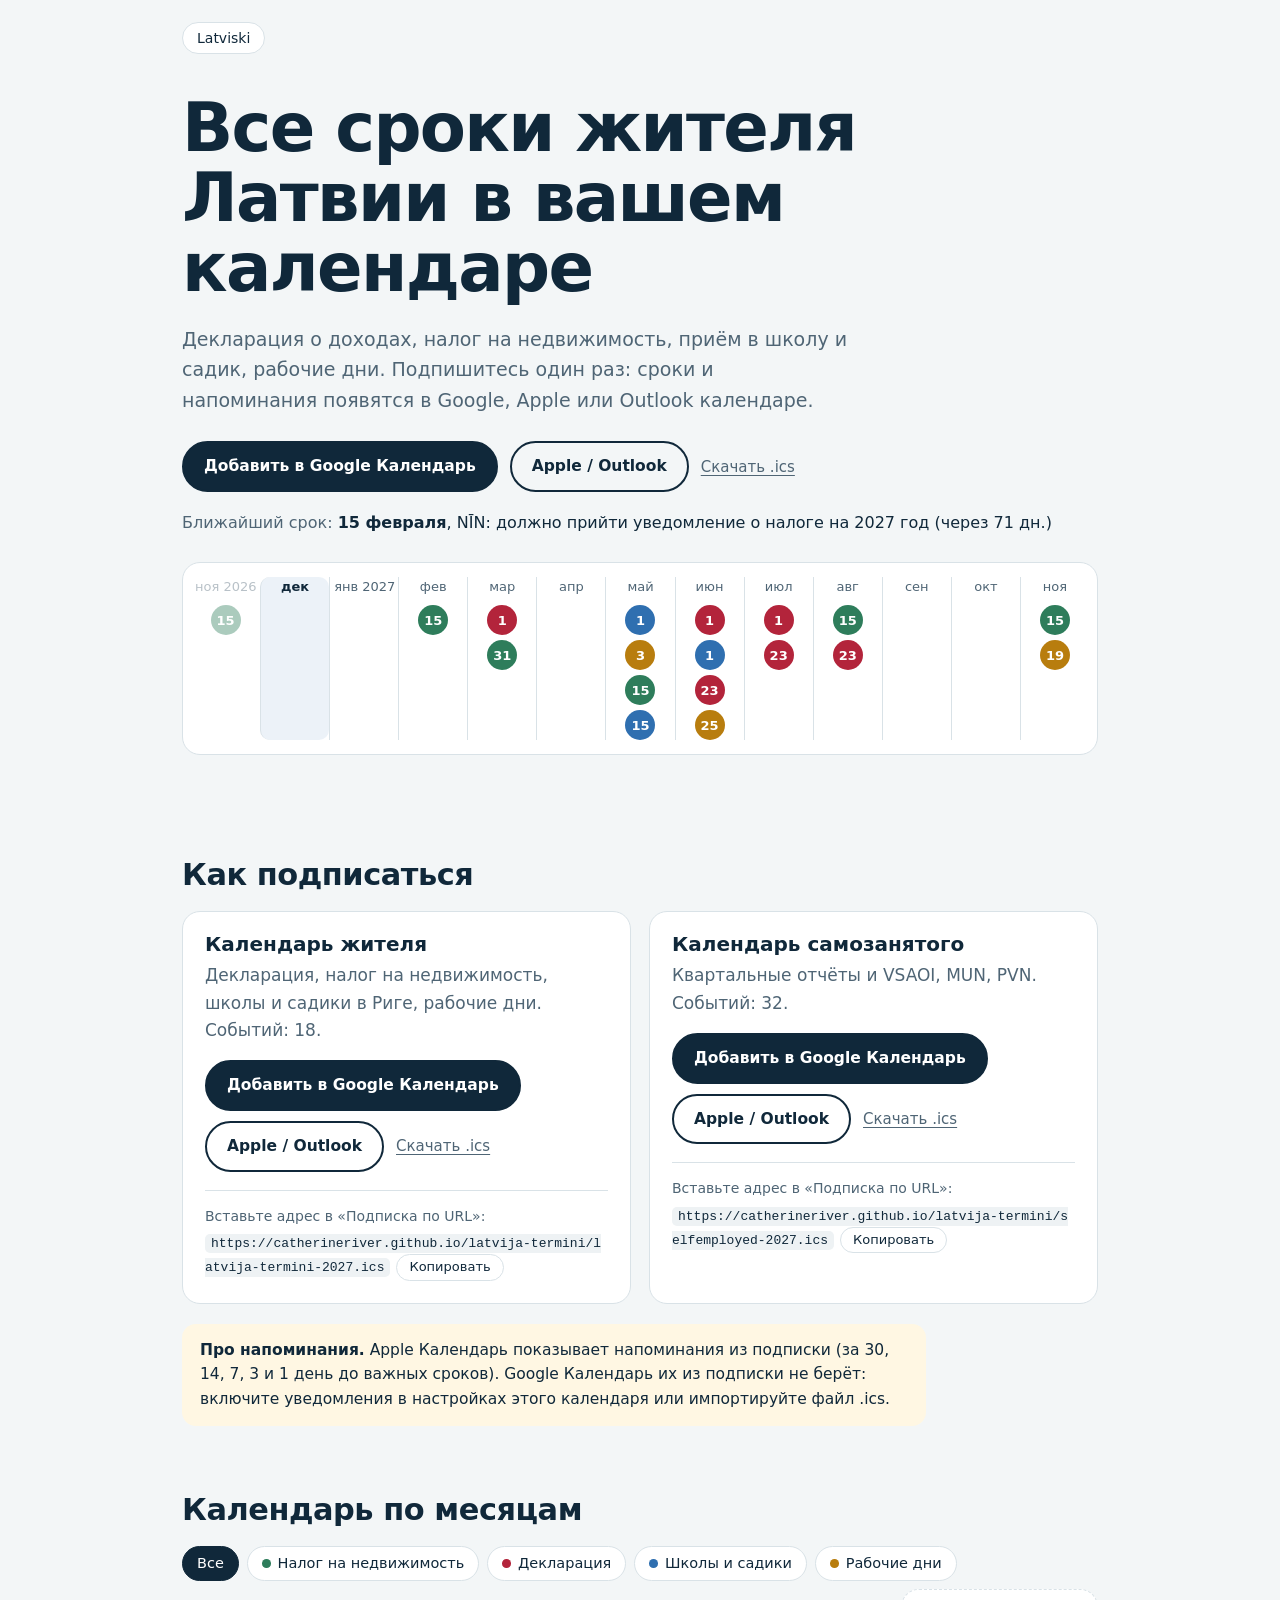
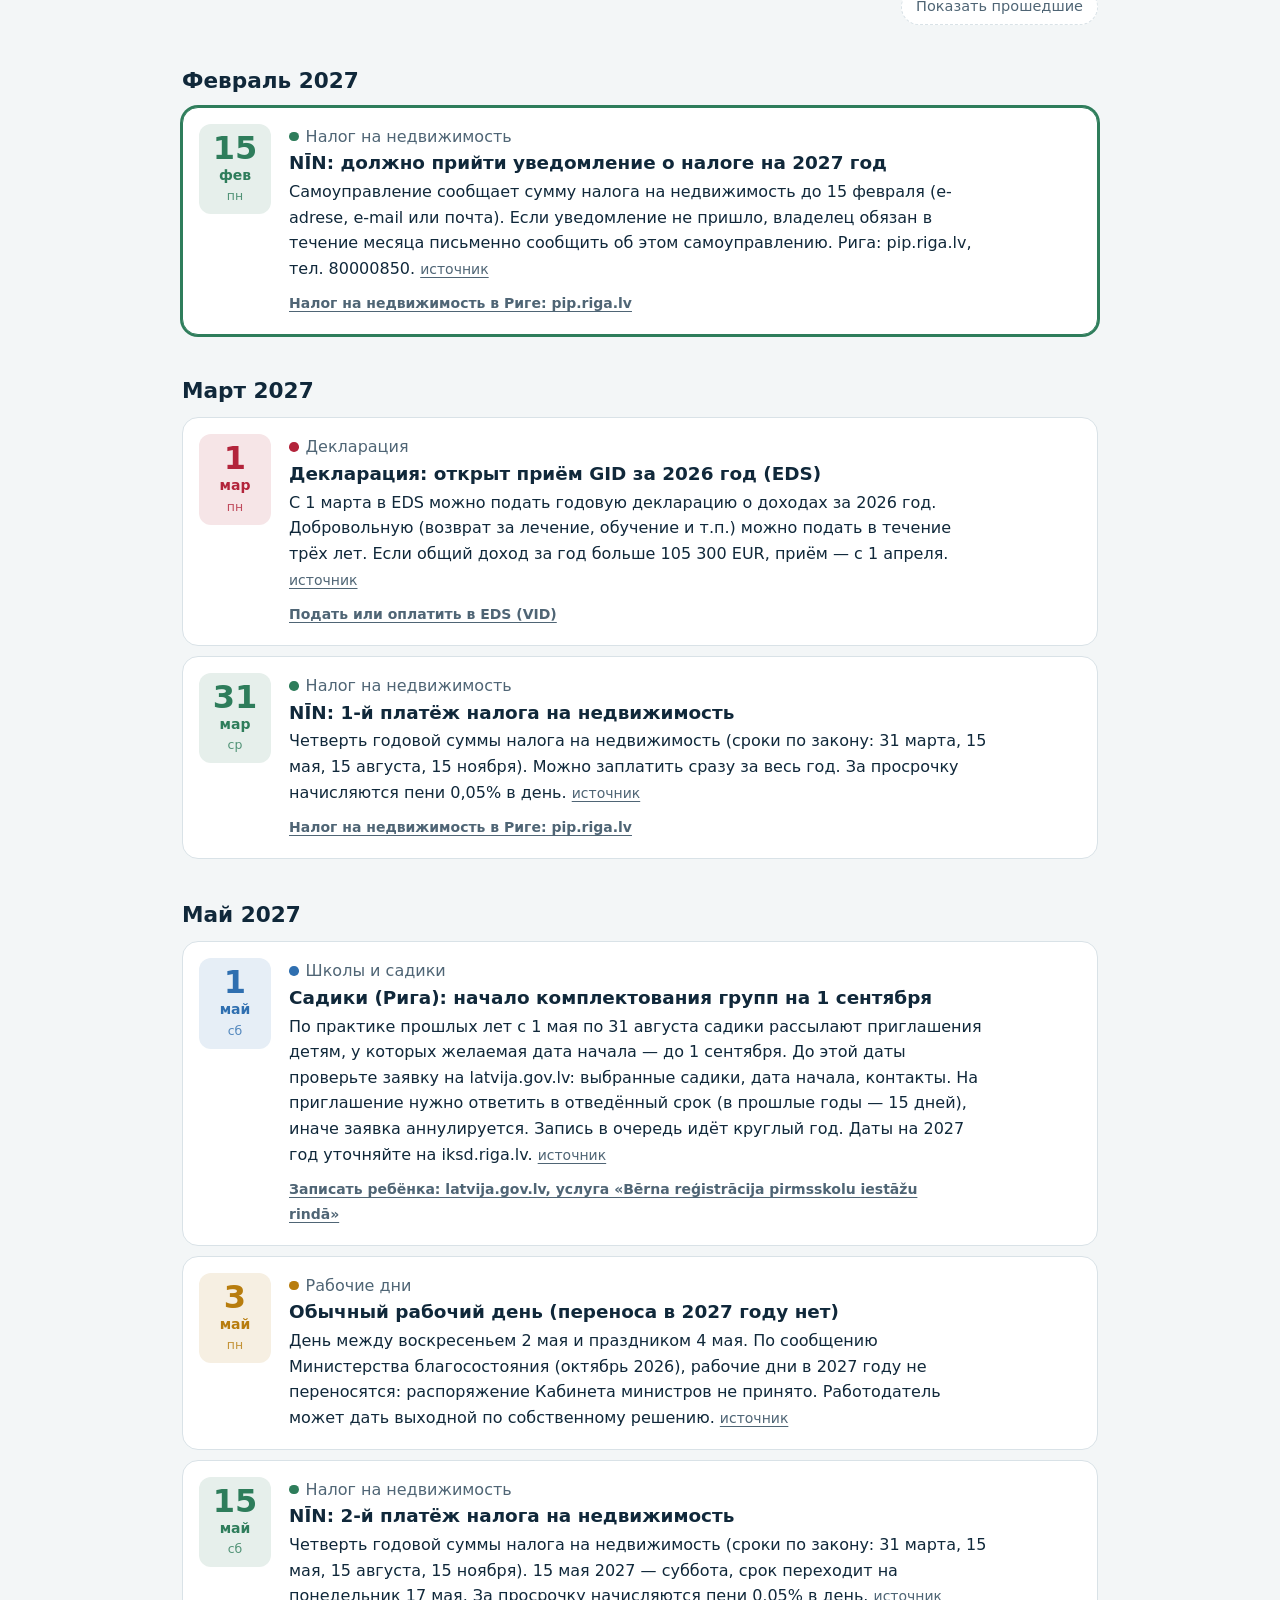
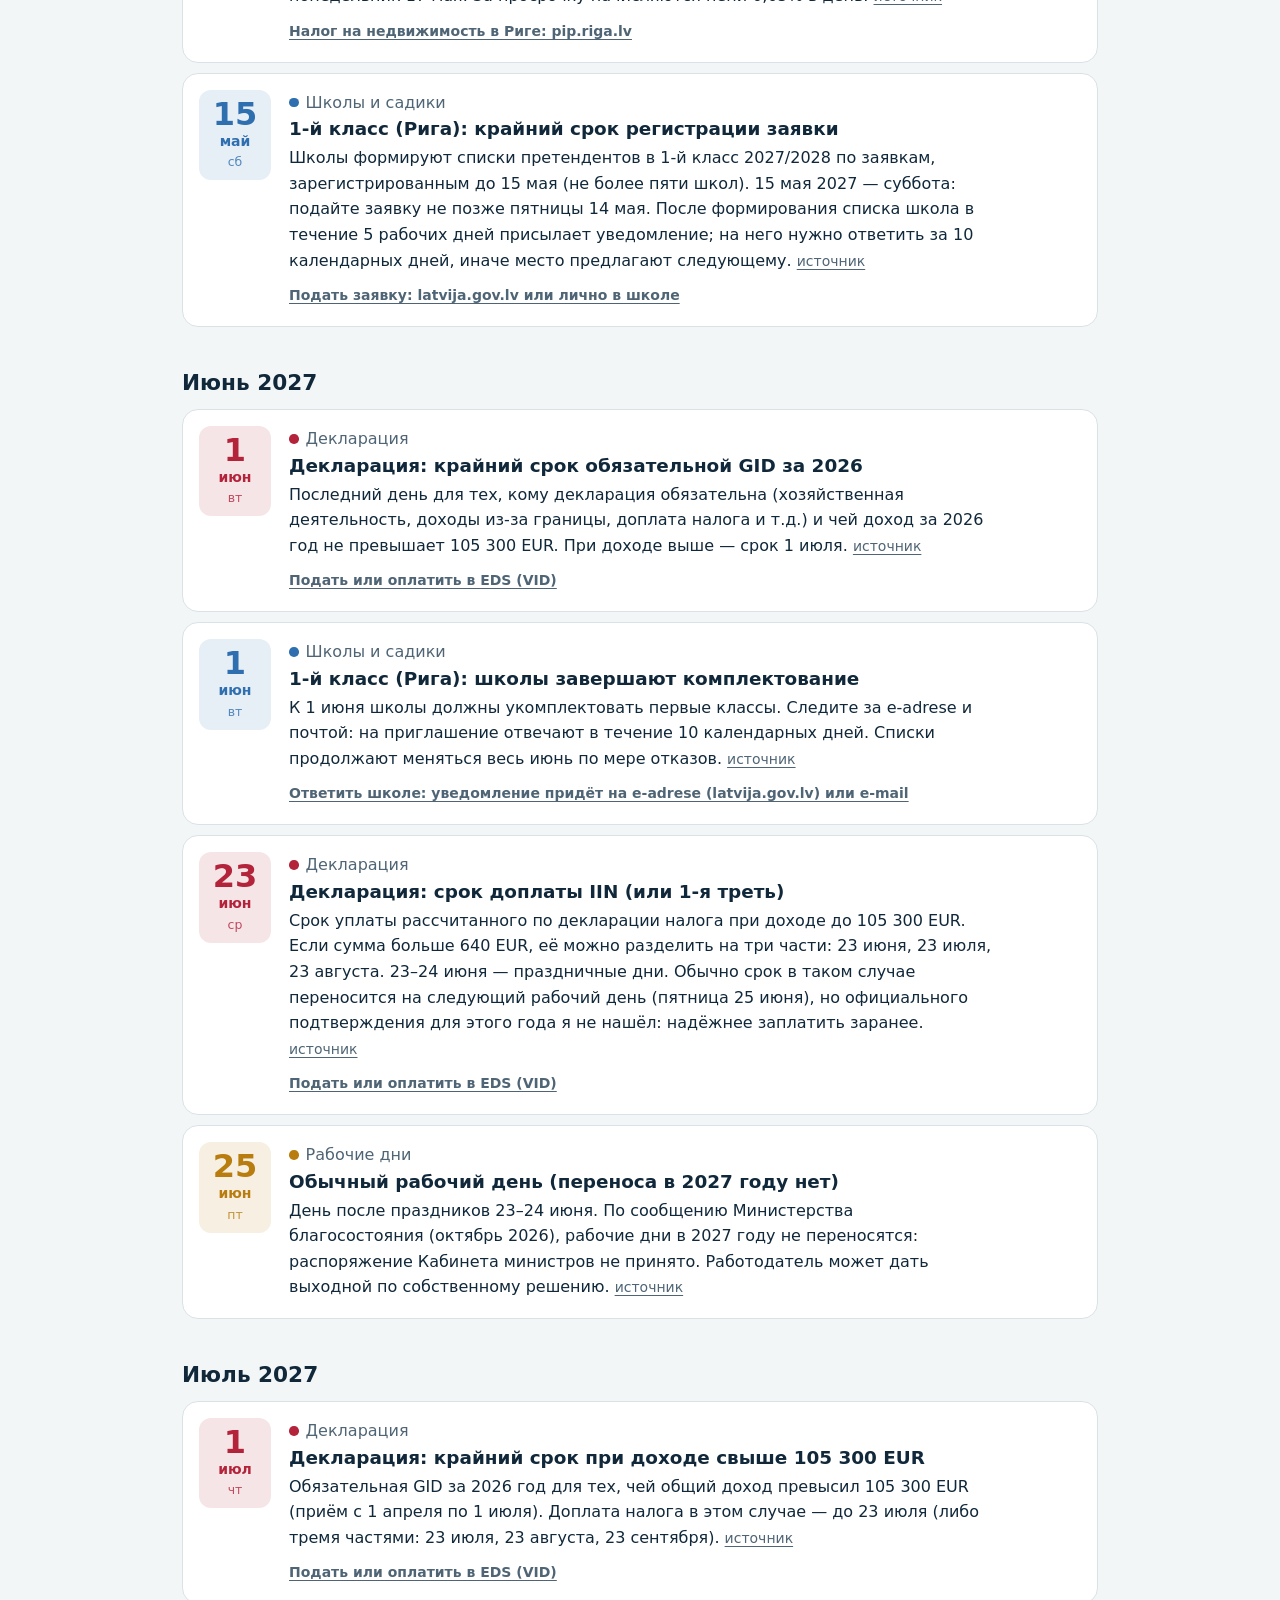
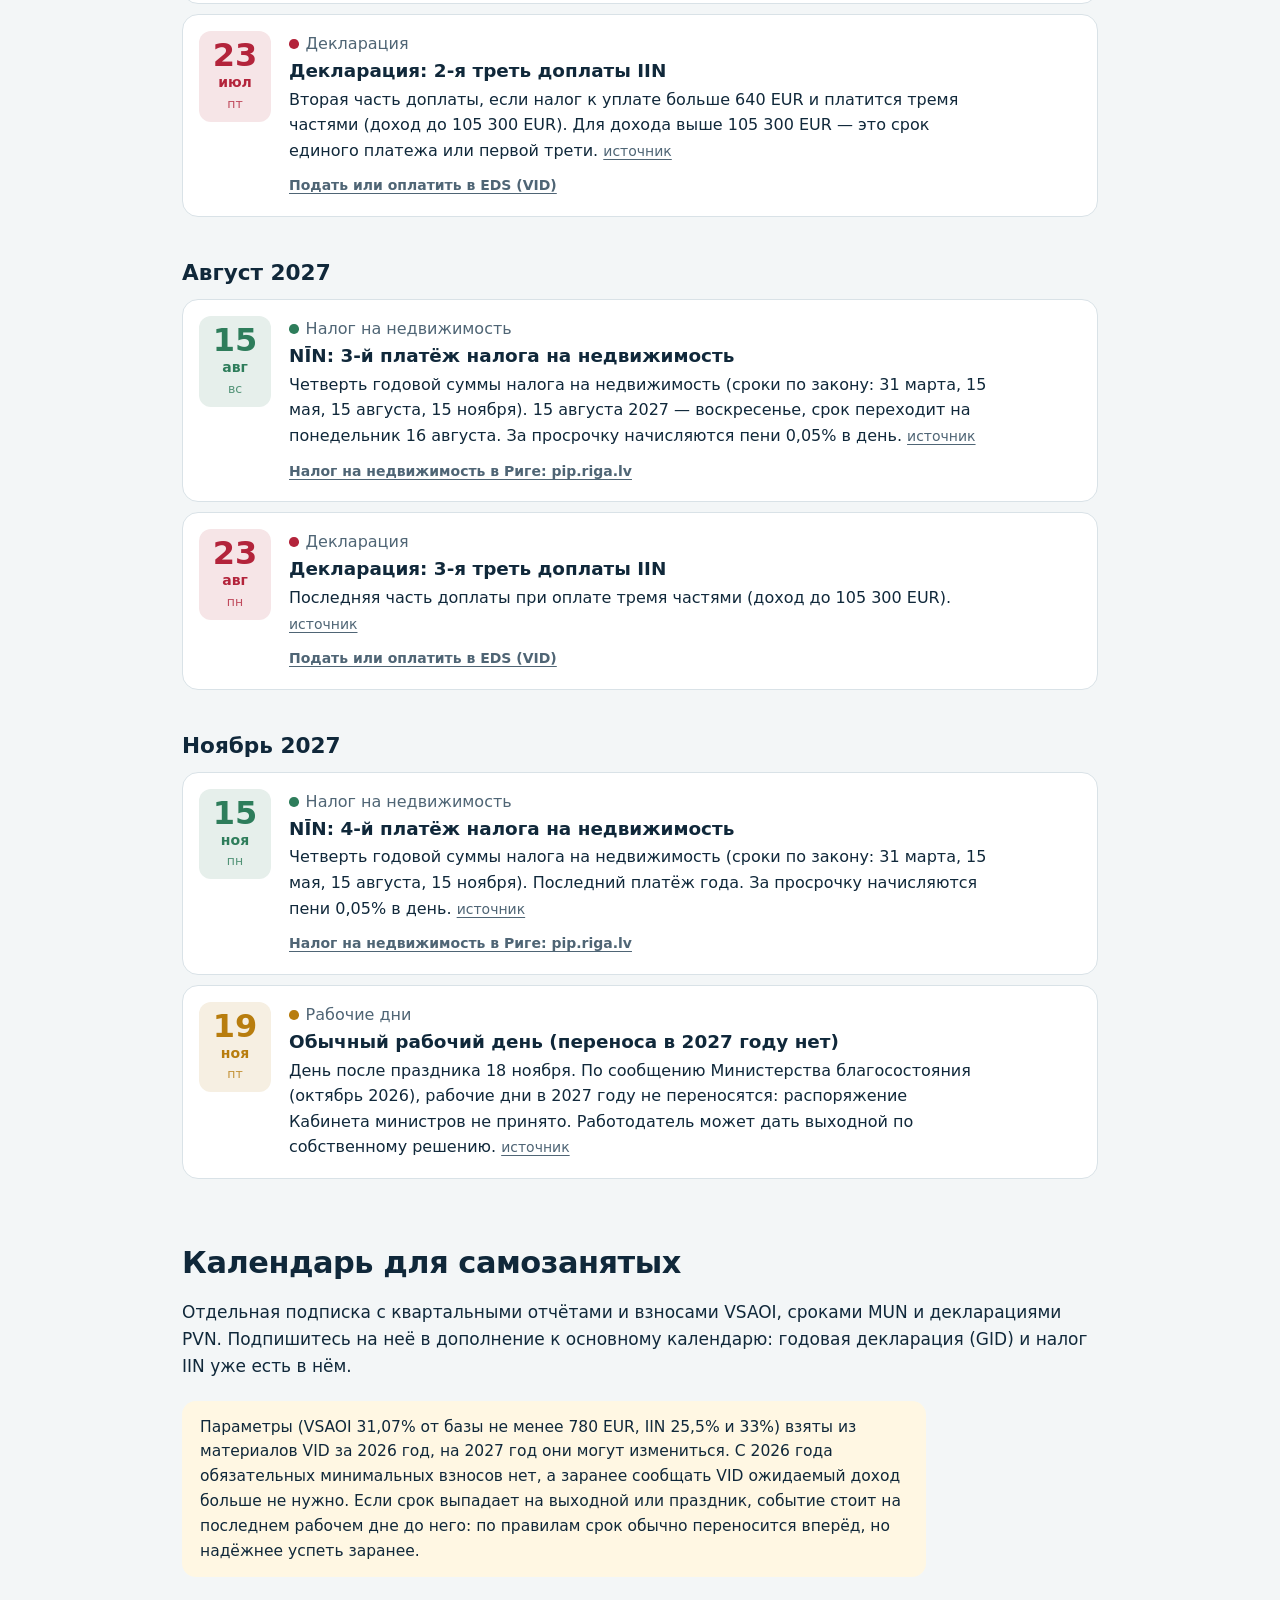
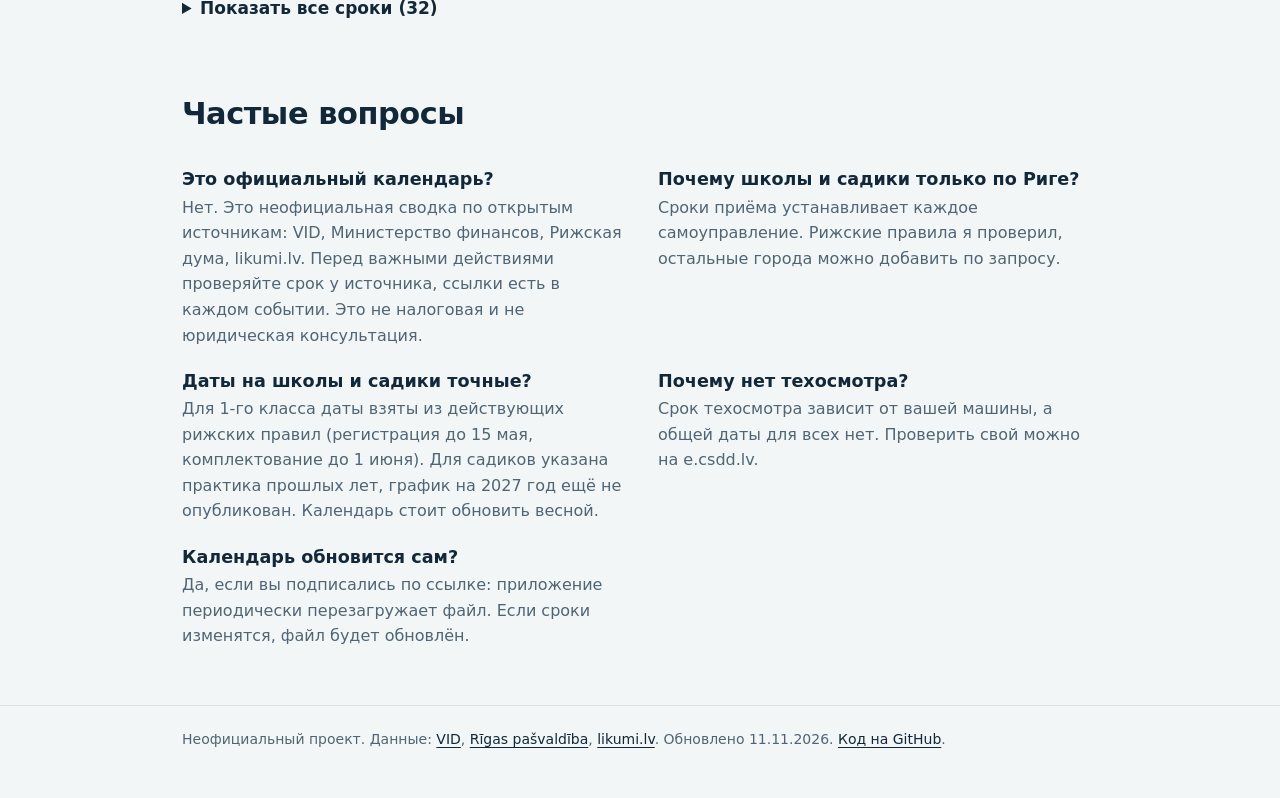
==== commit 1c3dbabc: "Redesign v2: light friendly look with year strip of deadlines, drop bureaucratic stamp/typewriter st" ====
--- a/index.html
+++ b/index.html
@@ -10,7 +10,7 @@
 <link rel="alternate" hreflang="lv" href="https://catherineriver.github.io/latvija-termini/lv/">
 <link rel="alternate" hreflang="x-default" href="https://catherineriver.github.io/latvija-termini/">
 <meta name="robots" content="index,follow,max-image-preview:large">
-<meta name="theme-color" content="#e8ebe4">
+<meta name="theme-color" content="#f3f6f7">
 <meta property="og:type" content="website">
 <meta property="og:locale" content="ru_RU">
 <meta property="og:locale:alternate" content="lv_LV">
@@ -24,72 +24,73 @@
 <link rel="icon" href="favicon.svg" type="image/svg+xml">
 <link rel="alternate" type="text/calendar" title="Дедлайны жителя Латвии 2026–2027" href="latvija-termini-2027.ics">
 <script type="application/ld+json">{"@context": "https://schema.org", "@graph": [{"@type": "WebSite", "@id": "https://catherineriver.github.io/latvija-termini/#site", "url": "https://catherineriver.github.io/latvija-termini/", "name": "Календарь жителя Латвии", "inLanguage": "ru"}, {"@type": "WebPage", "@id": "https://catherineriver.github.io/latvija-termini/#page", "url": "https://catherineriver.github.io/latvija-termini/", "name": "Календарь жителя Латвии 2027: декларация, налог на недвижимость, школы и садики", "description": "Бесплатный календарь-подписка (.ics) со сроками 2027 года: декларация о доходах (GID), налог на недвижимость (NĪN), приём в 1-й класс и садики в Риге, переносы рабочих дней. Есть отдельный календарь для самозанятых. Для Google, Apple и Outlook.", "inLanguage": "ru", "isPartOf": {"@id": "https://catherineriver.github.io/latvija-termini/#site"}, "dateModified": "2026-11-11"}, {"@type": "DataDownload", "name": "Дедлайны жителя Латвии 2026–2027", "encodingFormat": "text/calendar", "contentUrl": "https://catherineriver.github.io/latvija-termini/latvija-termini-2027.ics", "inLanguage": "ru"}, {"@type": "DataDownload", "name": "Дедлайны самозанятых Латвии 2026–2027", "encodingFormat": "text/calendar", "contentUrl": "https://catherineriver.github.io/latvija-termini/selfemployed-2027.ics", "inLanguage": "ru"}]}</script>
-<style>:root{--paper:#e8ebe4;--sheet:#f7f8f4;--ink:#16202a;--soft:#4a5560;--rule:#b7beb5;--stamp:#9b2335;
---decl:#9b2335;--nin:#1f5f5b;--work:#6b5d1e;--school:#2d4a8a;--se:#5a3d8a;--mun:#a0561b;--vat:#2a6f97;
---disp:"Bahnschrift","DIN Alternate","Arial Narrow","Roboto Condensed","Helvetica Neue",Arial,sans-serif;
---typ:"Courier New","Cousine",ui-monospace,monospace}
+<style>:root{--bg:#f3f6f7;--ink:#10283a;--soft:#4f6575;--line:#d9e2e7;--card:#fff;
+--decl:#b3243b;--nin:#2e7d5b;--work:#b87d0e;--school:#2f6fb0;--se:#7a55b3;--mun:#d1571f;--vat:#1b8ea0;
+--ui:ui-rounded,"SF Pro Rounded","Nunito","Segoe UI",system-ui,-apple-system,Roboto,Arial,sans-serif}
 *{box-sizing:border-box}html{scroll-behavior:smooth}
-body{margin:0;font:17px/1.55 system-ui,-apple-system,"Segoe UI",Roboto,Arial,sans-serif;color:var(--ink);background:var(--paper)}
-a{color:var(--ink);text-decoration-thickness:1px;text-underline-offset:3px}a:hover{color:var(--stamp)}
-:focus-visible{outline:3px solid var(--stamp);outline-offset:2px}
+body{margin:0;font:17px/1.6 system-ui,-apple-system,"Segoe UI",Roboto,Arial,sans-serif;color:var(--ink);background:var(--bg)}
+a{color:var(--ink);text-underline-offset:3px}a:hover{color:var(--school)}
+:focus-visible{outline:3px solid var(--school);outline-offset:2px;border-radius:6px}
 .wrap{max-width:960px;margin:0 auto;padding:0 22px}
-.top{padding:28px 0 48px;border-bottom:3px solid var(--ink)}
-.lang{display:inline-block;font-size:14px;text-decoration:none;border:1.5px solid var(--ink);border-radius:2px;padding:3px 12px;margin-bottom:44px}
-.lang:hover{background:var(--ink);color:var(--paper)}
-.hero{display:grid;grid-template-columns:1fr auto;gap:40px;align-items:start}
-h1{font:700 clamp(2.5rem,6.4vw,4.6rem)/1 var(--disp);letter-spacing:-.015em;margin:0 0 22px;max-width:11em}
-.lead{font-size:19px;max-width:34em;margin:0 0 14px}.meta{margin:0;color:var(--soft);font-size:15px}
-.stamp{margin-top:6px;max-width:17.5rem;padding:14px 18px 12px;border:4px double var(--stamp);border-radius:6px;color:var(--stamp);
- transform:rotate(-4deg);mix-blend-mode:multiply;filter:url(#rough);opacity:.92;animation:press .45s cubic-bezier(.2,.9,.3,1.15) .15s both}
-.stamp p{margin:0}.s1{font-size:14px}.s2{font:700 2.6rem/1 var(--disp);margin:2px 0 6px}.s3{font-size:15px;line-height:1.3;font-weight:600}.s4{font:700 1.05rem var(--typ);margin-top:8px!important;border-top:1.5px solid var(--stamp);padding-top:6px}
-@keyframes press{from{transform:rotate(-10deg) scale(1.55);opacity:0}to{transform:rotate(-4deg) scale(1);opacity:.92}}
-main{padding:8px 0 20px}
-h2{font:700 2rem/1.1 var(--disp);margin:2.4em 0 .6em;letter-spacing:-.005em}
-.sheets{display:grid;grid-template-columns:1fr 1fr;gap:22px}
-.sheet{background:var(--sheet);border:1.5px solid var(--ink);border-radius:2px}
-.sheet h3{margin:0;background:var(--ink);color:var(--paper);font:700 1.25rem/1 var(--disp);padding:11px 18px}
-.sheet .in{padding:16px 18px 18px}.sheet p{margin:0 0 14px}
-.btns{display:flex;flex-wrap:wrap;gap:10px 12px;align-items:center;margin-bottom:16px}
-.btn{display:inline-block;padding:10px 16px;border:1.5px solid var(--ink);border-radius:2px;background:var(--ink);color:var(--paper);font-weight:600;font-size:15.5px;text-decoration:none}
-.btn.o{background:transparent;color:var(--ink)}.btn:hover{background:var(--stamp);border-color:var(--stamp);color:#fff}
-.dl{font-size:15px}
-.url{font-size:14px;color:var(--soft);margin:0!important;border-top:1px solid var(--rule);padding-top:12px}
+.top{padding:22px 0 36px}
+.lang{display:inline-block;font-size:14px;text-decoration:none;border:1px solid var(--line);background:#fff;border-radius:999px;padding:4px 14px;margin-bottom:40px}
+.lang:hover{border-color:var(--ink)}
+h1{font:800 clamp(2.4rem,6vw,4.2rem)/1.04 var(--ui);letter-spacing:-.025em;margin:0 0 20px;max-width:13em}
+.lead{font-size:19px;max-width:35em;margin:0 0 26px;color:var(--soft)}
+.btns{display:flex;flex-wrap:wrap;gap:10px 12px;align-items:center;margin-bottom:18px}
+.btn{display:inline-block;padding:11px 20px;border:2px solid var(--ink);border-radius:999px;background:var(--ink);color:#fff;font-weight:700;font-size:15.5px;text-decoration:none}
+.btn.o{background:transparent;color:var(--ink)}.btn:hover{background:var(--school);border-color:var(--school);color:#fff}
+.dl{font-size:15px;color:var(--soft)}
+.next{margin:0 0 26px;font-size:16px}.next .s1{color:var(--soft)}
+.strip{display:grid;grid-template-columns:repeat(auto-fit,minmax(58px,1fr));gap:0;background:var(--card);border:1px solid var(--line);border-radius:18px;padding:14px 8px;overflow:hidden}
+.mc{padding:0 4px;text-align:center;border-left:1px solid var(--line);min-height:86px}.mc:first-child{border-left:0}
+.mn{display:block;font-size:13px;color:var(--soft);margin-bottom:8px;white-space:nowrap}
+.dots{display:flex;flex-direction:column;gap:5px;align-items:center}
+.dot{display:grid;place-items:center;width:30px;height:30px;border-radius:50%;background:var(--c);color:#fff;font:700 13px/1 var(--ui);text-decoration:none}
+.dot:hover{color:#fff;transform:scale(1.12)}
+.mc.old{opacity:.4}.mc.now{background:color-mix(in srgb,var(--school) 9%,transparent);border-radius:10px}.mc.now .mn{color:var(--ink);font-weight:700}
+.decl{--c:var(--decl)}.nin{--c:var(--nin)}.work{--c:var(--work)}.school{--c:var(--school)}.se{--c:var(--se)}.mun{--c:var(--mun)}.vat{--c:var(--vat)}
+main{padding:4px 0 20px}
+h2{font:800 1.9rem/1.15 var(--ui);letter-spacing:-.015em;margin:2.2em 0 .6em}
+.sheets{display:grid;grid-template-columns:1fr 1fr;gap:18px}
+.sheet{background:var(--card);border:1px solid var(--line);border-radius:18px;padding:20px 22px 22px}
+.sheet h3{margin:0 0 6px;font:800 1.25rem/1.2 var(--ui)}.sheet p{margin:0 0 16px;color:var(--soft)}
+.url{font-size:14px;margin:0!important;border-top:1px solid var(--line);padding-top:14px}
 .url span{display:block;margin-bottom:4px}
-code{font:13px/1.4 var(--typ);background:#e3e6de;padding:2px 5px;word-break:break-all}
-.copy{margin-left:8px;font:inherit;font-size:13px;padding:2px 10px;border:1.5px solid var(--ink);background:transparent;border-radius:2px;cursor:pointer;color:var(--ink)}.copy:hover{background:var(--ink);color:var(--paper)}
-.note{margin:22px 0 0;padding:0 0 0 16px;border-left:4px solid var(--stamp);font-size:15.5px;max-width:46em}
-.chips{display:flex;gap:6px 20px;flex-wrap:wrap;margin:0 0 4px}
-.chips button{font:inherit;font-size:15px;background:none;border:0;border-bottom:2px solid transparent;padding:4px 0;cursor:pointer;color:var(--soft);display:inline-flex;align-items:center;gap:7px}
-.chips button[aria-pressed=true]{color:var(--ink);font-weight:700;border-bottom-color:var(--ink)}
-.chips i,.tag i{display:inline-block;width:.62em;height:.62em;background:var(--c,var(--ink))}
-.chips .pb{margin-left:auto;color:var(--soft);text-decoration:underline;text-underline-offset:3px;border-bottom:0}
-.decl{--c:var(--decl)}.nin{--c:var(--nin)}.work{--c:var(--work)}.school{--c:var(--school)}.se{--c:var(--se)}.mun{--c:var(--mun)}.vat{--c:var(--vat)}
-.month h3{font:700 1.7rem/1.1 var(--disp);margin:2.2em 0 0;padding-top:8px;border-top:3px solid var(--ink)}
-ol{list-style:none;margin:0;padding:0}
-.ev{display:grid;grid-template-columns:6.6rem 1fr;gap:0 18px;padding:16px 0 18px;border-top:1px solid var(--rule)}
-.month h3+ol .ev:first-child{border-top:0}
-.date b{display:block;font:700 1.7rem/1 var(--typ);letter-spacing:-.04em}.date span{font-size:14px;color:var(--soft)}
+code{font:13px/1.45 ui-monospace,Menlo,Consolas,monospace;background:#eef2f4;padding:2px 6px;border-radius:5px;word-break:break-all;color:var(--ink)}
+.copy{margin-left:6px;font:inherit;font-size:13px;padding:2px 12px;border:1px solid var(--line);background:#fff;border-radius:999px;cursor:pointer;color:var(--ink)}.copy:hover{border-color:var(--ink)}
+.note{margin:20px 0 0;padding:14px 18px;background:#fff7e3;border-radius:14px;font-size:15.5px;max-width:48em}
+.chips{display:flex;gap:8px;flex-wrap:wrap;margin:0 0 8px}
+.chips button{font:inherit;font-size:14.5px;background:#fff;border:1px solid var(--line);border-radius:999px;padding:5px 14px;cursor:pointer;color:var(--ink);display:inline-flex;align-items:center;gap:7px}
+.chips button[aria-pressed=true]{background:var(--ink);border-color:var(--ink);color:#fff}
+.chips i,.tag i{display:inline-block;width:.6em;height:.6em;border-radius:50%;background:var(--c,var(--ink))}
+.chips .pb{margin-left:auto;border-style:dashed;color:var(--soft)}
+.month h3{font:800 1.35rem/1.2 var(--ui);margin:2em 0 .6em}
+ol{list-style:none;margin:0;padding:0;display:grid;gap:10px}
+.ev{display:grid;grid-template-columns:72px 1fr;gap:18px;background:var(--card);border:1px solid var(--line);border-radius:16px;padding:16px 20px 18px 16px;scroll-margin-top:16px}
+.date{display:flex;flex-direction:column;align-items:center;justify-content:center;border-radius:12px;background:color-mix(in srgb,var(--c) 12%,#fff);color:var(--c);padding:8px 0;align-self:start}
+.date b{font:800 2rem/1 var(--ui)}.date span{font-size:14px;font-weight:700}.date em{font-style:normal;font-size:12.5px;opacity:.8}
 .tag{display:flex;align-items:center;gap:7px;margin:0 0 2px!important;font-size:14px;color:var(--soft)}
-.ev h4{margin:0 0 4px;font:700 1.25rem/1.25 var(--disp)}.ev p{margin:0;font-size:16px;max-width:42em}
-.ev .where{margin-top:8px;font-weight:600;font-size:15.5px}.ev p a{font-size:14px;color:var(--soft)}
-.ev.soon{background:var(--sheet);margin:0 -14px;padding-left:14px;padding-right:14px;box-shadow:inset 4px 0 0 var(--stamp)}
+.ev h4{margin:0 0 4px;font:700 1.15rem/1.3 var(--ui)}.ev p{margin:0;font-size:16px;max-width:44em}
+.ev .where{margin-top:10px;font-weight:700;font-size:15.5px}.ev p a{font-size:14px;color:var(--soft)}
+.ev:target,.ev.soon{border-color:var(--c);box-shadow:0 0 0 2px var(--c)}
 .ev[hidden],.month[hidden]{display:none}
-.faq{display:grid;grid-template-columns:1fr 1fr;gap:6px 40px}.faq h3{font:700 1.15rem/1.25 var(--disp);margin:1em 0 .2em}.faq p{margin:0;font-size:16px}
+.faq{display:grid;grid-template-columns:1fr 1fr;gap:4px 36px}.faq h3{font:700 1.1rem/1.3 var(--ui);margin:1em 0 .2em}.faq p{margin:0;font-size:16px;color:var(--soft)}
 details.all{margin-top:10px}summary{cursor:pointer;font-weight:700;padding:8px 0}
-details.all .month h3{font-size:1.3rem}
-footer{border-top:3px solid var(--ink);margin-top:56px;padding:22px 0 48px;color:var(--soft);font-size:14px}
-@media(max-width:760px){.hero{grid-template-columns:1fr;gap:26px}.stamp{justify-self:start;margin-left:6px}.sheets,.faq{grid-template-columns:1fr}.ev{grid-template-columns:1fr;gap:4px}.date{display:flex;gap:10px;align-items:baseline}.date b{font-size:1.4rem}.chips .pb{margin-left:0}.lang{margin-bottom:28px}}
-@media(prefers-reduced-motion:reduce){.stamp{animation:none}html{scroll-behavior:auto}}
+details.all .month h3{font-size:1.15rem}
+footer{border-top:1px solid var(--line);margin-top:56px;padding:22px 0 48px;color:var(--soft);font-size:14px}
+@media(max-width:760px){.sheets,.faq{grid-template-columns:1fr}.strip{grid-template-columns:repeat(auto-fit,minmax(64px,1fr));row-gap:10px}.mc:nth-child(n){border-left:0}.ev{grid-template-columns:1fr;gap:10px}.date{flex-direction:row;gap:8px;justify-content:flex-start;padding:6px 12px;width:max-content}.date b{font-size:1.4rem}.chips .pb{margin-left:0}.lang{margin-bottom:26px}}
+@media(prefers-reduced-motion:reduce){html{scroll-behavior:auto}.dot:hover{transform:none}}
 </style>
 </head>
 <body>
-<svg width="0" height="0" aria-hidden="true" focusable="false"><filter id="rough"><feTurbulence type="fractalNoise" baseFrequency=".8" numOctaves="2" result="n"/><feDisplacementMap in="SourceGraphic" in2="n" scale="1.8"/></filter></svg>
 <header class="top"><div class="wrap"><a class="lang" href="https://catherineriver.github.io/latvija-termini/lv/" hreflang="lv" lang="lv">Latviski</a>
 <div class="hero">
-<div><h1>Все сроки жителя Латвии в вашем календаре</h1>
+<h1>Все сроки жителя Латвии в вашем календаре</h1>
 <p class="lead">Декларация о доходах, налог на недвижимость, приём в школу и садик, рабочие дни. Подпишитесь один раз: сроки и напоминания появятся в Google, Apple или Outlook календаре.</p>
-<p class="meta">18 событий, сверено с официальными источниками 11 ноября 2026</p></div>
-<aside class="stamp" id="next" data-in="через {n} дн." data-today="сегодня" data-tom="завтра"><p class="s1">Ближайший срок</p><p class="s2">15 ноября</p><p class="s3">NĪN: последний платёж налога на недвижимость за 2026 год</p><p class="s4">через 4 дн.</p></aside>
+<div class="btns"><a class="btn" href="https://calendar.google.com/calendar/r?cid=webcal%3A%2F%2Fcatherineriver.github.io%2Flatvija-termini%2Flatvija-termini-2027.ics" rel="noopener">Добавить в Google Календарь</a><a class="btn o" href="webcal://catherineriver.github.io/latvija-termini/latvija-termini-2027.ics">Apple / Outlook</a><a class="dl" href="latvija-termini-2027.ics" download>Скачать .ics</a></div>
+<p class="next" id="next" data-in="через {n} дн." data-today="сегодня" data-tom="завтра"><span class="s1">Ближайший срок:</span> <b class="s2">15 ноября</b>, <span class="s3">NĪN: последний платёж налога на недвижимость за 2026 год</span> <span class="s4">(через 4 дн.)</span></p>
+<div class="strip" aria-label="Календарь по месяцам"><div class="mc" data-ym="2026-11"><span class="mn">ноя 2026</span><div class="dots"><a class="dot nin" href="#e-2026-11-15-0" title="NĪN: последний платёж налога на недвижимость за 2026 год"><b>15</b></a></div></div><div class="mc" data-ym="2026-12"><span class="mn">дек</span><div class="dots"></div></div><div class="mc" data-ym="2027-01"><span class="mn">янв 2027</span><div class="dots"></div></div><div class="mc" data-ym="2027-02"><span class="mn">фев</span><div class="dots"><a class="dot nin" href="#e-2027-02-15-1" title="NĪN: должно прийти уведомление о налоге на 2027 год"><b>15</b></a></div></div><div class="mc" data-ym="2027-03"><span class="mn">мар</span><div class="dots"><a class="dot decl" href="#e-2027-03-01-2" title="Декларация: открыт приём GID за 2026 год (EDS)"><b>1</b></a><a class="dot nin" href="#e-2027-03-31-3" title="NĪN: 1-й платёж налога на недвижимость"><b>31</b></a></div></div><div class="mc" data-ym="2027-04"><span class="mn">апр</span><div class="dots"></div></div><div class="mc" data-ym="2027-05"><span class="mn">май</span><div class="dots"><a class="dot school" href="#e-2027-05-01-4" title="Садики (Рига): начало комплектования групп на 1 сентября"><b>1</b></a><a class="dot work" href="#e-2027-05-03-5" title="Обычный рабочий день (переноса в 2027 году нет)"><b>3</b></a><a class="dot nin" href="#e-2027-05-15-6" title="NĪN: 2-й платёж налога на недвижимость"><b>15</b></a><a class="dot school" href="#e-2027-05-15-7" title="1-й класс (Рига): крайний срок регистрации заявки"><b>15</b></a></div></div><div class="mc" data-ym="2027-06"><span class="mn">июн</span><div class="dots"><a class="dot decl" href="#e-2027-06-01-8" title="Декларация: крайний срок обязательной GID за 2026"><b>1</b></a><a class="dot school" href="#e-2027-06-01-9" title="1-й класс (Рига): школы завершают комплектование"><b>1</b></a><a class="dot decl" href="#e-2027-06-23-10" title="Декларация: срок доплаты IIN (или 1-я треть)"><b>23</b></a><a class="dot work" href="#e-2027-06-25-11" title="Обычный рабочий день (переноса в 2027 году нет)"><b>25</b></a></div></div><div class="mc" data-ym="2027-07"><span class="mn">июл</span><div class="dots"><a class="dot decl" href="#e-2027-07-01-12" title="Декларация: крайний срок при доходе свыше 105 300 EUR"><b>1</b></a><a class="dot decl" href="#e-2027-07-23-13" title="Декларация: 2-я треть доплаты IIN"><b>23</b></a></div></div><div class="mc" data-ym="2027-08"><span class="mn">авг</span><div class="dots"><a class="dot nin" href="#e-2027-08-15-14" title="NĪN: 3-й платёж налога на недвижимость"><b>15</b></a><a class="dot decl" href="#e-2027-08-23-15" title="Декларация: 3-я треть доплаты IIN"><b>23</b></a></div></div><div class="mc" data-ym="2027-09"><span class="mn">сен</span><div class="dots"></div></div><div class="mc" data-ym="2027-10"><span class="mn">окт</span><div class="dots"></div></div><div class="mc" data-ym="2027-11"><span class="mn">ноя</span><div class="dots"><a class="dot nin" href="#e-2027-11-15-16" title="NĪN: 4-й платёж налога на недвижимость"><b>15</b></a><a class="dot work" href="#e-2027-11-19-17" title="Обычный рабочий день (переноса в 2027 году нет)"><b>19</b></a></div></div></div>
 </div></div></header>
 <main class="wrap">
 <h2>Как подписаться</h2>
@@ -104,11 +105,11 @@
 <p class="note"><b>Про напоминания.</b> Apple Календарь показывает напоминания из подписки (за 30, 14, 7, 3 и 1 день до важных сроков). Google Календарь их из подписки не берёт: включите уведомления в настройках этого календаря или импортируйте файл .ics.</p>
 <h2>Календарь по месяцам</h2>
 <div id="tools" class="chips" hidden><button type="button" data-f="all" aria-pressed="true">Все</button><button type="button" class="nin" data-f="nin" aria-pressed="false"><i></i>Налог на недвижимость</button><button type="button" class="decl" data-f="decl" aria-pressed="false"><i></i>Декларация</button><button type="button" class="school" data-f="school" aria-pressed="false"><i></i>Школы и садики</button><button type="button" class="work" data-f="work" aria-pressed="false"><i></i>Рабочие дни</button><button type="button" id="pastbtn" class="pb" data-show="Показать прошедшие" data-hide="Скрыть прошедшие">Показать прошедшие</button></div>
-<div id="tl"><section class="month"><h3>Ноябрь 2026</h3><ol><li class="ev nin" data-date="2026-11-15" data-dl="15 ноября"><div class="date"><b>15.11</b><span>вс</span></div><div class="body"><p class="tag"><i></i>Налог на недвижимость</p><h4>NĪN: последний платёж налога на недвижимость за 2026 год</h4><p>Четвёртая часть годовой суммы налога на недвижимость за 2026 год (сроки по закону: 31 марта, 15 мая, 15 августа, 15 ноября). 15 ноября 2026 — воскресенье, срок переходит на понедельник 16 ноября. За просрочку начисляются пени 0,05% в день. <a href="https://pip.riga.lv" rel="noopener">источник</a></p><p class="where"><a href="https://pip.riga.lv" rel="noopener">Налог на недвижимость в Риге: pip.riga.lv</a></p></div></li></ol></section><section class="month"><h3>Февраль 2027</h3><ol><li class="ev nin" data-date="2027-02-15" data-dl="15 февраля"><div class="date"><b>15.02</b><span>пн</span></div><div class="body"><p class="tag"><i></i>Налог на недвижимость</p><h4>NĪN: должно прийти уведомление о налоге на 2027 год</h4><p>Самоуправление сообщает сумму налога на недвижимость до 15 февраля (e-adrese, e-mail или почта). Если уведомление не пришло, владелец обязан в течение месяца письменно сообщить об этом самоуправлению. Рига: pip.riga.lv, тел. 80000850. <a href="https://pip.riga.lv" rel="noopener">источник</a></p><p class="where"><a href="https://pip.riga.lv" rel="noopener">Налог на недвижимость в Риге: pip.riga.lv</a></p></div></li></ol></section><section class="month"><h3>Март 2027</h3><ol><li class="ev decl" data-date="2027-03-01" data-dl="1 марта"><div class="date"><b>01.03</b><span>пн</span></div><div class="body"><p class="tag"><i></i>Декларация</p><h4>Декларация: открыт приём GID за 2026 год (EDS)</h4><p>С 1 марта в EDS можно подать годовую декларацию о доходах за 2026 год. Добровольную (возврат за лечение, обучение и т.п.) можно подать в течение трёх лет. Если общий доход за год больше 105 300 EUR, приём — с 1 апреля. <a href="https://www.vid.gov.lv/lv/gada-ienakumu-deklaracija" rel="noopener">источник</a></p><p class="where"><a href="https://eds.vid.gov.lv/login/" rel="noopener">Подать или оплатить в EDS (VID)</a></p></div></li><li class="ev nin" data-date="2027-03-31" data-dl="31 марта"><div class="date"><b>31.03</b><span>ср</span></div><div class="body"><p class="tag"><i></i>Налог на недвижимость</p><h4>NĪN: 1-й платёж налога на недвижимость</h4><p>Четверть годовой суммы налога на недвижимость (сроки по закону: 31 марта, 15 мая, 15 августа, 15 ноября). Можно заплатить сразу за весь год. За просрочку начисляются пени 0,05% в день. <a href="https://pip.riga.lv" rel="noopener">источник</a></p><p class="where"><a href="https://pip.riga.lv" rel="noopener">Налог на недвижимость в Риге: pip.riga.lv</a></p></div></li></ol></section><section class="month"><h3>Май 2027</h3><ol><li class="ev school" data-date="2027-05-01" data-dl="1 мая"><div class="date"><b>01.05</b><span>сб</span></div><div class="body"><p class="tag"><i></i>Школы и садики</p><h4>Садики (Рига): начало комплектования групп на 1 сентября</h4><p>По практике прошлых лет с 1 мая по 31 августа садики рассылают приглашения детям, у которых желаемая дата начала — до 1 сентября. До этой даты проверьте заявку на latvija.gov.lv: выбранные садики, дата начала, контакты. На приглашение нужно ответить в отведённый срок (в прошлые годы — 15 дней), иначе заявка аннулируется. Запись в очередь идёт круглый год. Даты на 2027 год уточняйте на iksd.riga.lv. <a href="https://iksd.riga.lv" rel="noopener">источник</a></p><p class="where"><a href="https://latvija.gov.lv" rel="noopener">Записать ребёнка: latvija.gov.lv, услуга «Bērna reģistrācija pirmsskolu iestāžu rindā»</a></p></div></li><li class="ev work" data-date="2027-05-03" data-dl="3 мая"><div class="date"><b>03.05</b><span>пн</span></div><div class="body"><p class="tag"><i></i>Рабочие дни</p><h4>Обычный рабочий день (переноса в 2027 году нет)</h4><p>День между воскресеньем 2 мая и праздником 4 мая. По сообщению Министерства благосостояния (октябрь 2026), рабочие дни в 2027 году не переносятся: распоряжение Кабинета министров не принято. Работодатель может дать выходной по собственному решению. <a href="https://ifinanses.lv/zinas/actual-2027-gada-darba-dienas-netiek-parceltas/31835" rel="noopener">источник</a></p></div></li><li class="ev nin" data-date="2027-05-15" data-dl="15 мая"><div class="date"><b>15.05</b><span>сб</span></div><div class="body"><p class="tag"><i></i>Налог на недвижимость</p><h4>NĪN: 2-й платёж налога на недвижимость</h4><p>Четверть годовой суммы налога на недвижимость (сроки по закону: 31 марта, 15 мая, 15 августа, 15 ноября). 15 мая 2027 — суббота, срок переходит на понедельник 17 мая. За просрочку начисляются пени 0,05% в день. <a href="https://pip.riga.lv" rel="noopener">источник</a></p><p class="where"><a href="https://pip.riga.lv" rel="noopener">Налог на недвижимость в Риге: pip.riga.lv</a></p></div></li><li class="ev school" data-date="2027-05-15" data-dl="15 мая"><div class="date"><b>15.05</b><span>сб</span></div><div class="body"><p class="tag"><i></i>Школы и садики</p><h4>1-й класс (Рига): крайний срок регистрации заявки</h4><p>Школы формируют списки претендентов в 1-й класс 2027/2028 по заявкам, зарегистрированным до 15 мая (не более пяти школ). 15 мая 2027 — суббота: подайте заявку не позже пятницы 14 мая. После формирования списка школа в течение 5 рабочих дней присылает уведомление; на него нужно ответить за 10 календарных дней, иначе место предлагают следующему. <a href="https://likumi.lv/ta/id/341736" rel="noopener">источник</a></p><p class="where"><a href="https://latvija.gov.lv" rel="noopener">Подать заявку: latvija.gov.lv или лично в школе</a></p></div></li></ol></section><section class="month"><h3>Июнь 2027</h3><ol><li class="ev decl" data-date="2027-06-01" data-dl="1 июня"><div class="date"><b>01.06</b><span>вт</span></div><div class="body"><p class="tag"><i></i>Декларация</p><h4>Декларация: крайний срок обязательной GID за 2026</h4><p>Последний день для тех, кому декларация обязательна (хозяйственная деятельность, доходы из-за границы, доплата налога и т.д.) и чей доход за 2026 год не превышает 105 300 EUR. При доходе выше — срок 1 июля. <a href="https://www.vid.gov.lv/lv/gada-ienakumu-deklaracija" rel="noopener">источник</a></p><p class="where"><a href="https://eds.vid.gov.lv/login/" rel="noopener">Подать или оплатить в EDS (VID)</a></p></div></li><li class="ev school" data-date="2027-06-01" data-dl="1 июня"><div class="date"><b>01.06</b><span>вт</span></div><div class="body"><p class="tag"><i></i>Школы и садики</p><h4>1-й класс (Рига): школы завершают комплектование</h4><p>К 1 июня школы должны укомплектовать первые классы. Следите за e-adrese и почтой: на приглашение отвечают в течение 10 календарных дней. Списки продолжают меняться весь июнь по мере отказов. <a href="https://likumi.lv/ta/id/341736" rel="noopener">источник</a></p><p class="where"><a href="https://latvija.gov.lv" rel="noopener">Ответить школе: уведомление придёт на e-adrese (latvija.gov.lv) или e-mail</a></p></div></li><li class="ev decl" data-date="2027-06-23" data-dl="23 июня"><div class="date"><b>23.06</b><span>ср</span></div><div class="body"><p class="tag"><i></i>Декларация</p><h4>Декларация: срок доплаты IIN (или 1-я треть)</h4><p>Срок уплаты рассчитанного по декларации налога при доходе до 105 300 EUR. Если сумма больше 640 EUR, её можно разделить на три части: 23 июня, 23 июля, 23 августа. 23–24 июня — праздничные дни. Обычно срок в таком случае переносится на следующий рабочий день (пятница 25 июня), но официального подтверждения для этого года я не нашёл: надёжнее заплатить заранее. <a href="https://www.vid.gov.lv/lv/gada-ienakumu-deklaracija" rel="noopener">источник</a></p><p class="where"><a href="https://eds.vid.gov.lv/login/" rel="noopener">Подать или оплатить в EDS (VID)</a></p></div></li><li class="ev work" data-date="2027-06-25" data-dl="25 июня"><div class="date"><b>25.06</b><span>пт</span></div><div class="body"><p class="tag"><i></i>Рабочие дни</p><h4>Обычный рабочий день (переноса в 2027 году нет)</h4><p>День после праздников 23–24 июня. По сообщению Министерства благосостояния (октябрь 2026), рабочие дни в 2027 году не переносятся: распоряжение Кабинета министров не принято. Работодатель может дать выходной по собственному решению. <a href="https://ifinanses.lv/zinas/actual-2027-gada-darba-dienas-netiek-parceltas/31835" rel="noopener">источник</a></p></div></li></ol></section><section class="month"><h3>Июль 2027</h3><ol><li class="ev decl" data-date="2027-07-01" data-dl="1 июля"><div class="date"><b>01.07</b><span>чт</span></div><div class="body"><p class="tag"><i></i>Декларация</p><h4>Декларация: крайний срок при доходе свыше 105 300 EUR</h4><p>Обязательная GID за 2026 год для тех, чей общий доход превысил 105 300 EUR (приём с 1 апреля по 1 июля). Доплата налога в этом случае — до 23 июля (либо тремя частями: 23 июля, 23 августа, 23 сентября). <a href="https://www.vid.gov.lv/lv/gada-ienakumu-deklaracija" rel="noopener">источник</a></p><p class="where"><a href="https://eds.vid.gov.lv/login/" rel="noopener">Подать или оплатить в EDS (VID)</a></p></div></li><li class="ev decl" data-date="2027-07-23" data-dl="23 июля"><div class="date"><b>23.07</b><span>пт</span></div><div class="body"><p class="tag"><i></i>Декларация</p><h4>Декларация: 2-я треть доплаты IIN</h4><p>Вторая часть доплаты, если налог к уплате больше 640 EUR и платится тремя частями (доход до 105 300 EUR). Для дохода выше 105 300 EUR — это срок единого платежа или первой трети. <a href="https://www.vid.gov.lv/lv/gada-ienakumu-deklaracija" rel="noopener">источник</a></p><p class="where"><a href="https://eds.vid.gov.lv/login/" rel="noopener">Подать или оплатить в EDS (VID)</a></p></div></li></ol></section><section class="month"><h3>Август 2027</h3><ol><li class="ev nin" data-date="2027-08-15" data-dl="15 августа"><div class="date"><b>15.08</b><span>вс</span></div><div class="body"><p class="tag"><i></i>Налог на недвижимость</p><h4>NĪN: 3-й платёж налога на недвижимость</h4><p>Четверть годовой суммы налога на недвижимость (сроки по закону: 31 марта, 15 мая, 15 августа, 15 ноября). 15 августа 2027 — воскресенье, срок переходит на понедельник 16 августа. За просрочку начисляются пени 0,05% в день. <a href="https://pip.riga.lv" rel="noopener">источник</a></p><p class="where"><a href="https://pip.riga.lv" rel="noopener">Налог на недвижимость в Риге: pip.riga.lv</a></p></div></li><li class="ev decl" data-date="2027-08-23" data-dl="23 августа"><div class="date"><b>23.08</b><span>пн</span></div><div class="body"><p class="tag"><i></i>Декларация</p><h4>Декларация: 3-я треть доплаты IIN</h4><p>Последняя часть доплаты при оплате тремя частями (доход до 105 300 EUR). <a href="https://www.vid.gov.lv/lv/gada-ienakumu-deklaracija" rel="noopener">источник</a></p><p class="where"><a href="https://eds.vid.gov.lv/login/" rel="noopener">Подать или оплатить в EDS (VID)</a></p></div></li></ol></section><section class="month"><h3>Ноябрь 2027</h3><ol><li class="ev nin" data-date="2027-11-15" data-dl="15 ноября"><div class="date"><b>15.11</b><span>пн</span></div><div class="body"><p class="tag"><i></i>Налог на недвижимость</p><h4>NĪN: 4-й платёж налога на недвижимость</h4><p>Четверть годовой суммы налога на недвижимость (сроки по закону: 31 марта, 15 мая, 15 августа, 15 ноября). Последний платёж года. За просрочку начисляются пени 0,05% в день. <a href="https://pip.riga.lv" rel="noopener">источник</a></p><p class="where"><a href="https://pip.riga.lv" rel="noopener">Налог на недвижимость в Риге: pip.riga.lv</a></p></div></li><li class="ev work" data-date="2027-11-19" data-dl="19 ноября"><div class="date"><b>19.11</b><span>пт</span></div><div class="body"><p class="tag"><i></i>Рабочие дни</p><h4>Обычный рабочий день (переноса в 2027 году нет)</h4><p>День после праздника 18 ноября. По сообщению Министерства благосостояния (октябрь 2026), рабочие дни в 2027 году не переносятся: распоряжение Кабинета министров не принято. Работодатель может дать выходной по собственному решению. <a href="https://ifinanses.lv/zinas/actual-2027-gada-darba-dienas-netiek-parceltas/31835" rel="noopener">источник</a></p></div></li></ol></section></div>
+<div id="tl"><section class="month"><h3>Ноябрь 2026</h3><ol><li class="ev nin" id="e-2026-11-15-0" data-date="2026-11-15" data-dl="15 ноября"><div class="date"><b>15</b><span>ноя</span><em>вс</em></div><div class="body"><p class="tag"><i></i>Налог на недвижимость</p><h4>NĪN: последний платёж налога на недвижимость за 2026 год</h4><p>Четвёртая часть годовой суммы налога на недвижимость за 2026 год (сроки по закону: 31 марта, 15 мая, 15 августа, 15 ноября). 15 ноября 2026 — воскресенье, срок переходит на понедельник 16 ноября. За просрочку начисляются пени 0,05% в день. <a href="https://pip.riga.lv" rel="noopener">источник</a></p><p class="where"><a href="https://pip.riga.lv" rel="noopener">Налог на недвижимость в Риге: pip.riga.lv</a></p></div></li></ol></section><section class="month"><h3>Февраль 2027</h3><ol><li class="ev nin" id="e-2027-02-15-1" data-date="2027-02-15" data-dl="15 февраля"><div class="date"><b>15</b><span>фев</span><em>пн</em></div><div class="body"><p class="tag"><i></i>Налог на недвижимость</p><h4>NĪN: должно прийти уведомление о налоге на 2027 год</h4><p>Самоуправление сообщает сумму налога на недвижимость до 15 февраля (e-adrese, e-mail или почта). Если уведомление не пришло, владелец обязан в течение месяца письменно сообщить об этом самоуправлению. Рига: pip.riga.lv, тел. 80000850. <a href="https://pip.riga.lv" rel="noopener">источник</a></p><p class="where"><a href="https://pip.riga.lv" rel="noopener">Налог на недвижимость в Риге: pip.riga.lv</a></p></div></li></ol></section><section class="month"><h3>Март 2027</h3><ol><li class="ev decl" id="e-2027-03-01-2" data-date="2027-03-01" data-dl="1 марта"><div class="date"><b>1</b><span>мар</span><em>пн</em></div><div class="body"><p class="tag"><i></i>Декларация</p><h4>Декларация: открыт приём GID за 2026 год (EDS)</h4><p>С 1 марта в EDS можно подать годовую декларацию о доходах за 2026 год. Добровольную (возврат за лечение, обучение и т.п.) можно подать в течение трёх лет. Если общий доход за год больше 105 300 EUR, приём — с 1 апреля. <a href="https://www.vid.gov.lv/lv/gada-ienakumu-deklaracija" rel="noopener">источник</a></p><p class="where"><a href="https://eds.vid.gov.lv/login/" rel="noopener">Подать или оплатить в EDS (VID)</a></p></div></li><li class="ev nin" id="e-2027-03-31-3" data-date="2027-03-31" data-dl="31 марта"><div class="date"><b>31</b><span>мар</span><em>ср</em></div><div class="body"><p class="tag"><i></i>Налог на недвижимость</p><h4>NĪN: 1-й платёж налога на недвижимость</h4><p>Четверть годовой суммы налога на недвижимость (сроки по закону: 31 марта, 15 мая, 15 августа, 15 ноября). Можно заплатить сразу за весь год. За просрочку начисляются пени 0,05% в день. <a href="https://pip.riga.lv" rel="noopener">источник</a></p><p class="where"><a href="https://pip.riga.lv" rel="noopener">Налог на недвижимость в Риге: pip.riga.lv</a></p></div></li></ol></section><section class="month"><h3>Май 2027</h3><ol><li class="ev school" id="e-2027-05-01-4" data-date="2027-05-01" data-dl="1 мая"><div class="date"><b>1</b><span>май</span><em>сб</em></div><div class="body"><p class="tag"><i></i>Школы и садики</p><h4>Садики (Рига): начало комплектования групп на 1 сентября</h4><p>По практике прошлых лет с 1 мая по 31 августа садики рассылают приглашения детям, у которых желаемая дата начала — до 1 сентября. До этой даты проверьте заявку на latvija.gov.lv: выбранные садики, дата начала, контакты. На приглашение нужно ответить в отведённый срок (в прошлые годы — 15 дней), иначе заявка аннулируется. Запись в очередь идёт круглый год. Даты на 2027 год уточняйте на iksd.riga.lv. <a href="https://iksd.riga.lv" rel="noopener">источник</a></p><p class="where"><a href="https://latvija.gov.lv" rel="noopener">Записать ребёнка: latvija.gov.lv, услуга «Bērna reģistrācija pirmsskolu iestāžu rindā»</a></p></div></li><li class="ev work" id="e-2027-05-03-5" data-date="2027-05-03" data-dl="3 мая"><div class="date"><b>3</b><span>май</span><em>пн</em></div><div class="body"><p class="tag"><i></i>Рабочие дни</p><h4>Обычный рабочий день (переноса в 2027 году нет)</h4><p>День между воскресеньем 2 мая и праздником 4 мая. По сообщению Министерства благосостояния (октябрь 2026), рабочие дни в 2027 году не переносятся: распоряжение Кабинета министров не принято. Работодатель может дать выходной по собственному решению. <a href="https://ifinanses.lv/zinas/actual-2027-gada-darba-dienas-netiek-parceltas/31835" rel="noopener">источник</a></p></div></li><li class="ev nin" id="e-2027-05-15-6" data-date="2027-05-15" data-dl="15 мая"><div class="date"><b>15</b><span>май</span><em>сб</em></div><div class="body"><p class="tag"><i></i>Налог на недвижимость</p><h4>NĪN: 2-й платёж налога на недвижимость</h4><p>Четверть годовой суммы налога на недвижимость (сроки по закону: 31 марта, 15 мая, 15 августа, 15 ноября). 15 мая 2027 — суббота, срок переходит на понедельник 17 мая. За просрочку начисляются пени 0,05% в день. <a href="https://pip.riga.lv" rel="noopener">источник</a></p><p class="where"><a href="https://pip.riga.lv" rel="noopener">Налог на недвижимость в Риге: pip.riga.lv</a></p></div></li><li class="ev school" id="e-2027-05-15-7" data-date="2027-05-15" data-dl="15 мая"><div class="date"><b>15</b><span>май</span><em>сб</em></div><div class="body"><p class="tag"><i></i>Школы и садики</p><h4>1-й класс (Рига): крайний срок регистрации заявки</h4><p>Школы формируют списки претендентов в 1-й класс 2027/2028 по заявкам, зарегистрированным до 15 мая (не более пяти школ). 15 мая 2027 — суббота: подайте заявку не позже пятницы 14 мая. После формирования списка школа в течение 5 рабочих дней присылает уведомление; на него нужно ответить за 10 календарных дней, иначе место предлагают следующему. <a href="https://likumi.lv/ta/id/341736" rel="noopener">источник</a></p><p class="where"><a href="https://latvija.gov.lv" rel="noopener">Подать заявку: latvija.gov.lv или лично в школе</a></p></div></li></ol></section><section class="month"><h3>Июнь 2027</h3><ol><li class="ev decl" id="e-2027-06-01-8" data-date="2027-06-01" data-dl="1 июня"><div class="date"><b>1</b><span>июн</span><em>вт</em></div><div class="body"><p class="tag"><i></i>Декларация</p><h4>Декларация: крайний срок обязательной GID за 2026</h4><p>Последний день для тех, кому декларация обязательна (хозяйственная деятельность, доходы из-за границы, доплата налога и т.д.) и чей доход за 2026 год не превышает 105 300 EUR. При доходе выше — срок 1 июля. <a href="https://www.vid.gov.lv/lv/gada-ienakumu-deklaracija" rel="noopener">источник</a></p><p class="where"><a href="https://eds.vid.gov.lv/login/" rel="noopener">Подать или оплатить в EDS (VID)</a></p></div></li><li class="ev school" id="e-2027-06-01-9" data-date="2027-06-01" data-dl="1 июня"><div class="date"><b>1</b><span>июн</span><em>вт</em></div><div class="body"><p class="tag"><i></i>Школы и садики</p><h4>1-й класс (Рига): школы завершают комплектование</h4><p>К 1 июня школы должны укомплектовать первые классы. Следите за e-adrese и почтой: на приглашение отвечают в течение 10 календарных дней. Списки продолжают меняться весь июнь по мере отказов. <a href="https://likumi.lv/ta/id/341736" rel="noopener">источник</a></p><p class="where"><a href="https://latvija.gov.lv" rel="noopener">Ответить школе: уведомление придёт на e-adrese (latvija.gov.lv) или e-mail</a></p></div></li><li class="ev decl" id="e-2027-06-23-10" data-date="2027-06-23" data-dl="23 июня"><div class="date"><b>23</b><span>июн</span><em>ср</em></div><div class="body"><p class="tag"><i></i>Декларация</p><h4>Декларация: срок доплаты IIN (или 1-я треть)</h4><p>Срок уплаты рассчитанного по декларации налога при доходе до 105 300 EUR. Если сумма больше 640 EUR, её можно разделить на три части: 23 июня, 23 июля, 23 августа. 23–24 июня — праздничные дни. Обычно срок в таком случае переносится на следующий рабочий день (пятница 25 июня), но официального подтверждения для этого года я не нашёл: надёжнее заплатить заранее. <a href="https://www.vid.gov.lv/lv/gada-ienakumu-deklaracija" rel="noopener">источник</a></p><p class="where"><a href="https://eds.vid.gov.lv/login/" rel="noopener">Подать или оплатить в EDS (VID)</a></p></div></li><li class="ev work" id="e-2027-06-25-11" data-date="2027-06-25" data-dl="25 июня"><div class="date"><b>25</b><span>июн</span><em>пт</em></div><div class="body"><p class="tag"><i></i>Рабочие дни</p><h4>Обычный рабочий день (переноса в 2027 году нет)</h4><p>День после праздников 23–24 июня. По сообщению Министерства благосостояния (октябрь 2026), рабочие дни в 2027 году не переносятся: распоряжение Кабинета министров не принято. Работодатель может дать выходной по собственному решению. <a href="https://ifinanses.lv/zinas/actual-2027-gada-darba-dienas-netiek-parceltas/31835" rel="noopener">источник</a></p></div></li></ol></section><section class="month"><h3>Июль 2027</h3><ol><li class="ev decl" id="e-2027-07-01-12" data-date="2027-07-01" data-dl="1 июля"><div class="date"><b>1</b><span>июл</span><em>чт</em></div><div class="body"><p class="tag"><i></i>Декларация</p><h4>Декларация: крайний срок при доходе свыше 105 300 EUR</h4><p>Обязательная GID за 2026 год для тех, чей общий доход превысил 105 300 EUR (приём с 1 апреля по 1 июля). Доплата налога в этом случае — до 23 июля (либо тремя частями: 23 июля, 23 августа, 23 сентября). <a href="https://www.vid.gov.lv/lv/gada-ienakumu-deklaracija" rel="noopener">источник</a></p><p class="where"><a href="https://eds.vid.gov.lv/login/" rel="noopener">Подать или оплатить в EDS (VID)</a></p></div></li><li class="ev decl" id="e-2027-07-23-13" data-date="2027-07-23" data-dl="23 июля"><div class="date"><b>23</b><span>июл</span><em>пт</em></div><div class="body"><p class="tag"><i></i>Декларация</p><h4>Декларация: 2-я треть доплаты IIN</h4><p>Вторая часть доплаты, если налог к уплате больше 640 EUR и платится тремя частями (доход до 105 300 EUR). Для дохода выше 105 300 EUR — это срок единого платежа или первой трети. <a href="https://www.vid.gov.lv/lv/gada-ienakumu-deklaracija" rel="noopener">источник</a></p><p class="where"><a href="https://eds.vid.gov.lv/login/" rel="noopener">Подать или оплатить в EDS (VID)</a></p></div></li></ol></section><section class="month"><h3>Август 2027</h3><ol><li class="ev nin" id="e-2027-08-15-14" data-date="2027-08-15" data-dl="15 августа"><div class="date"><b>15</b><span>авг</span><em>вс</em></div><div class="body"><p class="tag"><i></i>Налог на недвижимость</p><h4>NĪN: 3-й платёж налога на недвижимость</h4><p>Четверть годовой суммы налога на недвижимость (сроки по закону: 31 марта, 15 мая, 15 августа, 15 ноября). 15 августа 2027 — воскресенье, срок переходит на понедельник 16 августа. За просрочку начисляются пени 0,05% в день. <a href="https://pip.riga.lv" rel="noopener">источник</a></p><p class="where"><a href="https://pip.riga.lv" rel="noopener">Налог на недвижимость в Риге: pip.riga.lv</a></p></div></li><li class="ev decl" id="e-2027-08-23-15" data-date="2027-08-23" data-dl="23 августа"><div class="date"><b>23</b><span>авг</span><em>пн</em></div><div class="body"><p class="tag"><i></i>Декларация</p><h4>Декларация: 3-я треть доплаты IIN</h4><p>Последняя часть доплаты при оплате тремя частями (доход до 105 300 EUR). <a href="https://www.vid.gov.lv/lv/gada-ienakumu-deklaracija" rel="noopener">источник</a></p><p class="where"><a href="https://eds.vid.gov.lv/login/" rel="noopener">Подать или оплатить в EDS (VID)</a></p></div></li></ol></section><section class="month"><h3>Ноябрь 2027</h3><ol><li class="ev nin" id="e-2027-11-15-16" data-date="2027-11-15" data-dl="15 ноября"><div class="date"><b>15</b><span>ноя</span><em>пн</em></div><div class="body"><p class="tag"><i></i>Налог на недвижимость</p><h4>NĪN: 4-й платёж налога на недвижимость</h4><p>Четверть годовой суммы налога на недвижимость (сроки по закону: 31 марта, 15 мая, 15 августа, 15 ноября). Последний платёж года. За просрочку начисляются пени 0,05% в день. <a href="https://pip.riga.lv" rel="noopener">источник</a></p><p class="where"><a href="https://pip.riga.lv" rel="noopener">Налог на недвижимость в Риге: pip.riga.lv</a></p></div></li><li class="ev work" id="e-2027-11-19-17" data-date="2027-11-19" data-dl="19 ноября"><div class="date"><b>19</b><span>ноя</span><em>пт</em></div><div class="body"><p class="tag"><i></i>Рабочие дни</p><h4>Обычный рабочий день (переноса в 2027 году нет)</h4><p>День после праздника 18 ноября. По сообщению Министерства благосостояния (октябрь 2026), рабочие дни в 2027 году не переносятся: распоряжение Кабинета министров не принято. Работодатель может дать выходной по собственному решению. <a href="https://ifinanses.lv/zinas/actual-2027-gada-darba-dienas-netiek-parceltas/31835" rel="noopener">источник</a></p></div></li></ol></section></div>
 <h2 id="selfemployed">Календарь для самозанятых</h2>
 <p>Отдельная подписка с квартальными отчётами и взносами VSAOI, сроками MUN и декларациями PVN. Подпишитесь на неё в дополнение к основному календарю: годовая декларация (GID) и налог IIN уже есть в нём.</p>
 <p class="note">Параметры (VSAOI 31,07% от базы не менее 780 EUR, IIN 25,5% и 33%) взяты из материалов VID за 2026 год, на 2027 год они могут измениться. С 2026 года обязательных минимальных взносов нет, а заранее сообщать VID ожидаемый доход больше не нужно. Если срок выпадает на выходной или праздник, событие стоит на последнем рабочем дне до него: по правилам срок обычно переносится вперёд, но надёжнее успеть заранее.</p>
-<details class="all"><summary>Показать все сроки (32)</summary><section class="month"><h3>Ноябрь 2026</h3><ol><li class="ev vat" data-date="2026-11-20" data-dl="20 ноября"><div class="date"><b>20.11</b><span>пт</span></div><div class="body"><p class="tag"><i></i>PVN</p><h4>PVN: декларация за октябрь 2026 (оплата до 23-го)</h4><p>Декларация PVN подаётся в EDS в течение 20 дней после окончания налогового периода (до 20 ноября). Налог платится до 23-го числа следующего месяца. Относится к зарегистрированным плательщикам PVN. Если у вас квартальный период, подавайте только в январе, апреле, июле и октябре. <a href="https://www.vid.gov.lv/lv/media/2299/download" rel="noopener">источник</a></p><p class="where"><a href="https://eds.vid.gov.lv/login/" rel="noopener">Подать или оплатить в EDS (VID)</a></p></div></li></ol></section><section class="month"><h3>Декабрь 2026</h3><ol><li class="ev mun" data-date="2026-12-15" data-dl="15 декабря"><div class="date"><b>15.12</b><span>вт</span></div><div class="body"><p class="tag"><i></i>Самозанятые · MUN</p><h4>MUN: последний срок заявки на переход на микропредприятие с 2027 года</h4><p>Чтобы перейти на налог микропредприятия (MUN) с другого режима, заявку нужно подать в VID до 15 декабря предыдущего года. По данным сторонних источников, MUN доступен при обороте до 50 000 EUR в год. Условия проверьте у VID. <a href="https://www.vid.gov.lv/lv/media/30731/download" rel="noopener">источник</a></p><p class="where"><a href="https://eds.vid.gov.lv/login/" rel="noopener">Подать или оплатить в EDS (VID)</a></p></div></li><li class="ev vat" data-date="2026-12-18" data-dl="18 декабря"><div class="date"><b>18.12</b><span>пт</span></div><div class="body"><p class="tag"><i></i>PVN</p><h4>PVN: декларация за ноябрь 2026 (оплата до 23-го)</h4><p>Декларация PVN подаётся в EDS в течение 20 дней после окончания налогового периода (до 20 декабря). 20 декабря — воскресенье. По правилам срок обычно переносится на следующий рабочий день, но надёжнее успеть до пятницы, 18 декабря. Налог платится до 23-го числа следующего месяца. Относится к зарегистрированным плательщикам PVN. Если у вас квартальный период, подавайте только в январе, апреле, июле и октябре. <a href="https://www.vid.gov.lv/lv/media/2299/download" rel="noopener">источник</a></p><p class="where"><a href="https://eds.vid.gov.lv/login/" rel="noopener">Подать или оплатить в EDS (VID)</a></p></div></li></ol></section><section class="month"><h3>Январь 2027</h3><ol><li class="ev se" data-date="2027-01-15" data-dl="15 января"><div class="date"><b>15.01</b><span>пт</span></div><div class="body"><p class="tag"><i></i>Самозанятые · общий режим</p><h4>Самозанятые: отчёт за IV квартал 2026 (pašnodarbinātā ziņojums)</h4><p>Квартальный отчёт самозанятого в EDS: подать до 17 января. 17 января — воскресенье. По правилам срок обычно переносится на следующий рабочий день, но надёжнее успеть до пятницы, 15 января. Взносы VSAOI нужно заплатить до 23-го числа. Общий режим. <a href="https://www.vid.gov.lv/lv/media/29738/download" rel="noopener">источник</a></p><p class="where"><a href="https://eds.vid.gov.lv/login/" rel="noopener">Подать или оплатить в EDS (VID)</a></p></div></li><li class="ev mun" data-date="2027-01-15" data-dl="15 января"><div class="date"><b>15.01</b><span>пт</span></div><div class="body"><p class="tag"><i></i>Самозанятые · MUN</p><h4>MUN: декларация за IV квартал 2026</h4><p>Квартальная декларация плательщика налога микропредприятия в EDS: до 15 января. Налог (25%: 20% IIN и 80% VSAOI) платится до 23-го числа. <a href="https://www.vid.gov.lv/lv/media/30731/download" rel="noopener">источник</a></p><p class="where"><a href="https://eds.vid.gov.lv/login/" rel="noopener">Подать или оплатить в EDS (VID)</a></p></div></li><li class="ev vat" data-date="2027-01-20" data-dl="20 января"><div class="date"><b>20.01</b><span>ср</span></div><div class="body"><p class="tag"><i></i>PVN</p><h4>PVN: декларация за декабрь 2026 (оплата до 23-го)</h4><p>Декларация PVN подаётся в EDS в течение 20 дней после окончания налогового периода (до 20 января). Налог платится до 23-го числа следующего месяца. Относится к зарегистрированным плательщикам PVN. Если у вас квартальный период, подавайте только в январе, апреле, июле и октябре. <a href="https://www.vid.gov.lv/lv/media/2299/download" rel="noopener">источник</a></p><p class="where"><a href="https://eds.vid.gov.lv/login/" rel="noopener">Подать или оплатить в EDS (VID)</a></p></div></li><li class="ev mun" data-date="2027-01-22" data-dl="22 января"><div class="date"><b>22.01</b><span>пт</span></div><div class="body"><p class="tag"><i></i>Самозанятые · MUN</p><h4>MUN: оплата налога за IV квартал 2026</h4><p>Налог микропредприятия платится на единый налоговый счёт до 23 января. 23 января — суббота. По правилам срок обычно переносится на следующий рабочий день, но надёжнее успеть до пятницы, 22 января. <a href="https://www.vid.gov.lv/lv/media/30731/download" rel="noopener">источник</a></p><p class="where"><a href="https://eds.vid.gov.lv/login/" rel="noopener">Подать или оплатить в EDS (VID)</a></p></div></li><li class="ev se" data-date="2027-01-25" data-dl="25 января"><div class="date"><b>25.01</b><span>пн</span></div><div class="body"><p class="tag"><i></i>Самозанятые · общий режим</p><h4>Самозанятые: оплата VSAOI за IV квартал 2026</h4><p>Взносы VSAOI самозанятого платятся на единый налоговый счёт до 23 января. 23 января — суббота; VID указывает срок оплаты 25 января. Ставка 31,07% от месячной базы, не менее 780 EUR при доходе от 780 EUR в месяц (параметры 2026 года, на 2027 год уточняйте). Обязательных минимальных взносов с 2026 года нет. <a href="https://www.vid.gov.lv/lv/media/29738/download" rel="noopener">источник</a></p><p class="where"><a href="https://eds.vid.gov.lv/login/" rel="noopener">Подать или оплатить в EDS (VID)</a></p></div></li></ol></section><section class="month"><h3>Февраль 2027</h3><ol><li class="ev vat" data-date="2027-02-19" data-dl="19 февраля"><div class="date"><b>19.02</b><span>пт</span></div><div class="body"><p class="tag"><i></i>PVN</p><h4>PVN: декларация за январь 2027 (оплата до 23-го)</h4><p>Декларация PVN подаётся в EDS в течение 20 дней после окончания налогового периода (до 20 февраля). 20 февраля — суббота. По правилам срок обычно переносится на следующий рабочий день, но надёжнее успеть до пятницы, 19 февраля. Налог платится до 23-го числа следующего месяца. Относится к зарегистрированным плательщикам PVN. Если у вас квартальный период, подавайте только в январе, апреле, июле и октябре. <a href="https://www.vid.gov.lv/lv/media/2299/download" rel="noopener">источник</a></p><p class="where"><a href="https://eds.vid.gov.lv/login/" rel="noopener">Подать или оплатить в EDS (VID)</a></p></div></li></ol></section><section class="month"><h3>Март 2027</h3><ol><li class="ev vat" data-date="2027-03-19" data-dl="19 марта"><div class="date"><b>19.03</b><span>пт</span></div><div class="body"><p class="tag"><i></i>PVN</p><h4>PVN: декларация за февраль 2027 (оплата до 23-го)</h4><p>Декларация PVN подаётся в EDS в течение 20 дней после окончания налогового периода (до 20 марта). 20 марта — суббота. По правилам срок обычно переносится на следующий рабочий день, но надёжнее успеть до пятницы, 19 марта. Налог платится до 23-го числа следующего месяца. Относится к зарегистрированным плательщикам PVN. Если у вас квартальный период, подавайте только в январе, апреле, июле и октябре. <a href="https://www.vid.gov.lv/lv/media/2299/download" rel="noopener">источник</a></p><p class="where"><a href="https://eds.vid.gov.lv/login/" rel="noopener">Подать или оплатить в EDS (VID)</a></p></div></li></ol></section><section class="month"><h3>Апрель 2027</h3><ol><li class="ev mun" data-date="2027-04-15" data-dl="15 апреля"><div class="date"><b>15.04</b><span>чт</span></div><div class="body"><p class="tag"><i></i>Самозанятые · MUN</p><h4>MUN: декларация за I квартал 2027</h4><p>Квартальная декларация плательщика налога микропредприятия в EDS: до 15 апреля. Налог (25%: 20% IIN и 80% VSAOI) платится до 23-го числа. <a href="https://www.vid.gov.lv/lv/media/30731/download" rel="noopener">источник</a></p><p class="where"><a href="https://eds.vid.gov.lv/login/" rel="noopener">Подать или оплатить в EDS (VID)</a></p></div></li><li class="ev se" data-date="2027-04-16" data-dl="16 апреля"><div class="date"><b>16.04</b><span>пт</span></div><div class="body"><p class="tag"><i></i>Самозанятые · общий режим</p><h4>Самозанятые: отчёт за I квартал 2027 (pašnodarbinātā ziņojums)</h4><p>Квартальный отчёт самозанятого в EDS: подать до 17 апреля. 17 апреля — суббота. По правилам срок обычно переносится на следующий рабочий день, но надёжнее успеть до пятницы, 16 апреля. Взносы VSAOI нужно заплатить до 23-го числа. Общий режим. <a href="https://www.vid.gov.lv/lv/media/29738/download" rel="noopener">источник</a></p><p class="where"><a href="https://eds.vid.gov.lv/login/" rel="noopener">Подать или оплатить в EDS (VID)</a></p></div></li><li class="ev vat" data-date="2027-04-20" data-dl="20 апреля"><div class="date"><b>20.04</b><span>вт</span></div><div class="body"><p class="tag"><i></i>PVN</p><h4>PVN: декларация за март 2027 (оплата до 23-го)</h4><p>Декларация PVN подаётся в EDS в течение 20 дней после окончания налогового периода (до 20 апреля). Налог платится до 23-го числа следующего месяца. Относится к зарегистрированным плательщикам PVN. Если у вас квартальный период, подавайте только в январе, апреле, июле и октябре. <a href="https://www.vid.gov.lv/lv/media/2299/download" rel="noopener">источник</a></p><p class="where"><a href="https://eds.vid.gov.lv/login/" rel="noopener">Подать или оплатить в EDS (VID)</a></p></div></li><li class="ev se" data-date="2027-04-23" data-dl="23 апреля"><div class="date"><b>23.04</b><span>пт</span></div><div class="body"><p class="tag"><i></i>Самозанятые · общий режим</p><h4>Самозанятые: оплата VSAOI за I квартал 2027</h4><p>Взносы VSAOI самозанятого платятся на единый налоговый счёт до 23 апреля. Ставка 31,07% от месячной базы, не менее 780 EUR при доходе от 780 EUR в месяц (параметры 2026 года, на 2027 год уточняйте). Обязательных минимальных взносов с 2026 года нет. <a href="https://www.vid.gov.lv/lv/media/29738/download" rel="noopener">источник</a></p><p class="where"><a href="https://eds.vid.gov.lv/login/" rel="noopener">Подать или оплатить в EDS (VID)</a></p></div></li><li class="ev mun" data-date="2027-04-23" data-dl="23 апреля"><div class="date"><b>23.04</b><span>пт</span></div><div class="body"><p class="tag"><i></i>Самозанятые · MUN</p><h4>MUN: оплата налога за I квартал 2027</h4><p>Налог микропредприятия платится на единый налоговый счёт до 23 апреля. <a href="https://www.vid.gov.lv/lv/media/30731/download" rel="noopener">источник</a></p><p class="where"><a href="https://eds.vid.gov.lv/login/" rel="noopener">Подать или оплатить в EDS (VID)</a></p></div></li></ol></section><section class="month"><h3>Май 2027</h3><ol><li class="ev vat" data-date="2027-05-20" data-dl="20 мая"><div class="date"><b>20.05</b><span>чт</span></div><div class="body"><p class="tag"><i></i>PVN</p><h4>PVN: декларация за апрель 2027 (оплата до 23-го)</h4><p>Декларация PVN подаётся в EDS в течение 20 дней после окончания налогового периода (до 20 мая). Налог платится до 23-го числа следующего месяца. Относится к зарегистрированным плательщикам PVN. Если у вас квартальный период, подавайте только в январе, апреле, июле и октябре. <a href="https://www.vid.gov.lv/lv/media/2299/download" rel="noopener">источник</a></p><p class="where"><a href="https://eds.vid.gov.lv/login/" rel="noopener">Подать или оплатить в EDS (VID)</a></p></div></li></ol></section><section class="month"><h3>Июнь 2027</h3><ol><li class="ev vat" data-date="2027-06-18" data-dl="18 июня"><div class="date"><b>18.06</b><span>пт</span></div><div class="body"><p class="tag"><i></i>PVN</p><h4>PVN: декларация за май 2027 (оплата до 23-го)</h4><p>Декларация PVN подаётся в EDS в течение 20 дней после окончания налогового периода (до 20 июня). 20 июня — воскресенье. По правилам срок обычно переносится на следующий рабочий день, но надёжнее успеть до пятницы, 18 июня. Налог платится до 23-го числа следующего месяца. Относится к зарегистрированным плательщикам PVN. Если у вас квартальный период, подавайте только в январе, апреле, июле и октябре. <a href="https://www.vid.gov.lv/lv/media/2299/download" rel="noopener">источник</a></p><p class="where"><a href="https://eds.vid.gov.lv/login/" rel="noopener">Подать или оплатить в EDS (VID)</a></p></div></li></ol></section><section class="month"><h3>Июль 2027</h3><ol><li class="ev mun" data-date="2027-07-15" data-dl="15 июля"><div class="date"><b>15.07</b><span>чт</span></div><div class="body"><p class="tag"><i></i>Самозанятые · MUN</p><h4>MUN: декларация за II квартал 2027</h4><p>Квартальная декларация плательщика налога микропредприятия в EDS: до 15 июля. Налог (25%: 20% IIN и 80% VSAOI) платится до 23-го числа. <a href="https://www.vid.gov.lv/lv/media/30731/download" rel="noopener">источник</a></p><p class="where"><a href="https://eds.vid.gov.lv/login/" rel="noopener">Подать или оплатить в EDS (VID)</a></p></div></li><li class="ev se" data-date="2027-07-16" data-dl="16 июля"><div class="date"><b>16.07</b><span>пт</span></div><div class="body"><p class="tag"><i></i>Самозанятые · общий режим</p><h4>Самозанятые: отчёт за II квартал 2027 (pašnodarbinātā ziņojums)</h4><p>Квартальный отчёт самозанятого в EDS: подать до 17 июля. 17 июля — суббота. По правилам срок обычно переносится на следующий рабочий день, но надёжнее успеть до пятницы, 16 июля. Взносы VSAOI нужно заплатить до 23-го числа. Общий режим. <a href="https://www.vid.gov.lv/lv/media/29738/download" rel="noopener">источник</a></p><p class="where"><a href="https://eds.vid.gov.lv/login/" rel="noopener">Подать или оплатить в EDS (VID)</a></p></div></li><li class="ev vat" data-date="2027-07-20" data-dl="20 июля"><div class="date"><b>20.07</b><span>вт</span></div><div class="body"><p class="tag"><i></i>PVN</p><h4>PVN: декларация за июнь 2027 (оплата до 23-го)</h4><p>Декларация PVN подаётся в EDS в течение 20 дней после окончания налогового периода (до 20 июля). Налог платится до 23-го числа следующего месяца. Относится к зарегистрированным плательщикам PVN. Если у вас квартальный период, подавайте только в январе, апреле, июле и октябре. <a href="https://www.vid.gov.lv/lv/media/2299/download" rel="noopener">источник</a></p><p class="where"><a href="https://eds.vid.gov.lv/login/" rel="noopener">Подать или оплатить в EDS (VID)</a></p></div></li><li class="ev se" data-date="2027-07-23" data-dl="23 июля"><div class="date"><b>23.07</b><span>пт</span></div><div class="body"><p class="tag"><i></i>Самозанятые · общий режим</p><h4>Самозанятые: оплата VSAOI за II квартал 2027</h4><p>Взносы VSAOI самозанятого платятся на единый налоговый счёт до 23 июля. Ставка 31,07% от месячной базы, не менее 780 EUR при доходе от 780 EUR в месяц (параметры 2026 года, на 2027 год уточняйте). Обязательных минимальных взносов с 2026 года нет. <a href="https://www.vid.gov.lv/lv/media/29738/download" rel="noopener">источник</a></p><p class="where"><a href="https://eds.vid.gov.lv/login/" rel="noopener">Подать или оплатить в EDS (VID)</a></p></div></li><li class="ev mun" data-date="2027-07-23" data-dl="23 июля"><div class="date"><b>23.07</b><span>пт</span></div><div class="body"><p class="tag"><i></i>Самозанятые · MUN</p><h4>MUN: оплата налога за II квартал 2027</h4><p>Налог микропредприятия платится на единый налоговый счёт до 23 июля. <a href="https://www.vid.gov.lv/lv/media/30731/download" rel="noopener">источник</a></p><p class="where"><a href="https://eds.vid.gov.lv/login/" rel="noopener">Подать или оплатить в EDS (VID)</a></p></div></li><li class="ev se" data-date="2027-07-23" data-dl="23 июля"><div class="date"><b>23.07</b><span>пт</span></div><div class="body"><p class="tag"><i></i>Самозанятые · общий режим</p><h4>Самозанятые: минимальный налог 50 EUR (если применимо)</h4><p>Если IIN, рассчитанный с дохода от хозяйственной деятельности, не превышает 50 EUR, до 23 июля нужно заплатить минимальный налог 50 EUR. Платить не нужно, например, если вы платили VSAOI за себя как самозанятый. Полный список исключений смотрите в материале VID. <a href="https://www.vid.gov.lv/lv/media/1907/download" rel="noopener">источник</a></p><p class="where"><a href="https://eds.vid.gov.lv/login/" rel="noopener">Подать или оплатить в EDS (VID)</a></p></div></li></ol></section><section class="month"><h3>Август 2027</h3><ol><li class="ev vat" data-date="2027-08-20" data-dl="20 августа"><div class="date"><b>20.08</b><span>пт</span></div><div class="body"><p class="tag"><i></i>PVN</p><h4>PVN: декларация за июль 2027 (оплата до 23-го)</h4><p>Декларация PVN подаётся в EDS в течение 20 дней после окончания налогового периода (до 20 августа). Налог платится до 23-го числа следующего месяца. Относится к зарегистрированным плательщикам PVN. Если у вас квартальный период, подавайте только в январе, апреле, июле и октябре. <a href="https://www.vid.gov.lv/lv/media/2299/download" rel="noopener">источник</a></p><p class="where"><a href="https://eds.vid.gov.lv/login/" rel="noopener">Подать или оплатить в EDS (VID)</a></p></div></li></ol></section><section class="month"><h3>Сентябрь 2027</h3><ol><li class="ev vat" data-date="2027-09-20" data-dl="20 сентября"><div class="date"><b>20.09</b><span>пн</span></div><div class="body"><p class="tag"><i></i>PVN</p><h4>PVN: декларация за август 2027 (оплата до 23-го)</h4><p>Декларация PVN подаётся в EDS в течение 20 дней после окончания налогового периода (до 20 сентября). Налог платится до 23-го числа следующего месяца. Относится к зарегистрированным плательщикам PVN. Если у вас квартальный период, подавайте только в январе, апреле, июле и октябре. <a href="https://www.vid.gov.lv/lv/media/2299/download" rel="noopener">источник</a></p><p class="where"><a href="https://eds.vid.gov.lv/login/" rel="noopener">Подать или оплатить в EDS (VID)</a></p></div></li></ol></section><section class="month"><h3>Октябрь 2027</h3><ol><li class="ev se" data-date="2027-10-15" data-dl="15 октября"><div class="date"><b>15.10</b><span>пт</span></div><div class="body"><p class="tag"><i></i>Самозанятые · общий режим</p><h4>Самозанятые: отчёт за III квартал 2027 (pašnodarbinātā ziņojums)</h4><p>Квартальный отчёт самозанятого в EDS: подать до 17 октября. 17 октября — воскресенье. По правилам срок обычно переносится на следующий рабочий день, но надёжнее успеть до пятницы, 15 октября. Взносы VSAOI нужно заплатить до 23-го числа. Общий режим. <a href="https://www.vid.gov.lv/lv/media/29738/download" rel="noopener">источник</a></p><p class="where"><a href="https://eds.vid.gov.lv/login/" rel="noopener">Подать или оплатить в EDS (VID)</a></p></div></li><li class="ev mun" data-date="2027-10-15" data-dl="15 октября"><div class="date"><b>15.10</b><span>пт</span></div><div class="body"><p class="tag"><i></i>Самозанятые · MUN</p><h4>MUN: декларация за III квартал 2027</h4><p>Квартальная декларация плательщика налога микропредприятия в EDS: до 15 октября. Налог (25%: 20% IIN и 80% VSAOI) платится до 23-го числа. <a href="https://www.vid.gov.lv/lv/media/30731/download" rel="noopener">источник</a></p><p class="where"><a href="https://eds.vid.gov.lv/login/" rel="noopener">Подать или оплатить в EDS (VID)</a></p></div></li><li class="ev vat" data-date="2027-10-20" data-dl="20 октября"><div class="date"><b>20.10</b><span>ср</span></div><div class="body"><p class="tag"><i></i>PVN</p><h4>PVN: декларация за сентябрь 2027 (оплата до 23-го)</h4><p>Декларация PVN подаётся в EDS в течение 20 дней после окончания налогового периода (до 20 октября). Налог платится до 23-го числа следующего месяца. Относится к зарегистрированным плательщикам PVN. Если у вас квартальный период, подавайте только в январе, апреле, июле и октябре. <a href="https://www.vid.gov.lv/lv/media/2299/download" rel="noopener">источник</a></p><p class="where"><a href="https://eds.vid.gov.lv/login/" rel="noopener">Подать или оплатить в EDS (VID)</a></p></div></li><li class="ev se" data-date="2027-10-22" data-dl="22 октября"><div class="date"><b>22.10</b><span>пт</span></div><div class="body"><p class="tag"><i></i>Самозанятые · общий режим</p><h4>Самозанятые: оплата VSAOI за III квартал 2027</h4><p>Взносы VSAOI самозанятого платятся на единый налоговый счёт до 23 октября. 23 октября — суббота. По правилам срок обычно переносится на следующий рабочий день, но надёжнее успеть до пятницы, 22 октября. Ставка 31,07% от месячной базы, не менее 780 EUR при доходе от 780 EUR в месяц (параметры 2026 года, на 2027 год уточняйте). Обязательных минимальных взносов с 2026 года нет. <a href="https://www.vid.gov.lv/lv/media/29738/download" rel="noopener">источник</a></p><p class="where"><a href="https://eds.vid.gov.lv/login/" rel="noopener">Подать или оплатить в EDS (VID)</a></p></div></li><li class="ev mun" data-date="2027-10-22" data-dl="22 октября"><div class="date"><b>22.10</b><span>пт</span></div><div class="body"><p class="tag"><i></i>Самозанятые · MUN</p><h4>MUN: оплата налога за III квартал 2027</h4><p>Налог микропредприятия платится на единый налоговый счёт до 23 октября. 23 октября — суббота. По правилам срок обычно переносится на следующий рабочий день, но надёжнее успеть до пятницы, 22 октября. <a href="https://www.vid.gov.lv/lv/media/30731/download" rel="noopener">источник</a></p><p class="where"><a href="https://eds.vid.gov.lv/login/" rel="noopener">Подать или оплатить в EDS (VID)</a></p></div></li></ol></section><section class="month"><h3>Ноябрь 2027</h3><ol><li class="ev vat" data-date="2027-11-19" data-dl="19 ноября"><div class="date"><b>19.11</b><span>пт</span></div><div class="body"><p class="tag"><i></i>PVN</p><h4>PVN: декларация за октябрь 2027 (оплата до 23-го)</h4><p>Декларация PVN подаётся в EDS в течение 20 дней после окончания налогового периода (до 20 ноября). 20 ноября — суббота. По правилам срок обычно переносится на следующий рабочий день, но надёжнее успеть до пятницы, 19 ноября. Налог платится до 23-го числа следующего месяца. Относится к зарегистрированным плательщикам PVN. Если у вас квартальный период, подавайте только в январе, апреле, июле и октябре. <a href="https://www.vid.gov.lv/lv/media/2299/download" rel="noopener">источник</a></p><p class="where"><a href="https://eds.vid.gov.lv/login/" rel="noopener">Подать или оплатить в EDS (VID)</a></p></div></li></ol></section><section class="month"><h3>Декабрь 2027</h3><ol><li class="ev vat" data-date="2027-12-20" data-dl="20 декабря"><div class="date"><b>20.12</b><span>пн</span></div><div class="body"><p class="tag"><i></i>PVN</p><h4>PVN: декларация за ноябрь 2027 (оплата до 23-го)</h4><p>Декларация PVN подаётся в EDS в течение 20 дней после окончания налогового периода (до 20 декабря). Налог платится до 23-го числа следующего месяца. Относится к зарегистрированным плательщикам PVN. Если у вас квартальный период, подавайте только в январе, апреле, июле и октябре. <a href="https://www.vid.gov.lv/lv/media/2299/download" rel="noopener">источник</a></p><p class="where"><a href="https://eds.vid.gov.lv/login/" rel="noopener">Подать или оплатить в EDS (VID)</a></p></div></li></ol></section></details>
+<details class="all"><summary>Показать все сроки (32)</summary><section class="month"><h3>Ноябрь 2026</h3><ol><li class="ev vat" id="s-2026-11-20-0" data-date="2026-11-20" data-dl="20 ноября"><div class="date"><b>20</b><span>ноя</span><em>пт</em></div><div class="body"><p class="tag"><i></i>PVN</p><h4>PVN: декларация за октябрь 2026 (оплата до 23-го)</h4><p>Декларация PVN подаётся в EDS в течение 20 дней после окончания налогового периода (до 20 ноября). Налог платится до 23-го числа следующего месяца. Относится к зарегистрированным плательщикам PVN. Если у вас квартальный период, подавайте только в январе, апреле, июле и октябре. <a href="https://www.vid.gov.lv/lv/media/2299/download" rel="noopener">источник</a></p><p class="where"><a href="https://eds.vid.gov.lv/login/" rel="noopener">Подать или оплатить в EDS (VID)</a></p></div></li></ol></section><section class="month"><h3>Декабрь 2026</h3><ol><li class="ev mun" id="s-2026-12-15-1" data-date="2026-12-15" data-dl="15 декабря"><div class="date"><b>15</b><span>дек</span><em>вт</em></div><div class="body"><p class="tag"><i></i>Самозанятые · MUN</p><h4>MUN: последний срок заявки на переход на микропредприятие с 2027 года</h4><p>Чтобы перейти на налог микропредприятия (MUN) с другого режима, заявку нужно подать в VID до 15 декабря предыдущего года. По данным сторонних источников, MUN доступен при обороте до 50 000 EUR в год. Условия проверьте у VID. <a href="https://www.vid.gov.lv/lv/media/30731/download" rel="noopener">источник</a></p><p class="where"><a href="https://eds.vid.gov.lv/login/" rel="noopener">Подать или оплатить в EDS (VID)</a></p></div></li><li class="ev vat" id="s-2026-12-18-2" data-date="2026-12-18" data-dl="18 декабря"><div class="date"><b>18</b><span>дек</span><em>пт</em></div><div class="body"><p class="tag"><i></i>PVN</p><h4>PVN: декларация за ноябрь 2026 (оплата до 23-го)</h4><p>Декларация PVN подаётся в EDS в течение 20 дней после окончания налогового периода (до 20 декабря). 20 декабря — воскресенье. По правилам срок обычно переносится на следующий рабочий день, но надёжнее успеть до пятницы, 18 декабря. Налог платится до 23-го числа следующего месяца. Относится к зарегистрированным плательщикам PVN. Если у вас квартальный период, подавайте только в январе, апреле, июле и октябре. <a href="https://www.vid.gov.lv/lv/media/2299/download" rel="noopener">источник</a></p><p class="where"><a href="https://eds.vid.gov.lv/login/" rel="noopener">Подать или оплатить в EDS (VID)</a></p></div></li></ol></section><section class="month"><h3>Январь 2027</h3><ol><li class="ev se" id="s-2027-01-15-3" data-date="2027-01-15" data-dl="15 января"><div class="date"><b>15</b><span>янв</span><em>пт</em></div><div class="body"><p class="tag"><i></i>Самозанятые · общий режим</p><h4>Самозанятые: отчёт за IV квартал 2026 (pašnodarbinātā ziņojums)</h4><p>Квартальный отчёт самозанятого в EDS: подать до 17 января. 17 января — воскресенье. По правилам срок обычно переносится на следующий рабочий день, но надёжнее успеть до пятницы, 15 января. Взносы VSAOI нужно заплатить до 23-го числа. Общий режим. <a href="https://www.vid.gov.lv/lv/media/29738/download" rel="noopener">источник</a></p><p class="where"><a href="https://eds.vid.gov.lv/login/" rel="noopener">Подать или оплатить в EDS (VID)</a></p></div></li><li class="ev mun" id="s-2027-01-15-4" data-date="2027-01-15" data-dl="15 января"><div class="date"><b>15</b><span>янв</span><em>пт</em></div><div class="body"><p class="tag"><i></i>Самозанятые · MUN</p><h4>MUN: декларация за IV квартал 2026</h4><p>Квартальная декларация плательщика налога микропредприятия в EDS: до 15 января. Налог (25%: 20% IIN и 80% VSAOI) платится до 23-го числа. <a href="https://www.vid.gov.lv/lv/media/30731/download" rel="noopener">источник</a></p><p class="where"><a href="https://eds.vid.gov.lv/login/" rel="noopener">Подать или оплатить в EDS (VID)</a></p></div></li><li class="ev vat" id="s-2027-01-20-5" data-date="2027-01-20" data-dl="20 января"><div class="date"><b>20</b><span>янв</span><em>ср</em></div><div class="body"><p class="tag"><i></i>PVN</p><h4>PVN: декларация за декабрь 2026 (оплата до 23-го)</h4><p>Декларация PVN подаётся в EDS в течение 20 дней после окончания налогового периода (до 20 января). Налог платится до 23-го числа следующего месяца. Относится к зарегистрированным плательщикам PVN. Если у вас квартальный период, подавайте только в январе, апреле, июле и октябре. <a href="https://www.vid.gov.lv/lv/media/2299/download" rel="noopener">источник</a></p><p class="where"><a href="https://eds.vid.gov.lv/login/" rel="noopener">Подать или оплатить в EDS (VID)</a></p></div></li><li class="ev mun" id="s-2027-01-22-6" data-date="2027-01-22" data-dl="22 января"><div class="date"><b>22</b><span>янв</span><em>пт</em></div><div class="body"><p class="tag"><i></i>Самозанятые · MUN</p><h4>MUN: оплата налога за IV квартал 2026</h4><p>Налог микропредприятия платится на единый налоговый счёт до 23 января. 23 января — суббота. По правилам срок обычно переносится на следующий рабочий день, но надёжнее успеть до пятницы, 22 января. <a href="https://www.vid.gov.lv/lv/media/30731/download" rel="noopener">источник</a></p><p class="where"><a href="https://eds.vid.gov.lv/login/" rel="noopener">Подать или оплатить в EDS (VID)</a></p></div></li><li class="ev se" id="s-2027-01-25-7" data-date="2027-01-25" data-dl="25 января"><div class="date"><b>25</b><span>янв</span><em>пн</em></div><div class="body"><p class="tag"><i></i>Самозанятые · общий режим</p><h4>Самозанятые: оплата VSAOI за IV квартал 2026</h4><p>Взносы VSAOI самозанятого платятся на единый налоговый счёт до 23 января. 23 января — суббота; VID указывает срок оплаты 25 января. Ставка 31,07% от месячной базы, не менее 780 EUR при доходе от 780 EUR в месяц (параметры 2026 года, на 2027 год уточняйте). Обязательных минимальных взносов с 2026 года нет. <a href="https://www.vid.gov.lv/lv/media/29738/download" rel="noopener">источник</a></p><p class="where"><a href="https://eds.vid.gov.lv/login/" rel="noopener">Подать или оплатить в EDS (VID)</a></p></div></li></ol></section><section class="month"><h3>Февраль 2027</h3><ol><li class="ev vat" id="s-2027-02-19-8" data-date="2027-02-19" data-dl="19 февраля"><div class="date"><b>19</b><span>фев</span><em>пт</em></div><div class="body"><p class="tag"><i></i>PVN</p><h4>PVN: декларация за январь 2027 (оплата до 23-го)</h4><p>Декларация PVN подаётся в EDS в течение 20 дней после окончания налогового периода (до 20 февраля). 20 февраля — суббота. По правилам срок обычно переносится на следующий рабочий день, но надёжнее успеть до пятницы, 19 февраля. Налог платится до 23-го числа следующего месяца. Относится к зарегистрированным плательщикам PVN. Если у вас квартальный период, подавайте только в январе, апреле, июле и октябре. <a href="https://www.vid.gov.lv/lv/media/2299/download" rel="noopener">источник</a></p><p class="where"><a href="https://eds.vid.gov.lv/login/" rel="noopener">Подать или оплатить в EDS (VID)</a></p></div></li></ol></section><section class="month"><h3>Март 2027</h3><ol><li class="ev vat" id="s-2027-03-19-9" data-date="2027-03-19" data-dl="19 марта"><div class="date"><b>19</b><span>мар</span><em>пт</em></div><div class="body"><p class="tag"><i></i>PVN</p><h4>PVN: декларация за февраль 2027 (оплата до 23-го)</h4><p>Декларация PVN подаётся в EDS в течение 20 дней после окончания налогового периода (до 20 марта). 20 марта — суббота. По правилам срок обычно переносится на следующий рабочий день, но надёжнее успеть до пятницы, 19 марта. Налог платится до 23-го числа следующего месяца. Относится к зарегистрированным плательщикам PVN. Если у вас квартальный период, подавайте только в январе, апреле, июле и октябре. <a href="https://www.vid.gov.lv/lv/media/2299/download" rel="noopener">источник</a></p><p class="where"><a href="https://eds.vid.gov.lv/login/" rel="noopener">Подать или оплатить в EDS (VID)</a></p></div></li></ol></section><section class="month"><h3>Апрель 2027</h3><ol><li class="ev mun" id="s-2027-04-15-10" data-date="2027-04-15" data-dl="15 апреля"><div class="date"><b>15</b><span>апр</span><em>чт</em></div><div class="body"><p class="tag"><i></i>Самозанятые · MUN</p><h4>MUN: декларация за I квартал 2027</h4><p>Квартальная декларация плательщика налога микропредприятия в EDS: до 15 апреля. Налог (25%: 20% IIN и 80% VSAOI) платится до 23-го числа. <a href="https://www.vid.gov.lv/lv/media/30731/download" rel="noopener">источник</a></p><p class="where"><a href="https://eds.vid.gov.lv/login/" rel="noopener">Подать или оплатить в EDS (VID)</a></p></div></li><li class="ev se" id="s-2027-04-16-11" data-date="2027-04-16" data-dl="16 апреля"><div class="date"><b>16</b><span>апр</span><em>пт</em></div><div class="body"><p class="tag"><i></i>Самозанятые · общий режим</p><h4>Самозанятые: отчёт за I квартал 2027 (pašnodarbinātā ziņojums)</h4><p>Квартальный отчёт самозанятого в EDS: подать до 17 апреля. 17 апреля — суббота. По правилам срок обычно переносится на следующий рабочий день, но надёжнее успеть до пятницы, 16 апреля. Взносы VSAOI нужно заплатить до 23-го числа. Общий режим. <a href="https://www.vid.gov.lv/lv/media/29738/download" rel="noopener">источник</a></p><p class="where"><a href="https://eds.vid.gov.lv/login/" rel="noopener">Подать или оплатить в EDS (VID)</a></p></div></li><li class="ev vat" id="s-2027-04-20-12" data-date="2027-04-20" data-dl="20 апреля"><div class="date"><b>20</b><span>апр</span><em>вт</em></div><div class="body"><p class="tag"><i></i>PVN</p><h4>PVN: декларация за март 2027 (оплата до 23-го)</h4><p>Декларация PVN подаётся в EDS в течение 20 дней после окончания налогового периода (до 20 апреля). Налог платится до 23-го числа следующего месяца. Относится к зарегистрированным плательщикам PVN. Если у вас квартальный период, подавайте только в январе, апреле, июле и октябре. <a href="https://www.vid.gov.lv/lv/media/2299/download" rel="noopener">источник</a></p><p class="where"><a href="https://eds.vid.gov.lv/login/" rel="noopener">Подать или оплатить в EDS (VID)</a></p></div></li><li class="ev se" id="s-2027-04-23-13" data-date="2027-04-23" data-dl="23 апреля"><div class="date"><b>23</b><span>апр</span><em>пт</em></div><div class="body"><p class="tag"><i></i>Самозанятые · общий режим</p><h4>Самозанятые: оплата VSAOI за I квартал 2027</h4><p>Взносы VSAOI самозанятого платятся на единый налоговый счёт до 23 апреля. Ставка 31,07% от месячной базы, не менее 780 EUR при доходе от 780 EUR в месяц (параметры 2026 года, на 2027 год уточняйте). Обязательных минимальных взносов с 2026 года нет. <a href="https://www.vid.gov.lv/lv/media/29738/download" rel="noopener">источник</a></p><p class="where"><a href="https://eds.vid.gov.lv/login/" rel="noopener">Подать или оплатить в EDS (VID)</a></p></div></li><li class="ev mun" id="s-2027-04-23-14" data-date="2027-04-23" data-dl="23 апреля"><div class="date"><b>23</b><span>апр</span><em>пт</em></div><div class="body"><p class="tag"><i></i>Самозанятые · MUN</p><h4>MUN: оплата налога за I квартал 2027</h4><p>Налог микропредприятия платится на единый налоговый счёт до 23 апреля. <a href="https://www.vid.gov.lv/lv/media/30731/download" rel="noopener">источник</a></p><p class="where"><a href="https://eds.vid.gov.lv/login/" rel="noopener">Подать или оплатить в EDS (VID)</a></p></div></li></ol></section><section class="month"><h3>Май 2027</h3><ol><li class="ev vat" id="s-2027-05-20-15" data-date="2027-05-20" data-dl="20 мая"><div class="date"><b>20</b><span>май</span><em>чт</em></div><div class="body"><p class="tag"><i></i>PVN</p><h4>PVN: декларация за апрель 2027 (оплата до 23-го)</h4><p>Декларация PVN подаётся в EDS в течение 20 дней после окончания налогового периода (до 20 мая). Налог платится до 23-го числа следующего месяца. Относится к зарегистрированным плательщикам PVN. Если у вас квартальный период, подавайте только в январе, апреле, июле и октябре. <a href="https://www.vid.gov.lv/lv/media/2299/download" rel="noopener">источник</a></p><p class="where"><a href="https://eds.vid.gov.lv/login/" rel="noopener">Подать или оплатить в EDS (VID)</a></p></div></li></ol></section><section class="month"><h3>Июнь 2027</h3><ol><li class="ev vat" id="s-2027-06-18-16" data-date="2027-06-18" data-dl="18 июня"><div class="date"><b>18</b><span>июн</span><em>пт</em></div><div class="body"><p class="tag"><i></i>PVN</p><h4>PVN: декларация за май 2027 (оплата до 23-го)</h4><p>Декларация PVN подаётся в EDS в течение 20 дней после окончания налогового периода (до 20 июня). 20 июня — воскресенье. По правилам срок обычно переносится на следующий рабочий день, но надёжнее успеть до пятницы, 18 июня. Налог платится до 23-го числа следующего месяца. Относится к зарегистрированным плательщикам PVN. Если у вас квартальный период, подавайте только в январе, апреле, июле и октябре. <a href="https://www.vid.gov.lv/lv/media/2299/download" rel="noopener">источник</a></p><p class="where"><a href="https://eds.vid.gov.lv/login/" rel="noopener">Подать или оплатить в EDS (VID)</a></p></div></li></ol></section><section class="month"><h3>Июль 2027</h3><ol><li class="ev mun" id="s-2027-07-15-17" data-date="2027-07-15" data-dl="15 июля"><div class="date"><b>15</b><span>июл</span><em>чт</em></div><div class="body"><p class="tag"><i></i>Самозанятые · MUN</p><h4>MUN: декларация за II квартал 2027</h4><p>Квартальная декларация плательщика налога микропредприятия в EDS: до 15 июля. Налог (25%: 20% IIN и 80% VSAOI) платится до 23-го числа. <a href="https://www.vid.gov.lv/lv/media/30731/download" rel="noopener">источник</a></p><p class="where"><a href="https://eds.vid.gov.lv/login/" rel="noopener">Подать или оплатить в EDS (VID)</a></p></div></li><li class="ev se" id="s-2027-07-16-18" data-date="2027-07-16" data-dl="16 июля"><div class="date"><b>16</b><span>июл</span><em>пт</em></div><div class="body"><p class="tag"><i></i>Самозанятые · общий режим</p><h4>Самозанятые: отчёт за II квартал 2027 (pašnodarbinātā ziņojums)</h4><p>Квартальный отчёт самозанятого в EDS: подать до 17 июля. 17 июля — суббота. По правилам срок обычно переносится на следующий рабочий день, но надёжнее успеть до пятницы, 16 июля. Взносы VSAOI нужно заплатить до 23-го числа. Общий режим. <a href="https://www.vid.gov.lv/lv/media/29738/download" rel="noopener">источник</a></p><p class="where"><a href="https://eds.vid.gov.lv/login/" rel="noopener">Подать или оплатить в EDS (VID)</a></p></div></li><li class="ev vat" id="s-2027-07-20-19" data-date="2027-07-20" data-dl="20 июля"><div class="date"><b>20</b><span>июл</span><em>вт</em></div><div class="body"><p class="tag"><i></i>PVN</p><h4>PVN: декларация за июнь 2027 (оплата до 23-го)</h4><p>Декларация PVN подаётся в EDS в течение 20 дней после окончания налогового периода (до 20 июля). Налог платится до 23-го числа следующего месяца. Относится к зарегистрированным плательщикам PVN. Если у вас квартальный период, подавайте только в январе, апреле, июле и октябре. <a href="https://www.vid.gov.lv/lv/media/2299/download" rel="noopener">источник</a></p><p class="where"><a href="https://eds.vid.gov.lv/login/" rel="noopener">Подать или оплатить в EDS (VID)</a></p></div></li><li class="ev se" id="s-2027-07-23-20" data-date="2027-07-23" data-dl="23 июля"><div class="date"><b>23</b><span>июл</span><em>пт</em></div><div class="body"><p class="tag"><i></i>Самозанятые · общий режим</p><h4>Самозанятые: оплата VSAOI за II квартал 2027</h4><p>Взносы VSAOI самозанятого платятся на единый налоговый счёт до 23 июля. Ставка 31,07% от месячной базы, не менее 780 EUR при доходе от 780 EUR в месяц (параметры 2026 года, на 2027 год уточняйте). Обязательных минимальных взносов с 2026 года нет. <a href="https://www.vid.gov.lv/lv/media/29738/download" rel="noopener">источник</a></p><p class="where"><a href="https://eds.vid.gov.lv/login/" rel="noopener">Подать или оплатить в EDS (VID)</a></p></div></li><li class="ev mun" id="s-2027-07-23-21" data-date="2027-07-23" data-dl="23 июля"><div class="date"><b>23</b><span>июл</span><em>пт</em></div><div class="body"><p class="tag"><i></i>Самозанятые · MUN</p><h4>MUN: оплата налога за II квартал 2027</h4><p>Налог микропредприятия платится на единый налоговый счёт до 23 июля. <a href="https://www.vid.gov.lv/lv/media/30731/download" rel="noopener">источник</a></p><p class="where"><a href="https://eds.vid.gov.lv/login/" rel="noopener">Подать или оплатить в EDS (VID)</a></p></div></li><li class="ev se" id="s-2027-07-23-22" data-date="2027-07-23" data-dl="23 июля"><div class="date"><b>23</b><span>июл</span><em>пт</em></div><div class="body"><p class="tag"><i></i>Самозанятые · общий режим</p><h4>Самозанятые: минимальный налог 50 EUR (если применимо)</h4><p>Если IIN, рассчитанный с дохода от хозяйственной деятельности, не превышает 50 EUR, до 23 июля нужно заплатить минимальный налог 50 EUR. Платить не нужно, например, если вы платили VSAOI за себя как самозанятый. Полный список исключений смотрите в материале VID. <a href="https://www.vid.gov.lv/lv/media/1907/download" rel="noopener">источник</a></p><p class="where"><a href="https://eds.vid.gov.lv/login/" rel="noopener">Подать или оплатить в EDS (VID)</a></p></div></li></ol></section><section class="month"><h3>Август 2027</h3><ol><li class="ev vat" id="s-2027-08-20-23" data-date="2027-08-20" data-dl="20 августа"><div class="date"><b>20</b><span>авг</span><em>пт</em></div><div class="body"><p class="tag"><i></i>PVN</p><h4>PVN: декларация за июль 2027 (оплата до 23-го)</h4><p>Декларация PVN подаётся в EDS в течение 20 дней после окончания налогового периода (до 20 августа). Налог платится до 23-го числа следующего месяца. Относится к зарегистрированным плательщикам PVN. Если у вас квартальный период, подавайте только в январе, апреле, июле и октябре. <a href="https://www.vid.gov.lv/lv/media/2299/download" rel="noopener">источник</a></p><p class="where"><a href="https://eds.vid.gov.lv/login/" rel="noopener">Подать или оплатить в EDS (VID)</a></p></div></li></ol></section><section class="month"><h3>Сентябрь 2027</h3><ol><li class="ev vat" id="s-2027-09-20-24" data-date="2027-09-20" data-dl="20 сентября"><div class="date"><b>20</b><span>сен</span><em>пн</em></div><div class="body"><p class="tag"><i></i>PVN</p><h4>PVN: декларация за август 2027 (оплата до 23-го)</h4><p>Декларация PVN подаётся в EDS в течение 20 дней после окончания налогового периода (до 20 сентября). Налог платится до 23-го числа следующего месяца. Относится к зарегистрированным плательщикам PVN. Если у вас квартальный период, подавайте только в январе, апреле, июле и октябре. <a href="https://www.vid.gov.lv/lv/media/2299/download" rel="noopener">источник</a></p><p class="where"><a href="https://eds.vid.gov.lv/login/" rel="noopener">Подать или оплатить в EDS (VID)</a></p></div></li></ol></section><section class="month"><h3>Октябрь 2027</h3><ol><li class="ev se" id="s-2027-10-15-25" data-date="2027-10-15" data-dl="15 октября"><div class="date"><b>15</b><span>окт</span><em>пт</em></div><div class="body"><p class="tag"><i></i>Самозанятые · общий режим</p><h4>Самозанятые: отчёт за III квартал 2027 (pašnodarbinātā ziņojums)</h4><p>Квартальный отчёт самозанятого в EDS: подать до 17 октября. 17 октября — воскресенье. По правилам срок обычно переносится на следующий рабочий день, но надёжнее успеть до пятницы, 15 октября. Взносы VSAOI нужно заплатить до 23-го числа. Общий режим. <a href="https://www.vid.gov.lv/lv/media/29738/download" rel="noopener">источник</a></p><p class="where"><a href="https://eds.vid.gov.lv/login/" rel="noopener">Подать или оплатить в EDS (VID)</a></p></div></li><li class="ev mun" id="s-2027-10-15-26" data-date="2027-10-15" data-dl="15 октября"><div class="date"><b>15</b><span>окт</span><em>пт</em></div><div class="body"><p class="tag"><i></i>Самозанятые · MUN</p><h4>MUN: декларация за III квартал 2027</h4><p>Квартальная декларация плательщика налога микропредприятия в EDS: до 15 октября. Налог (25%: 20% IIN и 80% VSAOI) платится до 23-го числа. <a href="https://www.vid.gov.lv/lv/media/30731/download" rel="noopener">источник</a></p><p class="where"><a href="https://eds.vid.gov.lv/login/" rel="noopener">Подать или оплатить в EDS (VID)</a></p></div></li><li class="ev vat" id="s-2027-10-20-27" data-date="2027-10-20" data-dl="20 октября"><div class="date"><b>20</b><span>окт</span><em>ср</em></div><div class="body"><p class="tag"><i></i>PVN</p><h4>PVN: декларация за сентябрь 2027 (оплата до 23-го)</h4><p>Декларация PVN подаётся в EDS в течение 20 дней после окончания налогового периода (до 20 октября). Налог платится до 23-го числа следующего месяца. Относится к зарегистрированным плательщикам PVN. Если у вас квартальный период, подавайте только в январе, апреле, июле и октябре. <a href="https://www.vid.gov.lv/lv/media/2299/download" rel="noopener">источник</a></p><p class="where"><a href="https://eds.vid.gov.lv/login/" rel="noopener">Подать или оплатить в EDS (VID)</a></p></div></li><li class="ev se" id="s-2027-10-22-28" data-date="2027-10-22" data-dl="22 октября"><div class="date"><b>22</b><span>окт</span><em>пт</em></div><div class="body"><p class="tag"><i></i>Самозанятые · общий режим</p><h4>Самозанятые: оплата VSAOI за III квартал 2027</h4><p>Взносы VSAOI самозанятого платятся на единый налоговый счёт до 23 октября. 23 октября — суббота. По правилам срок обычно переносится на следующий рабочий день, но надёжнее успеть до пятницы, 22 октября. Ставка 31,07% от месячной базы, не менее 780 EUR при доходе от 780 EUR в месяц (параметры 2026 года, на 2027 год уточняйте). Обязательных минимальных взносов с 2026 года нет. <a href="https://www.vid.gov.lv/lv/media/29738/download" rel="noopener">источник</a></p><p class="where"><a href="https://eds.vid.gov.lv/login/" rel="noopener">Подать или оплатить в EDS (VID)</a></p></div></li><li class="ev mun" id="s-2027-10-22-29" data-date="2027-10-22" data-dl="22 октября"><div class="date"><b>22</b><span>окт</span><em>пт</em></div><div class="body"><p class="tag"><i></i>Самозанятые · MUN</p><h4>MUN: оплата налога за III квартал 2027</h4><p>Налог микропредприятия платится на единый налоговый счёт до 23 октября. 23 октября — суббота. По правилам срок обычно переносится на следующий рабочий день, но надёжнее успеть до пятницы, 22 октября. <a href="https://www.vid.gov.lv/lv/media/30731/download" rel="noopener">источник</a></p><p class="where"><a href="https://eds.vid.gov.lv/login/" rel="noopener">Подать или оплатить в EDS (VID)</a></p></div></li></ol></section><section class="month"><h3>Ноябрь 2027</h3><ol><li class="ev vat" id="s-2027-11-19-30" data-date="2027-11-19" data-dl="19 ноября"><div class="date"><b>19</b><span>ноя</span><em>пт</em></div><div class="body"><p class="tag"><i></i>PVN</p><h4>PVN: декларация за октябрь 2027 (оплата до 23-го)</h4><p>Декларация PVN подаётся в EDS в течение 20 дней после окончания налогового периода (до 20 ноября). 20 ноября — суббота. По правилам срок обычно переносится на следующий рабочий день, но надёжнее успеть до пятницы, 19 ноября. Налог платится до 23-го числа следующего месяца. Относится к зарегистрированным плательщикам PVN. Если у вас квартальный период, подавайте только в январе, апреле, июле и октябре. <a href="https://www.vid.gov.lv/lv/media/2299/download" rel="noopener">источник</a></p><p class="where"><a href="https://eds.vid.gov.lv/login/" rel="noopener">Подать или оплатить в EDS (VID)</a></p></div></li></ol></section><section class="month"><h3>Декабрь 2027</h3><ol><li class="ev vat" id="s-2027-12-20-31" data-date="2027-12-20" data-dl="20 декабря"><div class="date"><b>20</b><span>дек</span><em>пн</em></div><div class="body"><p class="tag"><i></i>PVN</p><h4>PVN: декларация за ноябрь 2027 (оплата до 23-го)</h4><p>Декларация PVN подаётся в EDS в течение 20 дней после окончания налогового периода (до 20 декабря). Налог платится до 23-го числа следующего месяца. Относится к зарегистрированным плательщикам PVN. Если у вас квартальный период, подавайте только в январе, апреле, июле и октябре. <a href="https://www.vid.gov.lv/lv/media/2299/download" rel="noopener">источник</a></p><p class="where"><a href="https://eds.vid.gov.lv/login/" rel="noopener">Подать или оплатить в EDS (VID)</a></p></div></li></ol></section></details>
 <h2>Частые вопросы</h2>
 <div class="faq"><div><h3>Это официальный календарь?</h3><p>Нет. Это неофициальная сводка по открытым источникам: VID, Министерство финансов, Рижская дума, likumi.lv. Перед важными действиями проверяйте срок у источника, ссылки есть в каждом событии. Это не налоговая и не юридическая консультация.</p></div><div><h3>Почему школы и садики только по Риге?</h3><p>Сроки приёма устанавливает каждое самоуправление. Рижские правила я проверил, остальные города можно добавить по запросу.</p></div><div><h3>Даты на школы и садики точные?</h3><p>Для 1-го класса даты взяты из действующих рижских правил (регистрация до 15 мая, комплектование до 1 июня). Для садиков указана практика прошлых лет, график на 2027 год ещё не опубликован. Календарь стоит обновить весной.</p></div><div><h3>Почему нет техосмотра?</h3><p>Срок техосмотра зависит от вашей машины, а общей даты для всех нет. Проверить свой можно на e.csdd.lv.</p></div><div><h3>Календарь обновится сам?</h3><p>Да, если вы подписались по ссылке: приложение периодически перезагружает файл. Если сроки изменятся, файл будет обновлён.</p></div></div>
 </main>
@@ -121,7 +122,7 @@
  if(d<today)li.classList.add('past');else if(!nextLi)nextLi=li;});
 var nb=document.getElementById('next');
 if(nextLi&&nb){var d=new Date(nextLi.dataset.date+'T00:00:00'),n=Math.round((d-today)/864e5);
- nb.querySelector('.s4').textContent=n===0?nb.dataset.today:n===1?nb.dataset.tom:nb.dataset.in.replace('{n}',n);
+ nb.querySelector('.s4').textContent='('+(n===0?nb.dataset.today:n===1?nb.dataset.tom:nb.dataset.in.replace('{n}',n))+')';
  nb.querySelector('.s3').textContent=nextLi.querySelector('h4').textContent;
  nb.querySelector('.s2').textContent=nextLi.dataset.dl;nextLi.classList.add('soon');}
 var tools=document.getElementById('tools'),f='all',hidePast=true;
@@ -140,5 +141,8 @@
   var r=document.createRange();r.selectNode(b.previousElementSibling);getSelection().removeAllRanges();getSelection().addRange(r);document.execCommand('copy');});
  var o=b.textContent;b.textContent=b.dataset.ok;setTimeout(function(){b.textContent=o},1600);});});
 })();
+
+(function(){var now=new Date(),k=now.getFullYear()+'-'+('0'+(now.getMonth()+1)).slice(-2);
+[].forEach.call(document.querySelectorAll('.mc'),function(m){if(m.dataset.ym<k)m.classList.add('old');else if(m.dataset.ym===k)m.classList.add('now');});})();
 </script>
 </body></html>
